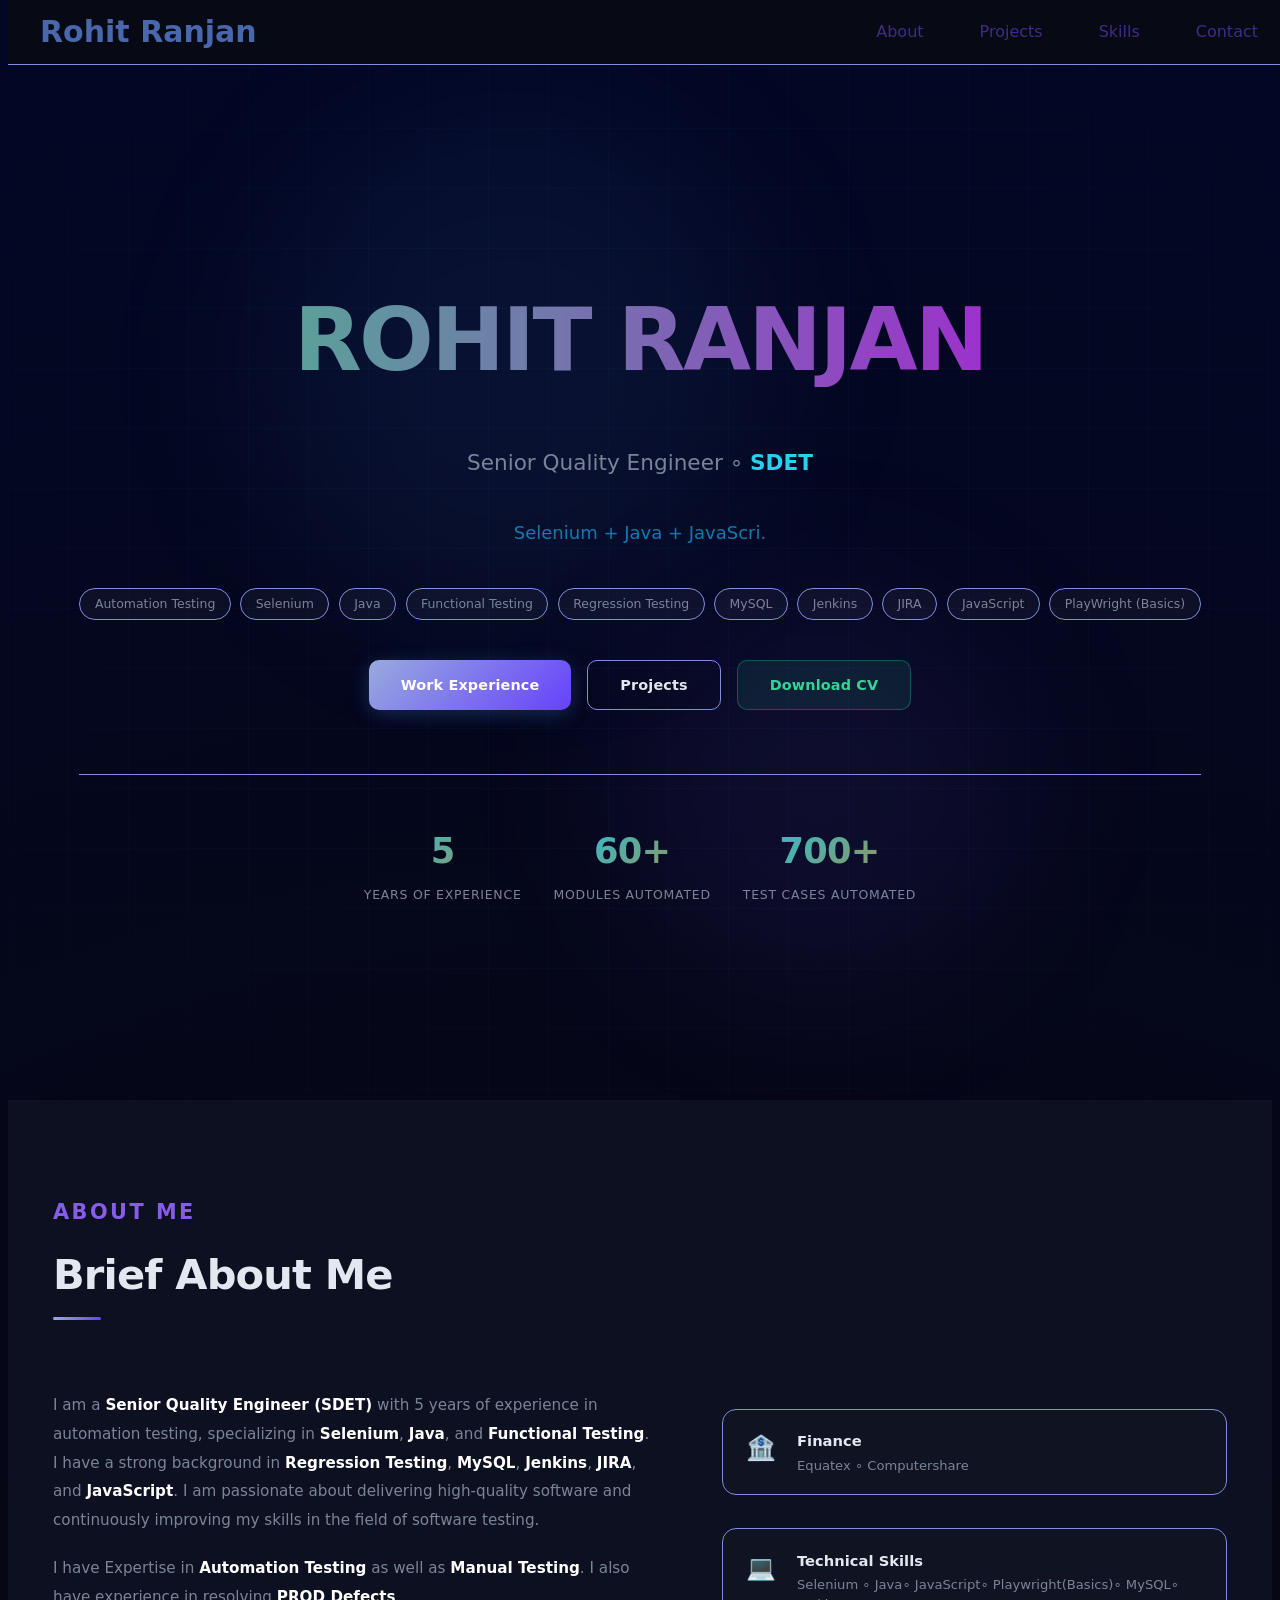
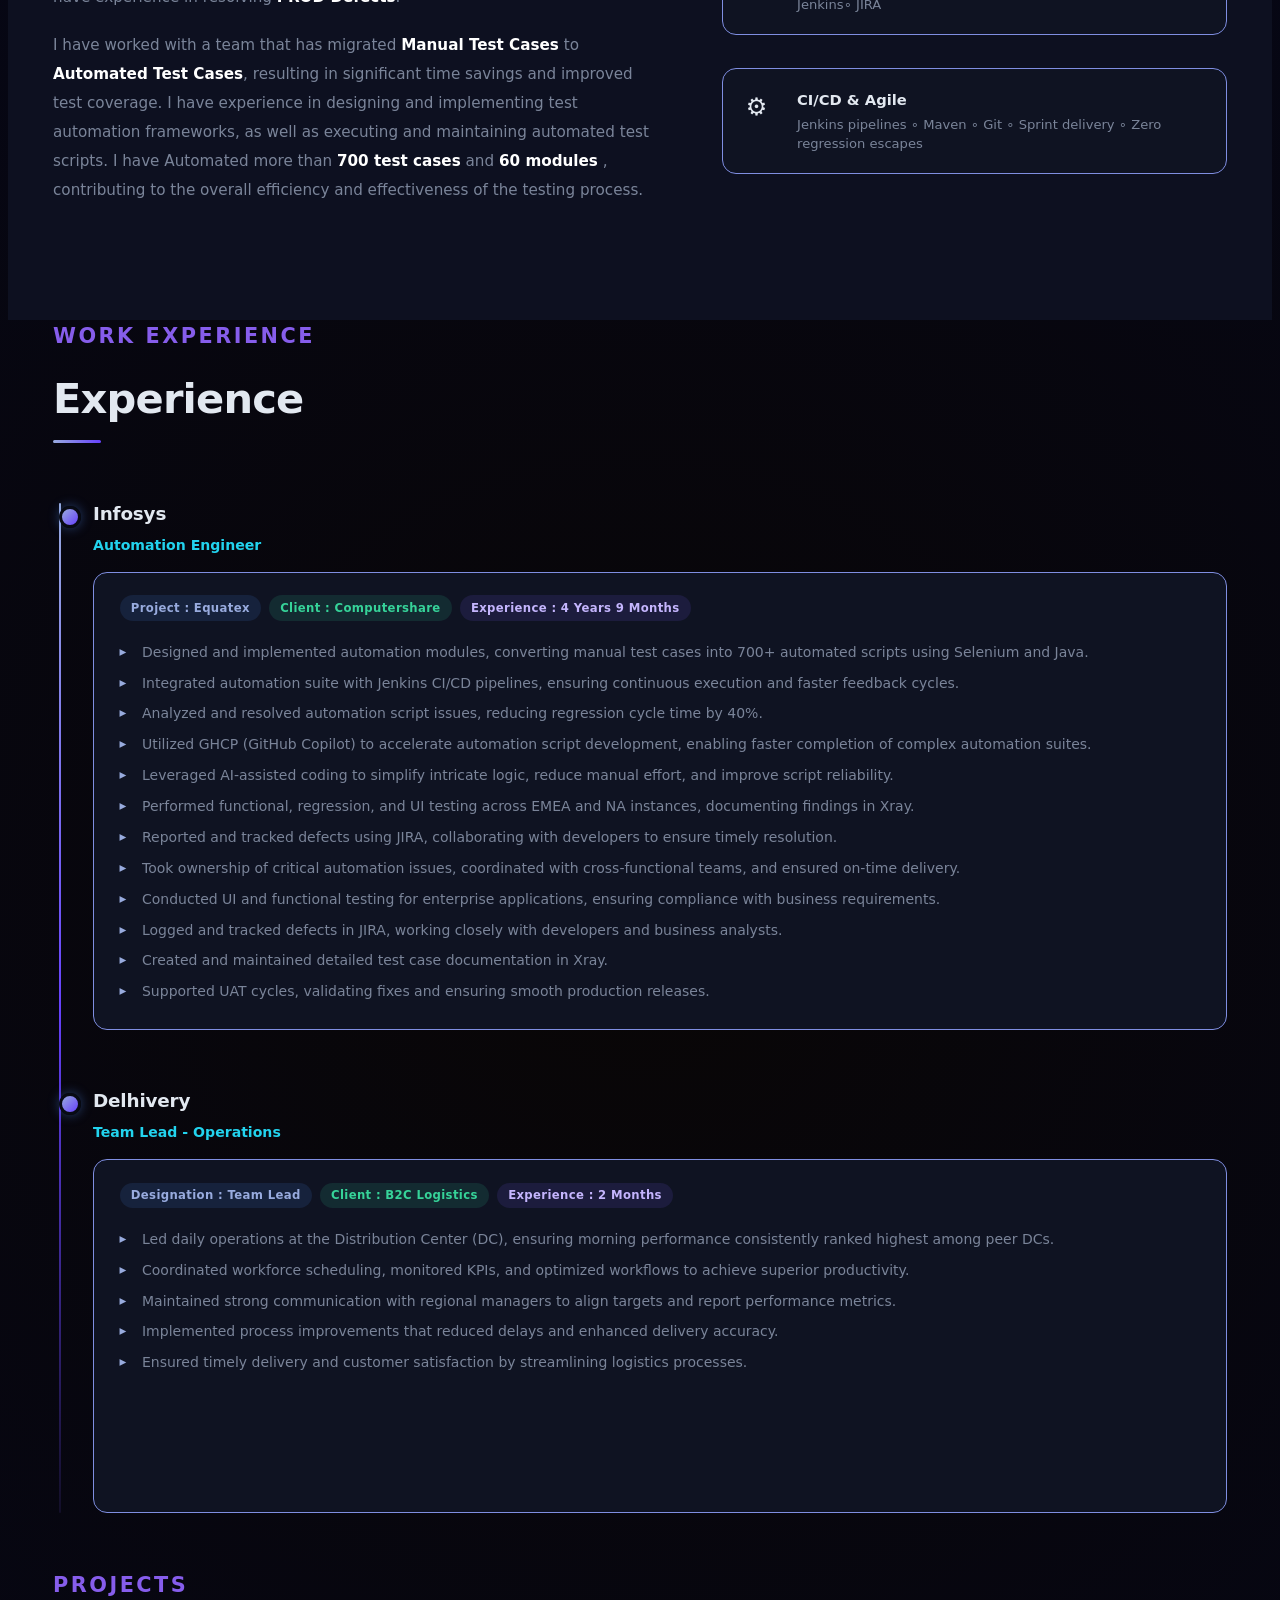
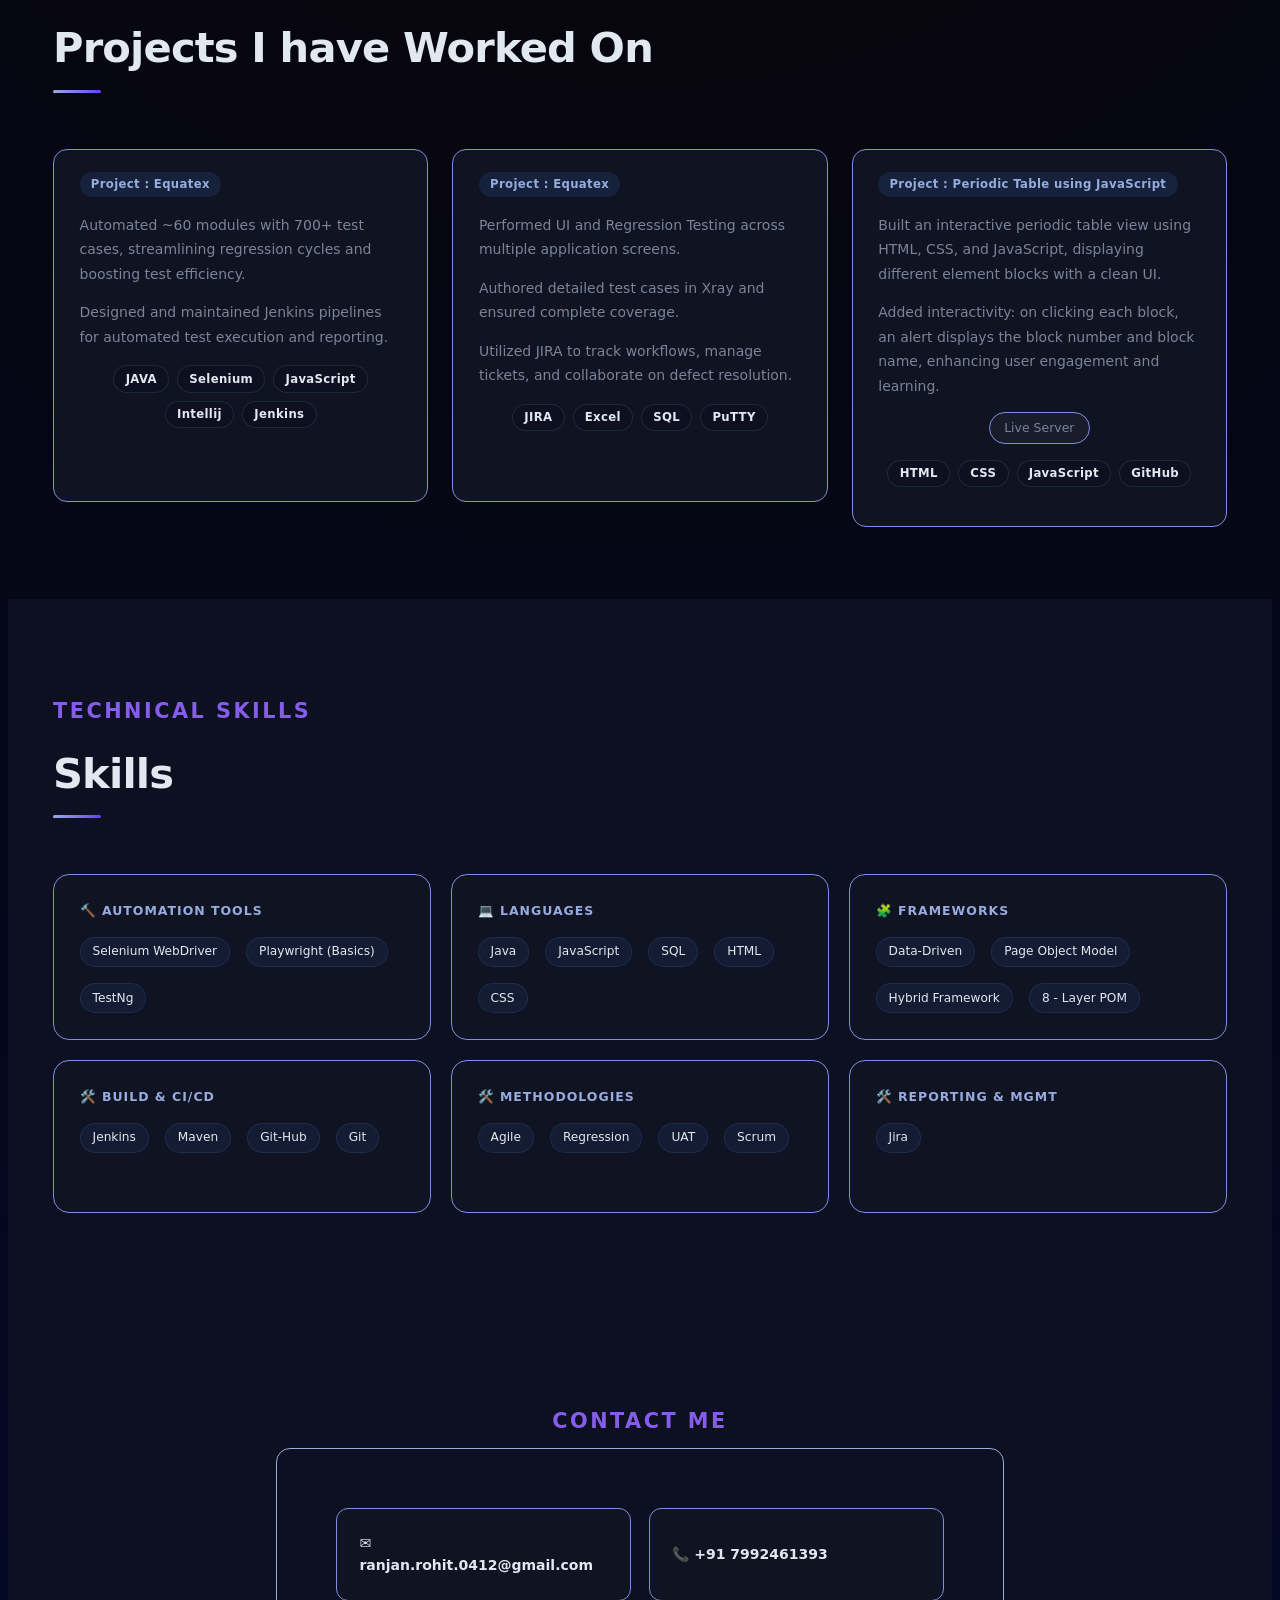
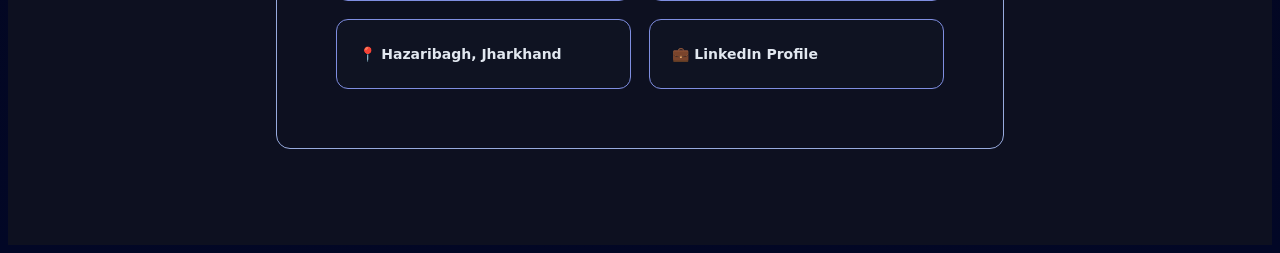
==== index.html @ f2bfa082 "Update index.html" ====
<!DOCTYPE html>
<html lang="en">

<head>
    <meta charset="UTF-8">
    <meta name="viewport" content="width=device-width, initial-scale=1.0">
    <link rel="stylesheet" type="text/css" href="style.css">
    <title>Rohit's Portfolio</title>
</head>

<body class="bg">
    <nav class="navbar">
        <div class="logo">Rohit Ranjan</div>
        <ul class="navigation">
            <li><a class="tagLine" href="#about">About</a></li>
            <li><a class="tagLine" href="#projects">Projects</a></li>
            <li><a class="tagLine" href="#skills">Skills</a></li>
            <li><a class="tagLine" href="#contact">Contact</a></li>
        </ul>
    </nav>
    <section class="mainBody">
        <div class="bg_img"> </div>
        <div class="orb radialHighlightLeft"> </div>
        <div class="orb radialHighlightRight"> </div>
        <div class="content">
            <h1 class="heading">ROHIT RANJAN</h1>
            <section class="tag">Senior Quality Engineer &SmallCircle; <span id="specialization">SDET</span></section>
            <p class="textContent">
                <span class="typewriter" id="typewriter"></span>
            </p>
            <div class="skills">
                <span class="skill">Automation Testing</span>
                <span class="skill">Selenium</span>
                <span class="skill">Java</span>
                <span class="skill">Functional Testing</span>
                <span class="skill">Regression Testing</span>
                <span class="skill">MySQL</span>
                <span class="skill">Jenkins</span>
                <span class="skill">JIRA</span>
                <span class="skill">JavaScript</span>
                <span class="skill">PlayWright (Basics)</span>
            </div>
            <div class="buttons">
                <a href="#experience" class="btn primaryButton">Work Experience</a>
                <a href="#projects" class="btn secondBtn">Projects</a>
                <a href="RohitRanjan_CV.pdf" download="RohitRanjan_CV" id="dwlCv" class="btn downloadBtn" >Download CV</a>

            </div>
            <div class="experienceYears">
                <div class="stats">
                    <div class="stats_num">5</div>
                    <div class="stats_detail">Years of Experience</div>
                </div>
                <div class="stats">
                    <div class="stats_num">60+</div>
                    <div class="stats_detail">Modules Automated</div>
                </div>
                <div class="stats">
                    <div class="stats_num">700+</div>
                    <div class="stats_detail">Test Cases Automated</div>
                </div>
            </div>
        </div>
    </section>
    <!-- about -->
    <section class="about" id="about">
        <div class="content">
            <div class="textHeading">About Me</div>
            <h2 class="textTitle">Brief About Me</h2>
            <div class="sectionDivide"></div>

            <!-- about -->
            <div class="container reveal visible">
                <div class="aboutText">
                    <p>
                        I am a <strong>Senior Quality Engineer (SDET)</strong> with 5 years of experience in automation
                        testing, specializing in
                        <strong>Selenium</strong>, <strong>Java</strong>, and <strong>Functional Testing</strong>. I
                        have a strong background in <strong>Regression Testing</strong>, <strong>MySQL</strong>,
                        <strong>Jenkins</strong>, <strong>JIRA</strong>, and <strong>JavaScript</strong>.
                        I am passionate about delivering high-quality software and continuously improving my skills in
                        the field of software testing.
                    </p>
                    <p>
                        I have Expertise in <strong>Automation Testing</strong> as well as <strong>Manual
                            Testing</strong>. I also have experience in resolving <strong>PROD Defects</strong>.
                    </p>
                    <p>
                        I have worked with a team that has migrated <strong>Manual Test Cases</strong> to
                        <strong>Automated Test Cases</strong>, resulting in significant time savings and improved test
                        coverage.
                        I have experience in designing and implementing test automation frameworks, as well as executing
                        and maintaining automated test scripts.
                        I have Automated more than <strong>700 test cases</strong> and <strong>60 modules</strong> ,
                        contributing to the overall efficiency and effectiveness of the testing process.
                    </p>

                </div>
                <div class="aboutHightlight">
                    <div class="highlight-card">
                        <div class="highlight_icon">🏦</div>
                        <div>
                            <div class="highlight-title">Finance</div>
                            <div class="highlight-about">Equatex &SmallCircle; Computershare</div>
                        </div>
                    </div>
                    <div class="highlight-card">
                        <div class="highlight_icon">💻</div>
                        <div class="highlight_text">
                            <div class="highlight-title">Technical Skills</div>
                            <div class="highlight-about">Selenium &SmallCircle; Java&SmallCircle;
                                JavaScript&SmallCircle; Playwright(Basics)&SmallCircle; MySQL&SmallCircle;
                                Jenkins&SmallCircle; JIRA</div>
                        </div>
                    </div>
                    <div class="highlight-card">
                        <div class="highlight_icon">⚙️</div>
                        <div class="highlight_text">
                            <div class="highlight-title">CI/CD & Agile</div>
                            <div class="highlight-about">Jenkins pipelines &SmallCircle; Maven &SmallCircle; Git
                                &SmallCircle; Sprint delivery &SmallCircle; Zero regression escapes</div>
                        </div>
                    </div>
                </div>
            </div>
    </section>

    <!-- work Experience -->
    <section class="experiencepf" id="experience">
        <div class="content">
            <div class="textHeading">Work Experience</div>
            <h2 class="textTitle">Experience</h2>
            <div class="sectionDivide"></div>

            <div class="workTimeline">
                <div class="exp-item reveal visible">
                    <div class="exp_dot"></div>
                    <div class="exp_header">
                        <div class="companyName">Infosys</div>
                    </div>
                    <div class="companyProfile">Automation Engineer</div>
                    <div class="projectDetails">
                        <div class="meta">
                            <span class="bullets project">Project : Equatex</span>
                            <span class="bullets client">Client : Computershare</span>
                            <span class="bullets exp">Experience : 4 Years 9 Months</span>
                        </div>
                        <div class="projectWork">
                            <li>Designed and implemented automation modules, converting manual test cases into 700+
                                automated scripts using Selenium and Java.</li>
                            <li>Integrated automation suite with Jenkins CI/CD pipelines, ensuring continuous execution
                                and faster feedback cycles.</li>
                            <li>Analyzed and resolved automation script issues, reducing regression cycle time by 40%.
                            </li>
                            <li>Utilized GHCP (GitHub Copilot) to accelerate automation script development, enabling
                                faster completion of complex automation suites.</li>
                            <li>Leveraged AI‑assisted coding to simplify intricate logic, reduce manual effort, and
                                improve script reliability.</li>
                            <li>Performed functional, regression, and UI testing across EMEA and NA instances,
                                documenting findings in Xray. </li>
                            <li>Reported and tracked defects using JIRA, collaborating with developers to ensure timely
                                resolution. </li>
                            <li>Took ownership of critical automation issues, coordinated with cross‑functional teams,
                                and ensured on‑time delivery.</li>
                            <li>Conducted UI and functional testing for enterprise applications, ensuring compliance
                                with business requirements.</li>
                            <li>Logged and tracked defects in JIRA, working closely with developers and business
                                analysts.</li>
                            <li>Created and maintained detailed test case documentation in Xray.</li>
                            <li>Supported UAT cycles, validating fixes and ensuring smooth production releases.</li>
                        </div>
                    </div>
                </div>

                <div class="exp-item reveal visible">
                    <div class="exp_dot"></div>
                    <div class="exp_header">
                        <div class="companyName">Delhivery</div>
                    </div>
                    <div class="companyProfile">Team Lead - Operations</div>
                    <div class="projectDetails">
                        <div class="meta">
                            <span class="bullets project">Designation : Team Lead</span>
                            <span class="bullets client">Client : B2C Logistics</span>
                            <span class="bullets exp">Experience : 2 Months</span>
                        </div>
                        <div class="projectWork">
                            <li>Led daily operations at the Distribution Center (DC), ensuring morning performance
                                consistently ranked highest among peer DCs.</li>
                            <li>Coordinated workforce scheduling, monitored KPIs, and optimized workflows to achieve
                                superior productivity.</li>
                            <li>Maintained strong communication with regional managers to align targets and report
                                performance metrics.</li>
                            <li>Implemented process improvements that reduced delays and enhanced delivery accuracy.
                            </li>
                            <li>Ensured timely delivery and customer satisfaction by streamlining logistics processes.
                            </li>
                        </div>
                    </div>
                </div>
            </div>
        </div>



        </div>

    </section>

    <!-- project Experience -->
    <section class="projects" id="projects">
        <div class="content">
            <div class="textHeading">Projects</div>
            <h2 class="textTitle">Projects I have Worked On</h2>
            <div class="sectionDivide"></div>

            <div class="projectTimeline">


                <div class="exp-item reveal visible">
                    <div class="projectDetails">
                        <div class="meta">
                            <span class="bullets project">Project : Equatex</span>
                        </div>
                        <div class="projectDescription">
                            <p>Automated ~60 modules with 700+ test cases, streamlining regression cycles and boosting
                                test efficiency.</p>
                            <p>Designed and maintained Jenkins pipelines for automated test execution and reporting.</p>    
                        </div>
                        <div class="project-meta">
                            <span class="project-details">JAVA</span>
                            <span class="project-details">Selenium</span>
                            <span class="project-details">JavaScript</span>
                            <span class="project-details">Intellij</span>
                            <span class="project-details">Jenkins</span>
                        </div>
                    </div>
                </div>

                <div class="exp-item reveal visible">
                    <div class="projectDetails">
                        <div class="meta">
                            <span class="bullets project">Project : Equatex</span>
                        </div>
                        <div class="projectDescription">
                            <p>Performed UI and Regression Testing across multiple application screens.</p>
                            <p>Authored detailed test cases in Xray and ensured complete coverage.</p>
                            <p>Utilized JIRA to track workflows, manage tickets, and collaborate on defect resolution.
                            </p>
                        </div>
                        <div class="project-meta">
                            <span class="project-details">JIRA</span>
                            <span class="project-details">Excel</span>
                            <span class="project-details">SQL</span>
                            <span class="project-details">PuTTY</span>
                        </div>
                    </div>
                </div>

                <div class="exp-item reveal visible">
                    <div class="projectDetails">
                        <div class="meta">
                            <span class="bullets project">Project : Periodic Table using JavaScript</span>
                        </div>
                        <div class="projectDescription">
                            <p>Built an interactive periodic table view using HTML, CSS, and JavaScript, displaying different element blocks with a clean UI.</p>
                            <!-- <p>Enhanced usability with dynamic rendering and responsive design for better visualization.</p> -->
                            <p>Added interactivity: on clicking each block, an alert displays the block number and block name, enhancing user engagement and learning.</p>
                        </div>
                        <span class="server"><a class="server-details" target="_blank" href="https://ranjanr0412.github.io/periodicTable/">Live Server</a></span>
                        <div class="project-meta">
                            <span class="project-details">HTML</span>
                            <span class="project-details">CSS</span>
                            <span class="project-details">JavaScript</span>
                            <span class="project-details">GitHub</span>
                        </div>
                    </div>
                </div>


            </div>
        </div>



        </div>

    </section>

    <!-- skills -->
    <section class="skillsPf" id="skills">
        <div class="content">
            <div class="textHeading">Technical Skills</div>
            <h2 class="textTitle">Skills</h2>
            <div class="sectionDivide"></div>

            <div class="skill-main-container">
                <div class="skill-container reveal visible">

                    <div class="skill-title">🔨 Automation Tools</div>
                    <div class="skill-tags">
                        <span class="skill-tag">Selenium WebDriver</span>
                        <span class="skill-tag">Playwright (Basics)</span>
                        <span class="skill-tag">TestNg</span>

                    </div>


                </div>
                <div class="skill-container reveal visible">
                    <div class="skill-title">💻 Languages</div>
                    <div class="skill-tags">
                        <span class="skill-tag">Java</span>
                        <span class="skill-tag">JavaScript</span>
                        <span class="skill-tag">SQL</span>
                        <span class="skill-tag">HTML</span>
                        <span class="skill-tag">CSS</span>
                    </div>
                </div>

                <div class="skill-container reveal visible">
                    <div class="skill-title">🧩 Frameworks</div>
                    <div class="skill-tags">
                        <span class="skill-tag">Data-Driven</span>
                        <span class="skill-tag">Page Object Model</span>
                        <span class="skill-tag">Hybrid Framework</span>
                        <span class="skill-tag">8 - Layer POM</span>
                    </div>
                </div>

                <div class="skill-container reveal visible">
                    <div class="skill-title">🛠️ Build & CI/CD</div>
                    <div class="skill-tags">
                        <span class="skill-tag">Jenkins</span>
                        <span class="skill-tag">Maven</span>
                        <span class="skill-tag">Git-Hub</span>
                        <span class="skill-tag">Git</span>
                    </div>
                </div>

                <div class="skill-container reveal visible">
                    <div class="skill-title">🛠️ Methodologies</div>
                    <div class="skill-tags">
                        <span class="skill-tag">Agile</span>
                        <span class="skill-tag">Regression</span>
                        <span class="skill-tag">UAT</span>
                        <span class="skill-tag">Scrum</span>
                    </div>
                </div>

                <div class="skill-container reveal visible">
                    <div class="skill-title">🛠️ Reporting & MGMT</div>
                    <div class="skill-tags">
                        <span class="skill-tag">Jira</span>
                    </div>
                </div>

            </div>
        </div>



        </div>

    </section>

    <!-- contact details -->
    <section class="contact" id="contact">
        <div class="contentConntact">
            <div class="textHeadingContact">Contact Me</div>
            <div class="contatMainContainer">
                <div class="contctInformations">
                    <a class="contact-tag" href="mailto:ranjan.rohit.0412@gmail.com">✉️ ranjan.rohit.0412@gmail.com</a>
                    <a class="contact-tag" href="tel:+91 7992461393">📞 +91 7992461393</a>
                    <a class="contact-tag" target="_blank" href="https://www.bing.com/maps?q=Hazaribagh+Jharkhand">📍
                        Hazaribagh, Jharkhand</a>
                    <a class="contact-tag" target="_blank" href="https://www.linkedin.com/in/ranjanrohit412/">💼
                        LinkedIn Profile</a>
                </div>
            </div>
        </div>
    </section>
    <script src="cv.js" id="cv-embed" type="application/octet-stream"></script>
    <!-- <button class="btn" onclick="alert('Button Clicked!')">Click Me</button> -->
    <script src="cv.js"></script>
</body>

</html>
---- style.css ----
.bg {
  font-family: 'Segoe UI', system-ui, sans-serif;
  background: radial-gradient(circle at center, #090606, #020726);
  background-size: cover;
  color: var(--text);
  line-height: 1.6;
  overflow-x: hidden;
}

.navbar {
  position: fixed;
  top: 0;
  width: 100%;
  z-index: 200;
  background: rgba(8, 11, 20, 0.9);
  backdrop-filter: blur(16px);
  border-bottom: 1px solid var(--border);
  padding: 0 2rem;
  display: flex;
  align-items: center;
  justify-content: space-between;
  height: 64px;
}

.logo {
  font-size: 30px;
  font-weight: bold;
  color: rgb(73, 103, 172);
}

.navigation {
  justify-content: space-between;
  display: flex;
  gap: 2rem;
  list-style: none;
  margin-right: 50px;
  text-decoration: none;
  color: inherit;

}

nav ul li a {
  text-decoration: none;
  color: #412c84;
  font-weight: 500;
  padding: 8px 12px;
  transition: color 0.3s;
}

.tagLine {
  position: relative;
  text-decoration: none;
  color: #412c84;
  font-weight: 500;
  padding: 8px 12px;
  transition: color 0.3s;
}

.tagLine::after {
  content: "";
  position: absolute;
  bottom: -3px;
  /* distance below text */
  left: 0;
  width: 100%;
  /* matches text width */
  height: 2px;
  background: #feb47b;
  transform: scaleX(0);
  /* collapsed */
  transform-origin: center;
  /* expand from middle */
  transition: transform 0.3s ease;
}

.tagLine:hover {
  color: #feb47b;
}

.tagLine:hover::after {
  transform: scaleX(1);
  /* expands equally both sides */
}



.hamburger {
  display: none;
  flex-direction: column;
  gap: 5px;
  cursor: pointer;

}

.mainBody {
  min-height: 100vh;
  display: flex;
  align-items: center;
  justify-content: center;
  text-align: center;
  padding: 7rem 2rem 5rem;
  position: relative;
  overflow: hidden;
}

.bg_img{
  position: absolute;
    inset: 0;
    background-image: linear-gradient(rgba(79, 142, 247, 0.04) 1px, transparent 1px), linear-gradient(90deg, rgba(79, 142, 247, 0.04) 1px, transparent 1px);
    background-size: 60px 60px;
    mask-image: radial-gradient(ellipse 80% 80% at 50% 50%, black 40%, transparent 100%);
}

.orb{
      position: absolute;
    border-radius: 50%;
    filter: blur(80px);
    pointer-events: none;
}

.radialHighlightLeft{
width: 500px;
    height: 500px;
    background: rgba(79, 142, 247, 0.08);
    top: 10%;
    left: 20%;
}

.radialHighlightRight{
  width: 400px;
    height: 400px;
    background: rgba(124, 92, 252, 0.08);
    bottom: 10%;
    right: 20%;
}

.content {
  position: relative;
  z-index: 1;
  max-width: 800px;
}

.badge {
  display: inline-flex;
  align-items: center;
  gap: 0.5rem;
  border: 1px solid rgba(202, 78, 16, 0.3);
  background: rgba(85, 175, 208, 0.121);
  color: rgb(225, 89, 52);
  padding: 0.4rem 1.2rem;
  border-radius: 999px;
  font-size: 0.8rem;
  font-weight: 600;
  letter-spacing: 0.05em;
  animation: fadeUp 0.6s ease both;
}

.blinkingDot {
  width: 6px;
  height: 6px;
  border-radius: 50%;
  background: rgb(219, 125, 99);
  animation: pulse 2s infinite;
}

.heading {
  font-size: clamp(3rem, 7vw, 5.5rem);
  font-weight: 900;
  line-height: 1.05;
  letter-spacing: -0.03em;
  text-align: center;
  background: linear-gradient(to right, #46c38a, #b10fdb);
  background-clip: text;
  -webkit-background-clip: text;
  -webkit-text-fill-color: transparent;
  animation: fadeSlide 1s ease-in-out forwards;

}

.tag {
  font-size: clamp(1rem, 2.5vw, 1.35rem);
  color: var(--muted);
  margin-top: 1.2rem;
  font-weight: 400;
  animation: fadeSlide 1s ease-in-out forwards;
}

.tag span {
  color: var(--teal);
  font-weight: 600;
}

.textContent {
  font-size: clamp(1rem, 2.5vw, 1.35rem);
  color: var(--muted);
  margin-top: 1.2rem;
  font-weight: 400;
  animation: fadeSlide 1s ease-in-out forwards;
}

.typewriter {
  position: relative;
  text-align: center;
  font-size: 18px;
  color: #139ad8c6;
  margin-top: 20px;
  animation: fadeSlide 1s ease-in-out forwards;
  display: inline-block;
  min-width: 200px;
  /* reserve space */
  min-height: 40px;
  /* reserve height */
}

.skills {
  display: flex;
  flex-wrap: wrap;
  justify-content: center;
  gap: 0.6rem;
  margin-top: 1.8rem;
  animation: fadeSlide 1s ease-in-out forwards;
}

.skill {
  background: rgba(255, 255, 255, 0.04);
  border: 1px solid var(--border);
  color: var(--muted);
  padding: 0.3rem 0.9rem;
  border-radius: 999px;
  font-size: 0.78rem;
}

.buttons {
  display: flex;
  gap: 1rem;
  justify-content: center;
  flex-wrap: wrap;
  margin-top: 2.5rem;
  animation: fadeSlide 1s ease-in-out forwards;
}

.primaryButton {
  background: linear-gradient(135deg, var(--accent), var(--accent2));
  color: #fff;
  border: none;
  box-shadow: 0 4px 20px rgba(79, 142, 247, 0.25);
}

.secondBtn {
  background: transparent;
  border: 1px solid var(--border);
  color: var(--text);
}

.downloadBtn {
  background: rgba(54, 211, 153, 0.1);
  border: 1px solid rgba(54, 211, 153, 0.3);
  color: var(--green);
}

.btn {
  padding: 0.8rem 2rem;
  border-radius: 10px;
  font-size: 0.9rem;
  font-weight: 700;
  cursor: pointer;
  text-decoration: none;
  transition: all 0.25s;
  display: inline-flex;
  align-items: center;
  gap: 0.5rem;
  letter-spacing: 0.01em;
}

.btn:hover {
  color: rgb(144, 157, 69);
  animation: slideUp 0.3s ease both;
}

#typewriter::after {
  content: ".";
  animation: blink 1s infinite;
}

.experienceYears {
  display: flex;
  gap: 2rem;
  justify-content: center;
  flex-wrap: wrap;
  margin-top: 4rem;
  padding-top: 3rem;
  border-top: 1px solid var(--border);
  animation: fadeUp 0.7s ease both 0.5s;
  animation: fadeSlide 1s ease-in-out forwards;
}

.stats {
  text-align: center;
}

.stats_num {
  font-size: 2.2rem;
  font-weight: 900;
  letter-spacing: -0.02em;
  background: linear-gradient(135deg, var(--digit), var(--letter));
  -webkit-background-clip: text;
  -webkit-text-fill-color: transparent;
  animation: fadeSlide 1s ease-in-out forwards;
}

.stats_detail {
  font-size: 0.78rem;
  color: var(--muted);
  margin-top: 0.3rem;
  text-transform: uppercase;
  letter-spacing: 0.06em;
  animation: fadeSlide 1s ease-in-out forwards;
}

.about {
  background: var(--bg2);
  padding: 6rem 2rem;
  animation: fadeSlide 1s ease-in-out forwards;
}

.content {
  max-width: 1174px;
  margin: 0 auto;
  animation: fadeSlide 1s ease-in-out forwards;
}

.textHeading {
  display: inline-block;
  color: var(--heading);
  font-size: 1.3rem;
  font-weight: 700;
  letter-spacing: 0.12em;
  text-transform: uppercase;
  margin-bottom: 0.6rem;
  animation: fadeSlide 1s ease-in-out forwards;
}

.textTitle {
  font-size: clamp(1.8rem, 3.5vw, 2.6rem);
  font-weight: 800;
  letter-spacing: -0.02em;
  margin-bottom: 0.5rem;
  margin-top: 0.2rem;
  animation: fadeSlide 1s ease-in-out forwards;
}

strong {
  color: white
}

.sectionDivide {
  width: 48px;
  height: 3px;
  background: linear-gradient(90deg, var(--accent), var(--accent2));
  border-radius: 99px;
  margin-bottom: 3.5rem;
  animation: fadeSlide 1s ease-in-out forwards;
}

div {
  display: block;
  unicode-bidi: isolate;
}

.container {
  display: grid;
  grid-template-columns: 1.2fr 1fr;
  gap: 4rem;
  align-items: start;
}

.reveal {
  opacity: 0;
  transform: translateY(32px);
  transition: opacity 0.65s ease, transform 0.65s ease;
}

.reveal.visible {
  opacity: 1;
  transform: translateY(0);
}

.aboutText p {
  color: var(--muted);
  margin-bottom: 1.2rem;
  line-height: 1.9;
  font-size: 0.95rem;
}

.aboutHighlight {
  display: flex;
  flex-direction: column;
  gap: 0.9rem;
}

.highlight-card {
  background: var(--card);
  border: 1px solid var(--border);
  border-radius: 14px;
  padding: 1.2rem 1.4rem;
  display: flex;
  align-items: flex-start;
  gap: 1rem;
  transition: all 0.25s;
  cursor: default;
  margin-top: 33px;

}

.highlight-card:hover {
  background: var(--hover);
  border-color: var(--hoverBorder);
  transform: translateY(-3px);
  transform: translateX(-4px);
}

.highlight_icon {
  font-size: 1.5rem;
  min-width: 2.2rem;
}

.highlight-title {
  font-weight: 700;
  font-size: 0.92rem;
  margin-bottom: 0.2rem;
}

.highlight-about {
  color: var(--muted);
  font-size: 0.82rem;
  line-height: 1.5;
}

.skill-main-container {
  display: grid;
  grid-template-columns: repeat(3, 1fr);
  gap: 20px;
  /* spacing between boxes */
  /* gap: 4rem; */
  align-items: start;
}

.skill-container {
  background: var(--card);
  border: 1px solid var(--border);
  border-radius: 16px;
  padding: 1.6rem;
  transition: all 0.25s;
  position: relative;
  overflow: hidden;
  min-height: 100px;


}


.skill-container::before {
  content: '';
  position: absolute;
  top: 0;
  left: 0;
  right: 0;
  height: 2px;
  background: #feb47b;
  opacity: 0;
  transform: scaleX(0);
  transform-origin: left center;
  transition: transform 0.3s ease, opacity 0.3s ease;
}


.skill-container:hover {
  opacity: 1;
  background: var(--hoverAfter);
  /* border-top: 1px solid var(--orange); */
  /* background: var(--hover);
    border-color: var(--hoverBorder);
    transform: translateY(-3px); */
  transform: translateX(-4px);
  transition: transform 1.3s ease;
}

.skill-container:hover::before {
  opacity: 1;
  transform: scaleX(1);
}

.skill-title {
  font-size: 0.78rem;
  font-weight: 700;
  letter-spacing: 0.08em;
  text-transform: uppercase;
  color: var(--accent);
  margin-bottom: 1rem;
  display: flex;
  align-items: center;
  gap: 0.5rem;
}


.skill-tags {
  display: flex;
  flex-wrap: wrap;
  gap: 1rem;
}

.skill-tag {
  background: rgba(79, 142, 247, 0.08);
  border: 1px solid rgba(79, 142, 247, 0.15);
  color: var(--text);
  padding: 0.28rem 0.75rem;
  border-radius: 999px;
  font-size: 0.76rem;
  font-weight: 500;
  transition: all 0.2s;
}

.skill-tag:hover {
  background: rgba(79, 142, 247, 0.15);
  border-color: rgba(79, 142, 247, 0.25);
  color: var(--accent);
  transform: translateY(-2px);
}

.skillsPf {
  background: var(--bg2);
  padding: 6rem 2rem;
}

.contact {
  background: var(--bg2);
  padding: 6rem 2rem;
}

.textHeadingContact {
  text-align: center;
  color: var(--heading);
  font-size: 1.3rem;
  font-weight: 700;
  letter-spacing: 0.12em;
  text-transform: uppercase;
  margin-bottom: 0.6rem;
}

.contentConntact {
  max-width: 728px;
  margin: 0 auto;
}

.contatMainContainer {
  border: 1px solid var(--accent);
  border-radius: 14px;
}

.contctInformations {
  display: grid;
  grid-template-columns: repeat(2, 1fr);
  gap: 18px;
  /* gap: 4rem; */
  padding: 59px;
  align-items: normal;
  min-height: 181px;
}

.contact-tag {
  display: flex;
  align-items: center;
  gap: 0.7rem;
  background: var(--card);
  border: 1px solid var(--border);
  border-radius: 12px;
  padding: 0.9rem 1.4rem;
  color: var(--text);
  text-decoration: none;
  font-size: 0.875rem;
  font-weight: 600;
  transition: all 0.25s;
}

.contact-tag:hover {
  background: rgba(79, 142, 247, 0.15);
  border-color: rgba(79, 142, 247, 0.25);
  color: var(--accent);
  transform: translateY(-2px);
}

.workTimeline {
  position: relative;
  padding-left: 2.5rem;
}

.workTimeline::before {
  content: '';
  position: absolute;
  left: 6px;
  top: 4px;
  bottom: 0;
  width: 2px;
  background: linear-gradient(to bottom, var(--accent), var(--accent2), rgba(124, 92, 252, 0.1));
  border-radius: 99px;
}


.exp-item {
      position: relative;
    margin-bottom: 3.5rem;
}

.exp_dot{
  position: absolute;
    left: -2.15rem;
    top: 0.4rem;
    width: 16px;
    height: 16px;
    border-radius: 50%;
    background: linear-gradient(135deg, var(--accent), var(--accent2));
    border: 3px solid var(--bg);
    box-shadow: 0 0 12px rgba(79, 142, 247, 0.4);
}

.exp_header{
  display: flex;
    align-items: flex-start;
    justify-content: space-between;
    flex-wrap: wrap;
    gap: 0.5rem;
    margin-bottom: 0.3rem;
}

.companyName{
      font-size: 1.15rem;
    font-weight: 800;
    letter-spacing: -0.01em;
}

.companyProfile{
      color: var(--teal);
    font-weight: 600;
    font-size: 0.88rem;
    margin-bottom: 1rem;
}

.projectDetails{
  background: var(--card);
    border: 1px solid var(--border);
    border-radius: 14px;
    padding: 1.4rem 1.6rem;
    min-height: 307px;
    margin-bottom: 1rem;
    transition: border-color 0.2s;
}

.meta{
  display: flex;
    flex-wrap: wrap;
    gap: 0.5rem;
    margin-bottom: 1rem;
}

.bullets{
      font-size: 0.73rem;
    padding: 0.2rem 0.7rem;
    border-radius: 999px;
    font-weight: 700;
    letter-spacing: 0.03em;
}

.project{
      background: rgba(79, 142, 247, 0.12);
    color: var(--accent);
}

.client{
      background: rgba(54, 211, 153, 0.12);
    color: var(--green);
}

.exp{
  background: rgba(124, 92, 252, 0.12);
    color: #c4b5fd;
}

.projectWork{
      list-style: none;
}

.projectWork li::before{
  content: '▸';
    position: absolute;
    left: 0;
    color: var(--accent);
    font-size: 0.85rem;
}

.projectWork li{
  color: var(--muted);
    font-size: 0.875rem;
    line-height: 1.75;
    padding: 0.2rem 0 0.2rem 1.4rem;
    position: relative;
}

.projectTimeline{
      display: grid;
    grid-template-columns: repeat(auto-fill, minmax(300px, 1fr));
    gap: 1.5rem;
}

.projectDetails:hover{
  opacity: 1;
  background: var(--hover);
    transform: translateY(-1px);
  transition: transform 1.3s ease;
}

.projectDescription p{
  color: var(--muted);
    font-size: 0.875rem;
    line-height: 1.75;
    position: relative;
}

.project-details{
      font-size: 0.73rem;
    padding: 0.2rem 0.7rem;
    border: 1px solid var(--hover);
    border-radius: 999px;
    font-weight: 700;
    letter-spacing: 0.03em;
    background: var(--bg2);

}

.server{
  display: flex;
  justify-content: center;
}

.server-details{
background: rgba(255, 255, 255, 0.04);
    border: 1px solid var(--border);
    color: var(--muted);
    padding: 0.3rem 0.9rem;
    border-radius: 999px;
    font-size: 0.78rem;
    text-decoration: none;
    position: relative;
}

.project-meta{
  display: flex;
    flex-wrap: wrap;
    gap: 0.5rem;
    margin-bottom: 1rem;
    margin-top: 1rem;
    justify-content: center;
}

@keyframes blink {
  0% {
    opacity: 0;
  }

  50% {
    opacity: 0;
  }

  100% {
    opacity: 0;
  }
}

@keyframes fadeSlide {
  0% {
    opacity: 0;
    transform: translateY(20px);
  }

  100% {
    opacity: 1;
    transform: translateY(0);
  }
}

@keyframes pulse {

  0%,
  100% {
    opacity: 1;
    transform: scale(1);
  }

  50% {
    opacity: 0.5;
    transform: scale(1.4);
  }
}

@keyframes slideUp {
  0% {
    opacity: 0;
    transform: translateY(10px);
    box-shadow: #5161c0;
  }

  100% {
    opacity: 1;
    transform: translateY(0);
  }

}

@keyframes moveGradient {
  0% {
    background-position: 0% 50%;
  }

  100% {
    background-position: 100% 50%;
  }
}

@keyframes opacity {
  0% {
    opacity: 0;
    transition: opacity 0.25s;
  }

  100% {
    opacity: 1;
  }
}

h1 {
  display: block;
  font-size: 2em;
  margin-block-start: 0.67em;
  margin-block-end: 0.67em;
  margin-inline-start: 0px;
  margin-inline-end: 0px;
  font-weight: bold;
  unicode-bidi: isolate;
}

/* Tablets */
@media (max-width: 768px) {
  .grid-container {
    grid-template-columns: repeat(2, 1fr);
  }
}

/* Mobile phones */
@media (max-width: 480px) {
  .grid-container {
    grid-template-columns: 1fr; /* single column */
  }
  .contact-container {
    padding: 10px;
    text-align: center;
  }
}


:root {
  --bg: #080b14;
  --bg2: #0d1020;
  --bg3: #111528;
  --card: #0f1322;
  --border: #7f8ee1;
  --accent: #98abde;
  --accent2: #6641fc;
  --green: #36d399;
  --teal: #22d3ee;
  --orange: #fb923c;
  --text: #e2e8f0;
  --muted: #7a8499;
  --muted2: #4a5568;
  --digit: #1cc4e6;
  --letter: #a78c45;
  --heading: #865deb;
  --textContent: #8b9ca11e;
  --hover: #4e8a7d39;
  --hoverAfter: #15222f46;
  --hoverBorder: #0d7ef6;
}
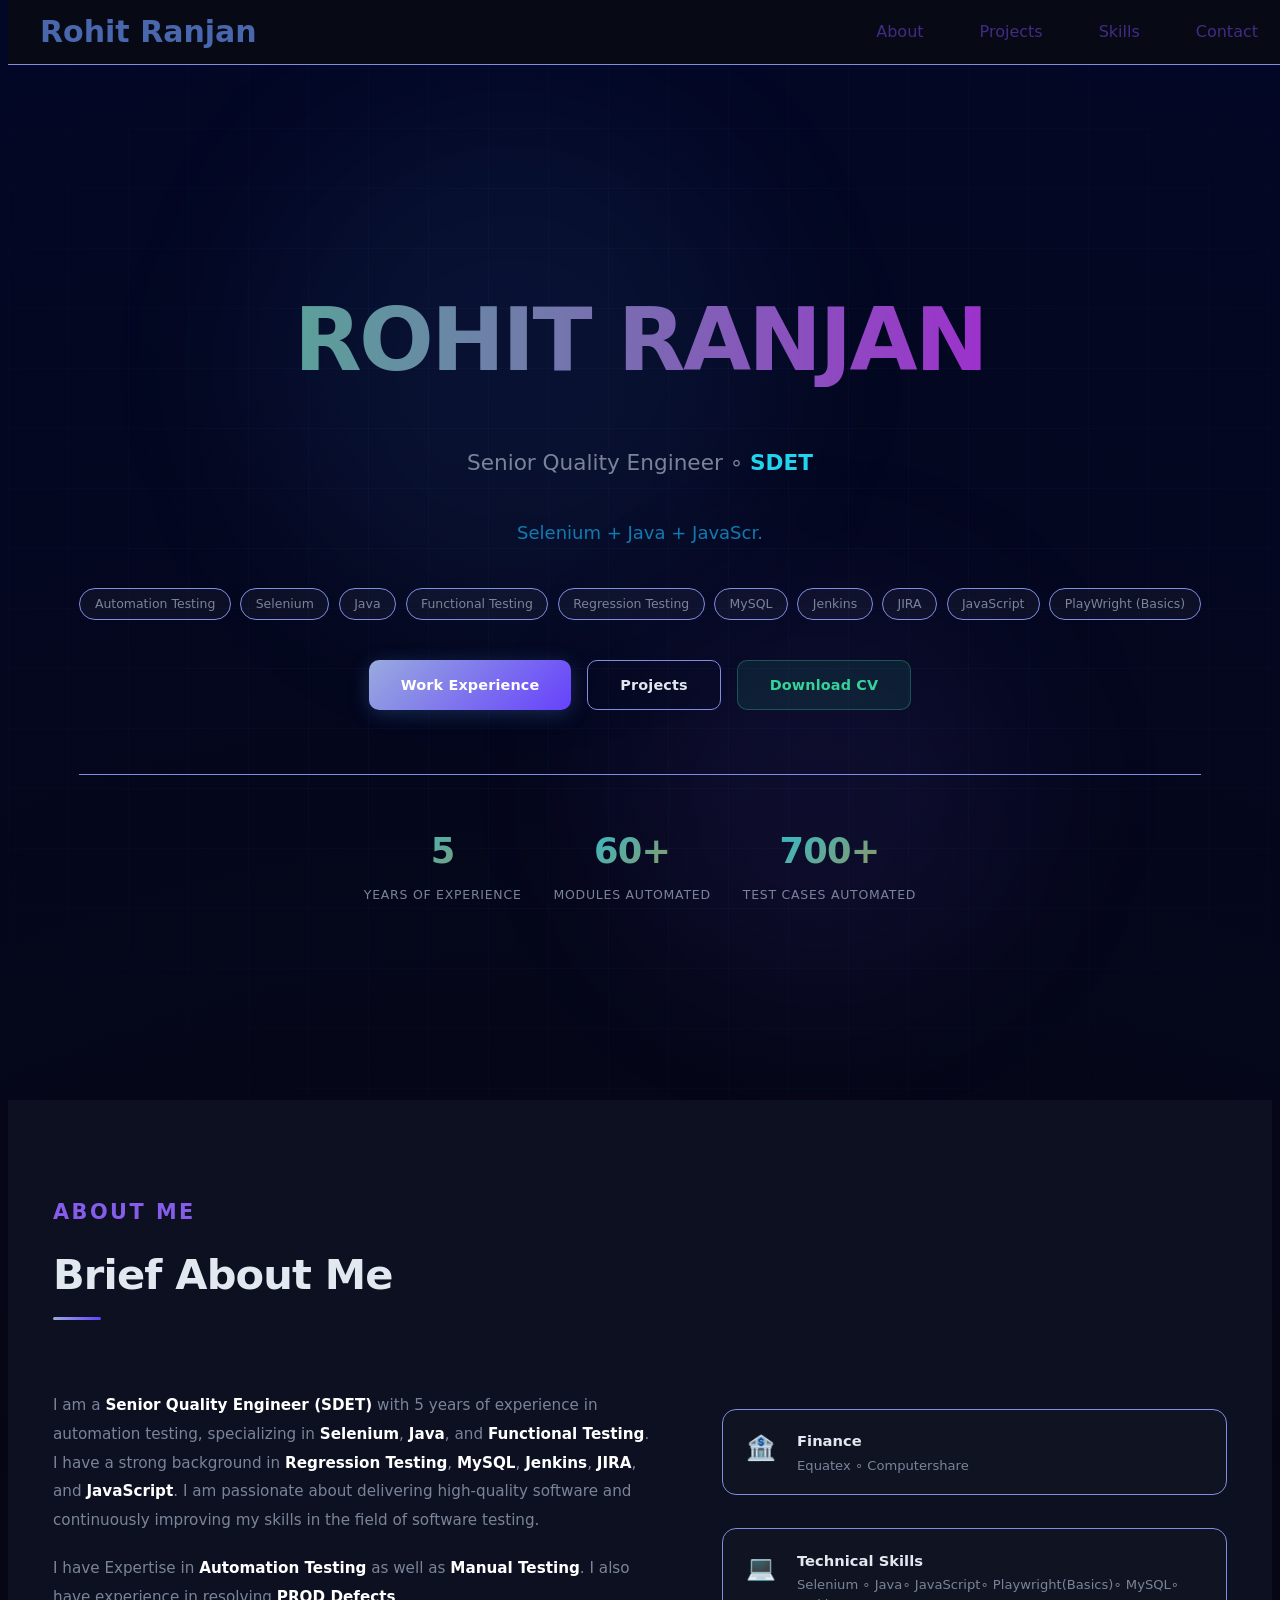
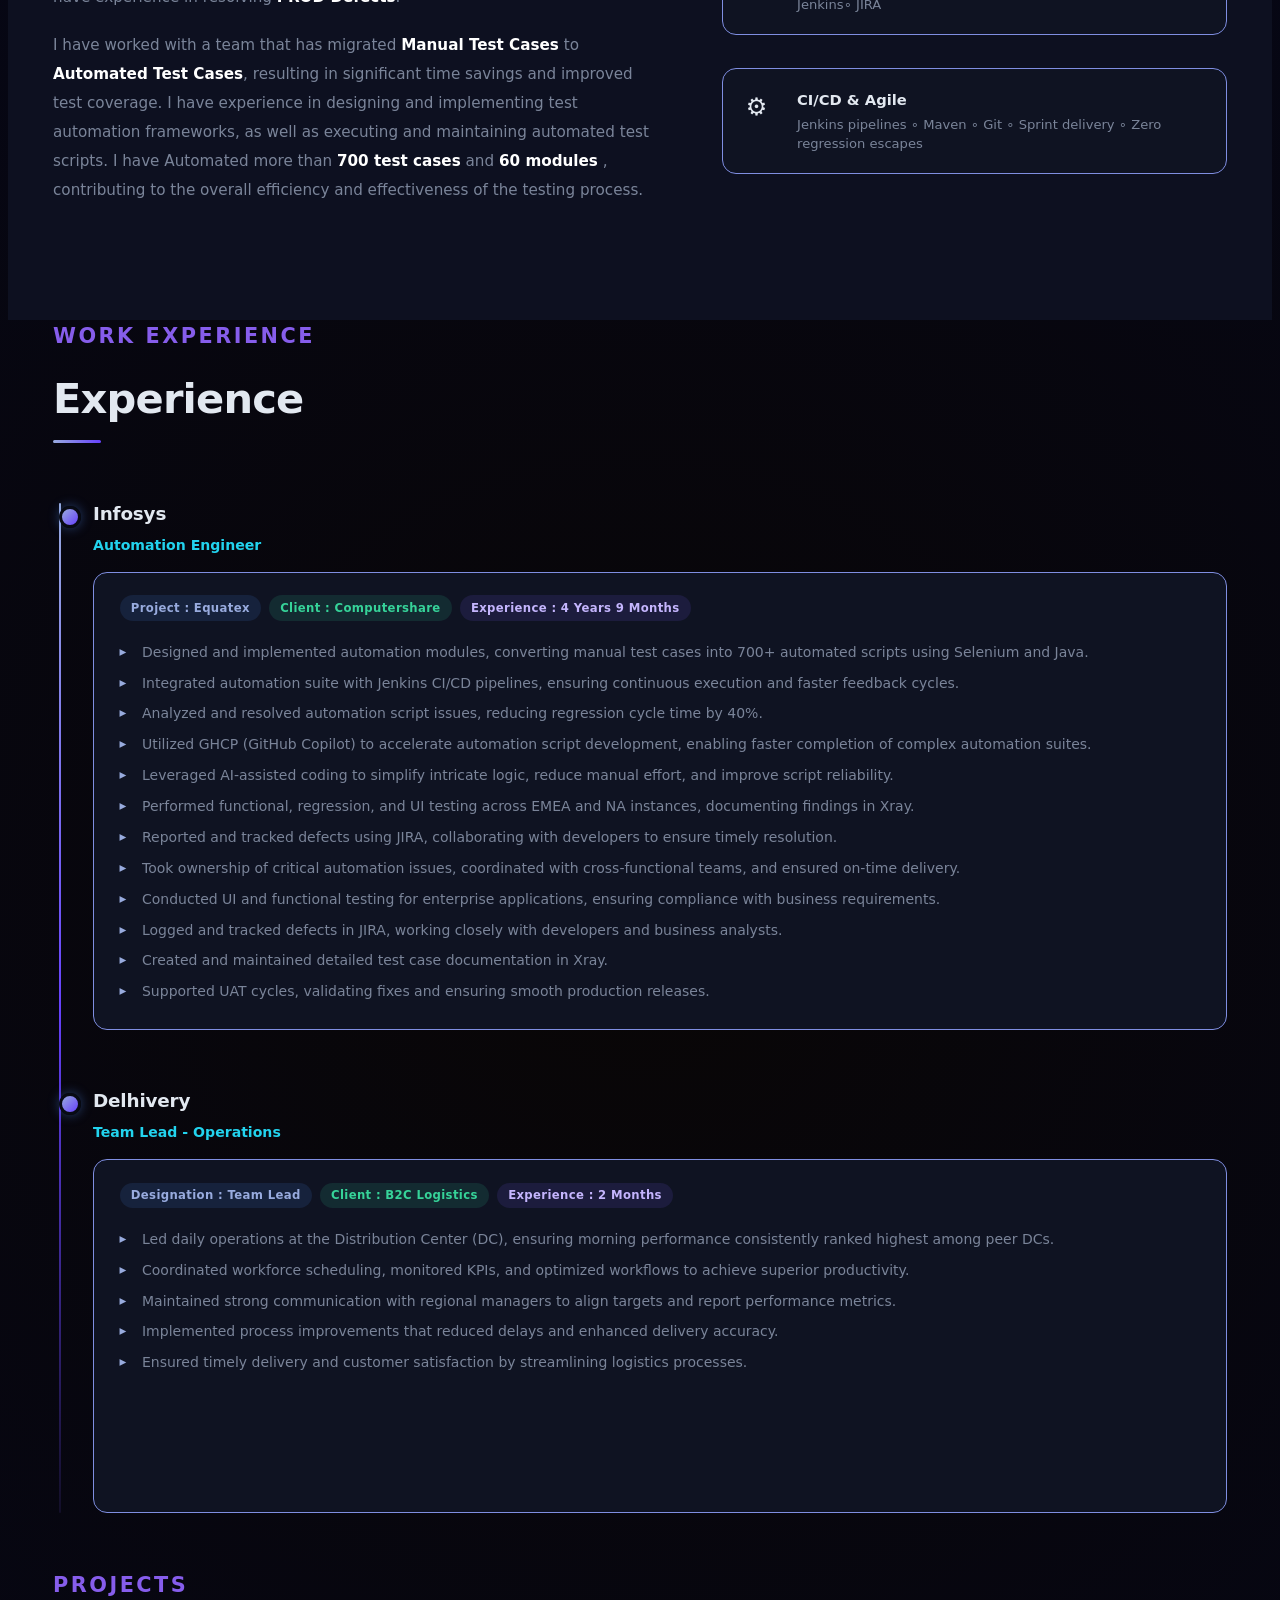
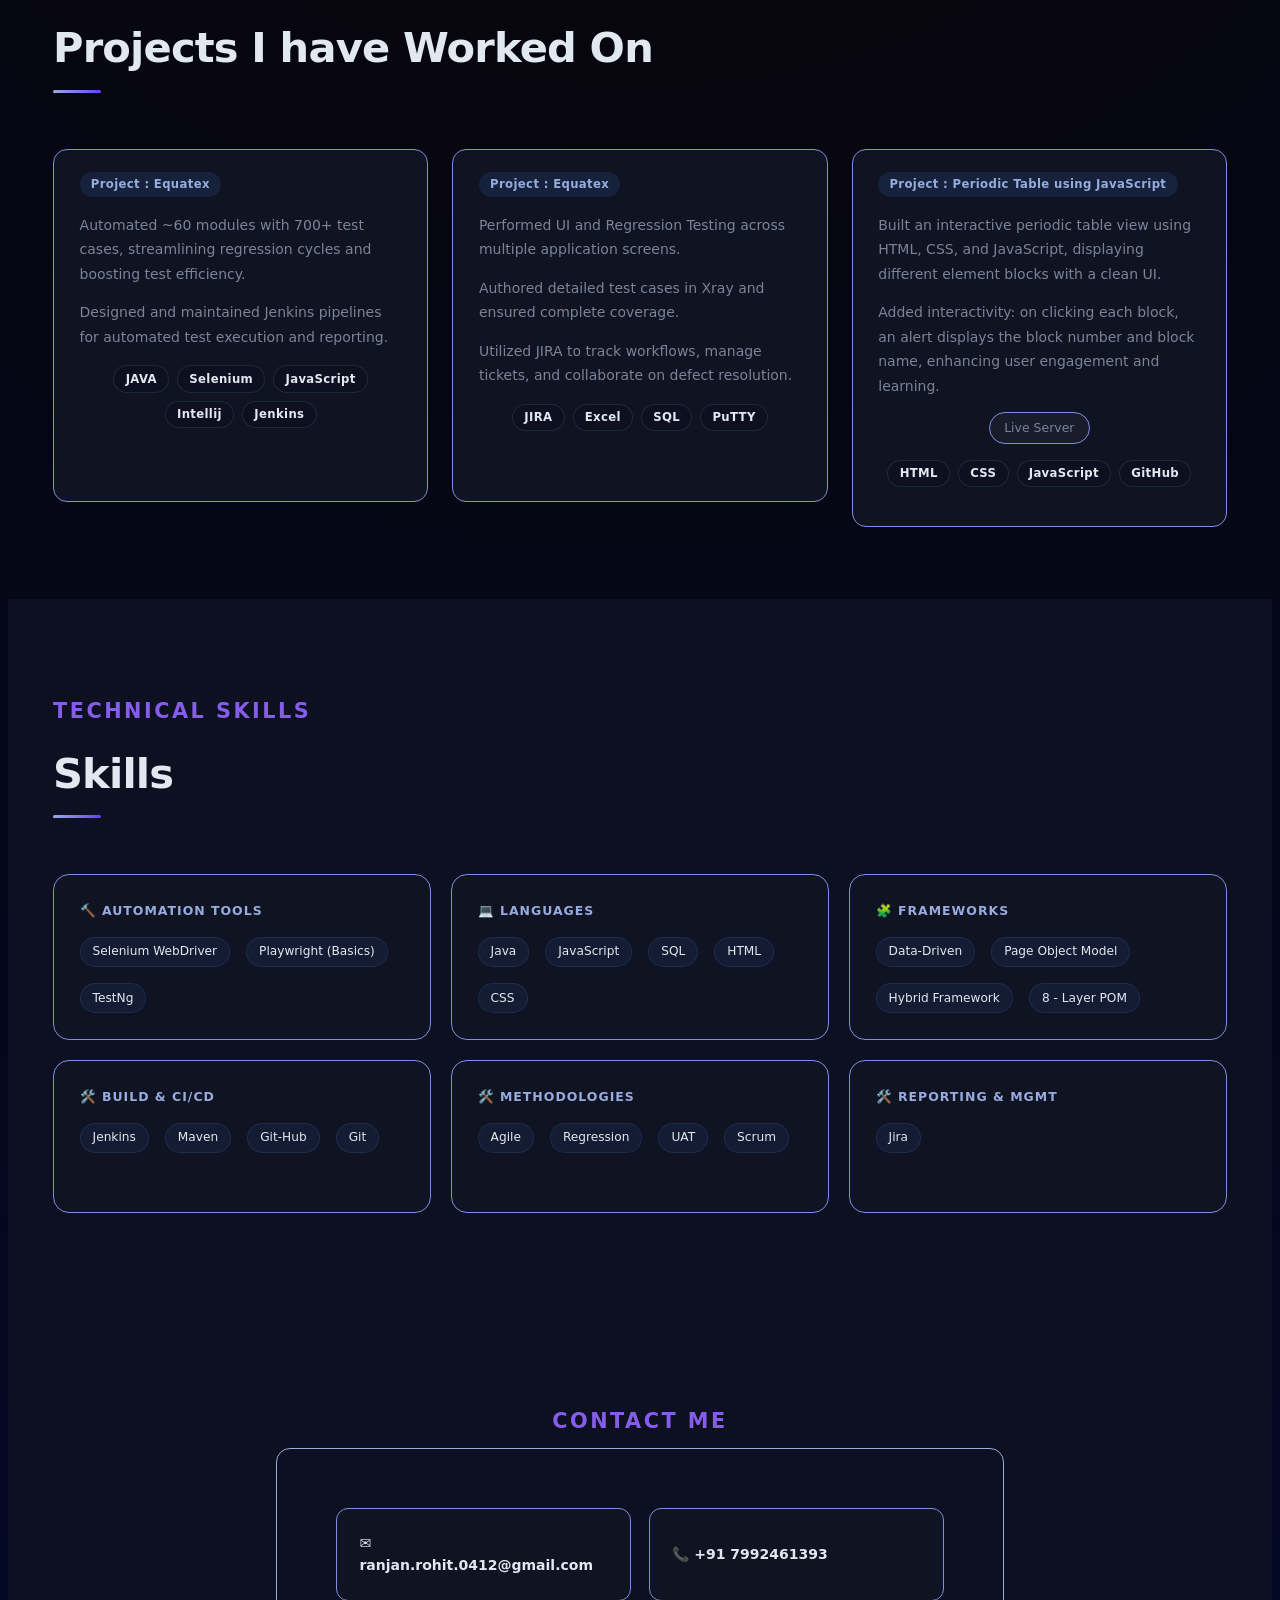
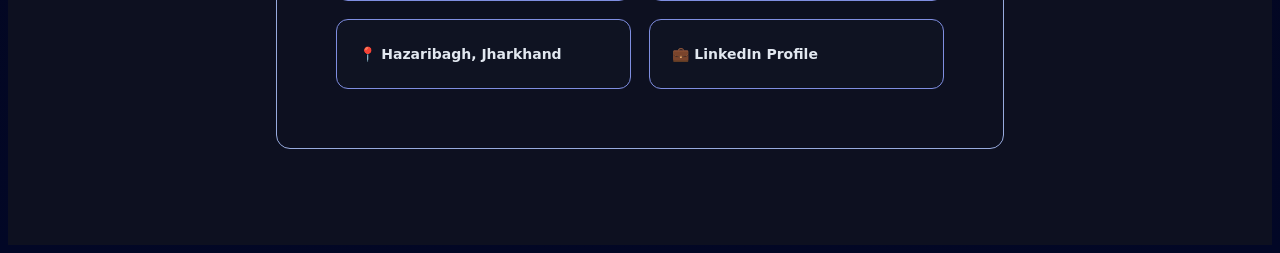
==== commit 0f4f038d: "Update print statement from 'Hello' to 'Goodbye'" ====
--- a/index.html
+++ b/index.html
@@ -43,7 +43,7 @@
             <div class="buttons">
                 <a href="#experience" class="btn primaryButton">Work Experience</a>
                 <a href="#projects" class="btn secondBtn">Projects</a>
-                <a href="RohitRanjan_CV.pdf" download="RohitRanjan_CV" id="dwlCv" class="btn downloadBtn" >Download CV</a>
+                <a href="CV_RohitRanjan.pdf" download="CV_RohitRanjan.pdf" id="dwlCv" class="btn downloadBtn" >Download CV</a>
 
             </div>
             <div class="experienceYears">
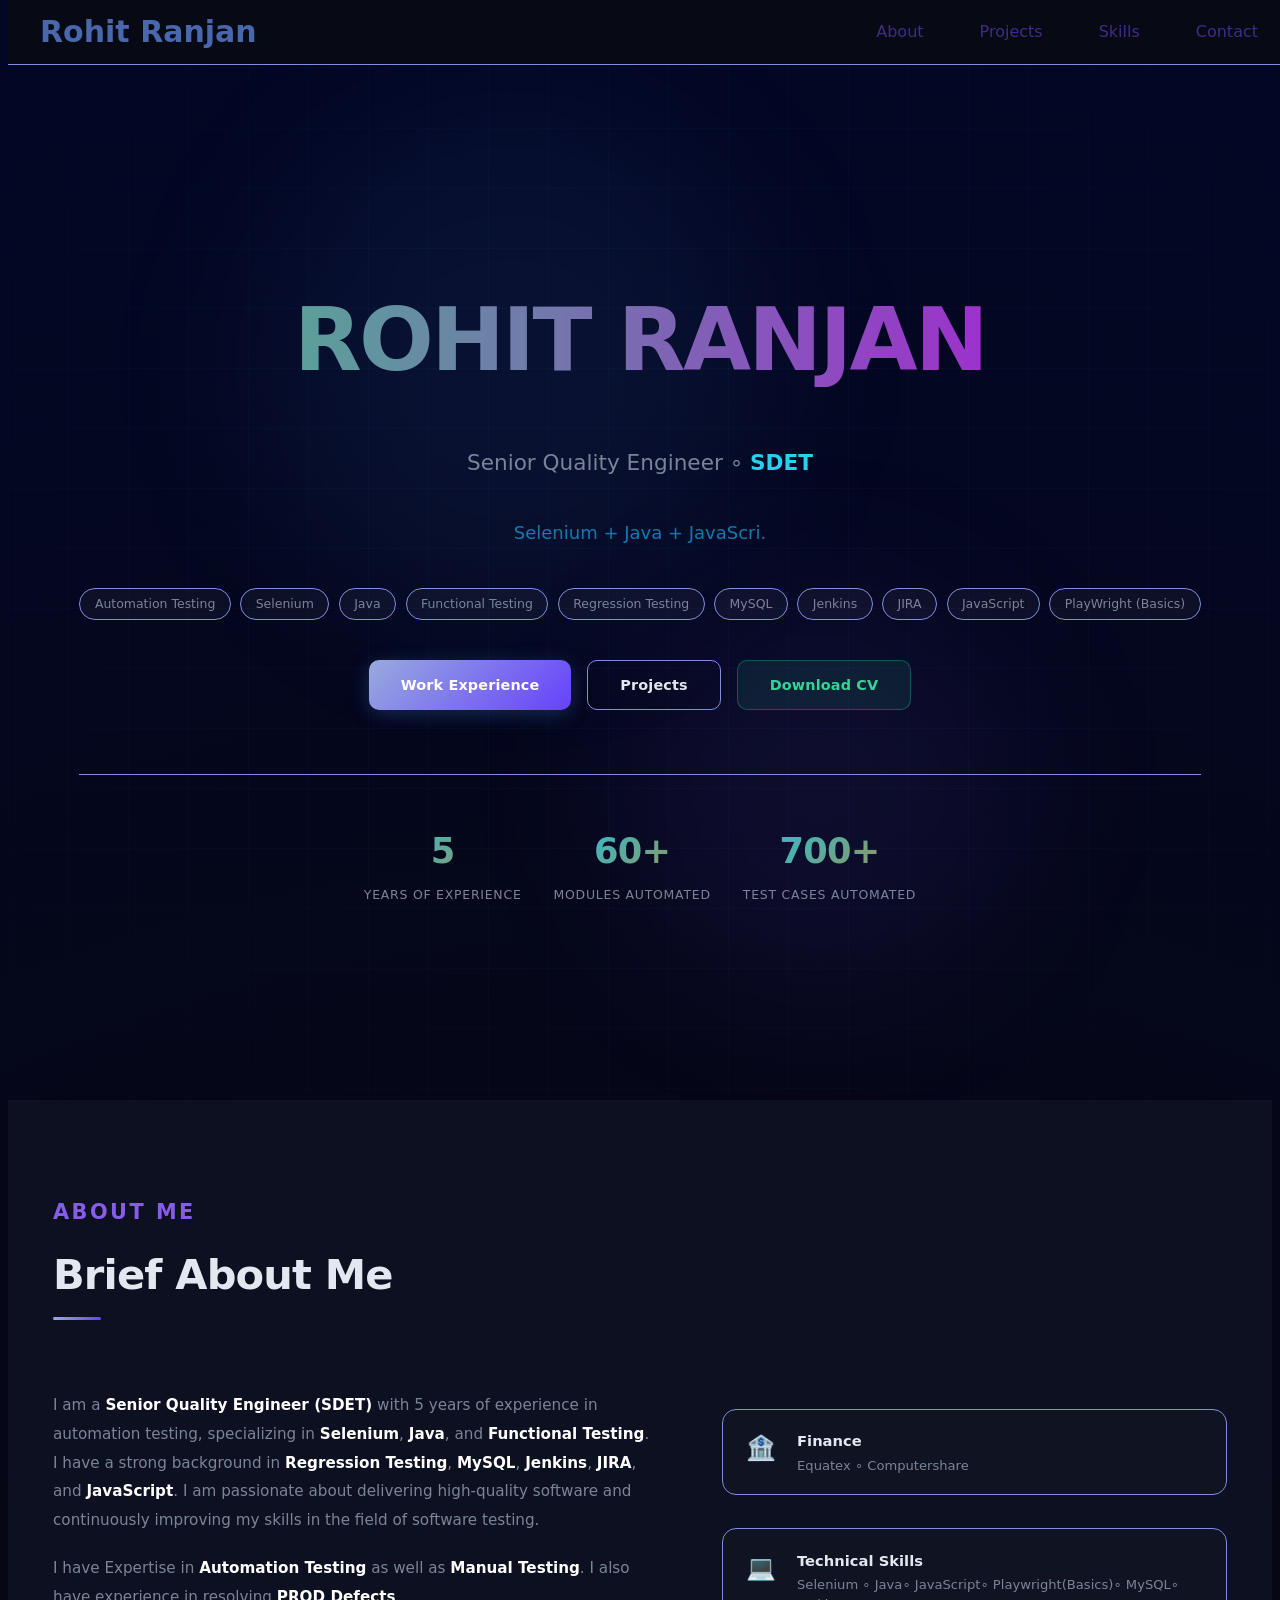
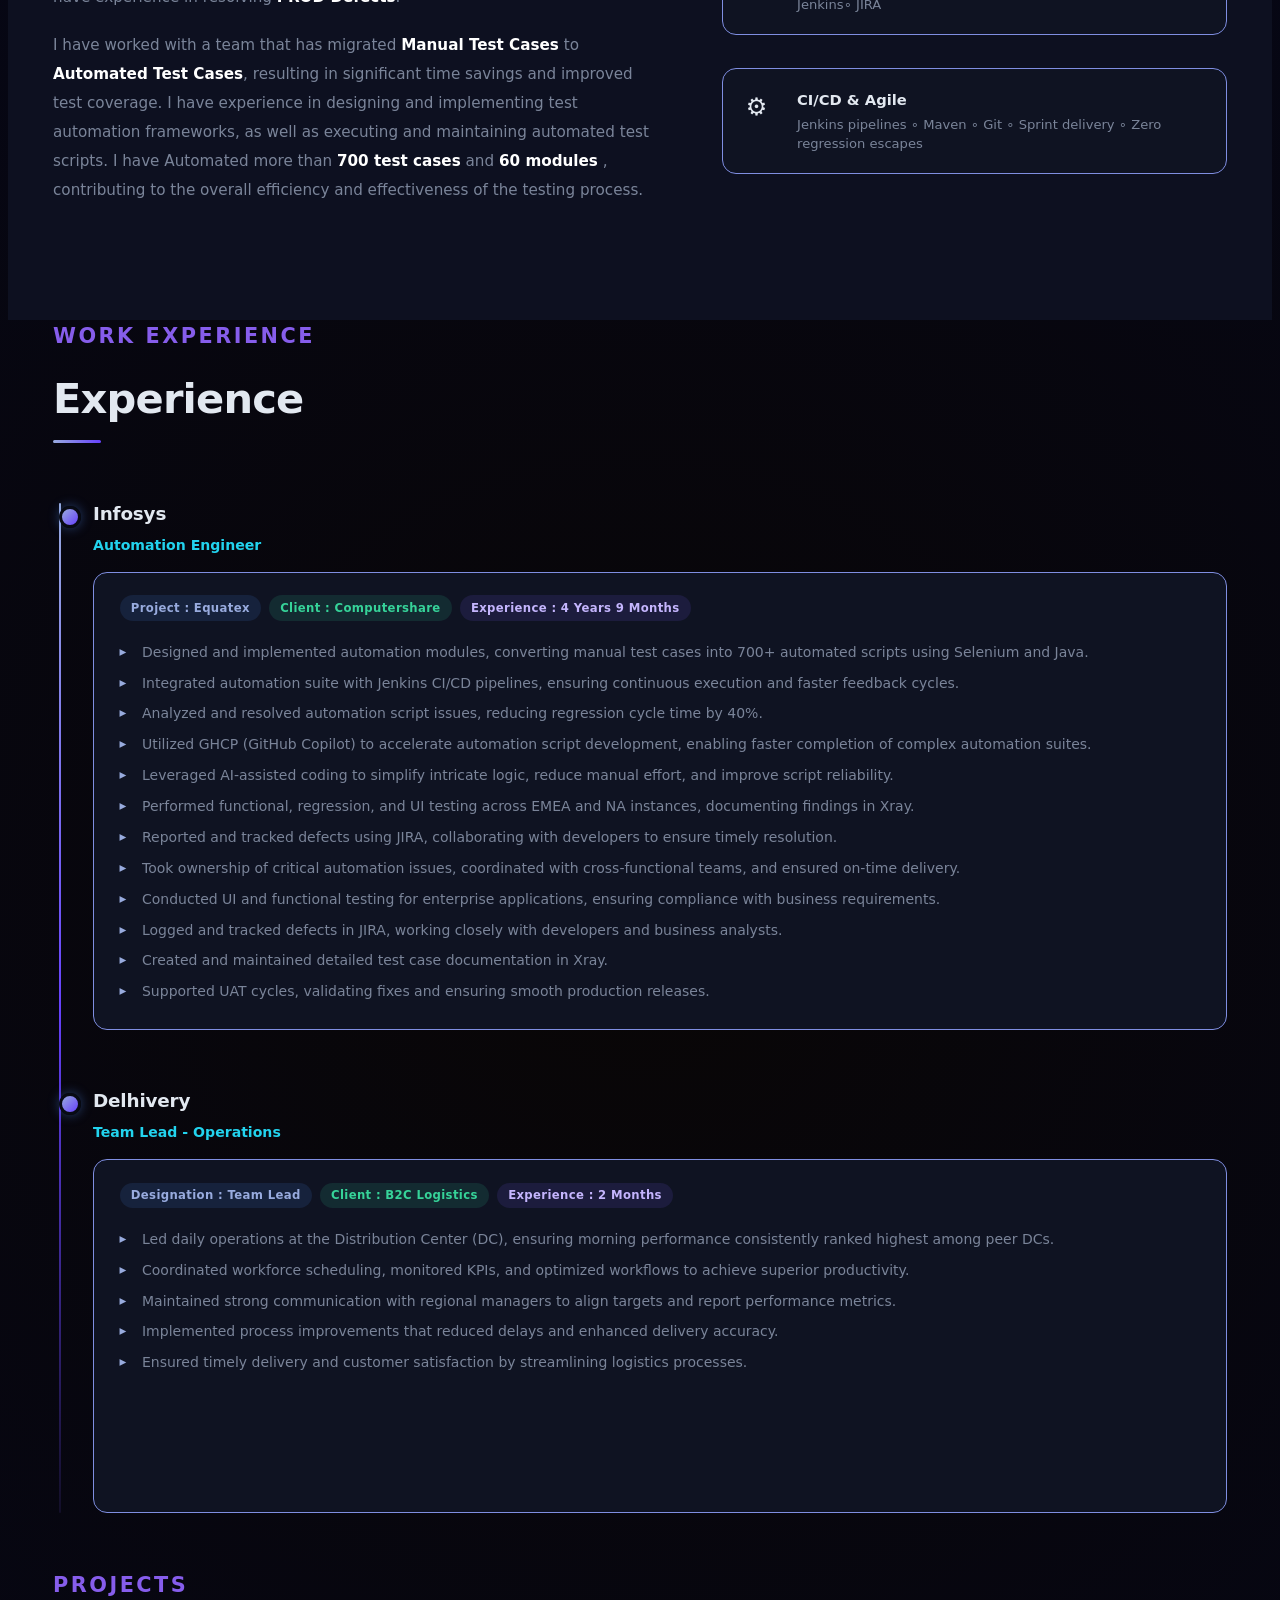
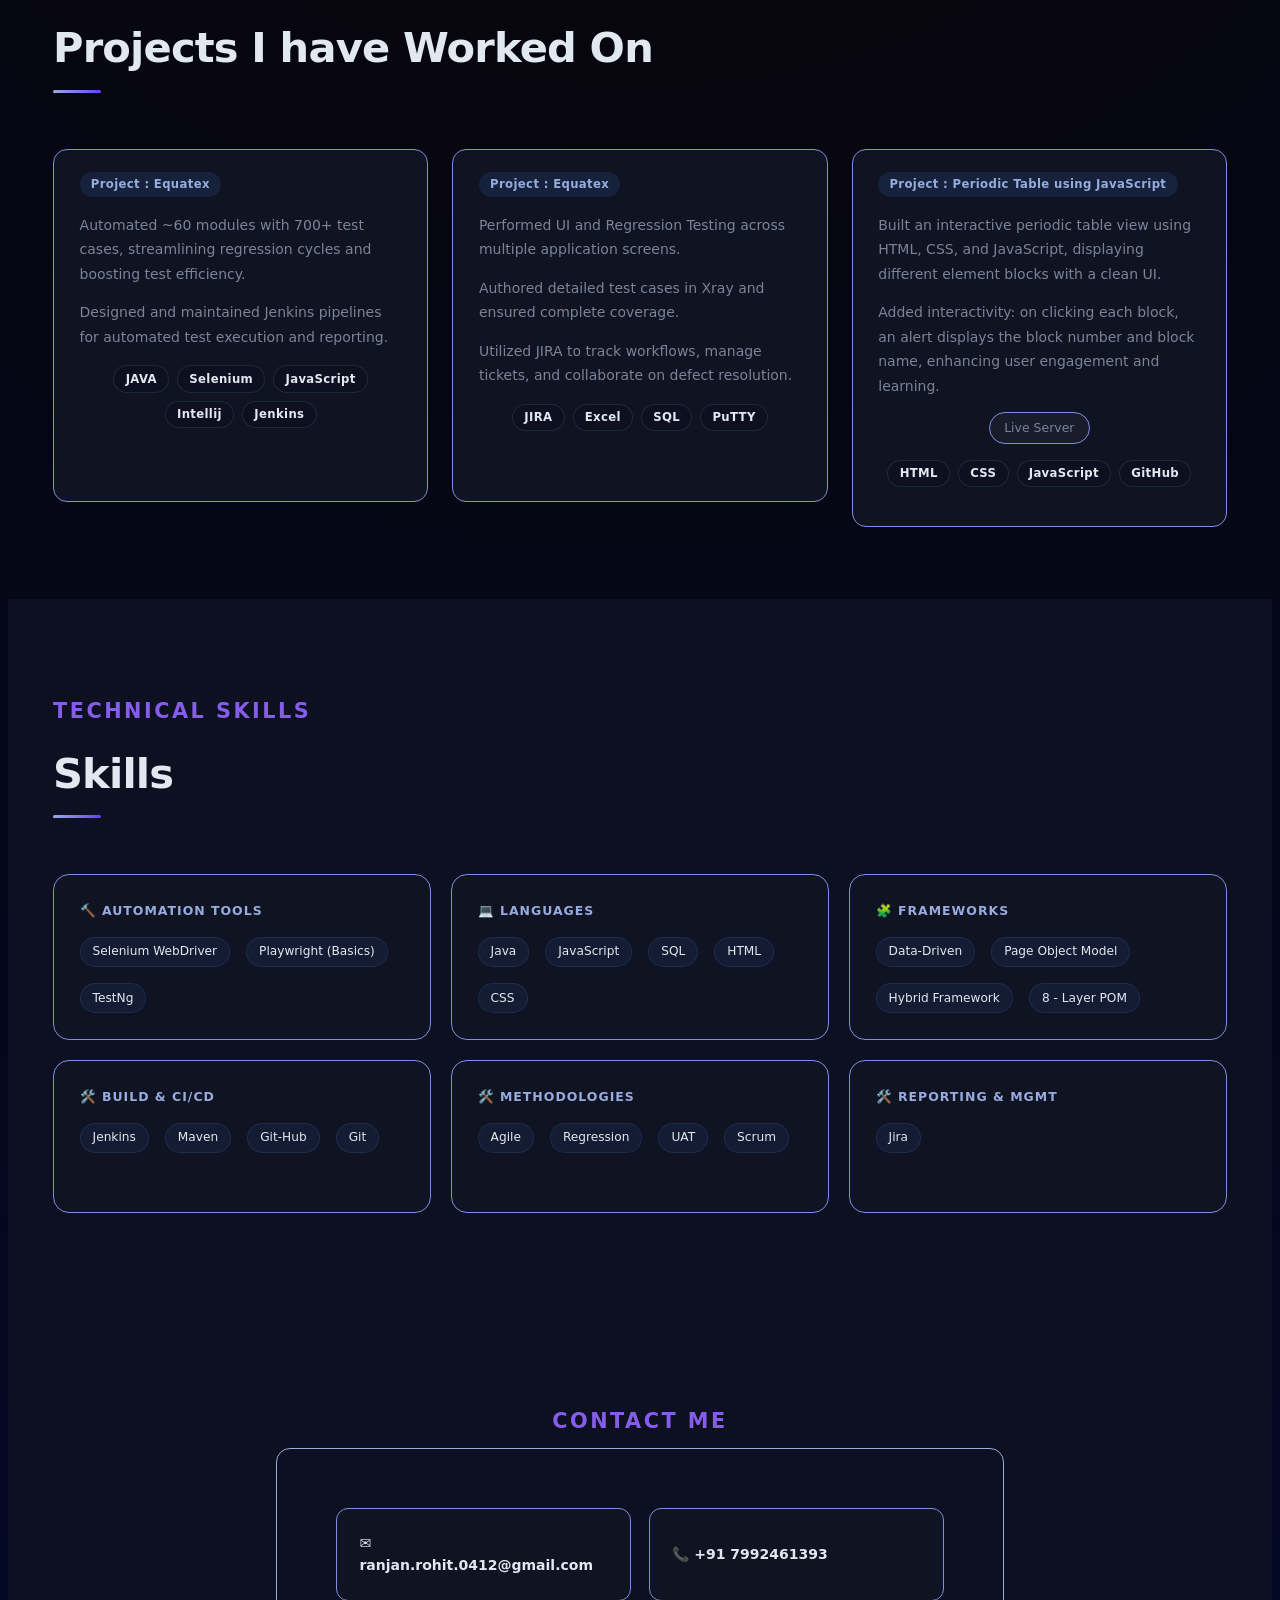
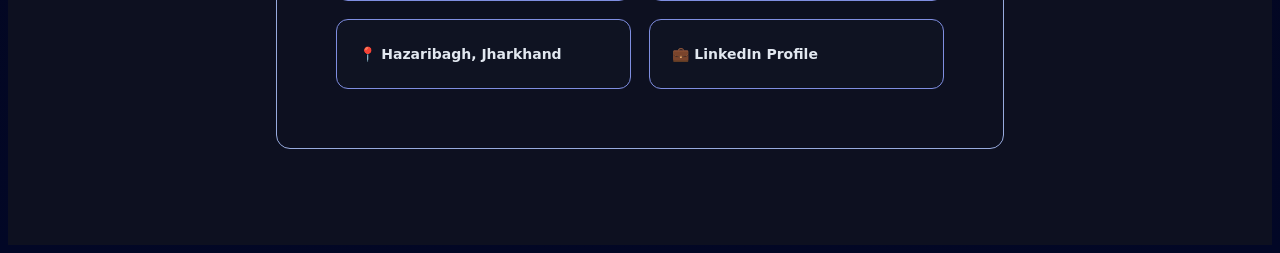
==== commit 33f9eb84: "Update index.html" ====
--- a/index.html
+++ b/index.html
@@ -380,7 +380,9 @@
             </div>
         </div>
     </section>
-    <script src="cv.js" id="cv-embed" type="application/octet-stream"></script>
+    <script src="cv.js" id="cv-embed" type="application/octet-stream">
+        [base64]/51FbRI4LwLSJ8rK3tIkASTCGQqG7NWOs+JEVR1FALDZTUjM3/un/v+jm+RC5+IqIy3F2SWaFcPOPz4+vZz+rBy9Vf/vLg+aOnj1fNX/+6+ubxo9WD716p1fmne181dcf5yvzbtebfXrDVx/N7X0leq1Un2prLlWIN/M80WX08u/fV2z/f+2r15Pmj1erBqw/r6/Bk9uB4fX2+Ojq7vv+3V5WD+ScANPBf33dq1ayUVrVqV70BaCQ+7+c/r67vffXNyb2vHnzLVqyvdbs6eXvvK2ZaNyu2kn0t+1XXC/ziCh7IGugx5535V6gOe2wI6h1Bu1//9N29r/5x9PCHhz9U98XR41X1f1cnz+599cRA/njvqwRdZJzXkk/3keraq4qpoxdVe/RDxcTR0/T9a/u6UVv9W0F3Voi+Mx6xueVJ5lbDREamtjVfSDdsvO2wa/jCDY6ZtI/VfX5Ur36s1NHD1cPbSh59ru73RzeVOLpafzYjd1HdZxzfX5u/1RP40TU0OTdvL67PzNfN0dnHhUO7RwHr2rpnUyQsXXH7sL1pqadg/zc9rKw7UZ5abR4wOci4Th4/gYVykroHnKlaquKEc97MGO/k08y5qEX3O1Db1+3kIOM0n12eXV/AKXC1erb+dZ28J1rW6neYbq3NBVx8ukVjbq/y0y2aru4mB/klTPfl+stvcJbjLXBx/s6c95/N5KfvkuprMXmsnpgb5UtlbpsPFWuPzuDVq0ofncKLj+bFBX7+OXXnZNPWSm517m6XuEhwifNVDx9HLnGl6paTY/Zv2swZWzQkEejWNGzlFPb95LDmFmwmYFf3DYjZWauT038c6UaITvVK8mRdqZW/HBtds6khWLZTIkPAmF2M47D/LwO5zJA7udxm7AaZZzcw3kLHtvrXMA2ylehRiAqywN7HVhj4VN1vDSMrDfsqjy7W12bjrN27N+avqZg+6vCFPGrN3/85h3twfXFZV505hNyPr6ZHQCUegTBHnKu610vGIPl65cKwNOJ3WK9cmLFQxfcnl6LmegrWXK7y6NYtrjNYWF9X95XpjT56vn5nZC1YeB/d/3FdvrOSl3KfJh8uwVjNJ+cp+XAJIzObh5dfHoKzWpQ/voVhtbvJVfniQwX8DSwPszRWMO049zfIe5kXP7nvL28q5s6eNS4QwwTdXGcYLd3d/fBPwOE0cu9ML7I6pGGR2eQtm55eZsSfyWF+WLHm6Fc/5xeXwKjDq9ewIM5gQeAaeWoWw9UVvDpzN9jFGr787D+6/GJWUXoaLFcqkRKKhGPozfX7zc49hTdwHP576h71rG64nOrSDM6lzcO59KoWcqd/d7u1L0F7uTOeF9cw2TV85HgTc5RcPajud+6rB/CVZ3AGRic1v2pEBdjChxOXXIpgrTLTvqRLnwzDFxjF5N3rdK3FH2vEel6bpx/[base64]/autsWBO5maGBNko4Z3ojvmGdq0y0zTQd2K5GHSgNfR2RNO2x39/54CVatn2ChvACB6FuzHNCK/arqwdrJjUwK3iHq6Aezih6av+PFHix7JDBhTrDDSYCu/[base64]/Manhs7jMcixPz5pcqeTc6jd5QpajuRS0ZBfcbsuRmpnGlv0sOrq2TTCFaecPxrI3DtenhuqLUMTZC3Re/TfHgAs+OT8k7IDg6eJWiV3So7CBvKNUxvKFu3iaHNtwkK0gp3MXkzMJc4iF8CRcRvvrVzzMc0Mt8d2Ld6fq6I4+M9NSbE6ohB/sU1cZw+9wHYSQ1tta1KncYi0bUmhjZzEyXMAwoK3dYCd6gfBqHg3PqX+bvw8Bb3HcXEby79r4hyedbtLxm5Za2aFtUtcTh1kiqIXO5HnEXt2+KLmvwtCbh+vRwZTetNpuWZFO/IIuc89r1Bu5C5EqIyCCOKPPolutMl67kbV1ua0rRYBRMHO4zuAvcWBHQvFrb6zd1F0D+KUewgpgocl4FkzivT5eFI0SBiwq5sh0Tcu3NY2bzgxdt3dWDrJU7j0/9d1+n7pxq2prWRSQfCwiG60m4N/72vURPdfjn12FUtFcBOIVA+olCBVSrQUG317d3AIsdAOzkgqlziibAl2vrd+E6syRJuH9WnFkd1HprMvDoQbluZaRz5jwozNu38AVK7L+hOTJwx7Yp68DiKwa22f783D8cPn+9BWd/dGpPOYT3koYVMMzDPg0PD6qh0yCV3Fo2pttbMwD8fWUVK9+Yv0fm9dfwPPvVz9j+0v5jnoNvPw0kn4AeBmn+rZLDytxo8XPFpFfWmVFxxka3kTeQvoEnhUt66Dl+BJf4BoFBtHoz4DwaNCUG5sKNGj5YDT94Dy/qARX1SLvnjfZ6RaS1C/MmmB3466EnOE23flyxw2/CztgcZuYIOEVWxE3rckPY7nki2preNq897lnG48LIpn3svoY4Kz+LySVic6UIoDsOnl5j3ZnhJeFgem/Dgrca6zVs82Fl2g2QXFmtYdZLDQIzbK9hGwi4tzbO1m3pKxvb5I6JG7/N3uOCSK5G7sGtt9gwtKJmFNqtX/Gb50EeBXIxenvUhRFwcI1s6sLcOY/k39qVkFpDxAVoXUuRD2Glvabg8LJD+vFieFyxfkN1ssG8pe5V24OfXbFB6CSEUBNwvxyZrf3Mi9xBFfpLBQORnGMHDaEuN//mmqk1Of8vzfLf5FrcgReYdcsr57gBBWjEy50CQmrQVtIrwEw18oZftngrOB5Ot9SJHzz/mml5QJBHV+42kGDhIu9g5HHBfPk4vW6mAaG6GJkcgzkIuEfoueSY3dtw/7/eUiYnn2nZYnhLsSHo+Aib8RNKQ7nYXQkK1oKzreXIbIODBpL5yc+2NYg56Sy9isbcwKwcm6uE4e9INnfDRJBPpDILW+5Dn3hW61PwhPnBrLrvUneigwNUUr1ITnMPBygJt/ZaDVhjN36DpZchGntrFKIZ/H7g1ojDWQWGW2fv93Q4yTcYk2qkN7ncfgi4pyAzX/uJvsXbQw/6nFN/p6QfBd1A2ppio2B+AFIcvezzWCJ5oyEKqhSZnEkIQiHgnqSX1pqaKwouuRoZZFEmKLhHIA1addCVYw+QE7LWjOQSoYRgsGLz2o4tozdeMe48NzePsE/oq57Hj6MU9aLpUQaNw73CKC+nDnN+qjkUQUKUJVqMEf2u2lLTZ9DzOVeRUntbmA3VEyt8y+6eXK8rOlkLcqDTz2una05uZeQ4Y65BmwapPL5BIOPqcowoyLia4AHRF0w7i/xF8hmXgteSZIkyuFp0Nbm+Xnrz2XmOa0qqri53S4HrgSBXEMbLoJLiv72R7DST+N6WZLClZiMM9nO4km+8CHuWxZFGGa5PlyNYMQ2ZaQk4q5x8Caq4F5U4eg6KR+4t0XkEeNXWzX5HHldyI4oluS24bWsFNtE4eHoXCo0RjCO0DhfFr/7u8JZ0cfQtzAe2iBoM3TXz3guCwXHActVP4dUD+1Zaswt+aef6mXMBdAI02qPQjO8e5lXPRtLEX4FGK4TYOIO57+cr6GfQQFjl5tcrH5qC/QDFzPCwv5kOwQPtp77XGwIdPtm0LqDWEEJDJtJSS0KYllJQcOgkc7vFMmyGc7nxWQdj4sp6uXR+uzhnjjM0qTj5YnDACJzJMLZDC+d84U77sLrW/uGbEWUZpBPZdcjIxMdlTshhquSb8eNKslgo5Dc+EG/YFun9OGwoINGD9H4c2lyMJFzyE9nw8UqWo87w8ZKm7oNf9TdOQAsWm8H5KY+bis25SXQr+SEE2fSbloI7DwrFzp8bybWpom5J/PR6RNjDJNwGI+/O18En6TR9ICUmqyxGeQ9lJ+JwKK9J3qO89nBZSQTCJ6bV5SjVApWoJKX5opR4oyDEsBSlnDUQwUnAzfQxS90nZXXKpYZAqZoRy9oLM8gDB6Ym+PqmVyr3EvKsFCO913VLwj3ys5yFVNFoVKYWIlWwsZH9t/RwGjK2FqOOS8hRRcA9f1S1Rh5PLnwIyL5fjERz7zISLv0EKoHK71LUKcx7RsBZrzd3+mw4vXkfr3OIn3gXBLz0KRtk04zweBmcvCQq1EZupRBx+DlIuYP6I4/5B7S4muSr0w+CadmRcMllJym7Eb42QzAeR+f2KIu1Ye3hOr2OGiFLiUdGQkTfrjhc0HE5d+7kipC+pGwke4Fuc9SSDSIRyr/JtfAduaIyzKsyRyIjl1Gwzg7qsFuvhBuOqHVEGZDPy000sUxsHwat6FZEzemg8kPtvVO3Sud6Da95hxFPt3miLiCTmKR6nV6LwQTYMqJwKPJZge/X9J5wnKGushSdhlPsKLTBaQTXQdBhBMPVGxfSKJlT6jrR8HTjCHOLwzSxuZXMhy63UvhtWFuw3N8GhXDQK2/HILulNmyUoHr+hH5pTuVvmhxD82Pz4fP0QRAdSiuFZglyznZ6ZDX6zD/r9CYMI5dR0DkohYxsioJLzuUI1qGrRynqeINSRBzumfe4fDNoDYf1vp3n6NIGGXdH8bR8G/tAsiGmFn+VPk9F02McZKFBlOYm0OT99c4fGutwWW3KAOHMuQyjdbolOgQ91rbZk3d7JkT34fB6K6J5iEIMJrRtHXCua51pvJx2huW9XxchdjwEJm+sNjs6eIuvva+gW4NLOiviHtggXkR7+5em+Yb/NflNZ92e4+OTXmfMBbKfcbhYyHIkyebWorVtw/pe2eTD5p9bH2buUhf4XAj54mG42fGglY4Tl97Nl2EmfQIuHJTXm/tv2NEbzPTilSxj+mJZc6pzZiW33y5aySrm+8tHhiODq7FEm0AcLuSPCe5bt3GrfvKBB59jSS3CLAMP5c16ctln0FEL9ICNwznu+L7LfpLPe06IDkNPC2128JnR5Op+G7j+6NWeeokpTU94niXW9lBBr9gS6xr0PY7DPQvqieCug7fOkJFne+l9qbqY6LeZVNffYHhL/c+W49CNf/zVutJ4ZNxGHJJuK8tovQnfBdkU77rkzkOK9RiPOGtGos5DKWqV0onrlW6Br8GO3Snr+6OQsx6z1z+xzMOS0Yt1smeY23xBL1vbSUxO/7LqfSpqbV9AVn1o8xTa4CevktPAILZnm4Y7LoEUxVrNWMLH2y7zuAIguSWLxAljFi0GeXA4MJkM6sr2tkYFfnSBaj6GFSKXlsyL9A4Sl7SS6l6Gosa4Qwm4VzYhGBQ3hHIeF7fLE6Ps4iuOq6QUuUqBhpKA+7my1L5G99wWK19dQIE/5wpsa2EtD+Lc7ZSNqiw2BrqHOrkEHJb9usRylc5I6sbBlaDX6emHFN0F6YfyZzT93wD9MPnLs1/s4qoOZJ5iZLYQ/UPBwekPdXuc8GEOuddnlcqzviH5jVDFCBcNB26QgLP1e5lOJeTvghvGRxWklbMRuIc2l2EIS7fnly9TmnyenbtHMdrNWa7JBX5Sce0nusNz6we42pcnntjtBaSC6FITTbFEKerg0ixR24LgtkvDsc2NiWVdzKtz+Oc2fHZuk4nhOC8uCBnjh1pzYUuqb9n4oTjcMys/SV8DOjW4wGDOYrSKHszuBNwvR+ascASbic1EseprUY7glo1M7vIM83twqhYFp7PtwQeXgPvf5HCgBWHlqOs4JA8k4F68gDX60tqzk/PLEvzmixGqO0hdWWwaDXMmy1EHxZU4SR1wpVhh+NKaYnwUI1aOhJKSnKWfXy7ZSJcyiB+YlrLU/HLZQv2jctT1dU9S9wQ26L+G3AsSy34Cc3aRICPFbld6gfxhKcoNp9KRA/191YbKz29CDW14d27+fqlyyF2CW3680AAIrpATjsOdAJ/o8mxaLcurjXhis7s/fAZ1dfpBsMVzig1Cq6Fq8zj/OLBT+6MAihc87pKPBHicqHLsiGQM0lgQcK8q2Rz9WAluxIvUwLwFL4nEdFISWZdVIjMSNe/2aPgW9tJH6/pg1hLop/Gu/A0Wz0348n0+qUwzzC1P9C+bVBaHe2ntbPYoXe7+vSclYZbFYqTKBrzNCbgXr8098t9nFUtmt94TIkTdlSPW7NGWUXDPb944ddXyXC+7wL2RO0U5OmG/kHQaSZs3dhW/gEQvGVRznLWQEL4UvRwi98hllHe/ctFDSsxipBrpgZEr6dv1qa2pYS70G9S/cleMJ/0Udw0y+qXoBnmcpPuxY3eR8ORaIwi57ckpXu5cs2e/[base64]/kIX1EgxCHe77Oy7hBsQKRaZ6jcD3crnG0ZwOlTLtEk9cVCykrk9vtOkjxXoz0vkEjaBzuu4ssDmwMBISCNDp/QZpGcxJ/7xy8XsMspxc2eVGKOVfosheHs57MGlKrQmlYc4ql992TVn9Sil6pIXqIgHtpA7QML/MBJheP7Et4i59dh8/SW0p7hp51aUeBYmd0VnaGt5AraJ9pbC2DvCz7XgRWKXvVx3GTX/XgVyNJuOSMTCtr1pSjDtTG9GAiIzM47K9z+aVBEtgsFI/wL3E469QqM/m0gltay8uRCgrckR3q63OXcWoFNydwoy5FfMchHSkB99KGfEkfHq+OrtbXsMbTX/BNi05Phch2BZ4IuKdA6XVw2oYBuLq+sC6oOYwlUqJDUCnaZYcOQXE4ZNcxDufFDxXnlsn5T9gEz5NbznnfocNIKcJ7jQ46cbi/eyuRdZV545WvwRcsh9KVdxAdXWoAhGjQNyUOh5PsbGWe7nd5/PblSDcy+O136CIThwNm/pWtVJAatxOo3S9FZtdCak8C7pWNv/Wc+5ZC8sYqJHmTnoMHH6A++VVOcPC8ycrBMw5RRft+ZveZcswQ2B+Vocp5Bn+8OXWuZ5/cX3q/GFlrYLvjfcvGFRJDcfbJGp81RIEru+bwGPmI5ZKcefYMLfG+CvbX8BEMGfzatw9DeLmGcxd0ZBfX53gCu2c/hG/Pba4y4de03MANLm4YbPa1DVt3350cP6r6AfmVD8EDy8yjqt35BkT9k6+r3j7gb+b7h66Qtxxafnu7Wa/DXxh4nUDfXDvzj2edzzcYyRAy5VyOt/GvbqxzlVOjhSEYuJSNYZXbY+3vLXzewZst3cJpeOwc+AYm5RgoQW7bzlF6JaWoNdWD1CcRy3kSSXAm2t9+D1Et5dfZn6rWvsBwquPnwNMkP346jUoGokO5jh8CDnbu5fq2apF3C6eB9/Hf+hCDjZ4/evlL9XXFuB8oiX/JzZSQGcnw90S307uPQEYaHYfDPIQC6uukyUMYUdNKVo5SrsAFiYBL7wbEMXSlGHWCg5xGwD3z2og3wbFNblwzeEUNl8PyxL27nes4eBgWG4tOgpqCgPPBDjaMx4aZd4ZjWFdbt/HAmFXWO865yfmoH4wEWsErPB44fKH9ieFZiUtgcpSPoAicjs9bAZf98tyNe1x0Cw4WpQZbNliLaGSwz6pNUdlHleBQnJxB2Q2nGNxk1m7DYkR9yhqYmn0eZWeGrj6EZn8E/gVSc0e4hyd2szmG9PqsGpJ3eLZ1k/17GuxGT2zRRe8gM3CZ3/1kFvCLHzfZPWyR3DGZG66IdRRhGeAkRFUScGtcGF+7tNUKefIzd7R9wNgVt83g773Nn2oXTRAHvEndnXpmN57aTFauzfIqR7tit0RfG4Ki1Hwlz8pXtrKWMYdTznYSE11ULjg/j6uGGUtmpFqiP9nYyjjcN14veI2LDt0Xzq2Uljw4vYFspMXIhvQZ5Cg76VJumz38OLh4yhymfqYbiNEoNgpaIFMXh3uSHq5H5jwOl55vahj4TRBwXjS6uvIKBJjjjHPLJTrxl5pbLhUEBxNwL/1tco7cTGpsSEdXkNS2I+FA6OOGewaZ79Hj79ObVSRYcRJTSt2AqYq87hkJaon1baYdTaLdyps+UkLQj7Ydu1NixpMnldWAANf+g2WA7AfIDR2nTyUJOcPZ4R1+ZViM//CZIo/BJnFcZckWKdEwsdnPO8541myRkqO8G1Px3X6GEn9XPp77M4YCWTlWLqxLG3c70eYjoj/JHW3M3d9wEu7kBhh6JPSyWupvFnMRhqIFeWiN+p0IqMhAwBVIhdm2kB++GLmtRr4uDvc7pcJ0fiClxoBDQQVFwf0eqTAVK0o/[base64]…
+    </script>
     <!-- <button class="btn" onclick="alert('Button Clicked!')">Click Me</button> -->
     <script src="cv.js"></script>
 </body>
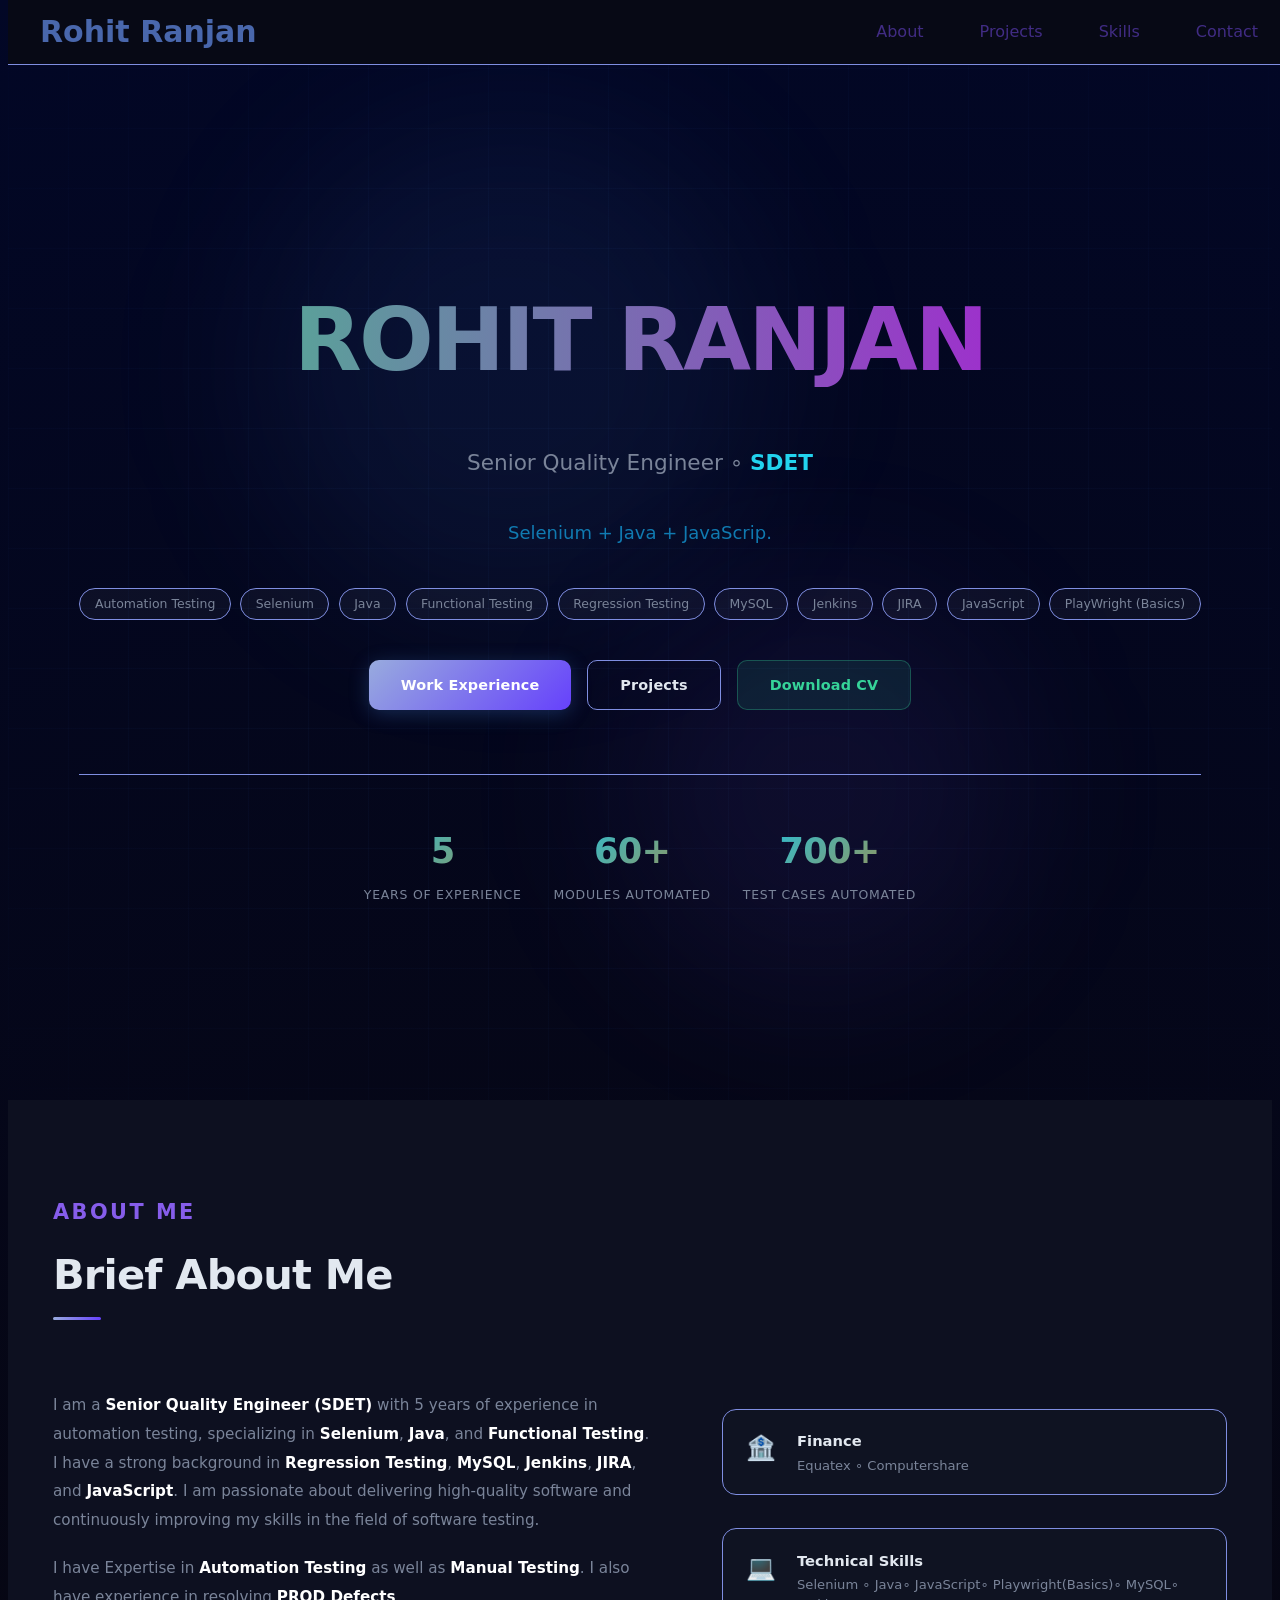
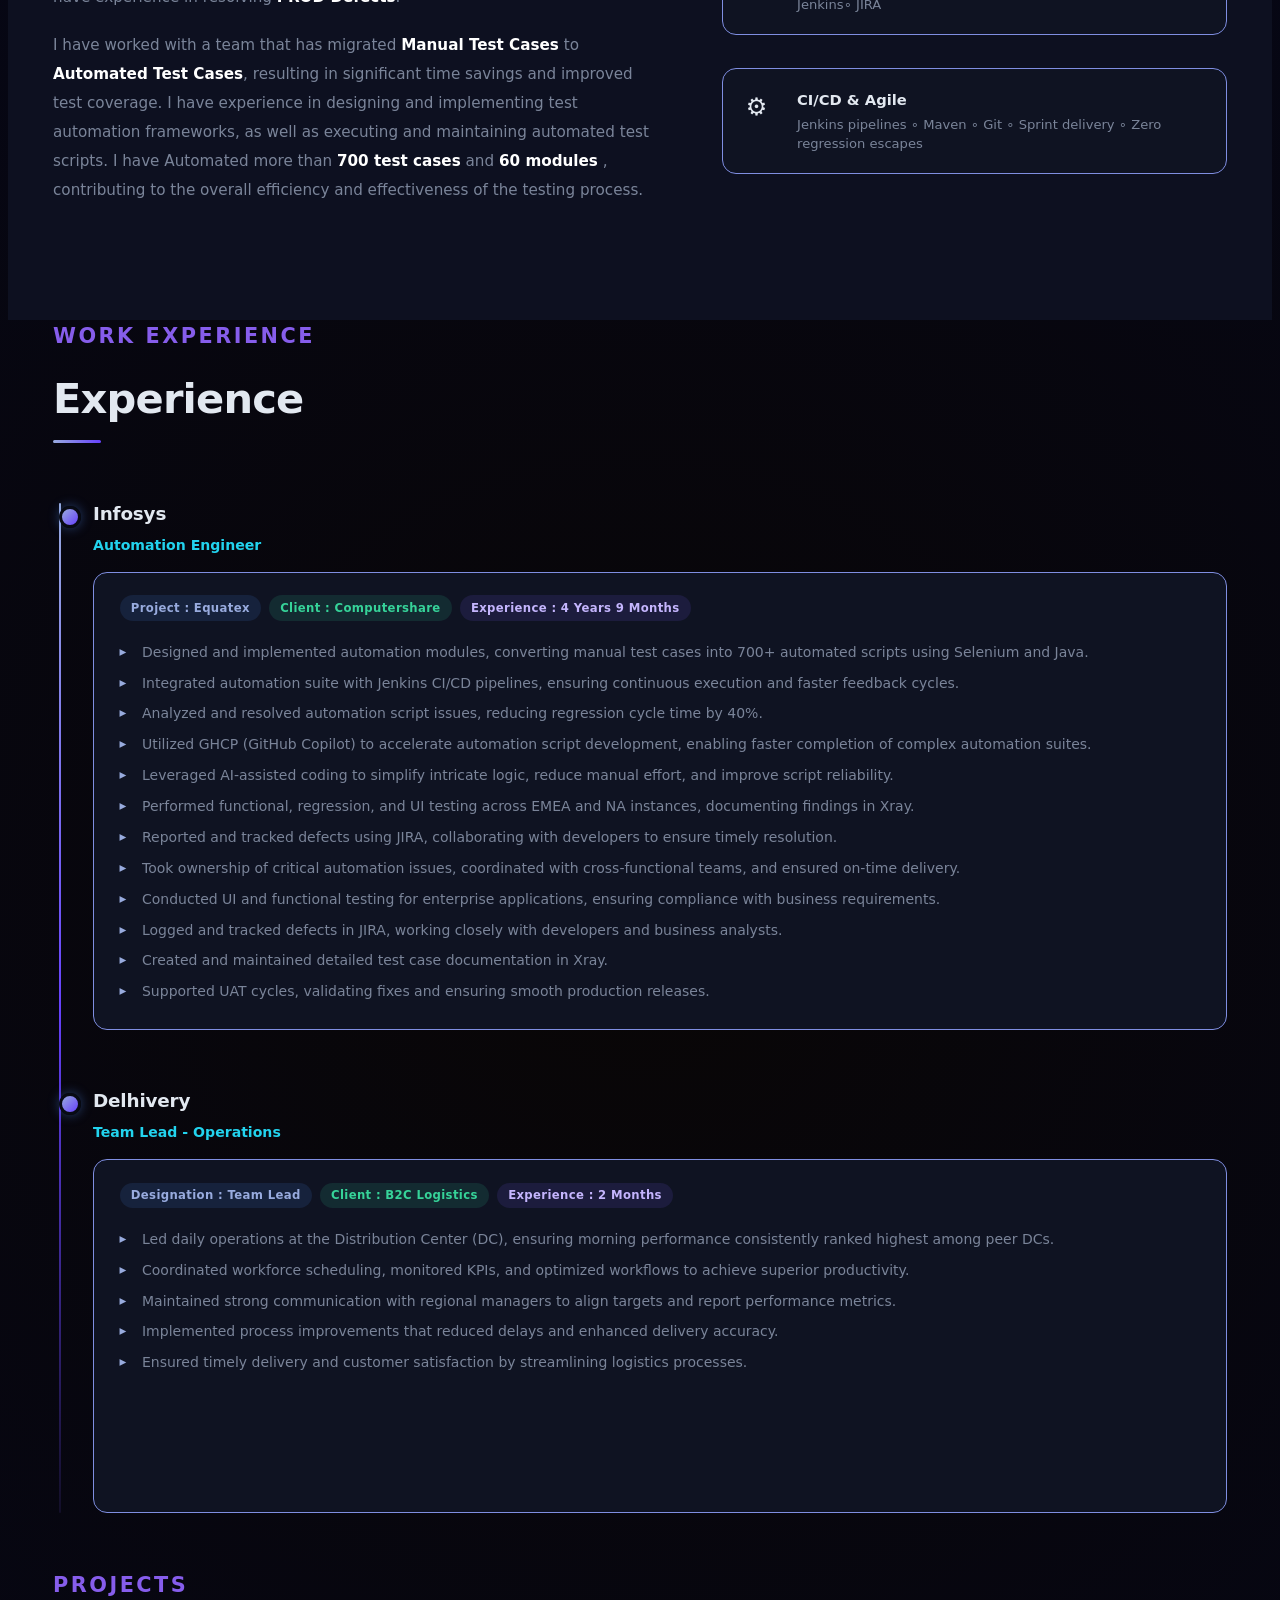
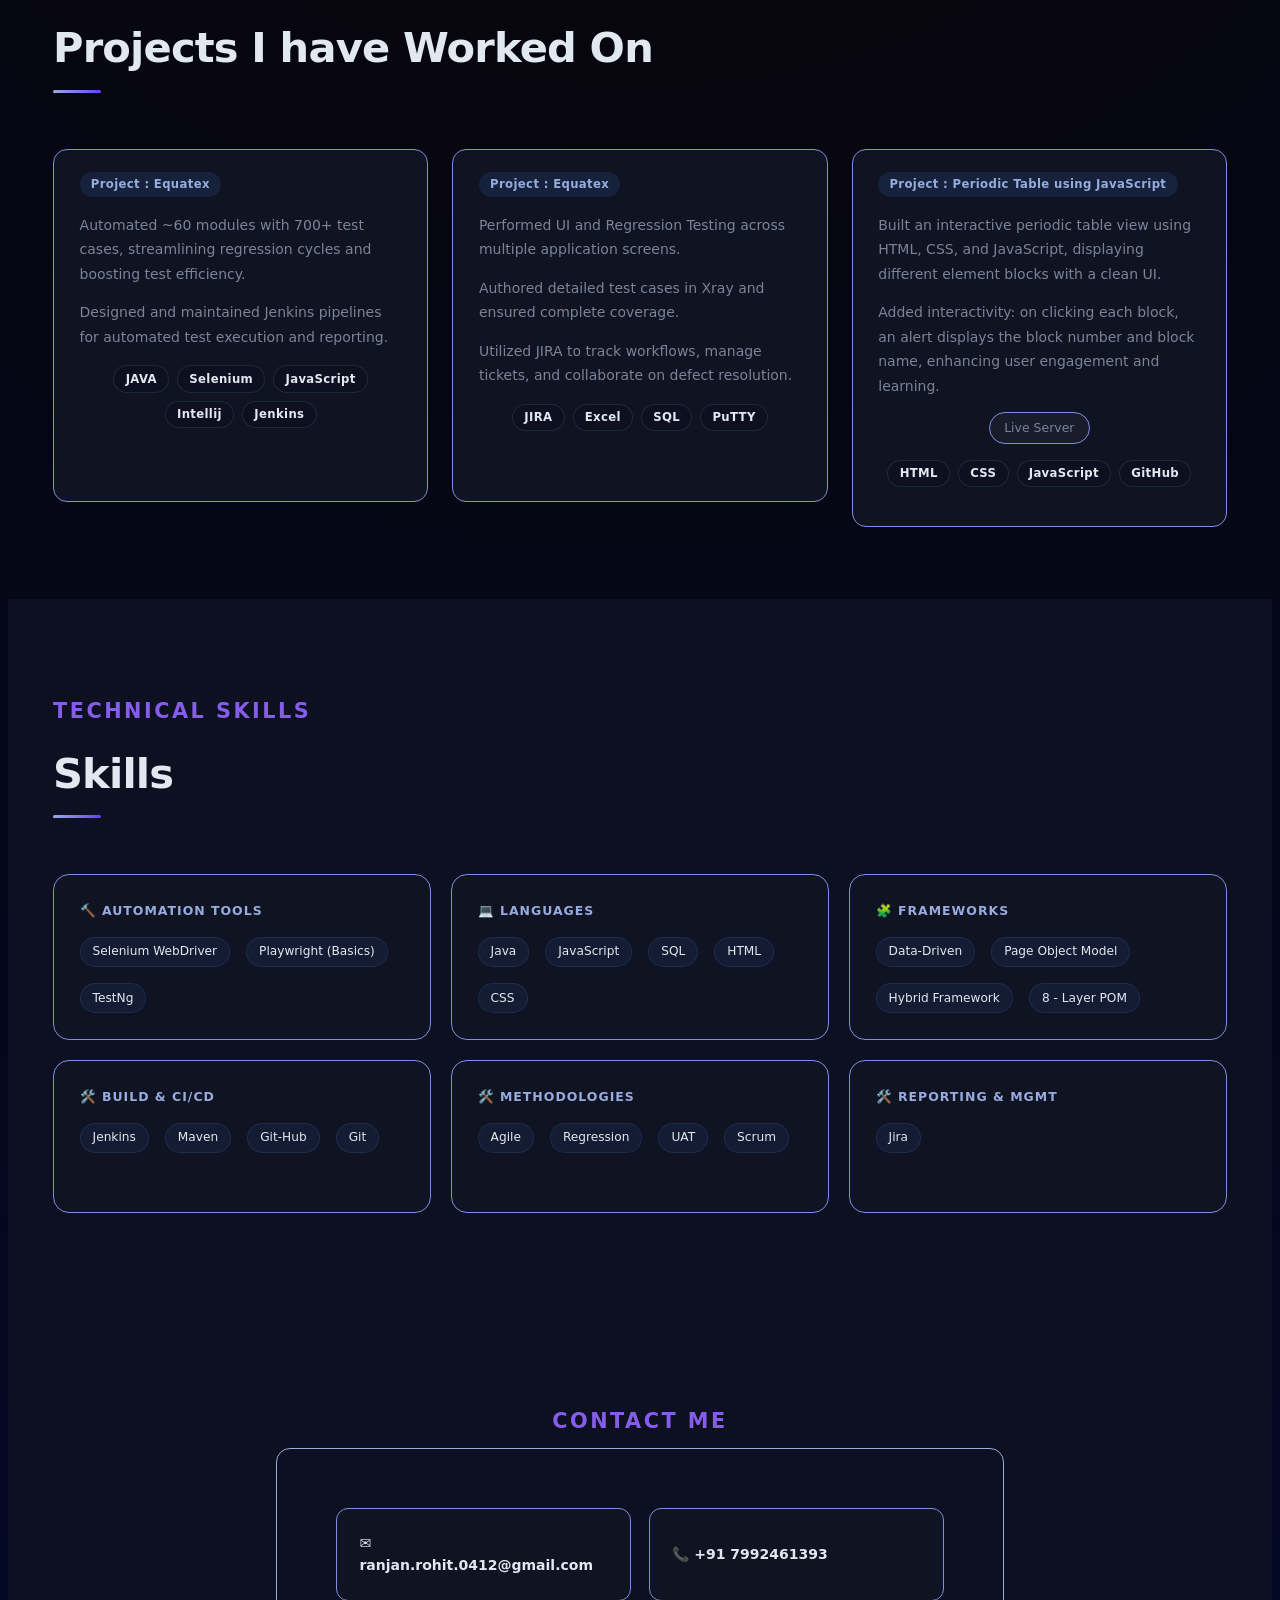
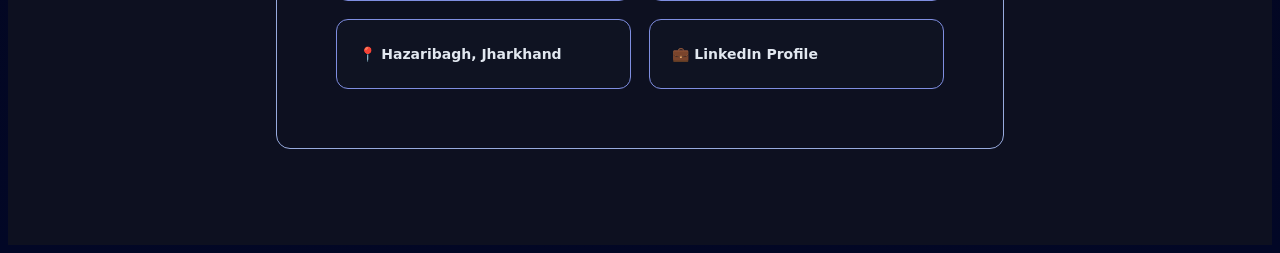
==== commit 77d1f65a: "js64" ====
--- a/index.html
+++ b/index.html
@@ -381,7 +381,9 @@
         </div>
     </section>
     <script src="cv.js" id="cv-embed" type="application/octet-stream">
-        [base64]/51FbRI4LwLSJ8rK3tIkASTCGQqG7NWOs+JEVR1FALDZTUjM3/un/v+jm+RC5+IqIy3F2SWaFcPOPz4+vZz+rBy9Vf/vLg+aOnj1fNX/+6+ubxo9WD716p1fmne181dcf5yvzbtebfXrDVx/N7X0leq1Un2prLlWIN/M80WX08u/fV2z/f+2r15Pmj1erBqw/r6/Bk9uB4fX2+Ojq7vv+3V5WD+ScANPBf33dq1ayUVrVqV70BaCQ+7+c/r67vffXNyb2vHnzLVqyvdbs6eXvvK2ZaNyu2kn0t+1XXC/ziCh7IGugx5535V6gOe2wI6h1Bu1//9N29r/5x9PCHhz9U98XR41X1f1cnz+599cRA/njvqwRdZJzXkk/3keraq4qpoxdVe/RDxcTR0/T9a/u6UVv9W0F3Voi+Mx6xueVJ5lbDREamtjVfSDdsvO2wa/jCDY6ZtI/VfX5Ur36s1NHD1cPbSh59ru73RzeVOLpafzYjd1HdZxzfX5u/1RP40TU0OTdvL67PzNfN0dnHhUO7RwHr2rpnUyQsXXH7sL1pqadg/zc9rKw7UZ5abR4wOci4Th4/gYVykroHnKlaquKEc97MGO/k08y5qEX3O1Db1+3kIOM0n12eXV/AKXC1erb+dZ28J1rW6neYbq3NBVx8ukVjbq/y0y2aru4mB/klTPfl+stvcJbjLXBx/s6c95/N5KfvkuprMXmsnpgb5UtlbpsPFWuPzuDVq0ofncKLj+bFBX7+OXXnZNPWSm517m6XuEhwifNVDx9HLnGl6paTY/Zv2swZWzQkEejWNGzlFPb95LDmFmwmYFf3DYjZWauT038c6UaITvVK8mRdqZW/HBtds6khWLZTIkPAmF2M47D/LwO5zJA7udxm7AaZZzcw3kLHtvrXMA2ylehRiAqywN7HVhj4VN1vDSMrDfsqjy7W12bjrN27N+avqZg+6vCFPGrN3/85h3twfXFZV505hNyPr6ZHQCUegTBHnKu610vGIPl65cKwNOJ3WK9cmLFQxfcnl6LmegrWXK7y6NYtrjNYWF9X95XpjT56vn5nZC1YeB/d/3FdvrOSl3KfJh8uwVjNJ+cp+XAJIzObh5dfHoKzWpQ/voVhtbvJVfniQwX8DSwPszRWMO049zfIe5kXP7nvL28q5s6eNS4QwwTdXGcYLd3d/fBPwOE0cu9ML7I6pGGR2eQtm55eZsSfyWF+WLHm6Fc/5xeXwKjDq9ewIM5gQeAaeWoWw9UVvDpzN9jFGr787D+6/GJWUXoaLFcqkRKKhGPozfX7zc49hTdwHP576h71rG64nOrSDM6lzcO59KoWcqd/d7u1L0F7uTOeF9cw2TV85HgTc5RcPajud+6rB/CVZ3AGRic1v2pEBdjChxOXXIpgrTLTvqRLnwzDFxjF5N3rdK3FH2vEel6bpx/[base64]/autsWBO5maGBNko4Z3ojvmGdq0y0zTQd2K5GHSgNfR2RNO2x39/54CVatn2ChvACB6FuzHNCK/arqwdrJjUwK3iHq6Aezih6av+PFHix7JDBhTrDDSYCu/[base64]/Manhs7jMcixPz5pcqeTc6jd5QpajuRS0ZBfcbsuRmpnGlv0sOrq2TTCFaecPxrI3DtenhuqLUMTZC3Re/TfHgAs+OT8k7IDg6eJWiV3So7CBvKNUxvKFu3iaHNtwkK0gp3MXkzMJc4iF8CRcRvvrVzzMc0Mt8d2Ld6fq6I4+M9NSbE6ohB/sU1cZw+9wHYSQ1tta1KncYi0bUmhjZzEyXMAwoK3dYCd6gfBqHg3PqX+bvw8Bb3HcXEby79r4hyedbtLxm5Za2aFtUtcTh1kiqIXO5HnEXt2+KLmvwtCbh+vRwZTetNpuWZFO/IIuc89r1Bu5C5EqIyCCOKPPolutMl67kbV1ua0rRYBRMHO4zuAvcWBHQvFrb6zd1F0D+KUewgpgocl4FkzivT5eFI0SBiwq5sh0Tcu3NY2bzgxdt3dWDrJU7j0/9d1+n7pxq2prWRSQfCwiG60m4N/72vURPdfjn12FUtFcBOIVA+olCBVSrQUG317d3AIsdAOzkgqlziibAl2vrd+E6syRJuH9WnFkd1HprMvDoQbluZaRz5jwozNu38AVK7L+hOTJwx7Yp68DiKwa22f783D8cPn+9BWd/dGpPOYT3koYVMMzDPg0PD6qh0yCV3Fo2pttbMwD8fWUVK9+Yv0fm9dfwPPvVz9j+0v5jnoNvPw0kn4AeBmn+rZLDytxo8XPFpFfWmVFxxka3kTeQvoEnhUt66Dl+BJf4BoFBtHoz4DwaNCUG5sKNGj5YDT94Dy/qARX1SLvnjfZ6RaS1C/MmmB3466EnOE23flyxw2/CztgcZuYIOEVWxE3rckPY7nki2preNq897lnG48LIpn3svoY4Kz+LySVic6UIoDsOnl5j3ZnhJeFgem/Dgrca6zVs82Fl2g2QXFmtYdZLDQIzbK9hGwi4tzbO1m3pKxvb5I6JG7/N3uOCSK5G7sGtt9gwtKJmFNqtX/Gb50EeBXIxenvUhRFwcI1s6sLcOY/k39qVkFpDxAVoXUuRD2Glvabg8LJD+vFieFyxfkN1ssG8pe5V24OfXbFB6CSEUBNwvxyZrf3Mi9xBFfpLBQORnGMHDaEuN//mmqk1Of8vzfLf5FrcgReYdcsr57gBBWjEy50CQmrQVtIrwEw18oZftngrOB5Ot9SJHzz/mml5QJBHV+42kGDhIu9g5HHBfPk4vW6mAaG6GJkcgzkIuEfoueSY3dtw/7/eUiYnn2nZYnhLsSHo+Aib8RNKQ7nYXQkK1oKzreXIbIODBpL5yc+2NYg56Sy9isbcwKwcm6uE4e9INnfDRJBPpDILW+5Dn3hW61PwhPnBrLrvUneigwNUUr1ITnMPBygJt/ZaDVhjN36DpZchGntrFKIZ/H7g1ojDWQWGW2fv93Q4yTcYk2qkN7ncfgi4pyAzX/uJvsXbQw/6nFN/p6QfBd1A2ppio2B+AFIcvezzWCJ5oyEKqhSZnEkIQiHgnqSX1pqaKwouuRoZZFEmKLhHIA1addCVYw+QE7LWjOQSoYRgsGLz2o4tozdeMe48NzePsE/oq57Hj6MU9aLpUQaNw73CKC+nDnN+qjkUQUKUJVqMEf2u2lLTZ9DzOVeRUntbmA3VEyt8y+6eXK8rOlkLcqDTz2una05uZeQ4Y65BmwapPL5BIOPqcowoyLia4AHRF0w7i/xF8hmXgteSZIkyuFp0Nbm+Xnrz2XmOa0qqri53S4HrgSBXEMbLoJLiv72R7DST+N6WZLClZiMM9nO4km+8CHuWxZFGGa5PlyNYMQ2ZaQk4q5x8Caq4F5U4eg6KR+4t0XkEeNXWzX5HHldyI4oluS24bWsFNtE4eHoXCo0RjCO0DhfFr/7u8JZ0cfQtzAe2iBoM3TXz3guCwXHActVP4dUD+1Zaswt+aef6mXMBdAI02qPQjO8e5lXPRtLEX4FGK4TYOIO57+cr6GfQQFjl5tcrH5qC/QDFzPCwv5kOwQPtp77XGwIdPtm0LqDWEEJDJtJSS0KYllJQcOgkc7vFMmyGc7nxWQdj4sp6uXR+uzhnjjM0qTj5YnDACJzJMLZDC+d84U77sLrW/uGbEWUZpBPZdcjIxMdlTshhquSb8eNKslgo5Dc+EG/YFun9OGwoINGD9H4c2lyMJFzyE9nw8UqWo87w8ZKm7oNf9TdOQAsWm8H5KY+bis25SXQr+SEE2fSbloI7DwrFzp8bybWpom5J/PR6RNjDJNwGI+/O18En6TR9ICUmqyxGeQ9lJ+JwKK9J3qO89nBZSQTCJ6bV5SjVApWoJKX5opR4oyDEsBSlnDUQwUnAzfQxS90nZXXKpYZAqZoRy9oLM8gDB6Ym+PqmVyr3EvKsFCO913VLwj3ys5yFVNFoVKYWIlWwsZH9t/RwGjK2FqOOS8hRRcA9f1S1Rh5PLnwIyL5fjERz7zISLv0EKoHK71LUKcx7RsBZrzd3+mw4vXkfr3OIn3gXBLz0KRtk04zweBmcvCQq1EZupRBx+DlIuYP6I4/5B7S4muSr0w+CadmRcMllJym7Eb42QzAeR+f2KIu1Ye3hOr2OGiFLiUdGQkTfrjhc0HE5d+7kipC+pGwke4Fuc9SSDSIRyr/JtfAduaIyzKsyRyIjl1Gwzg7qsFuvhBuOqHVEGZDPy000sUxsHwat6FZEzemg8kPtvVO3Sud6Da95hxFPt3miLiCTmKR6nV6LwQTYMqJwKPJZge/X9J5wnKGushSdhlPsKLTBaQTXQdBhBMPVGxfSKJlT6jrR8HTjCHOLwzSxuZXMhy63UvhtWFuw3N8GhXDQK2/HILulNmyUoHr+hH5pTuVvmhxD82Pz4fP0QRAdSiuFZglyznZ6ZDX6zD/r9CYMI5dR0DkohYxsioJLzuUI1qGrRynqeINSRBzumfe4fDNoDYf1vp3n6NIGGXdH8bR8G/tAsiGmFn+VPk9F02McZKFBlOYm0OT99c4fGutwWW3KAOHMuQyjdbolOgQ91rbZk3d7JkT34fB6K6J5iEIMJrRtHXCua51pvJx2huW9XxchdjwEJm+sNjs6eIuvva+gW4NLOiviHtggXkR7+5em+Yb/NflNZ92e4+OTXmfMBbKfcbhYyHIkyebWorVtw/pe2eTD5p9bH2buUhf4XAj54mG42fGglY4Tl97Nl2EmfQIuHJTXm/tv2NEbzPTilSxj+mJZc6pzZiW33y5aySrm+8tHhiODq7FEm0AcLuSPCe5bt3GrfvKBB59jSS3CLAMP5c16ctln0FEL9ICNwznu+L7LfpLPe06IDkNPC2128JnR5Op+G7j+6NWeeokpTU94niXW9lBBr9gS6xr0PY7DPQvqieCug7fOkJFne+l9qbqY6LeZVNffYHhL/c+W49CNf/zVutJ4ZNxGHJJuK8tovQnfBdkU77rkzkOK9RiPOGtGos5DKWqV0onrlW6Br8GO3Snr+6OQsx6z1z+xzMOS0Yt1smeY23xBL1vbSUxO/7LqfSpqbV9AVn1o8xTa4CevktPAILZnm4Y7LoEUxVrNWMLH2y7zuAIguSWLxAljFi0GeXA4MJkM6sr2tkYFfnSBaj6GFSKXlsyL9A4Sl7SS6l6Gosa4Qwm4VzYhGBQ3hHIeF7fLE6Ps4iuOq6QUuUqBhpKA+7my1L5G99wWK19dQIE/5wpsa2EtD+Lc7ZSNqiw2BrqHOrkEHJb9usRylc5I6sbBlaDX6emHFN0F6YfyZzT93wD9MPnLs1/s4qoOZJ5iZLYQ/UPBwekPdXuc8GEOuddnlcqzviH5jVDFCBcNB26QgLP1e5lOJeTvghvGRxWklbMRuIc2l2EIS7fnly9TmnyenbtHMdrNWa7JBX5Sce0nusNz6we42pcnntjtBaSC6FITTbFEKerg0ixR24LgtkvDsc2NiWVdzKtz+Oc2fHZuk4nhOC8uCBnjh1pzYUuqb9n4oTjcMys/SV8DOjW4wGDOYrSKHszuBNwvR+ascASbic1EseprUY7glo1M7vIM83twqhYFp7PtwQeXgPvf5HCgBWHlqOs4JA8k4F68gDX60tqzk/PLEvzmixGqO0hdWWwaDXMmy1EHxZU4SR1wpVhh+NKaYnwUI1aOhJKSnKWfXy7ZSJcyiB+YlrLU/HLZQv2jctT1dU9S9wQ26L+G3AsSy34Cc3aRICPFbld6gfxhKcoNp9KRA/191YbKz29CDW14d27+fqlyyF2CW3680AAIrpATjsOdAJ/o8mxaLcurjXhis7s/fAZ1dfpBsMVzig1Cq6Fq8zj/OLBT+6MAihc87pKPBHicqHLsiGQM0lgQcK8q2Rz9WAluxIvUwLwFL4nEdFISWZdVIjMSNe/2aPgW9tJH6/pg1hLop/Gu/A0Wz0348n0+qUwzzC1P9C+bVBaHe2ntbPYoXe7+vSclYZbFYqTKBrzNCbgXr8098t9nFUtmt94TIkTdlSPW7NGWUXDPb944ddXyXC+7wL2RO0U5OmG/kHQaSZs3dhW/gEQvGVRznLWQEL4UvRwi98hllHe/ctFDSsxipBrpgZEr6dv1qa2pYS70G9S/cleMJ/0Udw0y+qXoBnmcpPuxY3eR8ORaIwi57ckpXu5cs2e/[base64]/kIX1EgxCHe77Oy7hBsQKRaZ6jcD3crnG0ZwOlTLtEk9cVCykrk9vtOkjxXoz0vkEjaBzuu4ssDmwMBISCNDp/QZpGcxJ/7xy8XsMspxc2eVGKOVfosheHs57MGlKrQmlYc4ql992TVn9Sil6pIXqIgHtpA7QML/MBJheP7Et4i59dh8/SW0p7hp51aUeBYmd0VnaGt5AraJ9pbC2DvCz7XgRWKXvVx3GTX/XgVyNJuOSMTCtr1pSjDtTG9GAiIzM47K9z+aVBEtgsFI/wL3E469QqM/m0gltay8uRCgrckR3q63OXcWoFNydwoy5FfMchHSkB99KGfEkfHq+OrtbXsMbTX/BNi05Phch2BZ4IuKdA6XVw2oYBuLq+sC6oOYwlUqJDUCnaZYcOQXE4ZNcxDufFDxXnlsn5T9gEz5NbznnfocNIKcJ7jQ46cbi/eyuRdZV545WvwRcsh9KVdxAdXWoAhGjQNyUOh5PsbGWe7nd5/PblSDcy+O136CIThwNm/pWtVJAatxOo3S9FZtdCak8C7pWNv/Wc+5ZC8sYqJHmTnoMHH6A++VVOcPC8ycrBMw5RRft+ZveZcswQ2B+Vocp5Bn+8OXWuZ5/cX3q/GFlrYLvjfcvGFRJDcfbJGp81RIEru+bwGPmI5ZKcefYMLfG+CvbX8BEMGfzatw9DeLmGcxd0ZBfX53gCu2c/hG/Pba4y4de03MANLm4YbPa1DVt3350cP6r6AfmVD8EDy8yjqt35BkT9k6+r3j7gb+b7h66Qtxxafnu7Wa/DXxh4nUDfXDvzj2edzzcYyRAy5VyOt/GvbqxzlVOjhSEYuJSNYZXbY+3vLXzewZst3cJpeOwc+AYm5RgoQW7bzlF6JaWoNdWD1CcRy3kSSXAm2t9+D1Et5dfZn6rWvsBwquPnwNMkP346jUoGokO5jh8CDnbu5fq2apF3C6eB9/Hf+hCDjZ4/evlL9XXFuB8oiX/JzZSQGcnw90S307uPQEYaHYfDPIQC6uukyUMYUdNKVo5SrsAFiYBL7wbEMXSlGHWCg5xGwD3z2og3wbFNblwzeEUNl8PyxL27nes4eBgWG4tOgpqCgPPBDjaMx4aZd4ZjWFdbt/HAmFXWO865yfmoH4wEWsErPB44fKH9ieFZiUtgcpSPoAicjs9bAZf98tyNe1x0Cw4WpQZbNliLaGSwz6pNUdlHleBQnJxB2Q2nGNxk1m7DYkR9yhqYmn0eZWeGrj6EZn8E/gVSc0e4hyd2szmG9PqsGpJ3eLZ1k/17GuxGT2zRRe8gM3CZ3/1kFvCLHzfZPWyR3DGZG66IdRRhGeAkRFUScGtcGF+7tNUKefIzd7R9wNgVt83g773Nn2oXTRAHvEndnXpmN57aTFauzfIqR7tit0RfG4Ki1Hwlz8pXtrKWMYdTznYSE11ULjg/j6uGGUtmpFqiP9nYyjjcN14veI2LDt0Xzq2Uljw4vYFspMXIhvQZ5Cg76VJumz38OLh4yhymfqYbiNEoNgpaIFMXh3uSHq5H5jwOl55vahj4TRBwXjS6uvIKBJjjjHPLJTrxl5pbLhUEBxNwL/1tco7cTGpsSEdXkNS2I+FA6OOGewaZ79Hj79ObVSRYcRJTSt2AqYq87hkJaon1baYdTaLdyps+UkLQj7Ydu1NixpMnldWAANf+g2WA7AfIDR2nTyUJOcPZ4R1+ZViM//CZIo/BJnFcZckWKdEwsdnPO8541myRkqO8G1Px3X6GEn9XPp77M4YCWTlWLqxLG3c70eYjoj/JHW3M3d9wEu7kBhh6JPSyWupvFnMRhqIFeWiN+p0IqMhAwBVIhdm2kB++GLmtRr4uDvc7pcJ0fiClxoBDQQVFwf0eqTAVK0o/[base64]…
+          J V B E R i 0 x L j c N C i W 1 t b W 1 D Q o x I D A g b 2 J q D Q o 8 P C 9 U e X B l L 0 N h d G F s b 2 c v U G F n Z X M g M i A w I F I v T G F u Z y h l b i k g L 1 N 0 c n V j d F R y Z W V S b 2 9 0 I D Q w I D A g U i 9 N Y X J r S W 5 m b z w 8 L 0 1 h c m t l Z C B 0 c n V l P j 4 v T W V 0 Y W R h d G E g M j I y I D A g U i 9 W a W V 3 Z X J Q c m V m Z X J l b m N l c y A y M j M g M C B S P j 4 N C m V u Z G 9 i a g 0 K M i A w I G 9 i a g 0 K P D w v V H l w Z S 9 Q Y W d l c y 9 D b 3 V u d C A y L 0 t p Z H N b I D M g M C B S I D I 4 I D A g U l 0 g P j 4 N C m V u Z G 9 i a g 0 K M y A w I G 9 i a g 0 K P D w v V H l w Z S 9 Q Y W d l L 1 B h c m V u d C A y I D A g U i 9 S Z X N v d X J j Z X M 8 P C 9 G b 2 5 0 P D w v R j E g N S A w I F I v R j I g O S A w I F I v R j M g M T U g M C B S L 0 Y 0 I D E 4 I D A g U i 9 G N S A y M S A w I F I v R j Y g M j Y g M C B S P j 4 v R X h 0 R 1 N 0 Y X R l P D w v R 1 M 3 I D c g M C B S L 0 d T O C A 4 I D A g U j 4 + L 1 B y b 2 N T Z X R b L 1 B E R i 9 U Z X h 0 L 0 l t Y W d l Q i 9 J b W F n Z U M v S W 1 h Z 2 V J X S A + P i 9 B b m 5 v d H N b I D E 0 I D A g U i A x N y A w I F I g M j A g M C B S X S A v T W V k a W F C b 3 h b I D A g M C A 1 O T U u N T Y g O D Q y L j A 0 X S A v Q 2 9 u d G V u d H M g N C A w I F I v R 3 J v d X A 8 P C 9 U e X B l L 0 d y b 3 V w L 1 M v V H J h b n N w Y X J l b m N 5 L 0 N T L 0 R l d m l j Z V J H Q j 4 + L 1 R h Y n M v U y 9 T d H J 1 Y 3 R Q Y X J l b n R z I D A + P g 0 K Z W 5 k b 2 J q D Q o 0 I D A g b 2 J q D Q o 8 P C 9 G a W x 0 Z X I v R m x h d G V E Z W N v Z G U v T G V u Z 3 R o I D M 5 M j U + P g 0 K c 3 R y Z W F t D Q p 4 n L 1 c b X P b O A 7 + n p n 8 B 3 3 q 2 b e J K p I i J X U 6 n U v z 0 k 0 v 6 a a N u 9 2 b v f v g J I r j i 2 N n H T t p Z u 7 H H w C K 8 h v p u j a Z z k S V S I o A Q e A h A F K O X p / f t / v R 2 7 e v T / e P D 6 L k 9 U m 7 3 4 k a Z X / 3 + F P z 3 b v o / c F + 9 N f 2 V h I n + C / P M x k l k S x k L F W U p z x O 0 m h Y b m 9 9 + 3 v U 3 9 5 6 3 9 r e e n 3 E I p Z i e e t 6 e 4 t B 6 y R i k Z B x G m V 5 E W c 8 a t 1 B q w / n W d R 5 g I 6 j D j 3 l 1 d O H 7 a 0 / G 1 + a u 6 L x 2 6 / N o n G M d 6 2 o y Z g u 3 G u m j U / w 9 3 H y 8 J + o 9 X F 7 6 x B I f 9 7 e 8 s A q S 0 X M 8 m l m i c e K t W i W X n R 4 u h 9 F s z J k Q W W o V C w W 2 T o f x h F I 4 / O 4 3 Z S N H g q n i 5 f R M x R G h 3 2 U X 6 c u 7 Y N g y 7 K Z N 4 b R / 6 L z g 0 O Q b 9 G A u 5 J e x I o + t R v f 4 d v 4 L o m 7 D U + P 8 N f G h 8 i 7 3 E W i Y i l d A 1 x B 7 t y D 3 H n E u E X o q B I p 8 Q S 1 w y i J R c p z F T 1 h 5 0 U m o I A V H K 8 5 d N m x l X 7 B U b z d O 2 T 8 3 S a C W 4 O / T B A n U J / E M u E V f / O l N X / i 3 Q 8 F L f w o + O x A J I s L N T 2 S J b O / M a 0 0 L v L U R e y X g v k l l 4 k 4 5 0 5 y u 5 6 J Z X H m H l t W F D x V T B T C s 0 h Z C j q V r z h / N q V K w 1 k v K 2 C 6 X d a R K C h Q 2 D n Y R G a s Y 6 7 U W I f Y D 2 G 9 y / j L E 7 T Q T B V w z U V R 8 T d f W v N 3 8 O L 8 5 Y h w e Z r B t e D S 8 D d X W v N 3 + N L 8 4 T x K i X y o V F T c z Z b V v B 2 9 N G + F R A w u C I l x v a h W j r l S w 1 + a / B i Z Z U B k n o z k J y 1 b T Z j 6 e r 4 m U y J i b N 5 h M C g + x V j M M 6 i N U 7 r K W h 3 n S 0 m k j W E z A 1 + m a J B 3 9 N 8 m m 3 q K 8 Y L 1 A 7 y 5 w U s X G 4 y a S t c l e E n x w v D C 8 f I P c J w 6 e H O n + + I J v K T A G 6 v e u Y T e B 7 r + h z L L Q k w k + C G g U S v O 5 O b E s j i X G 6 h N H m x B U I W K M x d e J H n U M T f a 8 o 6 S E M i w j I k s l Z o J v K m Y Y C u Y f x H O / C f s / m w 0 l I Q 1 / y n G f s r 6 T 5 p M k H 2 S w d / i p Q Q D v c K b 4 y b L d f k b a B A Z M H C A h Q M n K n T g H N D h x 1 J i g a T E l A D N 2 m D 6 w k V V C v x i 6 Y p a Z I q + j a B V k C u z N s 6 X V m v j g R I h L H Q Z f y l H / 0 G r F k 9 M 1 D d f W v O X v j R / O X E i t a R q z 2 e + t O Z P v j h / 5 C F K i o 8 5 B A 7 T f u O k t O Z P / R j 8 m I + w N H W g 3 5 K h / K Q 9 p a H g U A J P M 0 L / O T w 8 Q z w c a D w D 9 E M E u y Z g 2 0 Q x b I z m P O Z 8 A 0 Z 7 C L A I 3 P 5 Z K 4 C l Z G 3 W o l 2 g r w o W t S 7 / b L x Z R R d k I F 0 o C g j C N x D x l y a T M 0 u a I n 3 4 G 0 r + A Z Y 9 W h G n F Q Z X P K i 7 R s 2 h I n R 6 L X N k l Y I K 4 u u q A t 3 P a R H 8 p K F m g S Z H Y 6 M U c b J e d j n 3 w J c 1 / 6 p i k K E S m U 1 g Z 8 0 U t C J t / I b T f A Q 3 h 6 A G 5 9 X f s a n A z D w m 5 U 8 C J O V T l J e D O / / J a J Z m s X L S O 0 c 9 / w o D P W 0 y r i 9 7 J C C w i H 9 5 5 4 V z F k M c s N r Y r S p T h F J l r T J M 2 R h D d S k f a B + h R w C y m w J 4 + I Z s l c d K p S 4 e N s u t 2 u h l s H q 5 6 V 0 h F H Z x p I 9 l P 2 r u F n n j c 1 O C c s g G P m V 0 N y Z R V J k A 1 W j D o 9 R g 2 d e N D v u d L g Y X e o 9 G 7 7 Z g + V N T 6 s 6 p g x t d K L G f X z S t Z 4 x g 2 k P s 7 w F L q n z D 9 a S L 8 v t 9 3 S m S L P u X z V 3 e K K E 2 z 3 X n F R P t M f T l 5 n R H t 6 K u x x Q G X Y 4 M e 4 M + x k Y 9 v K 2 a o V j K z h A a a I 3 A R a R b 9 2 0 6 + w r 1 x 9 C y e m z 3 r z Y z 7 C U q m 3 A b / F 7 p E b Y v U I w P e j O s W u 1 w / d O 8 j 2 h p Q 0 F 1 K K 1 D 1 e e 3 X R A r D R m V v Q T O K f 2 j 5 Q k x I G 2 u g U H 0 z c j H W q q 7 u M M G 9 d 9 K n I e L A x D B l A 5 B Y 5 q q n W o X D t h 6 b G P D n Z p y q 3 w g p j / B m x / g T z c 9 / w x c n O w g I O l X S 7 3 x h 6 G u 5 g p v H 7 B x 0 T h t A 0 V Q 2 B 3 c B / z Q l N W C r 6 c P e K O J g O F 8 P I a 6 L 4 T x h s 6 C S k L z 8 j t 0 c 1 + S G t b C w h k v I x o 8 L B R 9 z X 6 Y y Z V 5 F g u 5 M L k X 4 6 6 Z n q t q / k D P O C P W L t t m + m j y 9 V x h N d c q T u H / H e r v 0 2 D o n W 8 m s 5 i 5 + L 5 F U + Z g Z Q / A d Z W u q D g / + w 0 G c 6 q r a Z K Q X 1 R i 0 G H v T H I F R d L F p X + k B Z i N l Z P e V Q 1 h G m l R T e / v E W E G b Y I 0 8 l y 1 x c Z a W u c j g 3 w D M / U X C F S Y l 7 3 t 6 I o x S Z F N T B d b 7 Y P K I y 6 9 x j J 8 O N B 4 z l n V j J S / 7 B h r b R v k n E A l N E W j 6 Z i E s M a V Q P o P a 1 Q u F p 2 W S 2 J u g j v A l 9 D M 4 q D h 9 g q 5 u j a w d 0 m w E j V T o c 2 h S x G h q X y + N A Y D Z p J y 3 W O 7 j 2 b U w Q Z 3 N d q N J r S e p r H l h r p u Q w V r 3 O s w A m f g k V 6 i 5 t S M L I 9 m 9 J Z e G N Y s D A h h r j S U Q P M B x q t 0 V / Z v E C r 7 y G N t 6 q m Y A X E C X i i 7 B I p G L 9 o 4 h e U O D U j T u R p P 9 V F T o s U Q 2 R y 3 e 7 W Q y m s Y H Q l o o A M i Z V A 6 0 D T L P B Z s Y Z o R B 2 g t 0 Q g / H h q E B h l U 0 R w 8 d G 7 8 g x i T C G J 2 r v z D A 2 N 5 n L n I / T W u P Z B a 3 5 4 j B P r B d T 3 9 T w S T l c 2 W 0 R X O f c 9 I a 7 L 2 P s f + o U 2 A R + + U 1 S p H X X w k 1 d 1 B o B T C h r n 7 d C w L 5 E J H s Q 6 9 B z q Z i j M o c l D 3 H + R l R V y k T n r 7 F N U W O r w 7 q 0 L e F v w d m l B 3 H 9 2 r 4 z o Y 9 h 6 D F h B r F C u K w 6 o l P k 6 i S c v h G U w u S Y Y H J O b Z e p s k W b 5 R L l k t 0 C s o w r P T 2 x x d + X x 4 5 x 5 c Y 2 8 8 G t y 1 R 1 0 I 1 F p l E 8 K Y k U H W c 0 K V I Z 6 + G 5 W d 5 + h V d P i 9 h I d L 0 I 7 x q K u d D r + s 8 g y a Z y v K x a o e P r Z 2 X O q R 5 r l F a 8 O p h 5 1 e I P V w E G v h j D + M o j P 0 0 3 v t f r 8 L 0 n 0 V H Z S g B N c l + A S o D S P 0 L x n G X B C P 4 Z H K D l b f l e B E + l U P S V m j 1 e R i V Q 8 f + y l O 9 V A q T h Z 8 1 I D q Y a U X S j 3 s x P Y 6 3 V 4 Z o R s u G + O 7 6 B V l Z Q g 4 D k 5 A G f b R a X t 9 D s r Q O t m P T s v R z e B q 0 B t 0 u t r h 9 Z A 8 m 1 O Q X M V 5 t q J k r A r i 4 8 i e U 0 F S E W c L v l F A B b H S C 6 U g d m J n l G k Y X P Q Q R + 7 8 U m Y M g k L u o r y x e z 5 P T O F h U A c x U v l B 7 1 G f R U e E 3 C M g 7 D 2 P K K a / b G O Q H L V u u h T G 3 A K K e t Z 8 U H l Y O V e b c q v m + z h n 5 9 R 8 z m L x g o 6 V n V 4 o z b c T I + w b 9 H r m M 4 O L w R B z k s Z x i p 6 6 o 5 t o n 9 I B g w f P O I h u d l 6 4 O P N t G Y X C b U k H s S N Q / H G f v I R q 5 G Q X U Y t S U i V 9 e w G + g v e F Q M Q 8 W 1 E P r O b g Y w f X Z Q 6 i K D D t + G L m Y K c X y B w c x A 4 g y o C J 7 v Y h i r j H Q G M 4 6 j 6 U b 6 L 3 a C Z Y 0 8 c k P u 6 c I H o e U V P M d q l G t 9 3 T L g U q y / C x e 0 l p O H Q e o n 8 3 m r t Z g 7 p A P a N W / 2 7 6 H Z a A d q x Y U Y Z W V Q q 6 6 y 4 g 4 m f r + T p h d 9 2 F E p j r X g g o K N t Q U C o C v 4 b 7 Z B I O l H k I t N P O E / y C w 8 F R g J 1 2 L m K R u + j h 8 Y J / V k c M T j D v c h I m 1 Z I B E 2 L F Q V v 1 w 8 c W + 8 I h l k o 5 0 i J O i 3 W 4 E j 7 S h E 5 g F i k u Z S 8 C z N J J z / e x d Q P M d m J 7 m A s c U 0 Z Z H 3 5 K w E 9 H l w V u R v p A c a 6 L + / r g c A I 2 n O k S u v S g / u G N Z 5 8 C 3 N l M h J G P h R g s k 8 x F 7 J y 2 t h j 4 L G U f R Y X i G G s p 5 V o c 3 / B U C L a 4 w K e D I Z 4 0 w 1 a P z c r D G a I Y d / B J i 6 / E F g + 0 j 5 Q 3 P n 3 A V y e 1 N B / 3 e E e X 7 h j a b B Y 4 L d q g z D E + X k 2 6 V i P 0 c b S b O Z c 0 8 N r y 9 c C B + w E H 2 8 F 8 M q E k x w T U j / H B y p z w w J y y M Q e e i X I x t z m Y 2 M 4 L u Y W h z 1 A O z X d B H b 0 L W i C e 4 B 5 t R n / V N w q i 0 a n P f J y g T V C j S c U Y 7 9 p 1 N 7 h 9 5 f + 0 F c s L X C A d o 3 m D C / T k p A r 8 P e J D 2 5 y h A Q 8 0 w 4 O C U l 9 o 8 G j Z k 8 M s + / X B 0 9 7 U R v k l W b 8 5 U K p H z e b e P G z y t P H d f G a F b 9 2 b Y z u z r 1 H r X 7 U A q w 8 4 r q Z P r F b f y n O O z n E 2 R e E c 2 f 2 M L 5 5 U E M U c g 6 W W l 7 R / q K e v Y s W 3 b q W g X I l a U Z e t V u b j M L o T m j i 8 t i Z k + j g Y v Q S a e M 5 x / 3 V N a P L x P e M S a L I z F w 6 a H P S O D D T V Y I R G h X v m A w N T t 9 q A W d H Y 2 K N Z R B p Y b 5 U K I w w 7 v S w W L n J n G l u L C b S S 4 R O K X e g P w m a R i s 7 B n R p c v z J v 9 c z X Z I S E 1 C v 1 g S 3 n 0 O b A I B R 2 F + A w F 0 T C K n O N N 8 B h r l z E T L r o 0 W A N W D 4 a a f V R i D u z m P 2 M d x f m o w N s f l U 3 q D R W f 5 l 3 V 8 3 I U 7 2 i Y M 2 t f w x O G I a v q + m p F U 5 8 Z D z c G I y f Q a z H l 4 + M x z I M l i r m C 0 d w V 8 V g H + H 2 M g y 2 M h c Q g + 3 0 3 q P y j s 2 H q j 2 t 7 d W J 3 l f N b M p n O g Z V f w 3 1 9 E D m F A C S U x k X g W R j p 5 f H M n f R O 5 3 2 u k r j y s 1 6 Z S W e W p 5 8 3 1 u 7 d 5 s 5 x r Z 5 5 E z F L F t R N j a N T j 2 d 6 H L A Q C r w c 5 Z 1 + P I R v S 6 D A Y G / j 7 Q m D K Q + Q t h l M G B l L i A M 2 O n 9 j u f O K Z w o q i 8 n J g G N m A + c q G z U z C Z h J X 0 w G Q A O Z E I r X w g Z 2 e n R J 3 M O e h 9 0 I k l N n 7 u F y 0 z x r 0 2 u 9 P n n C / 8 A k K T o A K w m D a s u + 8 h 4 u A G A Z Y i l 6 / D l I 0 Z c B g B J a v k U Z 1 U A 8 B E o L g M A K 3 M B A c B O r 4 V a X F b W P z I L / 6 k J z v q L q R 8 T r 1 V o w P I g A J D H R R g R 2 X / J g u E n d w 5 6 H 2 m T C M Z J 3 y 7 v 4 U W j w B 8 m t k B n 4 T n A w s 9 i L l e U g l W F f a Q T n H b P C h a n 6 / H l I y 5 Z Y v c s y y w / D L S q 3 f s I T p b Y v Z 2 5 c H b v o H d Q 5 3 l H p M A 6 9 q 1 s / a H K c + L / A Y y b c 7 S 2 I I K w 0 5 O 4 c D r o O X O v p 2 T U c 9 l Z 3 5 P E c h V L s a I s r O r q a X f Y Y e N K o i O 2 B l / S 0 / 6 w 0 8 b x 1 1 M W v p J e 0 c a l j 8 h j m Y 1 b m Q t o 4 3 Z 6 3 8 y S f V E 7 8 / V y j + n E G y z u 1 7 + 1 0 T O + f 8 d E t A E x Q I E z G 0 Z O d n I 8 z p x y + q P e M j J Z 0 Z u p g J 9 z n R 9 s Y Q M E h T m c o P i I M G L j w y O L L g A E Q u A C r C Y n q 6 b 7 C G P d 8 C A K / A W w d f j y E Z I s g w f A / G x d F 0 D 6 i E u W w Y O V u Y D w Y K e H i T 1 y A w 7 N O Q j / d l 7 9 X F C Q E V s N P W F I y E H v 0 O y e m h 3 Z + 2 l v Z 2 L S k x / p G 1 U o q P e M q 1 + H + m h 2 a a i d F u E e 3 k 5 6 + L 0 G h b k c S r V h 4 x 0 o U o Y H d V a T s 1 X n f Y S 7 b q B g Y s 3 c h f Q R w y w B C l D Q L F 3 b j / A R y D i A A n / Z 3 c 5 c O K B w 0 F v I E V j O j b T q L b R 7 r A h 0 R k Q o T D U 5 2 K x / U J N 2 6 8 b 1 s Q z 7 G Q / 6 E d 3 e J K M H y / w X M 8 6 O 2 d Q z g 5 5 P j b L 5 w x t 3 p r L + t c 9 J g 6 9 1 2 q A 1 6 z n M b c Q W e v e x X d G b 7 W S v 9 l E I d I z M x d S 8 z B w y W d T d / w O h e t 2 6 D Q p l b m R z d H J l Y W 0 N C m V u Z G 9 i a g 0 K N S A w I G 9 i a g 0 K P D w v V H l w Z S 9 G b 2 5 0 L 1 N 1 Y n R 5 c G U v V H J 1 Z V R 5 c G U v T m F t Z S 9 G M S 9 C Y X N l R m 9 u d C 9 C Q 0 R F R U U r V G l t Z X N O Z X d S b 2 1 h b l B T L U J v b G R N V C 9 F b m N v Z G l u Z y 9 X a W 5 B b n N p R W 5 j b 2 R p b m c v R m 9 u d E R l c 2 N y a X B 0 b 3 I g N i A w I F I v R m l y c 3 R D a G F y I D M y L 0 x h c 3 R D a G F y I D E y N C 9 X a W R 0 a H M g M j A 1 I D A g U j 4 + D Q p l b m R v Y m o N C j Y g M C B v Y m o N C j w 8 L 1 R 5 c G U v R m 9 u d E R l c 2 N y a X B 0 b 3 I v R m 9 u d E 5 h b W U v Q k N E R U V F K 1 R p b W V z T m V 3 U m 9 t Y W 5 Q U y 1 C b 2 x k T V Q v R m x h Z 3 M g M z I v S X R h b G l j Q W 5 n b G U g M C 9 B c 2 N l b n Q g O D k x L 0 R l c 2 N l b n Q g L T I x N i 9 D Y X B I Z W l n a H Q g N j c 3 L 0 F 2 Z 1 d p Z H R o I D Q y N y 9 N Y X h X a W R 0 a C A y N T U 4 L 0 Z v b n R X Z W l n a H Q g N z A w L 1 h I Z W l n a H Q g M j U w L 0 x l Y W R p b m c g N D I v U 3 R l b V Y g N D I v R m 9 u d E J C b 3 h b I C 0 1 N T g g L T I x N i A y M D A w I D Y 3 N 1 0 g L 0 Z v b n R G a W x l M i A y M D Y g M C B S P j 4 N C m V u Z G 9 i a g 0 K N y A w I G 9 i a g 0 K P D w v V H l w Z S 9 F e H R H U 3 R h d G U v Q k 0 v T m 9 y b W F s L 2 N h I D E + P g 0 K Z W 5 k b 2 J q D Q o 4 I D A g b 2 J q D Q o 8 P C 9 U e X B l L 0 V 4 d E d T d G F 0 Z S 9 C T S 9 O b 3 J t Y W w v Q 0 E g M T 4 + D Q p l b m R v Y m o N C j k g M C B v Y m o N C j w 8 L 1 R 5 c G U v R m 9 u d C 9 T d W J 0 e X B l L 1 R 5 c G U w L 0 J h c 2 V G b 2 5 0 L 0 J D R E Z F R S t T Z W d v Z V V J R W 1 v a m k v R W 5 j b 2 R p b m c v S W R l b n R p d H k t S C 9 E Z X N j Z W 5 k Y W 5 0 R m 9 u d H M g M T A g M C B S L 1 R v V W 5 p Y 2 9 k Z S A y M D c g M C B S P j 4 N C m V u Z G 9 i a g 0 K M T A g M C B v Y m o N C l s g M T E g M C B S X S A N C m V u Z G 9 i a g 0 K M T E g M C B v Y m o N C j w 8 L 0 J h c 2 V G b 2 5 0 L 0 J D R E Z F R S t T Z W d v Z V V J R W 1 v a m k v U 3 V i d H l w Z S 9 D S U R G b 2 5 0 V H l w Z T I v V H l w Z S 9 G b 2 5 0 L 0 N J R F R v R 0 l E T W F w L 0 l k Z W 5 0 a X R 5 L 0 R X I D E w M D A v Q 0 l E U 3 l z d G V t S W 5 m b y A x M i A w I F I v R m 9 u d E R l c 2 N y a X B 0 b 3 I g M T M g M C B S L 1 c g M j A 5 I D A g U j 4 + D Q p l b m R v Y m o N C j E y I D A g b 2 J q D Q o 8 P C 9 P c m R l c m l u Z y h J Z G V u d G l 0 e S k g L 1 J l Z 2 l z d H J 5 K E F k b 2 J l K S A v U 3 V w c G x l b W V u d C A w P j 4 N C m V u Z G 9 i a g 0 K M T M g M C B v Y m o N C j w 8 L 1 R 5 c G U v R m 9 u d E R l c 2 N y a X B 0 b 3 I v R m 9 u d E 5 h b W U v Q k N E R k V F K 1 N l Z 2 9 l V U l F b W 9 q a S 9 G b G F n c y A z M i 9 J d G F s a W N B b m d s Z S A w L 0 F z Y 2 V u d C A 3 M j g v R G V z Y 2 V u d C A t M j E w L 0 N h c E h l a W d o d C A 3 M j g v Q X Z n V 2 l k d G g g M T M 2 M C 9 N Y X h X a W R 0 a C A x N j A 3 L 0 Z v b n R X Z W l n a H Q g N D A w L 1 h I Z W l n a H Q g M j U w L 1 N 0 Z W 1 W I D E z N i 9 G b 2 5 0 Q k J v e F s g L T M 1 M C A t M j E w I D E y N T c g N z I 4 X S A v R m 9 u d E Z p b G U y I D I w O C A w I F I + P g 0 K Z W 5 k b 2 J q D Q o x N C A w I G 9 i a g 0 K P D w v U 3 V i d H l w Z S 9 M a W 5 r L 1 J l Y 3 R b I D U y L j Y z M i A 3 M T Y u O T I g M T g 3 L j A 2 I D c 0 M C 4 x M 1 0 g L 0 J T P D w v V y A w P j 4 v R i A 0 L 0 E 8 P C 9 U e X B l L 0 F j d G l v b i 9 T L 1 V S S S 9 V U k k o b W F p b H R v O n J h b m p h b i 5 y b 2 h p d C 4 w N D E y Q G d t Y W l s L m N v b S k g P j 4 v U 3 R y d W N 0 U G F y Z W 5 0 I D E + P g 0 K Z W 5 k b 2 J q D Q o x N S A w I G 9 i a g 0 K P D w v V H l w Z S 9 G b 2 5 0 L 1 N 1 Y n R 5 c G U v V H J 1 Z V R 5 c G U v T m F t Z S 9 G M y 9 C Y X N l R m 9 u d C 9 C Q 0 R H R U U r V G l t Z X N O Z X d S b 2 1 h b l B T T V Q v R W 5 j b 2 R p b m c v V 2 l u Q W 5 z a U V u Y 2 9 k a W 5 n L 0 Z v b n R E Z X N j c m l w d G 9 y I D E 2 I D A g U i 9 G a X J z d E N o Y X I g M z I v T G F z d E N o Y X I g M T I 0 L 1 d p Z H R o c y A y M T E g M C B S P j 4 N C m V u Z G 9 i a g 0 K M T Y g M C B v Y m o N C j w 8 L 1 R 5 c G U v R m 9 u d E R l c 2 N y a X B 0 b 3 I v R m 9 u d E 5 h b W U v Q k N E R 0 V F K 1 R p b W V z T m V 3 U m 9 t Y W 5 Q U 0 1 U L 0 Z s Y W d z I D M y L 0 l 0 Y W x p Y 0 F u Z 2 x l I D A v Q X N j Z W 5 0 I D g 5 M S 9 E Z X N j Z W 5 0 I C 0 y M T Y v Q 2 F w S G V p Z 2 h 0 I D Y 5 M y 9 B d m d X a W R 0 a C A 0 M D E v T W F 4 V 2 l k d G g g M j Y x N C 9 G b 2 5 0 V 2 V p Z 2 h 0 I D Q w M C 9 Y S G V p Z 2 h 0 I D I 1 M C 9 M Z W F k a W 5 n I D Q y L 1 N 0 Z W 1 W I D Q w L 0 Z v b n R C Q m 9 4 W y A t N T Y 4 I C 0 y M T Y g M j A 0 N i A 2 O T N d I C 9 G b 2 5 0 R m l s Z T I g M j E y I D A g U j 4 + D Q p l b m R v Y m o N C j E 3 I D A g b 2 J q D Q o 8 P C 9 T d W J 0 e X B l L 0 x p b m s v U m V j d F s g N T I u N j M y I D Y 5 M y 4 3 M S A x N j U u N j I g N z E 2 L j k y X S A v Q l M 8 P C 9 X I D A + P i 9 G I D Q v Q T w 8 L 1 R 5 c G U v Q W N 0 a W 9 u L 1 M v V V J J L 1 V S S S h o d H R w c z o v L 3 d 3 d y 5 s a W 5 r Z W R p b i 5 j b 2 0 v a W 4 v c m F u a m F u c m 9 o a X Q 0 M T I v P 3 V 0 b V 9 z b 3 V y Y 2 U 9 Y 2 9 w a W x v d C 5 j b 2 0 p I D 4 + L 1 N 0 c n V j d F B h c m V u d C A y L 0 N v b n R l b n R z K H d 3 d y 5 s a W 5 r Z W R p b i 5 j b 2 0 p I D 4 + D Q p l b m R v Y m o N C j E 4 I D A g b 2 J q D Q o 8 P C 9 U e X B l L 0 Z v b n Q v U 3 V i d H l w Z S 9 U c n V l V H l w Z S 9 O Y W 1 l L 0 Y 0 L 0 J h c 2 V G b 2 5 0 L 0 J D R E h F R S t T Z W d v Z V V J R W 1 v a m k v R W 5 j b 2 R p b m c v V 2 l u Q W 5 z a U V u Y 2 9 k a W 5 n L 0 Z v b n R E Z X N j c m l w d G 9 y I D E 5 I D A g U i 9 G a X J z d E N o Y X I g M z I v T G F z d E N o Y X I g M z I v V 2 l k d G h z I D I x M C A w I F I + P g 0 K Z W 5 k b 2 J q D Q o x O S A w I G 9 i a g 0 K P D w v V H l w Z S 9 G b 2 5 0 R G V z Y 3 J p c H R v c i 9 G b 2 5 0 T m F t Z S 9 C Q 0 R I R U U r U 2 V n b 2 V V S U V t b 2 p p L 0 Z s Y W d z I D M y L 0 l 0 Y W x p Y 0 F u Z 2 x l I D A v Q X N j Z W 5 0 I D c y O C 9 E Z X N j Z W 5 0 I C 0 y M T A v Q 2 F w S G V p Z 2 h 0 I D c y O C 9 B d m d X a W R 0 a C A x M z Y w L 0 1 h e F d p Z H R o I D E 2 M D c v R m 9 u d F d l a W d o d C A 0 M D A v W E h l a W d o d C A y N T A v U 3 R l b V Y g M T M 2 L 0 Z v b n R C Q m 9 4 W y A t M z U w I C 0 y M T A g M T I 1 N y A 3 M j h d I C 9 G b 2 5 0 R m l s Z T I g M j A 4 I D A g U j 4 + D Q p l b m R v Y m o N C j I w I D A g b 2 J q D Q o 8 P C 9 T d W J 0 e X B l L 0 x p b m s v U m V j d F s g O T Y u N z Q z I D Y 3 M C 4 1 I D E 3 M i 4 x M i A 2 O T M u N z F d I C 9 C U z w 8 L 1 c g M D 4 + L 0 Y g N C 9 B P D w v V H l w Z S 9 B Y 3 R p b 2 4 v U y 9 V U k k v V V J J K G h 0 d H B z O i 8 v c m F u a m F u c j A 0 M T I u Z 2 l 0 a H V i L m l v L 3 B v c n R m b 2 x p b y 8 p I D 4 + L 1 N 0 c n V j d F B h c m V u d C A z P j 4 N C m V u Z G 9 i a g 0 K M j E g M C B v Y m o N C j w 8 L 1 R 5 c G U v R m 9 u d C 9 T d W J 0 e X B l L 1 R 5 c G U w L 0 J h c 2 V G b 2 5 0 L 0 J D R E l F R S t T e W 1 i b 2 x N V C 9 F b m N v Z G l u Z y 9 J Z G V u d G l 0 e S 1 I L 0 R l c 2 N l b m R h b n R G b 2 5 0 c y A y M i A w I F I v V G 9 V b m l j b 2 R l I D I x M y A w I F I + P g 0 K Z W 5 k b 2 J q D Q o y M i A w I G 9 i a g 0 K W y A y M y A w I F J d I A 0 K Z W 5 k b 2 J q D Q o y M y A w I G 9 i a g 0 K P D w v Q m F z Z U Z v b n Q v Q k N E S U V F K 1 N 5 b W J v b E 1 U L 1 N 1 Y n R 5 c G U v Q 0 l E R m 9 u d F R 5 c G U y L 1 R 5 c G U v R m 9 u d C 9 D S U R U b 0 d J R E 1 h c C 9 J Z G V u d G l 0 e S 9 E V y A x M D A w L 0 N J R F N 5 c 3 R l b U l u Z m 8 g M j Q g M C B S L 0 Z v b n R E Z X N j c m l w d G 9 y I D I 1 I D A g U i 9 X I D I x N S A w I F I + P g 0 K Z W 5 k b 2 J q D Q o y N C A w I G 9 i a g 0 K P D w v T 3 J k Z X J p b m c o S W R l b n R p d H k p I C 9 S Z W d p c 3 R y e S h B Z G 9 i Z S k g L 1 N 1 c H B s Z W 1 l b n Q g M D 4 + D Q p l b m R v Y m o N C j I 1 I D A g b 2 J q D Q o 8 P C 9 U e X B l L 0 Z v b n R E Z X N j c m l w d G 9 y L 0 Z v b n R O Y W 1 l L 0 J D R E l F R S t T e W 1 i b 2 x N V C 9 G b G F n c y A z M i 9 J d G F s a W N B b m d s Z S A w L 0 F z Y 2 V u d C A x M D A 1 L 0 R l c 2 N l b n Q g L T I x N i 9 D Y X B I Z W l n a H Q g N j k z L 0 F 2 Z 1 d p Z H R o I D Y w M C 9 N Y X h X a W R 0 a C A x M T E z L 0 Z v b n R X Z W l n a H Q g N D A w L 1 h I Z W l n a H Q g M j U w L 1 N 0 Z W 1 W I D Y w L 0 Z v b n R C Q m 9 4 W y A w I C 0 y M T Y g M T E x M y A 2 O T N d I C 9 G b 2 5 0 R m l s Z T I g M j E 0 I D A g U j 4 + D Q p l b m R v Y m o N C j I 2 I D A g b 2 J q D Q o 8 P C 9 U e X B l L 0 Z v b n Q v U 3 V i d H l w Z S 9 U c n V l V H l w Z S 9 O Y W 1 l L 0 Y 2 L 0 J h c 2 V G b 2 5 0 L 0 J D R E p F R S t B c m l h b E 1 U L 0 V u Y 2 9 k a W 5 n L 1 d p b k F u c 2 l F b m N v Z G l u Z y 9 G b 2 5 0 R G V z Y 3 J p c H R v c i A y N y A w I F I v R m l y c 3 R D a G F y I D M y L 0 x h c 3 R D a G F y I D M y L 1 d p Z H R o c y A y M T Y g M C B S P j 4 N C m V u Z G 9 i a g 0 K M j c g M C B v Y m o N C j w 8 L 1 R 5 c G U v R m 9 u d E R l c 2 N y a X B 0 b 3 I v R m 9 u d E 5 h b W U v Q k N E S k V F K 0 F y a W F s T V Q v R m x h Z 3 M g M z I v S X R h b G l j Q W 5 n b G U g M C 9 B c 2 N l b n Q g O T A 1 L 0 R l c 2 N l b n Q g L T I x M C 9 D Y X B I Z W l n a H Q g N z I 4 L 0 F 2 Z 1 d p Z H R o I D Q 0 M S 9 N Y X h X a W R 0 a C A y N j Y 1 L 0 Z v b n R X Z W l n a H Q g N D A w L 1 h I Z W l n a H Q g M j U w L 0 x l Y W R p b m c g M z M v U 3 R l b V Y g N D Q v R m 9 u d E J C b 3 h b I C 0 2 N j U g L T I x M C A y M D A w I D c y O F 0 g L 0 Z v b n R G a W x l M i A y M T c g M C B S P j 4 N C m V u Z G 9 i a g 0 K M j g g M C B v Y m o N C j w 8 L 1 R 5 c G U v U G F n Z S 9 Q Y X J l b n Q g M i A w I F I v U m V z b 3 V y Y 2 V z P D w v R m 9 u d D w 8 L 0 Y x I D U g M C B S L 0 Y 3 I D M w I D A g U i 9 G O C A z M i A w I F I v R j U g M j E g M C B S L 0 Y 2 I D I 2 I D A g U i 9 G M y A x N S A w I F I + P i 9 F e H R H U 3 R h d G U 8 P C 9 H U z c g N y A w I F I v R 1 M 4 I D g g M C B S P j 4 v U H J v Y 1 N l d F s v U E R G L 1 R l e H Q v S W 1 h Z 2 V C L 0 l t Y W d l Q y 9 J b W F n Z U l d I D 4 + L 0 F u b m 9 0 c 1 s g M z c g M C B S I D M 4 I D A g U l 0 g L 0 1 l Z G l h Q m 9 4 W y A w I D A g N T k 1 L j U 2 I D g 0 M i 4 w N F 0 g L 0 N v b n R l b n R z I D I 5 I D A g U i 9 H c m 9 1 c D w 8 L 1 R 5 c G U v R 3 J v d X A v U y 9 U c m F u c 3 B h c m V u Y 3 k v Q 1 M v R G V 2 a W N l U k d C P j 4 v V G F i c y 9 T L 1 N 0 c n V j d F B h c m V u d H M g N D 4 + D Q p l b m R v Y m o N C j I 5 I D A g b 2 J q D Q o 8 P C 9 G a W x 0 Z X I v R m x h d G V E Z W N v Z G U v T G V u Z 3 R o I D Q 4 N D I + P g 0 K c 3 R y Z W F t D Q p 4 n M 0 d a 2 / c R u 6 7 A f 8 H f T l g d V d P N G / p U A T I q 7 3 k k j a N 3 e s B 1 8 N h v S u v 3 d h a 1 7 v b 1 E V + / A 0 5 k n Z t i 4 p h z w x a o I 5 W L 5 I j k k N y S E 7 2 5 P B y 2 m R f f / 3 k 3 Y v X L 7 P i y d t p s 8 g m d X P w 4 2 H + 9 G n 2 / O W L 7 N f 9 v Y I V 8 F 9 Z W p 0 V m a 4 0 0 y Y r l W C F y q 7 q / b 2 f / p o 1 + 3 v P j / b 3 n n z D M 6 7 g / N H J / h 5 3 d x c Z z 6 R h X G S 2 k q z M j i 7 c X d 8 e 2 m y x c i / O F v i r b H 9 9 u 7 / 3 n 8 l P 3 3 / I 1 e S f + X + z o z f 7 e 6 / c W 3 / Y 3 w u A R S k Y d 6 e 2 a C D 0 F m g W H p x m y l D g X u X V 5 N 8 5 l 5 P 3 j l T 4 8 Q F + v G 5 / f A c / X u C P 0 F h x a 5 j g 9 x u E 7 N W 7 F 1 l 2 k 0 X 4 l k V e f / d w F h E 3 + c M N V W Y d Z l r c w e k w F 2 Z S 5 1 J N G j g 6 y 3 k 5 W e a i m F z B u Q y O f s h F O d n A 1 W k u i 8 k 5 3 I L 3 r X M p J 9 d w S w Y X X u X C + r c s 4 N w Z P N b k H F 4 v l I d x B U f 4 0 s / w B D 7 2 F h 4 7 y r l 1 3 0 d U / u o 7 u K 9 9 g X v f H N 6 C 0 K 7 8 q 7 o / j 2 M r e 3 u g h O T M W m q o f p 4 A B m 8 A Z x w N H A g k Q Q D O R X 9 k P G 2 P Q a 2 8 g 5 o t m e U E a l 8 X x X P + N O x Q l I p J T Q 1 F 6 H E v L e M U c U 6 G J X c f n l e e h 1 b 9 U e P Z w n H J z / l j J f m W x A j N q i o 0 9 Y T M i w A y r z P O b + s i L Z k S T v C 1 Z c Y M s I w t n 3 5 R H 8 k A u J k h 3 E o m S N w e y V 5 y A J 7 l I 2 P h 1 I 0 T 2 C m w W a t z n J w j X 9 0 6 V 8 P P e S 4 E i L 3 0 V z f + Z q e + l n B 0 0 T + G L 8 B n 8 U L T P 7 Y C a D P P 1 E 7 h 4 S 2 X / V t W r W J s M c B n M 3 g W g T f 9 C z Z e H T o V h B e y V j t W / u d 5 D 3 w K G u k Y r u K 5 7 c 1 4 A e F e 9 l f x C U R t l w S k z W H Q e F y 6 J + q e h B M / a 3 Q Y b M c A n 8 D 3 1 Q C N B f + u 0 i q m q 9 B 8 R A i D i i y o s m L y g X K q I 8 v p E G o R x X Q Q 3 I + 5 b M X j l h w 6 G 0 a C l W K c L S G 1 l 5 Y f 4 O b N T T Y 9 8 w L g G P G O k H W v 2 s r 6 F h A + i 7 L 5 V S 8 A J 7 3 g r X u R O e 2 v o m j h W + a 9 + M 5 7 X L Z y u O 4 R y v q b t 4 I 3 7 S + c A A a I x l b H Z L 3 G w C d a C X c / 8 c 2 I f Q R x a + f F o O x A s L Q J 4 C 0 N 8 l j l W V p w p l V s I m w Y l 0 8 M + X u F + + e u k 3 E I R h F a 8 C f g 5 q x B N j 4 B A 0 5 z D l Y 9 7 0 1 n N O 0 5 m P b G 8 1 p r 2 Z f + o d a w F 2 D Y c z D s e 7 u e 9 3 Z 9 9 z J 8 b W v X 4 1 M O 1 G u w 0 / A + R G T p 5 c 6 d u / Z H r a n / P u d 8 8 h s c r e E 2 1 k N 9 m 1 u P C F r / 7 f m w Z q c p m L b U Q D p z 3 w H / J r e e z u M e s d b a 5 7 2 1 / 2 j M 7 l j 7 0 r F t p Q n M I l j 7 k l v 0 L o Z H I v C w S 1 E w R Q 7 7 G x j O D X x y 4 L j h A X d H w S 1 + U z F e h R 4 B Q i u U A b T C i C F h K j f A D 7 X 4 q w C 4 E Z Y E x G u G c Y t n S h D w X u Z 6 U q / y A 5 j x D 9 R k 0 Y A W q u f B s e B c s s K k o 5 p z 9 0 R J w Z s 2 E S i U O I + m o 1 C q k R E 9 c z r j A r 7 o J X z Q c z i q 8 8 q f q p s c 7 D g 4 i j A M F Y e 5 J N 0 w V J J V J L z p x t G p 3 Z z r B g F p n 3 a k I 7 v j + S Y 4 T k J J p m W 6 M R D K s E J T 8 J D u 5 X x z g x F W 4 Z E o J Z N V Q q J L Z 4 J z C t 5 s 2 f z m y K y v n H 7 b f u 9 m E d 4 T k E 6 x J e R 3 C U F s E p 7 n 8 W b j S J + e h 4 d t L H g 9 6 W i 1 x Q h L t X w N b L 2 J y N e q c C Z h Q r 2 u e M E 4 C c + z 8 d o r r + C g h X W 2 Q k J S R c U q k l Q L X 7 Y o / h Y e r B b M p C R T 6 5 E v O t 1 0 U 9 L O L L U G s y z 8 5 K y L g l W k V R S e c l 2 4 i Z A C t 3 Y m i j c 9 k f p H u B Y B r W S r W X l 7 o S M 7 c B J Z u L M z N 6 9 M V / U q f D y p M k 7 H E O C D e 1 0 8 x P r 7 m N v l X J y 7 E a V 7 u l 2 c R / a 7 B p G L 6 H c N w 3 u d 2 1 a N 1 4 s r M F G n M W 1 y j s 5 8 M t I 5 h 7 G m 4 I F N 7 k z y C 4 i 2 w Z G 3 x M N b 4 d y U a B U n o 9 p i F I 2 A t w I 1 j 6 S i 3 o v i d 0 m Z k F r I 7 C B H 9 1 P 3 X Z G l T 8 M b / 9 x 7 W K m o F d y M 8 N K b G q T 5 o 7 f N Y B K P 4 F 2 p K i k z C 8 1 H m B l y h k C D P Q G K 4 c f L C O 5 d w U o S g R j u p H d f h + F d n v W x l P q 8 4 2 0 f K / s q w u K S G / u E 3 1 o K h S 7 s M L y 6 Q R s N w w d X f a A w h i d t B C S / p C P b K G Z I H T J z 6 n r Z g K 7 2 9 G 7 Q O t 9 E 8 C + 5 Y C T f x X A v N f p 4 x M d 2 V P + O b O 0 O Z u 0 K B J / 4 Y T B d v M z 9 C W 8 C K 1 2 B 7 R t 4 I C g r U 0 Q 2 g R V n 4 q E r D 1 x G N o E H k Y t o A g / D e 5 Z z 7 Z k J b N 9 z x 1 7 X 8 O M P C N u 5 / z G w k 3 W X 8 b 7 t q S t c j a x w 9 X T p A 5 s G F k 9 F + 2 g M 2 0 7 w d C P H r W B C U / B g Q H q 5 x J w N N K b R g 7 g h q M E n S V E w K 9 M N g x B y Z B h W q K M q n / w F V F / 6 M Q l v e 1 n G U 1 L t b D 1 r K X h A 6 K p l / Y 3 n + O A I O M E d G / b w 8 N y c R M I L P 9 U I a 3 H N K O w H p b S 5 i j z V O B k p H z z V 6 M h T z S B y E a e a Y X h H y + X H 8 D E 7 x W y R k M S q Z B U N b w k u d 1 O j O n R G + u q 0 C z d c h p + c l M I V k V S E c 1 X i M s E Q P I z N + t D s 8 i Q 8 Z M f G s M a e j F L n A g k S 3 q z 7 u D A F t I u a Z j K b 5 i W a P z F i P E 4 v c w q d a X i 9 X B Q Y w x q G t 7 m 9 S J J m K V / h V J G K A 2 D u 5 y Q 8 p B Q n / w 2 E n F b h Y w 9 Q X i P I T x 4 j 7 C K Y I j / 5 b I m e g S M a G H x 6 v O w k I N Y C m Z S G 2 S o d + d K Z I J w c 7 k / g I c U M o 0 p T M J O Q u 6 W R T J L k e i L D m 7 P S G g w l J q O y L C B p d Y x K m K e n F 7 D u E 1 6 E V a F Z Q g l W B e T A U 3 N E h E Q 7 J f x y e j I C h S O Q h A d f s l l t c A 0 v T u x B O a H R K e k 1 F t M j R t i 3 z y 6 s O / 1 8 H Q E P Z / B C C u c w H v M u S o m 1 H m c Y / m n P Q H D o O k 6 Q U r v 5 I f i n o H y z E I U f Y 4 5 j Y W B 8 H + g 4 h i j o G H M c B 5 G L 6 D g O w 4 M O A f V 8 M 8 s P h P s 3 6 8 y P e t E f r c A O c 3 N 0 F 3 P L Z t c z N M h B O r K t i d o J T H Z 8 D W d V 8 R f 3 Y N b O 6 9 3 S y n K z O P U h z 5 0 1 8 p t m b n g T V 0 r n d E h q B C L U T k m F 0 3 H Y L 0 z x a e Q S A 1 0 6 e 1 0 / V I g i 1 x g M I x d P i A h 4 7 2 t k 7 h P k 8 C 5 6 f x E t 1 8 V C i l s y 0 j k s 1 p L w I o Q k n P U j K X C b Z r a r c Z a N X 1 k J H 6 Y w E B 9 O N 8 a m A i e c g O c N 6 h V W y Z m d l f l F B O + 4 c L f y d I Q L Z 8 p b 8 m v P l 7 N N k p o O o S t m U p J t B O Q W k T L V J y G g E d j l I 0 D e T Y R k j I I z m 5 D X Z Y H 5 / Q S 8 a R P F x Y C M E 5 n w A 0 P G i S G J 9 I b V 5 b K v 3 Y g R 6 D F O b a e k 2 K D R Q 8 A 7 x t X c R f i V N V l q y H F J R 6 Y D J E l p Q S q 9 s R w h f 0 h x C c H z Z L Q q b k Y s j T e v H f d + g A D e s / C Q l X u D S E i p k k y O 2 D h g 1 1 1 F S A h y V k Z K K j V W o x D w 6 h P 3 P Z H U e o a d A V p T 4 7 f w 8 U o I f K i E j K z B q i H h + T W H F f x F + a 3 / F I U a 2 m L y 3 l B N C X g X 0 z Y 1 5 K M 3 E E x r E c Y J C v E C A 4 Q E S q G b Z I U o 3 h h U 3 d A c T 2 s L s Y A v 0 D C I V 4 i 6 D a L D h 3 b 6 x 5 k L d 1 b 1 o W E e t t 3 A f n w X 0 K a i 7 a T n 2 7 8 o 3 8 5 j D h 1 x d p v t u a O X b S c p 5 b v Q n P Y 9 / 7 A D R 9 v L w 1 3 d d v V 7 n w v o z y E L 3 4 y D 9 a / C v n 1 r 3 7 c G G 3 Q 8 u u n d n U 4 R v F K Q I E O M g + / H 9 w y I 3 v R d B 4 f 6 8 f E Y / f i U g Q X L Y d R i 9 O P T n J W c G o r Q j V H 0 2 L g f 9 j 0 d L 3 t m E H B U 9 E c c j o K 3 6 I A q v u B D Q M l 1 5 E x Z L S w r H 9 r t S 0 T O l B 1 G L m I A b R j e W 2 g I F G d x q f R 9 z Z I R W h X M 0 P D C p 5 R A B k t S + q y z I U l 4 K w z X m D 7 h O U J o D j z 5 h P R y v x R G w P O l b p W f h i + i J K L R w G M k o l n 0 g 4 b g Q S J a Y Z x a h l S 0 d f j a f K 4 1 s w T s K L Q 6 F S g p c H W X k b / q M t F 9 Q n 5 w J E o D Z X 7 p i C 6 x y o 6 U X u 7 F F x c x l l 0 C f o T q R l F g / D M V 2 Z B m L y 0 F 7 4 s r 7 e H D z S U z K c k 3 n I m K g o f f 2 V f + + X b g t l 2 S b Q d j W x M V I X x X G K j M S z Y S s i i h i y w 5 O 2 M 3 T y z E i V S D m I 5 S Y U Y o x c S 7 f q k S g w g n 7 u C 8 + 9 y f I s S H x 0 Y + R m s d D o 4 + A a + z U f r q r E X P / x f t l N 5 0 6 i 9 C J a C o G A 8 9 F J Q H E b k 6 Q 3 M B A f E H u j e R q z O G k Y v o 3 g z D e 9 F L W y 9 y 8 x t x u 6 6 y L V J t n 1 M 9 p U g 3 G N w x t i Q H Y + 4 J x v 6 y p q 2 K j F F Q k Z R i z T G S P w x v 3 S q b V R e v h Y P w C 7 k c i s y q h E R b p 7 9 I e B d d 5 W b T c f q 6 m 1 y 6 2 t Y I 6 / h C o K G T a g g E S B a n 4 N 2 0 q W B + b c n n 5 c 0 J a N Z W B E f I 5 y i x v X C 6 A f G b i R D w d u q c g w O u q q S E y k J g F s M w P M / h b f P r n f L t 1 q u I U d Z R p i V f 8 R H y d z 2 K q n U o s O 3 3 7 S Y L b T P y G I v 0 z r J K N x q V w L D J M D y Q 7 t N t F w D u z e z e x N x a n s A s E Y x N V Y w g F 9 r a j N X L H x f v l H v M V g 9 a v A v U n p / Y k U 2 V B a Q X 3 c k L h b A 2 9 t T H X c k O Q f F / D z 9 x X 7 J n 8 O f t Y 1 d O 7 m 5 M x g t W U R i F 3 5 2 N u 1 N c j Y 4 A 5 J g j 2 W / 8 e F T Y U e n I / X s Y H p 3 S g A V w P / I H O S V E P v X w x m x Q 5 / L l f I d B p E L k U Y 8 4 c U p V o M 4 f 5 s T J E A v 2 I 0 7 c M H L x n L h d e E x Y d 9 X 9 h L 9 a 6 O x q M X T 2 A 2 J 0 u u 4 r G X H y W / 3 d s T l 2 E H u C W R t Q 1 g n p j b / 4 H s Z d h U U B D Z J w J u j L n k 8 3 x 6 w z m 5 f 4 h s u + 8 P 1 s 2 x U Y D 2 f h b S m n 1 L R 9 + D g c g Z j D Z H c M 9 n 8 3 2 T 3 5 M p v L E C k W w w F Q B W H v Z J w k j A G / g I D 3 G c I B 2 W r p a + r Q + M + w A A c N o / m D 8 4 / G g 4 G W x O c g g j m K 6 v d + 4 z 3 I C S E W 5 Y c x w 2 7 m D + b t x a 4 3 i 1 Y d r g 4 d w x + Q 8 k O / A 0 5 3 H m z f m U + 4 q X b C Q P 2 K w / 9 u W c p t n 5 / t T d g A w V 3 a k a n W m 6 j v M Y o h s g c G b c o S t 4 I I L E 8 U F S E i m H J 4 R o Z a k w d l g 8 k Q k c s R g 7 L A g o T b i I H t 9 N J N K j 9 2 + 9 o + Q 0 M K d 1 Q F G w t 2 v A 1 u U c F a n a E w u s 9 Q R S 7 z x B T w O 5 j d 1 3 i J X O Y 5 j F w 8 4 4 W A 9 9 y x x x T n m F N s 7 x k h m 5 l z b D a V j G D Y c M e Q 8 G L 0 y h E C E h T S E Q h t A E h 4 R / U M d s c 6 b Z a 4 a L e I E E S 3 F r q 0 p a P X + W z O d S P g f Y 4 A T 4 D y T 0 i f g q Q H A t 6 r / K A r q v b p 9 w c K r Q d v 4 0 + 7 i u v s F R S C d e V h d b c D T K y W t d A 0 2 J I 4 x 4 g f G 2 h S n I w H R F l C d 5 5 0 9 F X Y O Y W A B 3 u V o Y 8 X o S a 9 0 B D + S 0 a o L C y U g 4 1 M R w z s l x g b l 5 a s S P h F w d X R 5 M B C 6 G s Z X j V L a B j H E x K p + Q i R T i W d N d C u K 6 o q g q 4 / K q F 9 o Y q S k U O 8 d e X a g D 7 3 S 5 p t M D 9 8 D J + n p V 0 p m v b P v t r E E S p w A y P 4 w + G P 9 d 2 L g y N j J R Q D E t i E D 1 4 o a 1 h C T a l s B Q H 0 Q X g 7 z R 9 F I X i E w j j 0 7 Q L T S r l a I S L r 5 N o Q b O t a P C i 4 L k M E 1 2 l X X o K b e h c x 8 N x h B v x H 5 7 2 D b / + v 9 t 9 3 O R d + 4 e i 7 e C s l G m t s C f T u M W 4 q 8 i 5 L U l Q D m N 3 T r 1 e R d 1 k a R i 6 i X z 8 M D 9 s 3 + d j x o o F Y 4 R 8 1 / I i R Q 4 Y V 0 s n I B u f X k v D 8 7 j s m V t d I r j Q k s K U j V l l U w 8 P w M N I c o f T A c C Y T 0 m g k p O Q R 8 H C 3 s G 3 / p N V 1 l J 0 u e W W g z 3 0 6 m i v M 8 x + j e b W G Z h E R O g 2 L I i m p k H n H L Q X v m Z N X k N l p t 4 g Z o 4 W P g P k / H c F a w S I p A S 9 C F z t h 0 E h L R y D s L k f C 8 0 1 O f o 8 Q k M F d s d J R 6 X f F o j 7 j D G J x 0 1 X e V s I 0 E S p g h I E G y c k I h v i I I R X D b g u 7 S D m D 6 S h V c o S V Z v A x 7 b b h + P p m k 7 E 4 e e n S T U C K n O h j J C a W 0 M G H g D f v m 9 v 6 R i 8 Y u 7 h q T a s Y E R z Y N T 4 d 8 Q o 2 j S c t j l O k G e M 1 4 Q 1 I 5 X S 1 J s c 9 Q s j C O b + c h P f r Z n p + Y 7 v K 8 I y t q m r E X I / T 0 Y d U Y p / 8 A q f T Z B / / F K 1 8 p H O + q 4 F q w 2 a e X U C X / 7 p b 7 9 l p 9 J d d X v W q + J e b q 0 K Z z x 6 Z e k c P Q 5 D 9 s 3 h l F W c J A X o 1 w v r V M D W B g 0 U q c l c O U Q 6 l M 9 w 3 u B C 5 K 8 c w c v G C C w S 8 3 m r H P L V 5 l F 6 2 H B z f Z P S 2 y c o E v F j b M 0 A 9 n E 1 I p H S u H w U O A k a 4 w Z p v U u g L E G K 0 V n C z Q T q K M Z R B g D t c g w k f I d / F V q y o E h J Z c v D o S V n l N 4 Q 1 v P a H U y R b x d i Q G j f A J k X V T E 5 9 G 1 W s n Q u f A o 2 1 l O m o l V h L O a a Y b m x J E W G L Q i d D N q G W g p R s Q V J 8 M 8 D r 6 6 T D 5 2 I I c P 3 T U V w p W L Q f n X z i L B 9 D 1 w u p 0 1 E q e Q F Z Q w S 8 b X t r y G 9 a h d / O t A 1 x p C N X c k g 5 G f u w 6 J J E i H B Y i K i k I 1 R V r C I l 5 r q G L D W / O W O E d h 6 S i Z S k W i w 1 H I Q X d 0 t G W Y 6 p i R g d r S 3 U a h D w 6 q 7 / / u V 5 v w n h N b Z I a c I L r n K 3 K p G O d E h z K Q l 4 m X u 5 d v Y d f O W z 8 J O P A j 8 0 o e e j t I Z I I A E P 6 9 X b Z W Q s z t 7 Z g D P e 1 p M a m j 8 l 9 H Y 1 N H 8 i x 3 y J 8 9 K f I m A E 2 0 U X d + u c 6 9 / 9 N k 2 X A / u C Y o Q v 2 1 Y J 7 g b y 3 R G 2 m 2 j 8 4 7 A 7 k 9 9 m I f M 1 i Z f d T r r z 7 H K 7 U x P 0 q / C h p F V 3 v d t u B Y J Q i + 2 d n 7 p t D E 7 j t J + W 3 E L 1 G j E q o Q N P g a q N 7 l A B P d j g 2 5 o C 1 g 3 v k 2 / z f 3 1 t O / 0 N C m V u Z H N 0 c m V h b Q 0 K Z W 5 k b 2 J q D Q o z M C A w I G 9 i a g 0 K P D w v V H l w Z S 9 G b 2 5 0 L 1 N 1 Y n R 5 c G U v V H J 1 Z V R 5 c G U v T m F t Z S 9 G N y 9 C Y X N l R m 9 u d C 9 C Q 0 R L R U U r V G l t Z X N O Z X d S b 2 1 h b l B T L U J v b G R J d G F s a W N N V C 9 F b m N v Z G l u Z y 9 X a W 5 B b n N p R W 5 j b 2 R p b m c v R m 9 u d E R l c 2 N y a X B 0 b 3 I g M z E g M C B S L 0 Z p c n N 0 Q 2 h h c i A z M i 9 M Y X N 0 Q 2 h h c i A x M T c v V 2 l k d G h z I D I y M S A w I F I + P g 0 K Z W 5 k b 2 J q D Q o z M S A w I G 9 i a g 0 K P D w v V H l w Z S 9 G b 2 5 0 R G V z Y 3 J p c H R v c i 9 G b 2 5 0 T m F t Z S 9 C Q 0 R L R U U r V G l t Z X N O Z X d S b 2 1 h b l B T L U J v b G R J d G F s a W N N V C 9 G b G F n c y A z M i 9 J d G F s a W N B b m d s Z S A t M T Y u N C 9 B c 2 N l b n Q g O D k x L 0 R l c 2 N l b n Q g L T I x N i 9 D Y X B I Z W l n a H Q g N j c 3 L 0 F 2 Z 1 d p Z H R o I D Q x M i 9 N Y X h X a W R 0 a C A x O T Q 4 L 0 Z v b n R X Z W l n a H Q g N z A w L 1 h I Z W l n a H Q g M j U w L 0 x l Y W R p b m c g N D I v U 3 R l b V Y g N D E v R m 9 u d E J C b 3 h b I C 0 1 N D c g L T I x N i A x N D A x I D Y 3 N 1 0 g L 0 Z v b n R G a W x l M i A y M T k g M C B S P j 4 N C m V u Z G 9 i a g 0 K M z I g M C B v Y m o N C j w 8 L 1 R 5 c G U v R m 9 u d C 9 T d W J 0 e X B l L 1 R 5 c G U w L 0 J h c 2 V G b 2 5 0 L 0 J D R E x F R S t U a W 1 l c 0 5 l d 1 J v b W F u U F M t Q m 9 s Z E l 0 Y W x p Y 0 1 U L 0 V u Y 2 9 k a W 5 n L 0 l k Z W 5 0 a X R 5 L U g v R G V z Y 2 V u Z G F u d E Z v b n R z I D M z I D A g U i 9 U b 1 V u a W N v Z G U g M j E 4 I D A g U j 4 + D Q p l b m R v Y m o N C j M z I D A g b 2 J q D Q p b I D M 0 I D A g U l 0 g D Q p l b m R v Y m o N C j M 0 I D A g b 2 J q D Q o 8 P C 9 C Y X N l R m 9 u d C 9 C Q 0 R M R U U r V G l t Z X N O Z X d S b 2 1 h b l B T L U J v b G R J d G F s a W N N V C 9 T d W J 0 e X B l L 0 N J R E Z v b n R U e X B l M i 9 U e X B l L 0 Z v b n Q v Q 0 l E V G 9 H S U R N Y X A v S W R l b n R p d H k v R F c g M T A w M C 9 D S U R T e X N 0 Z W 1 J b m Z v I D M 1 I D A g U i 9 G b 2 5 0 R G V z Y 3 J p c H R v c i A z N i A w I F I v V y A y M j A g M C B S P j 4 N C m V u Z G 9 i a g 0 K M z U g M C B v Y m o N C j w 8 L 0 9 y Z G V y a W 5 n K E l k Z W 5 0 a X R 5 K S A v U m V n a X N 0 c n k o Q W R v Y m U p I C 9 T d X B w b G V t Z W 5 0 I D A + P g 0 K Z W 5 k b 2 J q D Q o z N i A w I G 9 i a g 0 K P D w v V H l w Z S 9 G b 2 5 0 R G V z Y 3 J p c H R v c i 9 G b 2 5 0 T m F t Z S 9 C Q 0 R M R U U r V G l t Z X N O Z X d S b 2 1 h b l B T L U J v b G R J d G F s a W N N V C 9 G b G F n c y A z M i 9 J d G F s a W N B b m d s Z S A t M T Y u N C 9 B c 2 N l b n Q g O D k x L 0 R l c 2 N l b n Q g L T I x N i 9 D Y X B I Z W l n a H Q g N j c 3 L 0 F 2 Z 1 d p Z H R o I D Q x M i 9 N Y X h X a W R 0 a C A x O T Q 4 L 0 Z v b n R X Z W l n a H Q g N z A w L 1 h I Z W l n a H Q g M j U w L 0 x l Y W R p b m c g N D I v U 3 R l b V Y g N D E v R m 9 u d E J C b 3 h b I C 0 1 N D c g L T I x N i A x N D A x I D Y 3 N 1 0 g L 0 Z v b n R G a W x l M i A y M T k g M C B S P j 4 N C m V u Z G 9 i a g 0 K M z c g M C B v Y m o N C j w 8 L 1 N 1 Y n R 5 c G U v T G l u a y 9 S Z W N 0 W y A 2 O S 4 x N S A 0 N D c u M D k g M j Y 2 L j E y I D Q 2 M C 4 1 M 1 0 g L 0 J T P D w v V y A w P j 4 v R i A 0 L 0 E 8 P C 9 U e X B l L 0 F j d G l v b i 9 T L 1 V S S S 9 V U k k o a H R 0 c H M 6 L y 9 y Y W 5 q Y W 5 y M D Q x M i 5 n a X R o d W I u a W 8 v c G V y a W 9 k a W N U Y W J s Z S 8 p I D 4 + L 1 N 0 c n V j d F B h c m V u d C A 1 P j 4 N C m V u Z G 9 i a g 0 K M z g g M C B v Y m o N C j w 8 L 1 N 1 Y n R 5 c G U v T G l u a y 9 S Z W N 0 W y A z M z A u N z E g N D Q 3 L j A 5 I D Q 4 M y 4 2 M i A 0 N j A u N T N d I C 9 C U z w 8 L 1 c g M D 4 + L 0 Y g N C 9 B P D w v V H l w Z S 9 B Y 3 R p b 2 4 v U y 9 V U k k v V V J J K G h 0 d H B z O i 8 v Z 2 l 0 a H V i L m N v b S 9 y Y W 5 q Y W 5 S M D Q x M i 9 w Z X J p b 2 R p Y 1 R h Y m x l L 3 R y Z W U v b W F p b i k g P j 4 v U 3 R y d W N 0 U G F y Z W 5 0 I D Y + P g 0 K Z W 5 k b 2 J q D Q o z O S A w I G 9 i a g 0 K P D w v Q X V 0 a G 9 y K F J v a G l 0 I F J h b m p h b l w o S U 4 x M j A 3 X C k p I C 9 D c m V h d G 9 y K P 7 / A E 0 A a Q B j A H I A b w B z A G 8 A Z g B 0 A K 4 A I A B X A G 8 A c g B k A C A A M g A w A D I A N C k g L 0 N y Z W F 0 a W 9 u R G F 0 Z S h E O j I w M j Y w O T A 2 M j E w N j U y K z A 1 J z M w J y k g L 0 1 v Z E R h d G U o R D o y M D I 2 M D k w N j I x M D Y 1 M i s w N S c z M C c p I C 9 Q c m 9 k d W N l c i j + / w B N A G k A Y w B y A G 8 A c w B v A G Y A d A C u A C A A V w B v A H I A Z A A g A D I A M A A y A D Q p I D 4 + D Q p l b m R v Y m o N C j Q 3 I D A g b 2 J q D Q o 8 P C 9 U e X B l L 0 9 i a l N 0 b S 9 O I D E 0 O S 9 G a X J z d C A x M j Y 0 L 0 Z p b H R l c i 9 G b G F 0 Z U R l Y 2 9 k Z S 9 M Z W 5 n d G g g M j M w M T 4 + D Q p z d H J l Y W 0 N C n i c v V r b j t s 2 E H 0 v 0 H / g H 4 j D O 4 G i Q H p D 2 q R p k A 3 Q h 6 A P z s Z N t t m 1 A 8 c B m r / v G X G 8 l r 2 k 6 N V D X y y L 4 o y G h + c M q Z G c V 1 q 5 p D w p l x V p o 7 x R 5 L 3 y V l E m b j c O j V p Z j V 5 B 2 a i V j 8 r p o N D L e T Q 6 2 D g V 0 J 6 i C q S C s c p n F S K 8 J B U d t 6 i k 0 W J V 4 u t O Z Y K B V z n A I P B t N b r j G K 0 K S R G Z o A L C o Z g V 7 k f G G h U J x + R V R H z W w i 8 C t F n D v y L n r M L d y O W g I v x 5 j C X B L m h S C X Y B o c I V R S I V c Z + I z g l + k t O I C M e M A N G e X V C 4 h d H A I V k c E V x K y p A l h S 6 G 0 J j R b m z E E H D E S c r K W C C S H S N l V E Z / h 6 A y 2 r 1 J K k c c E 8 7 h N w B p 0 l q Z S I h e w y I C B d K 4 l A A B a f h O H C D i N t l h Z I D Z a k R N x D M A A A k n l o j 9 Z P z h U e u o L E 8 S Y F P W a s Y N V j a w F S 4 5 n B F 5 / G H I c G P r M W x 2 Y Q N M C T H b g P k C y p h d T A w Z 3 C I y 3 o R b J G B N m F 9 g 7 X k G 8 M e z V Q Y H c E M y I x n Y H H Q g i 3 t Z M M p o n h 6 D P 5 5 b g n L M H w J u z v I o L D o 7 H r K F H w e M C T E 5 7 / h S U i 5 o v m T x h + k A B g F R n m c 4 j J h j w j y 5 x I R 1 c J g 1 X 4 L D z E N G q 9 e I j s B Z r x O z g u n N n j 2 z m 8 E E u b 1 h w o H e 3 i L w w v j M f c B r x 5 6 Z 1 p 7 x Y Y p 7 x h k Y + W D Z P O I P 5 p 1 w P 1 x B H x D c J 5 7 T o g I O g z V g u Q 8 o r R 3 3 A e V 5 8 g l D C u y e g F o w x C 2 Q g e G R w j J Y x h A s D x a U I 9 A / O M 9 9 P B T D 8 8 4 a 8 W A b g W Q h s G c E F y I o w 3 K B 6 n A J 5 A 6 J P S c W F P e B D E L m P k A k Z I 4 Q x I + a J w X k j D q w H K A m n j S K k J d h I k F M 0 T A h o Y 5 o g T E l V h 4 4 T g g u O k 4 W m b X H f q C I 6 M M o J 6 j Q O t Y T 5 K a 5 D / Q X g T F B F Z F T A S S G P 0 x + + I r Z s N j g M L O q Q J 3 E i J l R v c w 6 T H n i c R v M d D K O K Q N 9 w o D 1 G x M T D z p F s C B I 5 k k F + v C J Y 8 D R M Q O J k 4 1 R 3 3 0 3 v G R r r V 4 N V 8 P L 4 f X X T + v h a r / 7 c r 3 / + X Z 9 N z x 7 o / R f a n j 5 X l n u 8 / 3 3 3 3 5 z g Q k 9 3 g S i e 2 g 0 9 v v j h 9 9 e D X + 8 / Q c c G h 0 8 c I z x F c d X n 1 a b B 7 4 P 3 Y d n K h x N t J g 8 v 9 l 8 r I W D i U Q H z v o 4 P H 4 0 0 I q E p W J 3 W L E x L H / h s E g f b V x v X K G M K y 4 b F 9 K 3 x I V k 2 B u Y 0 Y 2 B 5 U s H 5 o 8 2 q T O w M N 6 M l 9 t F A + P M b Z l h J T i k l w U + K l M 9 s X l K V a O 0 x C g v M D L z Q m 4 Y z U u 5 Y W S W G F X 0 3 z d y S 4 z 8 E q M F h D B L C G G W E M I s I Y R d k N l t l Q / x o O j n b 2 + r V l V C H K 1 + 2 L 7 7 W r W r c i L G g 9 2 v 1 R x V M k H q Z 4 L n w x M s u u N J x U 8 J b w F E V U 4 m 3 4 G o S s q j V R O i K i + T n Y e o r A K p v w o w R M m 1 I C r h L Y C o K o x M H Y i q y j h a N S G q i i P l W Y h y 2 Q D k / g a A I c q 6 B V F e u C C 5 q j h z n I f I V e V 5 t G p B 5 K o C z X 4 e o l Q g 6 u t k h C g 0 I V q 4 G X H V 7 M A P j f M Y V f U 5 M W u C V J U o P 5 v O o c S P t e O O Q v f F w j h x z a E B l M S 4 A K l q k u A n 5 n m k q j K d m D W R q i q V H 8 x n k S I t O 8 v L U j f p Z u 6 W G B c g V c 0 V X C 6 Y R c p X 1 T o x a y H l q 4 L l q s Q 8 U k G Q u i y D E z V T u M T 4 e K R 8 N W V w r W Q e q b p o T T e L + 7 p s a T 6 N c z V n R M p c l s j J N D O 5 x L g A q X r e M J 1 c 7 u u i N d 1 k 7 u u y N f P Z n E t Z B a n L 8 j n X J J t I 9 W l Z 3 5 K K j E o o j y s 2 n N l w R W 0 W X t M z a 2 4 n G o Y d y V q R r J 1 g 8 8 B H m o / Z 9 c y a l F g Y s z w M O 9 2 M + Z Q T t p 1 n r J Q N S r A L 5 j n M 2 z w 1 1 U 1 8 f e C u Q 4 7 U M 2 s B n R u G H a C d k M P N k M N 1 y E F 1 8 U z s W k F T Q 0 L d q I U e v k 0 P 8 p 3 1 g B o 6 9 N 0 F g R p C 7 E U t p T 2 a 1 v Y e 3 N 1 1 o m 4 o 8 W j X j L o h x W 7 U I p 9 S w G v c v b O i U F 1 C E 7 t m 1 C 0 d 9 a K W N c X n d t R B d 6 J u i P F o 1 4 x 6 o R p L E X F 8 i 3 F Z 2 n P t t O d k 3 t w B C f H t 5 a m g Y H 8 Y z Y K 0 a D p r Z j 0 v m o b k Q 4 d C p i H X 0 K W Q a c g 1 d L Y l Q Y A L M x S K H Q q Z h l x j l 0 K m I d d e 1 F G m O V 5 K o d D e T Q W h S F x M k d 7 S W a 8 p 1 j X f u V V D r L G z e J m a V E 9 f J 9 j 7 9 y T n z l P v B V A x G J 4 p q y d W v X d A / N Z w B D 6 1 V o q z A F M z Q H d x g O Z R A U p y S T O L w h H 5 Z p o s + C l + l V s i v S + 8 P n A W O r S X H U G 6 d M M o t d y q r 6 U b R V t X e 6 8 a 3 l B 6 t y r Z W F Q v q E s 2 F t V O Z Z K k N E m 5 v Y E 5 B b l d n a R p e f J x I N e F 3 g O 5 s S L n 3 o N P Y 2 + b u + R 2 j Y U u d 5 h c q p r j e / k W Q E Z 3 q O H q i + X E r h l 1 Q 3 + d q E 2 p H Y 6 f D F x I j b b + p L w r 0 S 6 g i G v o 8 J D W f t p e f 7 l b b / b 1 W u t 4 c 9 k 1 y Y N G e c 6 Q l 9 z y S l i V T R p / S z U e y r W y P K u y q C p Z Q G U n U T Y S q q y m S h b q s k 7 z R 1 T j o X i J x U t J e v L a S c m i U N Y E / h p q P B S f u d h l S c t a 6 p l a N g N a n v K 0 L O g k Q i 7 V v v E T p H K U L G p k j 2 g O j 8 7 i z 4 q d F T s n / p 2 0 O 2 k P h 6 P 4 E V R I R k k y T I q H d o k v S X w y O E l I 4 + c r 5 S j 9 C x v H r 1 B G h k x X x T K d r 3 f r 9 a v t d j + 8 2 t 6 u f 1 9 9 U i X U 4 e V q h 4 n n q 6 o E X f h y I N r 9 1 R f r f / f P 1 l 9 V F N e / w N d m u 1 8 P L / j n 5 8 2 7 4 8 l r d H 2 7 / X e 4 W l / v h 6 f r 1 b v 1 r v x n m 8 P / X z e 3 N 5 v 1 1 Y c V R 8 g N T z b w s N r f b D d y v t v f / L 3 C n / H s z + 3 u 4 9 v t 9 u O R q t z y + c N 6 v e c g 9 8 P v q + v d d n L + 4 w f 8 T s 5 / u l n d b t 9 P G q 5 u b 9 7 J r c e + 5 S + 6 v d + t 7 o Z f b t 5 / 2 W E o N / v b N W f Q H 7 d 3 f N c n m + s P 2 1 3 Z P P B Y P 4 9 W A s m L L 3 e f 3 w C 4 Q w n h 8 N 2 J O X y o Y Q / f N L j x s 5 9 R O v d r f j g s + f e z 9 2 J 1 t / 7 8 p p w 2 d H g m R z n Y m k b l E C v C P T 3 I M 9 f / L e q T l 8 X 3 2 p 6 + H j 1 I / O S F 4 L 3 S p 6 / A J o I / e e V z F P 7 p C 4 5 J A j g p 5 x 8 T w W n x e p I Q z k q 1 P F M P s 8 N J w f G 8 m F f J G i c 1 q P P q z n n d 5 L w i c f 6 s f / 4 U X c l G J w 9 2 5 4 9 M M 1 n q s M e U 6 z K F s g m e n J 9 l s d N t U y W b n a z 4 5 2 v p M c t 9 + 8 1 / Y k / Q R g 0 K Z W 5 k c 3 R y Z W F t D Q p l b m R v Y m o N C j c 4 I D A g b 2 J q D Q o 8 P C 9 P L 0 x p c 3 Q v T G l z d E 5 1 b W J l c m l u Z y 9 E a X N j P j 4 N C m V u Z G 9 i a g 0 K O D Q g M C B v Y m o N C j w 8 L 0 8 v T G l z d C 9 M a X N 0 T n V t Y m V y a W 5 n L 0 R p c 2 M + P g 0 K Z W 5 k b 2 J q D Q o 5 M C A w I G 9 i a g 0 K P D w v T y 9 M a X N 0 L 0 x p c 3 R O d W 1 i Z X J p b m c v R G l z Y z 4 + D Q p l b m R v Y m o N C j k 2 I D A g b 2 J q D Q o 8 P C 9 P L 0 x p c 3 Q v T G l z d E 5 1 b W J l c m l u Z y 9 E a X N j P j 4 N C m V u Z G 9 i a g 0 K M T A y I D A g b 2 J q D Q o 8 P C 9 P L 0 x p c 3 Q v T G l z d E 5 1 b W J l c m l u Z y 9 E a X N j P j 4 N C m V u Z G 9 i a g 0 K M T A 4 I D A g b 2 J q D Q o 8 P C 9 P L 0 x p c 3 Q v T G l z d E 5 1 b W J l c m l u Z y 9 E a X N j P j 4 N C m V u Z G 9 i a g 0 K M T E 0 I D A g b 2 J q D Q o 8 P C 9 P L 0 x p c 3 Q v T G l z d E 5 1 b W J l c m l u Z y 9 E a X N j P j 4 N C m V u Z G 9 i a g 0 K M T I w I D A g b 2 J q D Q o 8 P C 9 P L 0 x p c 3 Q v T G l z d E 5 1 b W J l c m l u Z y 9 E a X N j P j 4 N C m V u Z G 9 i a g 0 K M T I 2 I D A g b 2 J q D Q o 8 P C 9 P L 0 x p c 3 Q v T G l z d E 5 1 b W J l c m l u Z y 9 E a X N j P j 4 N C m V u Z G 9 i a g 0 K M T M 0 I D A g b 2 J q D Q o 8 P C 9 P L 0 x p c 3 Q v T G l z d E 5 1 b W J l c m l u Z y 9 E a X N j P j 4 N C m V u Z G 9 i a g 0 K M T Q 0 I D A g b 2 J q D Q o 8 P C 9 P L 0 x p c 3 Q v T G l z d E 5 1 b W J l c m l u Z y 9 E a X N j P j 4 N C m V u Z G 9 i a g 0 K M T Y 2 I D A g b 2 J q D Q o 8 P C 9 P L 0 x p c 3 Q v T G l z d E 5 1 b W J l c m l u Z y 9 E a X N j P j 4 N C m V u Z G 9 i a g 0 K M T c 3 I D A g b 2 J q D Q o 8 P C 9 P L 0 x p c 3 Q v T G l z d E 5 1 b W J l c m l u Z y 9 E a X N j P j 4 N C m V u Z G 9 i a g 0 K M T k w I D A g b 2 J q D Q o 8 P C 9 P L 0 x p c 3 Q v T G l z d E 5 1 b W J l c m l u Z y 9 E a X N j P j 4 N C m V u Z G 9 i a g 0 K M T k 3 I D A g b 2 J q D Q o 8 P C 9 P L 0 x p c 3 Q v T G l z d E 5 1 b W J l c m l u Z y 9 E a X N j P j 4 N C m V u Z G 9 i a g 0 K M j A 1 I D A g b 2 J q D Q p b I D I 1 M C A w I D A g M C A w I D A g O D M z I D A g M C A w I D A g N T c w I D A g M z M z I D I 1 M C A y N z g g M C A 1 M D A g N T A w I D U w M C A 1 M D A g M C A 1 M D A g N T A w I D A g N T A w I D M z M y A w I D A g M C A w I D A g M C A 3 M j I g N j Y 3 I D c y M i A 3 M j I g N j Y 3 I D Y x M S A w I D c 3 O C A z O D k g N T A w I D c 3 O C A 2 N j c g O T Q 0 I D c y M i A 3 N z g g N j E x I D c 3 O C A 3 M j I g N T U 2 I D Y 2 N y A 3 M j I g N z I y I D E w M D A g N z I y I D c y M i A w I D A g M C A w I D A g M C A w I D U w M C A 1 N T Y g N D Q 0 I D U 1 N i A 0 N D Q g M z M z I D U w M C A 1 N T Y g M j c 4 I D A g N T U 2 I D I 3 O C A 4 M z M g N T U 2 I D U w M C A 1 N T Y g M C A 0 N D Q g M z g 5 I D M z M y A 1 N T Y g N T A w I D c y M i A w I D U w M C A w I D A g M j I w X S A N C m V u Z G 9 i a g 0 K M j A 2 I D A g b 2 J q D Q o 8 P C 9 G a W x 0 Z X I v R m x h d G V E Z W N v Z G U v T G V u Z 3 R o I D M 5 M D k 3 L 0 x l b m d 0 a D E g O D c 5 M z I + P g 0 K c 3 R y Z W F t D Q p 4 n O x 9 C X i U 1 d X / u f e + s 2 S Z Z L L v z E w m G 5 m E h E k C S Y D M J J l E I A y E T R M k J G G J A V H C I o p S C V g + J E h N 6 1 J F K 7 h T l z K Z I A 4 g k o q t t l X B W i t V / i y K S 9 U I b V E / h W S + 3 3 0 n b P 3 8 + v T / f / o 8 P v 1 / c 1 7 O P e f e c + 6 5 5 5 5 7 7 n 3 f d 5 I M x I g o A o V C n V O m F 9 i T V 8 9 8 g o i 1 o 7 V l 3 n W t H Y 0 v T k s h q v 4 h E f 9 q 3 s o V 5 h X v f / M z i D K I 9 H l t H d d c N / q h m 4 x E t a u J t I 5 r F q 9 q + 6 D t 0 3 i i 9 n q i u 1 e 3 L 2 i d f / b 2 y G d h 6 3 P g q H Y 0 x C j x v b C P / p T R f t 2 K m x x / i N q L + q t E l X s W L 5 n X W r a x W S E 6 9 x r E / 3 l d 6 0 0 d K T + O r Y V 8 P P T N 1 y 1 Y 0 S q 2 a V q J T T 8 i / b u + 9 b o F 3 x z e v I K Y 5 W W i k f / Z s W T 5 C n 8 G H Y D 8 B a n f s W x B B 2 9 u y S G a h H p M O 8 m 5 6 o b 5 7 t j 0 m y n N k W O / 1 C f p S c I j H 5 T U S v r h J x 1 H z 2 4 c a D W S f h l 0 Q 1 R 9 C a A 6 y 2 A N X W W k s x u / D T P S B c k Q R M y V L d G 3 U C c Z K Y 8 4 L i M V 0 J W I 0 g M Y l 0 O q i E X 8 B d K Q X r N F U w Q D m Q E q t l E b j 2 Y a z v V C p 9 F w o R y n E f 4 + u u l q m A 2 R t m e 4 q 8 2 E 6 6 y i u X a w l h X p L G y v k 5 j f 7 0 f v J z W T 5 E w p T l v G U q U 2 P 4 9 P 0 Q 5 l K X k u 9 V L 7 F E 2 j v w P l T s q h g L 4 d / W b x M r U 7 0 o E 2 A O 1 A C 7 B o q G 0 S s G a I d 8 g x / t 7 e e d C 8 Q k b N l W Q D n Q p M A T 9 c + Y B G q H 6 U k U 2 k o U 4 U D 3 4 E Z F m 6 z T Q c e m m o 1 0 O v W F L U s 5 T l t A j y i e A L p U 2 s W D R o B D D 6 f x p 7 y L / Z 6 G s T m 2 k y 6 B T Q K f C 3 C u 1 u 1 G s x z 1 x V b z m 5 w N s Q m 0 m y H f K J o N l S h j 5 1 8 H M q + k k / H J D F Y N y o I f t R 5 8 d i B 2 j r P / I l C P 9 a Y F c O b r i 0 j r U Z A x z 1 r x 7 n f I 5 c 1 v Y U z p c g B C E I Q Q h C E I I Q h H 8 B s H v 9 e 7 5 v H / 5 Z U D 7 6 9 / E 1 C E E I Q h C + T 2 D k 3 6 M H G i l 4 b g Y h C E E I Q h C C E I Q g B C E I Q Q h C E I I Q h C A E I Q h B C E I Q g h C E I A T h X w f K L 6 n t + / Y h C E H 4 d w O 2 5 f v 2 I A h B C E I Q / j e D P 4 1 o 8 C / A v w E / D 7 Q N f g L 8 6 C L / / Y J o p 0 n i B D n F L y l N D F K W b J N / M y U + p j F D v E N S / k v / x / J v q 4 S P U i / 9 2 y r U U 8 7 r y b 8 9 U T y U q p 1 H R u 1 N Z D w / h l J G o Y q W Y h U X T V Y e o y R x g C L E Z o o A P 1 n 5 m G L 5 D E o Q V Z S k P E G x U q Z Z R U b l F v 9 p 5 a 8 0 X p x D P 1 B l I 2 R 3 o f 4 m p S m 3 U b Q y j q K 1 V v A j K R z 4 D / + u 6 v 8 n k L H 6 v n 0 I w v c D f D t 1 A F 3 A W q B j q G 0 M s O w 8 P 0 S X A m u A V w C d Q 2 1 j g e X n e W U t F e h f p o n f 0 1 S C E I Q g B C E I Q Q j C v y e I I U w N f L M E 0 6 I G j o f j Z e B T N B S T G V w s p e O t w k Y F q I / G 8 0 c t N d J C 6 q A b a R W t p m 3 0 L B v J / 6 R 1 m k P M B W Z X e l z m a 2 c V + S 0 R 6 C t 7 5 d N I G o W n m 0 o a T 6 1 0 L S 3 7 H 3 u R 3 + / / 4 B 9 c 8 3 A 9 N s j O e T 5 7 4 7 P t x 2 8 8 + s S H 4 + i / f S f G P w F 4 0 T H c Q P u p z 7 D S c K M 6 6 4 t f u c F 5 4 I s s L g U I h a K h o S / G i C B j V D T F x s U n U F I y p a Y F d D I y s 7 J z h p M t L 3 9 E Q e F I e 1 F x y a j R p W X l Y 8 Y O 2 X D V 1 F 4 x f s L E u k k 0 e U r 9 1 G n T a e a V V z U 0 z q L Z R M 3 / 1 x P 4 R y D + r r 4 X u L / v O 1 X f l s W 7 A f 5 / 0 X o 7 q 2 b O c D o q x o 0 d U 1 5 W O r q k u M g + s r B g R H 6 e L X d 4 T n Z W Z o Y 1 3 W I 2 D U t L T U l O S k y I j 4 u N i Y 4 y R k Y Y w s N C Q / Q 6 r U Y R n F F e j b W 2 x e z J a v E o W d b x 4 / N l 3 d q K h t Z L G l o 8 Z j T V X q 7 j M b e o a u b L N Z 3 Q b P s 7 T W d A 0 3 l B k x n N Y 2 l s f p 6 5 x m r 2 v O 6 y m n 1 s 1 t Q G 8 J t d 1 k a z p 1 / l 3 S r f r f I G 8 B Y L O p h r E t t d Z g 9 r M d d 4 a l e 2 d 9 W 0 u G C u J y y 0 2 l q 9 I D Q / j 3 p C w 8 C G g f M k W D t 6 W E I F U x m e U F P e w 0 l v g F O e Z K u r x p N k d U k P P C K z p n W + p 3 5 q Q 4 0 r x W J p z M / z s O p 5 1 r k e s l Z 5 I m 2 q C l W r w 3 i 0 1 R 6 d O o x 5 o Z w N b T L 3 5 P V 1 3 e E z 0 t w W W / h 8 6 / z W 2 Q 0 e 0 d o o x 4 i y Y V y X J + H m k 4 k X q z A e X d 2 w 4 V J p i u i q S V x o l t W u r g 1 m z 7 a p D Z d K L b J s b I Q N 9 O W Z t S 1 d t R j 6 D g S x b r o Z o / H 1 j Q 0 e t h 5 D m u V M 5 K w C 8 1 t g r Z E t L Y v M n h B r l b W 9 a 1 E L l i a 5 y 0 P T V l m 8 y c n O 3 f 7 j l F x j 7 p r R Y L V 4 H C n W x l Z X a k 8 s d U 1 b 1 Z v k N C d d L s n P 6 z F G B Q L b E x E 5 x I Q b L m U W X J C p n K o u u b p p F y L L p E f W C U g I j 3 m e G Z 4 0 W D G n U l k s K K W u e a V Q A z Q y 9 P L M x 4 o s 9 I R U t 3 Q Z y 2 W 7 7 O / R Z B q t 5 q 4 v C R l g 7 f / 8 8 p b W o R Z t p v F L k q z M k w u p B v l 5 3 m O z e X J z Z Y r o q r G m 8 L F C r Z f k 5 6 3 0 8 a 3 W D q M Z B O G j e s S 2 t b G 8 A O G 3 W O Q C b / I 5 a S 4 q n s 6 p D Y G 6 m e a m e M l Z Y G v 0 8 B Y p 6 T s v i Z s p J Z 3 n J R e 6 t 1 i R y T v V / R / n 0 W d d + B d p j I + p a S / 3 s P h / I F 4 Q k N d N t 9 Z N n d V g r u l q G Y p t 3 Y z L a g F 5 6 Q X Z E O e J q W 4 Q K X y I 4 y l C l S I p Z 1 9 Q l p W G c I + S i X 9 a N a n n + 3 R 6 Z K X a w s y 1 H m P L + E D Z G G q x / J O d f P 7 T s p d K L n Y b c t N T b r u 8 P u a y + m X u h X c J O K x k 8 b o Z s 7 q 6 Q i + T 1 e I E 6 u q q t Z p r u 1 q 6 W n 3 + z r l W s 9 H a t V t k i + y u j p q W 8 y v q 8 + / Z l O K p v a M R k 2 h n 5 c h W T l U 9 V n b 7 1 B 4 n u 3 3 6 r I b d R t w F b p / R 4 O W M V 7 d U N f Z k Q N a w 2 4 x D V 2 3 l s l U 2 y o p Z V q i O I d G 9 X K / q p + x 2 E n W q U k V t U O v z f I z U N v 3 5 N k b z f D z Q Z g w M l K U O 5 M S 9 e 5 5 P C U i c 5 7 U V t O k D b Z 0 B 7 Z w h b T 0 k R i n Z Q 1 w + 9 0 h h A O S p U T 2 j 4 d J 8 U D d Z Y z 5 V h t M M J Y 5 v o T Q y K X G 4 Y p U Y G g s + p l e b Z j L 7 l P D e 8 A i 7 p N 6 Y B L t P C e v N M Z s i K 4 1 K N H U C O U W i d A C b g U I t G T m V a O 9 N R U 4 f y L I A u T 5 A F g X I j C L n C 1 C c S E X + P i W 6 N y H R L p t 7 Q 8 P t n Z L q Q 2 Q 9 y j u r y F k Z o k T R l a p e F E 0 P U G 9 9 k S p 2 S y t R d E W g t d d V E + h V F W i u G F I u L z J V Z q B u B j q B H c A d w N N A L b y P o g J g N 9 A P V N S a 1 F s D v B O 4 D X h c 6 q r W 9 E W R l S m K E R K j O n c j I m V E H y P m 3 q L I b z v z q G W k o k d U 9 D Q F u F X R k a K E e m m x a T e M i N 4 a 1 V P R a x u h U m / O c L s q 8 C a n 2 v f h j n w / Z Z M J D c w b n 6 J K y F t V N c S M K g 0 w v b n 5 9 m O V o X g a O A X k C i m M c g K 9 e n N G 2 E / v R 5 2 J Q Y p k T L a K c 7 3 G W I w m B n o j Y + z O S q P 4 h u q B n D y i h / q A n J a I L 2 k N k E N 9 h z d / p B x I 7 O g N j b A b o X + K z M B O o K B t K J l a d w K l / q n e m H h p / m N v Z J T a 7 5 i 3 s D j A 9 B o T 7 f W V s e I I / P m N + D 1 Z y S T e B x 0 G + g o o E k / 8 W r x K B t X P x 3 o j j f Z O j P c o 1 B 8 V q 2 g 4 x I + L m 8 k O u l 3 c S i m q 2 p + 8 E Y F x / u T N y b V X h o o n x W p V Z b l Y i g c 9 k 1 g s r v X a T e a 9 4 j G Z j + L z 3 p A w 6 d / n X m O c f Z / 4 s 7 g W D 4 Y m c R J a C a b I f e J 6 K g D K m f h 6 Q w z 2 7 s p w 4 c M 0 f Q i L C T 4 y 2 q q W T v F 7 L w x h v J + L T o q H 7 K B Y S 3 G g T 4 l 1 3 j h T 3 1 7 x t a r 2 l b S C 8 R 5 B x k j S a 4 i w 9 1 W G i E d k h o i / I u J / V U c 7 0 5 t V a q f K L H E H F Q I 5 g v o B u A / k l 9 + J L 8 B 9 g W X 6 A k v z B Z b m C 3 j x B Z K W R D 8 k / d A p E E e p Q 7 x H 3 c C t 4 B W Y X O V F B H e r T E a O f b f 4 g V i N S B j 3 I n Y M r b f 2 h k R I z 1 Z 7 o 2 N U t d V y g z v 2 i X d o C p D D + c N y R y 7 Z K 3 6 k T q W 7 N z F F d v i D N y Q c o b s l s B b o e L N c g 3 2 i U 6 x T I 7 F W j Y D n R V S R / + I 2 t b O / N z z K v g a r P w P V J S j v B B 4 C n g I q U J u B O c y g Z q C A e n 1 v R K Q 9 c q + Y p X a e 4 I 0 o M u 0 T 4 z H 1 8 W q 0 x n v j 0 l W f r x h i l E h v y j D 7 i 5 K h f C a / a i 9 C 0 X o L T F P 3 i j r k z x Q x 2 T v f B N + n e m F X d p z c W 1 p u L 9 w r J q u x m O w 1 W Q P N 3 p g k l a n 1 h g T y q r o 3 N E p 6 4 l I V b V 5 9 h N p s G 9 q S I r c 3 N s F u Q p 6 W q 7 M t U t + r R m P 5 R m N p R m O f F K m L Y e 8 1 R i P 7 5 w u 7 O i M 7 t Q C 3 A T 1 A B W t s h 7 o d a 2 y n 4 2 p L p B i F 6 Y 4 i P 1 B g b U f R a S C O G j G S H M A 7 g f u B x 4 E a t b U F y N F e i B F a U H Y D O S w W o G 5 E 6 Q S 2 A D u B 2 4 B 9 w N N A H R 0 U + R g n H 9 q F K D u B H u A x o I K 1 y o M f 8 m s Y o 4 W Z B v R E J l r D 7 3 e W s z W 0 h q 3 h a 8 Q a Z Y 1 m j X F N l N 5 Z k p l n d y 6 S x Q h Z 5 K A Y 3 R L S E d I Z I g p D n C H 1 I c I Y Y g 7 h P n + f V 1 d e B O K M 1 p Y X v e v + 1 P 2 t W 0 S P 7 t Z 2 6 / j B y n A W R c e A p 4 C C D j I j a k b U j M 4 N 4 m D F s Y p T F e K g + 5 j 7 l F s c P H r s 6 K m j 4 m D + s f x T + c L p T i m 3 j 2 5 m S 9 g a d i d T T K y A O d g U p j S L J W K N u F M o J l E g H M g F p S W s I 6 w z T B S G O c P q w 4 Q x z B z G u 8 O 2 h X n C + s I O h W k 8 2 j 7 t I e 1 x 7 W m t p l 7 b o u 3 Q d m q 7 t d u 0 W p O u Q O f Q O b X K 6 c p q / h 6 C u g 2 l B 8 i p E 2 W 3 y h l V S R / K Q 2 q 9 W 6 2 3 o O x Q 6 0 6 U 9 S p n R V k o O a A V t t 6 F X i f K b q D U k 3 U r y k J Z B 1 p x u v 8 J b R 0 o u 4 G c / 8 m Z m l 6 Y 4 c z g x g x z B q c M d j q D H c o 4 n s E 9 G X 0 Z v K + y n B 9 W v T w M L w + r X h 5 G z 8 P q 2 I d h F x z Q C m / f U f X e g d 4 7 q t 4 7 0 J P c d 7 W 1 o O x Q O S f K e p W z o i y U H H / H a x 0 d W Z n A H 4 D F Z p R b g c e A g g p Q O o B L 1 J p J a v A H U D r 5 l t 7 s P N z w + R Z v F s 5 I k P Q A G R Y g q S r p T U q 2 N 1 d G 4 g F l K / A Y U J C s m Y A O W f P 3 8 f u 9 L q l 7 v 3 d c g J Q X H a s s w 1 1 U u n I / 7 Q B y m o J y q 8 o V o H S o 3 A 5 V J / J C 3 Y P y u M p 1 o N x 2 o V + z y k k 9 E / B 8 f 4 V v w X U / u E h + M 1 p v d o Z x i o / H E 3 t 0 l D 7 a x / d 4 F 0 a b f H y n N 8 c I 0 h s g X k k q Y 7 h A / A 3 s C 7 X 8 h V p u V c u 7 1 f I q t Y x 0 h l k N 3 1 g N v 7 I a n r Q a K k P 5 R M p A 8 2 m 1 / L N a L n J G Z B g + y T D 8 O s P w a I b h k Q z D X v Y B p U N g c S a n G z 5 M N / y f d M P z 6 Y a n 0 g 1 3 p R t m p x u m p h s m p U t T O W Q m A 0 + T J Z u j l q n O B L P h n N l w w m z 4 n d n w q t n w s N n Q a D a U m 6 H O / o p 7 q o E 9 q J Y / V c u S 5 4 s N p m J D W r F h D 0 d s 2 N X e S A r Z y z m 7 m g w i 1 J t b Y f K J E J V w i 9 e d C Z L q d V e C p H j d 0 0 C S v e 5 l I D F e 9 1 2 m y h A e y X r w w G L i E a x H L 2 m 4 N 3 c t x G E B o v f m z g H R e H P L T D 4 2 6 M 2 1 g p z 1 t q W B f O t t G w b y l b e t G O R L S V 5 g f 6 M 2 P A K b 2 F + 8 b Q / B P P u U c q R Z 9 j F l 8 a d B f V 6 3 A 9 r P B 0 Z n O 6 m C Z a I Z r 3 D S C / a M N x f O s e 3 e 3 B y Q J 7 2 5 G S B P B M i j 3 l w T y M P e t h E g D 3 n b 7 g L 5 m b f t J M g W b 8 5 i a e 9 + y l H t 3 E d Z K l 3 u d a d A v N T r l h Y 6 v O 4 C k C V e d w n I t d 6 K 1 0 E W e i t O y q 7 X s B 6 G 7 G Z t l K t 6 2 u p t y 4 W 4 e W g i T Z S j i m d T i W r 5 C q 9 b h q R W G q k 0 s J q h i b h Y t X z u Y 1 W s R 7 X i 9 O Y W Q q 3 C m 5 s F M i 4 Q u b H e N h t I q T c H M W a j v T k P I X K j h g Y Y L t f n B Z Y B N 6 Q h q z f 3 a S i Z v G 3 D Q Y Z 5 2 2 p A U m R P O B U z N G o 0 V a h O R X l z p Z b R m 2 s 2 v c j C q E 2 1 G E p Z b M s u 0 w D s n q 3 w s S u 9 p m + d P j 3 z m r 7 O A d l l + t w 9 1 / S Z 2 4 e n X t O n 2 M Z P 7 z I d g + r R C r D O M N O R 3 J O m 9 9 r S T b / N h Y Y z x f S b 3 B G m A 1 m r T L 6 c v a Z e 9 z B T D x z z t M 0 1 7 W h T L f w i C 9 2 8 p u 0 5 P s 7 Q e 1 v b J N N 9 u T b T T 7 N 8 0 o e f Q H m D H A O G 1 u e u M q 3 L W m u 6 A a m w w r 3 R t D w 3 z d S R M 8 e 0 K E c O l G B a m D v N 1 I 6 J X I M + C 9 q u M b X m 3 m V q K V E 9 n p P 7 u m l 6 i T q H u j Z 1 R h M q V M H 4 t m m m W n g A g U M K 4 M E Y 5 K U d X U e U 7 J U x w t N K d e / r p p m j X + C 4 E 7 N O 4 D L n C N 0 + 3 a 2 6 u b o Z u i r c c 7 J 1 m T q L b p g u V h + t N + o j 9 O H 6 U L 1 e r 9 U r e q 7 H u x 6 P 9 f m P O 2 3 y I 8 R Y r V E S r S J L R e W N X J Y 8 8 A k j Z 3 q O l y 1 P j K j j d d O r P K N t d T 6 d f 5 q n 1 F b n 0 d d f 3 d D D 2 I 8 a W Z 2 n b x 7 V z T V 7 v p p u 9 b F Q v H F r r F X M E 1 1 H d T O q E q H s 4 b f j 3 X V G g 4 / 5 Z Y / 1 K f J j r N 3 E W N 7 6 z S m S 1 q 7 f 3 N h I 8 S s d i Y 7 o i q i y W t d 3 F C 1 D Z Y 3 L d h E S b b b L a m m e e + u m N 3 i e S m v 0 2 C X j T 2 u s 8 w y X H 3 X t 5 o v 5 o h r X b n 6 t J I 0 N u 1 k 7 X 1 w z T b a z d l c j 1 M a o a l T B r 4 U a u S W B G p 9 N F V I N 7 b M v U W M 9 a H b 1 V F Q E l K a w H q m E T T N F V Z o V U K q + V E l s Y t W q U r X Y p C o 9 F B g w F 3 5 g Q K c k U N M s p l x 1 w F z N Y l U t U a r 1 Z G X B U l u W V O m x Z 0 G h J 8 u u i q d e F O c E x M 8 G x M 9 K s Y + x i / K S r I C 3 O Z S l j p D F c 6 B j + x 5 h Q d X / Q y f W O 2 7 l 9 Q 3 y I 8 o W a 8 0 C Y I t n 0 8 r 2 R E / n X L O 5 5 / q V Q 5 9 d Z r X M n d c u a e s C z 0 r r A p f n e q v L 3 D O u 4 T v E D V I 8 z u r q o Y a a G Q 0 9 D c 4 F L u 8 4 5 7 g a a 6 u r s X f y 2 t K l l 4 2 1 8 c J Y p W u / w 9 h a a a x U j j V 5 6 X e I l 0 r x Z D n W U j n W U j n W Z O d k d a y 6 a V W s r r 6 h R 0 9 V j d W z A 7 S X h 4 V i t 7 S k W B q r 4 o 0 d F e r W G W N J v D V l j 0 J s O 4 X Z G j 3 h 1 i q P A S h F + Z X 5 l V K E L S 1 F E f J j 6 C F R 4 q 1 j L C l 7 2 P Y h k R H N U d Y q W p F Y s 9 C F f 8 s B K 1 b c A E C M l y 8 P x D o x I F h h q 1 H l U F g B b o U K 0 A Q v c b n a O i R f Q T d c B J s t o E v L b d U N P W 5 3 T e J C V w o e 5 H v l s 7 e t c T n Z b I E B b T b C m J i 1 + r A f r z 7 s h 2 n j i 9 5 2 f + j + 0 i 3 6 1 K f 8 Q 8 D j 6 l N + H 5 7 w D w G P 4 y l / m O i r O F R x v E L 0 u Q + 5 j 0 P 3 6 K G j x 4 + K v v x D + c f z x e g h D + R Q j Q w e X r x u s C 2 / Q T b b m D p b d d 7 S E T g N R s 7 6 f B i W q 4 I V a m A A g X a 1 q w 2 G b B e 6 2 y 4 y y w P C G 9 Q u g d b l F 3 M Y A m l + x Q 2 2 / w 6 B V h h H 7 G 0 2 z Y / I p J m k Y q q 4 W / 6 O o v 8 E 8 C T w k 8 G J / n O a a 8 k 6 u M h / X M Q E v t l f / X b / A G T S D / G w 9 w n d S / u p i X 6 H Z 8 c a N o I a S G G J l I T D v Y z q E M I E 0 u A W m 4 M n x z q q p z i c 9 x 8 y A + 2 g k f Q p q 6 W 1 u E F P o Q f x b D g Z L + u V 9 G P a x q 7 w / 5 n W 0 l t s I T 2 N 3 t u Z k 7 J p E h v v P 0 Z T q d 7 / P J P f M z + G f k p b W A R u W J N Y K L P 6 j 8 L C c t p A e + i P 5 K d Z d J 9 m G 6 z U 0 z S 6 3 v 8 8 z a Y 3 2 S x 2 t T + V J t D 1 d C v d R w / T P j r J b m d 9 i s b f Q i U 0 l 5 Y x H Y t h O W K d f z u V a g 6 H P O d / 2 X + I j N B / G F Y / 5 z a l 1 v 8 F O e k T h f n b k S I x V I T r e n q E d t E R l s h K R D V F 4 B F 0 N m K x m n a I H P g 4 n j Z i b n v Y L W y H i P A / h t m M p n m 0 B m l 1 E + v j F s 1 h z W n / z R S N + R X D 0 y 5 6 j H 5 J B + g z W K t l M 8 R 1 g w 7 / Z N w n 9 W S j G o z 0 Q / o P + g U i 9 x K u l 1 k k s 7 A J s P x L d p S d E N e L j 2 D 5 S e q n r + g / W Q 5 b y G 7 l D r 5 O Y x 9 Y 6 3 + O s j B D J 2 x M o K t o M T 3 D s p i T X Y 2 + D / I b + a 1 4 Z d 4 l j i g 5 y i l / q f 8 A a Q m v 5 r S O n s K 8 3 q C 3 6 B 2 s V y 1 z s z / y W 0 W v 5 j / 8 t 8 D f A m r H L H 5 I j 9 N u + p J p W A g L Z 7 H M z I r Y a M z s F t b H T v A 0 b u U N Y q 7 Y o b n D v 8 q / m S z I l S Z a g J 6 L 6 D Z a T 8 / T Q X q f P q N + l o y e B e j p Y P V s M 1 6 V X + Y H x V V i t r h X c S r 3 K k 8 r L y n n N F G a l w b f H D y O q E s 7 h e T G 1 U R t d D N i 7 c N 1 g N 5 l g q W w Y b A 0 j k 2 E p W b W x l a z b n Y P e 5 Q 9 w X a x V 9 g h 9 m d 2 i n 3 D E / k d / G 6 + l / + K H + S H R J r I F S 6 x V b y m W J R 3 l b O 6 1 o G 0 w f 2 D p / x h f p u / y N / t f 9 D / n r 9 f X Y V U Z L y D q p F d 1 1 I n Z t 9 N 9 9 D P E P O d 9 D q 9 j b w 7 p l 4 n 6 T T W 4 C z T I p u S 4 F E 6 s 7 J s l o f Z X c U a 2 I 2 s i 9 3 F H m O / Z i f Y S X a O E w / n 6 b h y + S g + k c / m 6 / j n / J w I F V Z R K W 4 S P x W / F 9 8 q q z R 2 X E 9 r n t O c 1 p 7 U Z e p f O / f A w N F B G l w 4 e O / g A / 4 S 5 K I W m R e D P V d M V c i 5 i V j l + b Q U 1 z J a S T c i R j c j 4 g 8 i c 3 a Q l / b S q / Q a Y n + Q 3 q M j q r / y + j N W 4 g w N 0 C D j W E 8 N 0 + M K + F 6 I l a l G t r S w B V j b w H U L W 8 c 2 s v t w P c A e Y g 8 j v m + y 3 7 O 3 2 D H 2 A f t S / g c Z P J 9 X 8 i s w o 3 p + N W / C 1 c z n 8 b V 8 E 9 + J 6 w 3 + R / 4 e f 5 9 / K 4 w i S p h E t q g R 1 4 j b R Z f w i J 3 i D + J t J U u p V M Y r 1 y q v K G 9 i 5 u M 1 E z T N m n m a T Z q H N Y 9 q X t L 8 V n N S 4 9 f e p X 1 E 6 9 N + o g v V j d L V 4 9 F 0 o + 7 n u r 2 6 I z q / P h v 5 5 I b 3 w y / 5 6 f R d 7 G q l g H c z P / d h 3 i / y F e J 3 / G 7 2 9 K U / w N Z 0 w Y P 5 e K n 2 i X 3 8 Z 6 u 7 x f v i G b 6 O S H G p 4 n E 4 x V 6 j F + g 1 z V t K n O Y T e o U n 0 x c 4 D + 8 W r f x F v G 4 n s l F i j L J e e Q 2 n z i r 4 + S g / x n V 8 B z Q + w 2 o 0 0 0 y W R H 9 V r q R T i P 9 B T R d i W s u P s q f 5 r / H 6 3 E S H 6 T G + l / B y T w v Y a H g 3 n 5 6 j b + n H b L c w s 1 3 I u z V 0 i D 6 n 4 5 f 8 u L 1 g o I o 7 t I l 8 p b Y c K 7 S b T f W / w o f 7 P 8 O u P 8 H W 0 3 v i W + T + l W w y K 6 A n 6 A O s + t u s m J m U Q S W F 3 s T J N 4 w e Q N Z + T L 3 Y g 7 9 V M r C D v q T d o p h m K c e x 5 g U D v x l 0 a V a I 2 9 h X v B L L m a C e 3 F P k a Y w z + D 6 c V f I c j a A d y A S c I u q O / o x e Z + m I 4 l v a d 2 k L 3 U l 7 R B x l i s d 5 J / e L V x U z / Y S O i 0 k Y 9 Q c 4 n 1 J Z M S x d R w s x D 7 P / o 8 H H Y G E R l V I p m 8 t m k Q u S 8 T T M f x 0 8 f w J n k d M / 2 3 + / p l F j o z f Y J B Z H + 3 F 6 J S K K 9 2 p C B v u h u R P 7 8 D 0 a z z Z R 7 + B 8 6 s N 9 J Z F l M j u y q V + z U t O t e U q z U / O i 5 n X t S L o J u / Y B r O L 7 d A Z 3 D T O b h 1 h 8 S l 8 j 1 6 u w e / K w f y r h x X j c w x b z R r G P q l k y d e A M z M G 5 X Y U Y z M J K L o e V d X Q H 9 t P j u I e 8 Q a e Z E W + 9 L 9 J h 7 J w E 7 P N 5 G F 8 P O 3 U 0 E 6 u + n J 7 A 6 X g b 6 0 X L f B p G u Y j T t y y C l f I V G E + e s / f i n O 2 D T 0 f o I 5 w c f t W v P D Y G r 8 p X w t b X c i 9 j h F F U j 3 c C 8 u + i M t w p X e I 1 + p A y c H e t w h 5 9 D P 1 a k B s R l E Z l m g 8 Y p 7 z B y f 5 S v l D s Y / G 4 G 0 Y g q 2 b g z j 6 O L Y U X k Z j H A M W x K V Q y e A W s P Y 2 z r F 7 z O O 6 + N t w Z 4 n i c c p V m J v x + F 3 e y N 2 i Z v 4 F t 0 b n E O + K 0 0 o F 7 e i p W O F U j f w F G R 1 U 7 O T u g 1 f m E 3 h l D G u W A o F C d c o B R k l 6 r O c D F C 6 y S Q r A Q V 1 K i z f j V 2 I G x k 4 1 n x r o H x p I D v P E c i p G F l i h L V C Y K l q r Q O b P o O + f U 0 F k y K 3 3 y 9 4 N 2 + D 9 k 8 v n D i J P 3 1 n 3 c g + k l 8 7 t o G P 9 J b 1 o I I 5 9 I c i Z H T U g I 6 x 6 2 b R g f l p C Q H B 4 7 I Z m c S a Z i e o k x 9 e N c 8 C w 8 M t m U z J P z I s N N 4 T z c x 2 K c I f u 1 T J u U d v h g o g 0 + N b n 7 m 0 4 2 R Z f Z C v p t x v 7 J x p o F r o + a y O E e + M g x s p D V u m p d E 1 z M m p W d n V V S P K r I H h 8 X q 9 N p h a R a a 7 p s Y 4 v z d N n F B b M n j m + 2 l 6 S m V z c 3 V 1 c 3 z 2 G 7 l z 3 y 7 s s z 3 X O a J 0 w 6 9 O 6 K w T e b X a q k R f 1 A 7 0 2 x B z M L R 9 Y 1 O 1 O 4 P j q 2 m O t T 0 o q J h S q G i I Q o Y j p t R H w E j / C x m 5 1 J s b E 6 F r V h S c L W B J 6 Q n B K 6 w a w w J S n 5 o v u T j V 8 1 u Q c Q V 2 P / 0 q i y M h Y V X V Y m E e 7 j 4 d M q L j p + e a V p Z H v s V e N q J y e y T v u C x M a K K + q S + Z t s b V 1 Z x V V X l + T P G V z L O h s K y x v m j L S 2 y x W f 5 j + h n Q q v C 2 k c T W T l z l v u 1 9 6 T c q / r 8 e r H X D t d L 9 t 1 O e H b U / l z r p d c v 6 o R q 2 L W u X i p d k H k y k j h Y A 5 e r o i C g o L C 7 A k i J 7 w g v 2 C E K K A C V s C F b f h I 7 U i t t i I 2 L T Y 2 N m 3 k c J t W C R + T V j E h V r G Z t R A q p S G x E y r S F G s t f 4 k V v s S I o k q 3 W 1 m t j 5 / z J o S F + v i A M y Q q r L C Z l i C s P m F x x o Z z + Z E 7 Z 3 n h L 0 U a T A Z u 2 J + c t Y d / Q 8 X I h x D E 2 V E 8 p Z g X + 9 h + Z 1 j B G M e Y K W O E a Q w b 4 + P f O g 1 G 8 z Y z N 3 s j q 0 x V v M r H z z 6 X f G X d k o 0 y e / u b z j T 1 N 6 G w 9 R s H m g b O N I 1 F 4 J H J / f K K L i s Y 2 2 / s j 4 p O K J P I z j M b I k b Y I n 5 g f H l D x M s v Y y m a A k B N T c w S F 8 F 1 8 Q n x R f b R C V q d T K N s 7 V A y j c 6 6 s E B a q I w q K c 7 K z h w F k p 1 l T d f G x c Y L d A B B X + g q P 2 L b a u s 7 V 7 Q 5 8 2 0 T x w 6 f 1 n T F 1 Z M 3 L / j B k R t f P P 7 H 1 5 K T T + z Y / P j P n 1 / 6 7 l 3 l p Y P L F o 4 f k 1 1 W U G 3 e W W 8 p u G 6 L O 6 u 5 9 C / C l h 3 q + O h H s z O S W u M f d h V V z 5 5 R 9 8 a m e 4 9 O r V x d v u 3 t z X O W P l z 9 y k e P r 8 w d o 5 2 X 3 e j o c B d N d I z s G H w r P a u 0 Z s 6 e N o v l a / k p T g 7 d r l y n v E p h 1 N h r 5 o z 7 W K w z j O 0 I 1 e 1 Q d p h D W S j q O 0 P M e K Y A 8 7 z Q O 7 g 5 h I V I J e M S P I + c I i F / 0 S A p f N o 8 N Z u X N r k R 2 I G x J 5 u o 4 E z T A K J 9 s m l k Y Y w l q i j K E m e J s k Z Z c t i J 2 9 i J Q d N t g y b + C T s + a P 7 h Y A Y 7 I j 2 x s y V 8 F a 9 A p i Y 7 w / l 7 R M k a l q Q 8 u 1 k a P m n 8 i A r c / V g G S 4 m F r x r Y z a 9 g S w 7 K X r P 8 H 7 M n c T 8 K o / S d N E E b J u Q J E W Y O K Q z h I U n h c v k n G 8 9 h k 2 G x 0 f v S b U + 1 r X N r a l p b W b F K a m r m q p 9 t + U 9 w B 3 a J o F H O N G L I f R H L 8 W 4 k G O N h Y o d 0 a g f P U 1 6 o Q V 6 d k V t X m h 7 r G L t B M 8 K G Z M E Y u A F z x 2 B 1 J 9 u v u f b b l Z o u a X U D N u A 8 T T v u w L e 9 Q B H s W V Z C e v b 4 r v R m 3 R I d Z 5 U G t U X H v s F r V j x 7 n C L Z 1 z j i S y i e c 2 d E p J 4 0 e l 0 4 G k 3 Y F z 4 R 4 j R G R N R H L o n c E S m M k S w y K T H i R U 6 k 5 7 + m R J 7 A j q n n 9 U l 5 t D S N d S P d 5 Y n t i C 7 7 s v 8 c + 9 L G m m x w M U o m Y F G c p Q R Z O K o k q j g L y a n L z u Q P x N e 6 T Q O j M q 6 a m B w 9 0 l w 0 I Z r 9 T d N + 9 u k f 1 O R l Z u b U d v L 9 c w o s 5 o y T 6 m p h R g 9 i R q n 0 i T P j d v 4 L / o w Q 2 e H 3 C B 4 a F h r G S J M S v S 1 + Z z y P T + X w K T R M n + p j L b u i C x I 8 O A R 9 L N 3 L o v X y R T / M U K z 3 i Y y d E R o W j q U 7 4 0 w h j V H D N U e i 3 4 p M Z f t T W W r y s E j G 9 j P G k t L 2 4 A m 8 m 9 R 8 a F q K Q 3 O p + 8 x A 0 0 l y O P r l R w P O G L 0 z 3 u D Q O x M i U C R F o j C U y T f m R g S h W n 6 W l o A B o Z E g B 4 a S S l O M K v W m R j l U 3 Z N R 6 u E r D + G m q L L o M l S N v 5 H b n 5 o s l h K K x o a W s R o l 9 7 g 8 h b X M g h i O L h L 1 5 9 5 n S 3 6 2 b s 6 W m Z m j j n R f 8 1 T L x A W D z 7 D M x Z W 5 6 R n x 7 D k 2 o n v h p i 2 G P l / L k x P W b 9 w 9 + F y 0 r U b G 0 e L / Q H Q h j j Y 6 6 D T p I h M i 2 2 2 r b O v j 1 s c / E H N P / M + j n 4 j f E x O W n + p I 5 b F 6 5 m P 3 O E O I 5 K + I k C W s M o S 1 4 L X G w l + j L P 4 G J Z M e 0 z F E F a t x j Y 4 D 5 W / s c k Z o k g 0 U 6 + M x O 8 2 M a U L 3 s H s o j C X v G h Y I s 0 + E P h / 1 F g 0 3 D u f D w T u j I h N Y Q n J + 5 D A 2 z B k T V z w s K e + S m N s Q 8 6 W 4 2 5 7 p b z K e G Y g q K 0 h K 7 h 9 L i Q 5 H c r / N h p 1 u P I m j t A n n a S B c r K S C X x o t 9 U R E S Z b 0 o X t x g n o M Q o c V L G t w r p p 1 x 9 z M 8 S e 6 N j 8 / 8 + o b b h l 8 f X D w m S l l V T Z L m v H A z I m L + v h 2 q 6 X s h r H T b 7 z b 8 O T 2 Z 5 b X b S o p e / L W P w y + U 5 b j G F E Z o d 9 6 w 6 y N H y M w 8 v / t e x b x D C U D 3 e 9 M d B j w V s s E K V w X E q r R G 8 J J 0 R v + i 7 A v g Z O i u v a u e 6 u 7 q 3 q t 6 r W q l + q u r u q q X m p 6 m e m Z Y X r W Y h k V B A Z U R J A O S y K r 4 g z q o C B K D D K i e Q K a C L h E 4 i e o S b 6 I o t B g E g 3 x q d E k m K h P s 2 j w x W j M 5 + S Z X x B N o H v e v d U 9 M P r y 8 j H T t + 6 t L p q p e 8 7 5 n / / / 3 F u D 0 2 6 v g E U 6 S w A f M o E d Z W v a 7 g Q m 4 h l w h j A T N s j q D h q Y a Y e T o F k a 0 s + Q V v T B F F i i 8 3 l T n w k y p p g J m k I M g a e I C L o + + W t 9 e p B H I v j r N i K u D 5 G l U 9 2 N b O 4 p j e Q 0 E 0 I H h m H q c + M F R X f R j + D Q H Z + E w B F u 2 X D j j b X R m n 8 p 0 p d j 5 K o z u 4 7 X X g W F 4 5 B D / / D M s f f I Y w Z 2 J J G P W H 0 k W B 4 Y D k B b Z e w z 3 Y 8 y Y o Z M + F / 0 k 3 2 0 W e L 5 m N m q + n 8 I X 0 b I 9 U 0 k M 6 z g 3 q d V l S X M s Q q w P c U 6 p d 8 h B v X u Q S K U 5 i v w p 0 / X q R U 2 v N 2 H b 8 Y X T N V v 5 q S G 7 G y g 2 y m M n A g + 8 i h F v m f c C 7 6 j 5 s L U G / R c W L F 5 E 2 o k L I S h x a O 4 V M U m L Q N R d 2 g Z I T K o J 9 v V Z S D s j S 0 j 4 k 7 U G K U 0 o 4 S V 0 b 7 6 V a K M s K g M c C Z t n 9 R w D 4 z M y G U 8 C Y B S p I c z n I P F i Z M 8 9 v R v b 5 a b h M l T d r + y 9 u V r N r 2 + / r f g 7 t p P 6 b Z c P J u 7 Y K o 2 P W V e G c n t P L 4 n a v W 9 / e z W E x u 2 A f q + 9 8 C 2 D 6 t r b 9 d v r 9 V a l T U P A 9 + q a S j e + t F s H j f P R P 5 x j 2 4 n r E E z t N D I N V C e + 5 b O 1 B 3 C B g j S S g G a w n j k 8 I j w W Y g k M Q s h S o 7 S I a u V N h E O S w W + o t u s I c c O C l C n 7 J 8 c A T s x 7 r 5 f x n O G I a k b g Q 5 G H d 0 H d Y Q t U E d A A z E 0 Q Q x S d a j x 1 M n G i J E 5 g N t g f G U z i E u U h Z K 9 c Q D W g K H a B / s u 7 l T V Z W S q V o q Y F m v R i 8 G + f + z G / L o P 3 c l h 5 B c B l M O f 0 8 M 2 M k R m S H K 3 9 V F r x f q S w z S N N n O y m e Z i S f C M 4 Q s 0 u P d g M k l g T 9 A d j J l w c r 8 k g m w Q B r H 9 P d 5 Q R v 6 d / Z c A u w E I p s + 6 Q T 3 H N W C 2 7 g a f 9 4 K W k G r 1 x B W n 6 l b C o U h I C J E W R R V d 8 j I i y g a X A d W K e p I j t g y E P K h J 2 J I T P C G D X t g V Q J l D Y D F p n E R h d / D 4 f d A E D O K E P Q C R J h Y 7 R N / + D 0 b C v f M L 9 / 7 8 6 l 9 c v f 7 1 m 3 5 e W w 3 S t g y f D 6 Z a I s k p 2 v R k J K J + 4 z d 3 i s F 3 f r z 1 9 x t v q 9 X 2 / U f t + l F 4 2 + C 8 Q w / M T w e 0 r v 2 1 / 4 c c w d A n H 4 A z 5 D H E H D i i 5 Q g R R A Q z 6 P G 2 W q Y T l G O 6 x 8 6 Q 0 6 1 N z / q B P 8 i f p e o n q 3 X S i J n 5 R C 7 h n c g r L j X I x N K l 0 x r 8 g j y 2 t M 4 v l l b X n W M a + H 8 h J c w H k P 3 i S A k W 9 L s l 1 u 7 p W 8 4 O s + v l E X a r / B 3 n Y Z a 6 x 3 n Q C U F C h o Q k y 3 G b y y 7 Y u D g v c H b E w S A t W A N u v x B A c 0 p I g W t k h h V l I s 7 G Y V y G 8 a y b 9 b n d r A z l O E y 5 G J / L x c B h F 3 D Z N r h B 3 M 0 y p o A c d 7 v Q D H M y I y V S y O s B e I / V W Y Z E o G y z W W k m A A J H w S 2 E D H K 6 L N q C B X V Q 3 a z u V V 9 V T 6 g W h V V F V V f n o D M 7 1 A M q t f 0 q N E F D b P l k M D S r O l p G O a G b R V 9 9 3 S H M P 6 o I B 8 8 y a 6 T U y g a 1 p g 1 q n e N x p / y 8 h t N u q c Q T 7 C h g n 6 u 3 5 Y k D i u 3 u p r q R 5 s T e g m Y / j m k 0 F + A Q i U H p F 4 F 8 o D 5 A n L z u N E m S J C + p x U u R X H h 1 r W f 6 l / r B H 7 3 g w / O y U m 9 1 M D w g B i w w s v r l V 8 E t W 6 Z o p T B L K 4 r 9 y / e Z O k 8 / + q 1 0 z K w o A T b q 8 V q n / A 2 8 V s s i L q g h W 7 k Q a o S J B N E M 5 u k 7 d 3 P A c 0 V 4 G A 4 X H u G / 2 3 Q 0 e r T p Z 9 T v s n / P 2 1 K g A 1 w A p o f n w Q X h K + B W u K X w K H i x 6 f W m 9 6 N / k k 5 F P 5 M + K 7 g v o F U l k k g k X a J g l S R G F H y S X F C i Z I L I i Y X m D K F E E 0 i n W 3 2 R n K J Y f Y m c H 4 V C J k f T V p o Q W a R w 3 g k + 4 D G F i o l m J h l L w m S W c Q V b i h V g O h j v u Y z X t N l Y p p f f w 2 E 7 9 b J D R I 7 N w d y s D 8 v h J 3 K z R h e g 3 G 0 I T f x y 4 3 A O 4 t a I 6 A b r Q T Z C H 0 K x r m 4 8 2 z j A t W x c D v B m i l M k l V M s a p M i B 8 Q 8 k H C j U b k 8 i P M J 3 M j o n J w 1 Z / I o w N n u c b A 3 Q r w e 5 B g O P R s K H 2 a h 2 q Q V S t K C p q 1 N / 0 F Z 8 F s L U B P g D E K F a N Z Z V t o W N 1 i W x Y z P o B O U 2 0 3 5 A s X G i N z + 4 9 m D G 3 f V T l Q H v j Q 1 H J 5 W h r d / e G z w z u q 7 d 4 5 c c P 6 W u 8 C k 9 j k j F 1 x 2 L z y e 1 S / f u e c r N y h y x 1 p y c G 1 J U i 7 e V 1 6 2 x 6 N f u 3 D h N d 2 g e n 9 t F l J j 5 4 9 c v H h X N + Z k c 8 f e N c 9 H G i A B h C N E Y G z z Q a u t N V K p H y 2 N o x M d 9 Q W o 4 w h Z w + 3 e W a G t g T t C 2 8 P b I v Q a 9 x r P D e 4 b P N v c j 1 g e d e 7 j X u R e C d s s A U K d G p g c 2 R y 4 l d s a 3 h I 5 b H o m a s u r K 2 P r L c P O 4 f B W 7 1 G G m u R y e x I C s R A K A G C F h b r x x 9 w e l 3 m 1 Q L p W + 6 1 g c d 4 N 3 K F B F a g e Z e 0 R 0 G L Q s q m X 6 V b G F r N B 2 6 x g 8 C Q 2 9 M F 6 b 3 T B b L Z 8 q o y z E Y I s F F w f n U S B N H p y l M C E 9 s K L b 3 i i h U b m T Q Q i F q c D G Z a 2 U l Z o C a v O g E 0 h L B H U 2 H m X Q l h D Z g X U j Z n B p g T l I a I 8 Z N g W u G W s H A x F 6 z E U r R 9 D e M L I 4 Z j e 4 V P m + c m m j 3 f f / H p z 3 6 L n 7 9 / 8 x v C 6 T / f 9 u v b 4 4 V f A g m P b H 1 w U F P O U e U 0 t U 3 n + r u F d R w 7 V 3 t g z u O 2 6 9 W u + D 8 6 r H A O L n u t N 5 I s Y K 8 M o / o a M + N O A X V 8 U 2 o w m X s Y N i x s N N y u 8 K / k V y r 3 p S s q 8 w r 0 K D X a 5 d w c e 9 l q + 7 K J E g Z A k W h R c k h z J M S 4 o t Y X D B O 3 J R h g h J k C h l y 5 Q Y A 7 K 4 5 u a e p 6 u I / 0 Q D i G k n t D k s o T K q l C d R f h Y X 8 F H + t r R l K J J P q T O K v i A M R p d 0 A g p R I P r E / s l P L E z Z I 0 N e b x u L 7 S k k u l k J k l a z o 2 g J e D n / L w / 6 D d Z E o r G q g r I 4 E Y O o S b p j e B G Q + c 0 x S 8 p E 8 I p g / / U o w k P i 1 j B T W o E C 4 4 W D i d O x K k s M o l E n l G i a H e z O I e G s 1 1 9 j D U w t Z S F i / / 2 j a e f W X T X s 7 f 3 f G 0 h 6 w 0 X H 7 n s + o s m L 7 9 A U U T / K v L G l a 1 J Z c r c W u X 4 9 r 8 + s D j k M I 2 d f u c S 1 c a s u x d M A + b 7 N z T F U I S k C c L 0 D 2 S P Z j B b H w 2 Y g l Y o F g v F w e K O 4 q P c m 7 4 3 u f e 5 T z n r D b Z r / T f m t p F 3 + c z b b L v J 3 b a 7 / Y + S j 9 o s o q / f r x f n F G 8 g z T b S Z o N F 3 e f o + 4 b p f u v D p u 9 b 9 / v M D k B Q c x 2 O V 2 i B E k W B l y R t b n P z u 0 2 C Z p k L w C t m w R I X h b Q k A w v h o J y E n / V D f 0 D z + Q M k R 3 G B g 5 4 c 3 5 x K g 5 z D w a c h T 1 s o h h q g Y B 9 q t l O P U 8 e p 3 1 M W B q t u q q X 4 u P a s B v N a n z a g L d a u 1 m 7 W t m s P a r T 2 N T Y w G N g R I A M h v Q i K R L 0 M 1 R s X g y 0 N 9 z C c o x F c 5 S G s F I f W 5 T H p r / M j d n S 0 u 5 H v k I Y 0 g F V D g f c R w V Y b h / E h y Z o b K U 0 b M o p L Q 8 C N D V p 0 y z k o 1 1 U 6 H p L 1 v G Y Y 2 u B D y N Q 4 9 l A P 5 s J f v Z Z V V c e s 5 U u 9 r Z 1 z f / T H F q X n 9 J X Z r k T I Z T f b w u q U r O l q V V i 1 p O N e U 6 3 6 1 k P f q n Z e + 4 1 i 7 Z b B F v H A U 7 W 5 i t 8 l 8 c v J G x f 5 Z e R 0 t a v v 3 h z F T 1 r k k H 3 3 I / s 2 g b g + i z J Z b U 2 k Z J 9 h N 1 v M F h s K B l I 1 q T b V r j o G y P N s A / b l t m H b V p t r Q 3 p H 7 m n T 0 7 Y X T C / Y 3 j e 9 b z t l P m W z u Y z 0 J o i C X 5 L U u U 1 N F Z j S V y c F l a E B j Y 1 s F W g k r a i 5 E L 5 i E a i o K C Q k m a Y o F T o G n H A A q M 8 q Q A k d y I E c A Z y M K + a C r l 6 B I W I I E 3 q j U S G Y 9 f m b U g m Y A i m H 0 5 n w u Y Q S P q E Q K S U B / X Q 2 9 w M A E c H q A R T C S g 3 T c m y f 7 p P d b q P q Z w y A Y V E W i V p k 1 e 6 6 X d H 4 f f Z 9 4 6 K G r T 4 p f + G I Y x 1 j Y d 1 k h s 1 w D E 4 o r U y a G J n j 5 i o m F 6 4 b c M i y 9 7 E 1 S Q 4 F Y 7 W r b i o c m K b r 0 6 5 r r u p + C B n q t f b N V 1 X n / 3 h j b S k O x 3 E r 4 X 5 t 4 7 Y t Y a R U M C e x + J C N p o I + 3 T N V Q t w P s Q O B l i R e 9 9 j 7 e F x A d 0 2 K 9 B E 8 y + / l S R x J F f j r w 1 K L K G Q k q R O / 7 U X X d e r o G q Y z 1 v l 4 J z l F F D r R N Y c k C n 8 C d f Y T K J b a S 5 F A F C j 8 C b J b F D h J T o 9 / Q t r 4 h H Q s / X i a l F F k o m v 0 L 8 l F U S h J s h R P T S W w u f r w k k M m n e Z 5 D n a W S j R N 0 T I x h Z 0 C p / S 2 M E W A v h e j W N t E 9 C / p h 3 r / n P 6 9 / Q f 6 T f 1 i v e b V 6 y Z Y g L 7 n s I D d N K 1 n u I H R 6 x o g X R 4 6 N T 4 g x o k n b j 0 l F J V V j J w G V h r t h K 4 R f C y O P / C / G c 2 P h Q f K b k i n f / H M F / 8 G L H z R m v D f c Z + x g 9 8 H p p W a 4 P N N 3 T I a 4 X 6 1 u 9 6 H X 6 8 t + q J 5 6 / 3 a Z r D 5 3 O j M l n N 9 8 D B R x 1 / 4 F 7 z v g 7 h d z 8 a x A W y i A C U p J A o e S Q q L A m J i d l F w S 7 L H D S G g Q 0 w 4 F o b h X r s N W 4 0 / T + 4 7 Y Q M F m 2 4 b t D 1 n M y 1 G D b Q F x T h + M x w W W k / E w W D 8 u T g s x P X 4 4 v j m + A E 0 s B j z j i Z a M + Z e G 5 / v v m 4 8 o 1 g R K f 9 i A v F 0 w b / 8 s + l B 0 6 b 8 k x k w 7 h n d a W D s X f I k u t M M M V + 3 1 W 9 S R b d X g a / r v O z 3 M x D A e B t j V Q m F V a D S a 3 v Q D u w V s O x g k 4 D 8 H S w / 6 B n Q t h 8 B J 4 y i 6 G g p z 6 L Y r t Z L / 8 g / 8 s Y P P v H H H J e g 9 S U W i 6 E x z h V J g Q x / 2 d S d C D L 2 2 S 9 + / b u v X d r b c z F l m h R S e 7 Q O D t 2 H e f y H r 6 7 8 y R P r n 7 r q v P m z S x G / b a 4 7 5 I 0 0 l V + H b + B b q q O r Z Q 6 6 p y 6 w 9 A j R M / b c Q S n V 2 o P n / n 7 W 3 U o D m 9 O e t 3 d N B 9 O d a 5 3 D x A h x L 7 j X u b e n A n 7 o q D g P d x 3 o O U N 4 9 i J E y 3 G 5 L t D r v D h / S d d q s C J H E 6 6 u L o Z h u n K 5 f J Z B k O q k D T w N S F J W F N R F 0 q S u D m G S B a D 8 i W D C v 0 i O i Y I i y U w 7 a M + 3 C e 0 v 5 k E + 9 + 9 d I J d i u n z o U / A j o r j Q m H U 5 k X h 0 E l 1 O X F Z E j t O F f 9 A O 3 M k j L u U E B N 3 D n u 0 G J r W r C g z 4 K Q t t C e k 9 o C f L s D E W s r 2 x v V E Q D X b 3 / A B e Y u B x k D C U y t B 4 K n 0 f e V J 3 N 3 6 N C 0 V N o 0 d m 5 b Q y X o I x j S C d a P T K D Y W I A n i C O G w M y i z d T X c b 0 s V I q k P o K o B l R d F Q i U g W A s r w x H / i q A 0 H a F Q c 0 A m L h S L n g b e v m N 7 W V e 2 d m l x U + 2 k L P + 3 C 6 i U T P P j / 9 C M H d o B P V 2 m B + d B 9 / t y 7 y P 7 q d 2 / K i o p i i Q Y y 1 4 K R T O 3 O 1 a 1 f 8 G 6 f K x 5 c U V s I d s 0 r q g E 7 q S j m 9 D D y C R U x X C f y C Y X Y r r c v A + v B R n k w a d o h 7 0 j s T 5 D n g n u m V A / r h C y R Y T l B Y L c f V D Y r e x W z U g F H d F a M p y C K e U B D W v k V 8 Q A K l M f 1 w L n w D 6 q F p J 7 c m y S x V J x d b n C Z k y e r K D f i m l X 3 y X I 3 L l r i + d c a Y p v 8 V 2 H N G R Q F 0 X x n 8 f T M C X P z W p c R 3 b w c X D J 0 5 Y 5 V e f C 7 W u K f R P n e l S W X d e b D e + u Y R q 1 E M 9 A O B v R 1 U V w N s U e B N b o x C g s d / e 1 z O h 4 h X i L M S q Q d r C f W R 9 Y L W 4 m R y I i w R 3 h U + L P w D 8 E x 2 H G i A 8 Y 8 M W / M x y Z Y x c x 4 G C / j Q 3 J d s b Z b J o J j r l N Q p c Y s x j p x C O R F o U 2 S K 2 O 3 6 V M J I S I i z 0 9 F w r 5 I J E y 0 t x N E V o j 6 B C F K g H Y h Q s Z A i G h v Q 5 i j K k L E 4 6 Y J Y l J H m A 2 B U K / t u P 3 3 d m g P d e D w s E a i r c Y P 1 I F V o t U f a O 2 I x l L 5 H H 7 P j d / L n c j B 5 3 K v I m U e n N R R A Z c g 6 T 6 M 4 K r p V h w U Z Q N c U V R o 6 z R M R Z C B D J X O G z F S j 5 K G U q d H c p o Z h Q W N A w R 3 x v c 8 G w u W 6 7 B U I 4 Z Q D P z v e Q v I K P t x j Z g I t E + 0 M v k q G I S p O t 6 N p y 3 c r 3 7 G V z 8 2 O + e X a w V X d n b K D t G b G s y A X 5 A 3 I a v G + S v O 3 D I h q 4 2 e 1 k w / O 9 P / F a 6 l T 1 F A r D V v v 5 x c u K K Y V D A S C k h p 7 0 I 2 j 4 O h J z 0 e l H 8 + e 9 J Z w g d 9 v a P E R i I M G x E E x t m J a U 0 Y 0 w 4 J d g q U h C l I Y G a j 2 o W 4 Z Z y N c I A R h N 5 6 A V c I S 4 S b c Q E g c H H E N C g C c g G a s Q J c C X O C x U 7 g 3 D Q H Y T n r T k W I M J g T B k T 4 a h Q e m 6 Q G t R g q Y z a B m c W p e g 8 T x 3 F O 0 a j o o w Z X s U Z M m 5 4 n 0 E l + H J U 0 b Y T t 3 v T 8 C P s 8 w F b A O 9 m J s Q O 6 5 m 0 j G J a Z R K w T B + O b x c 3 x n c Q O Z o e 4 I / 4 U 8 V T c a R J N 8 Y w p a Z e 8 m Z C F r Y x d / q S 3 D R 3 2 I 3 6 F n 8 d g f Y B l d 4 C 9 k Q P s g Q h N Y F R D 0 I Y 3 A T / N 0 r 5 w H 4 u 3 7 F s 9 f B 9 B u 7 x 9 R G X s 4 8 a I 8 f U x l b E P D q J r 0 P E 3 T 7 q 4 v n p R x t j t C r C Y o N r w a r b f j d 2 g 7 h k 4 2 S U R W W 0 D N f i A X B g C z 1 3 a F Z f O r F n T L 9 Z i g 5 c J 2 p R e 8 8 w z h + H 5 G 7 R O q C h 2 e W D J 6 V 2 m V W c e u u 4 i Z O C F V 5 I / T L R L U M E P C y L r f m x e Q z i J K P i u X l z J r v T u t r 3 p e T P 4 V u i t y J v C B x 4 r x V N R D v I O L s R F k m z S m / S l Q r Y o l v M c b v y N Y g s z o e i C j z Q O q 6 / g a g y + C u D G s w v c A / d Y 9 t D 3 O H Y 5 9 8 P 9 j h f N L 1 p f E N 4 E b z q d 0 E T R F q v F x g E O c g 7 O G R C s y 4 P L I 9 e b 1 z u G g 8 P C L u Y Q f 0 h 4 M / w x b b / U 5 W o j y E A b Z f X Y g 7 G 1 l x n u M G v q Z X q Q C L P I R W b p J C B D e b F P h C L j i X m g Z 9 a H Z a w Y h n B N Q G c + d 4 E H b + 3 A b + E C g V E 1 x r W B u b g 2 0 A 2 i r C K o P t W q m N V g i A 9 B C + P 0 K G i e w g r w 0 6 j H W V D P 7 X A p w B m B q A V e W 0 A h Q i b U a F o 3 + j p b Q N e 0 r w I U 5 b i 6 9 h R t 8 Z T M l b G T u t 1 T g r y n 5 E A v W B n 7 0 5 P u k q M y 9 h E 6 m P H I W b K i 0 R P O E j F e o l t w t l i H X A s k C D d L w b i Y V N 0 s Y U b I 4 W b r p Q R P G 4 v U H w e m g W / u e q l 2 d + 2 u l 7 4 F 7 g M d R 5 c O b J i 3 Z 0 X / Z c u + c p 9 5 s a O 2 t v a r W u 3 5 2 p n P n g d O k A N 3 z / z R / b X f 1 f b t v 7 Z F B 8 H / R O f s a 3 F V p x W p z H 0 o + k M I p o 8 f I U Q U / Y 6 S i K N / k b 0 0 o I J d / C n u l P h 3 y Z S h I w R w I P 0 h S U i F W C T Z i a F c D u c 8 R C 4 S s X g 9 E B E O N g 7 i 7 y w J b A 4 8 i K T 7 7 X k V q O G 6 f M g 6 C Q f r g H M c S x z Q s U l R P 6 c J M d y O 6 w h c y y k b l L Y u 5 M d F g l E G j c Z k X 4 j n g h y 0 y L 5 4 H s R C q J H 8 i T w Q u S g u e W K L N E o z e D B O N C b U M k V j D d R C u h v L n j J M h / s X n S 1 e D o B E 7 e E d S z + I u z d s 2 f I 1 u L x 2 G y 5 V n i t a v n r / l h 9 I P N x d P Q R 3 7 t 7 1 d T y D c 2 p 3 m v + K I i x A q O C n e r / J v j K 4 M r J C M X n s j M 0 7 n Z n u H X H e w W x j t 3 n u 8 I 7 4 b d P A V N t K a Y W y x 7 m L 3 e X Z 4 9 / P f 0 d 8 W H 2 Z e d n r D O A Y E n H j a M R Y t H F k G 0 c e x 1 w f 6 q h G u O G G I K x W m 8 1 h N z s s r M 1 j C 0 x m Z 3 i 2 M r d 5 H e s d 6 9 n r A + u l Y e U O 2 y 7 + B f C C z T r X 9 S M b Q N D 0 l s 4 z 7 l Z 7 C j V 4 Y + N H d p K w y 2 G u z U 1 i v X l Q a W q l K q D 9 K b L Z 0 m a u g C t 0 t z 3 2 K 4 K 2 z P e 4 g s n U l f G 1 9 Q o 3 D k k n I e P 1 j V m + 0 H N I / h t P B D g 9 r a k 6 1 T H C U i u f w m F 5 e M I 1 T + N L w j g w 8 Z u j C 3 B x t P v U 6 M l R r W / U 2 H i F w L V c D 9 S Z O F D b H W o c B W p Q U V Q x I C s g 6 g g r S F G j R v W g o e S P K W j y I 0 5 0 c N h D D K e A h B c 1 y A H Y b v x 9 r g Y O y k P j f a I 8 h E v h r J N 1 l / z o x a A o 9 a I X U Y / E s h m v i 0 / y 4 1 J q U k W h i J Q 9 b s G E Q M Q 1 P f K 1 3 L G 7 U t l d 6 4 / W f j v j V O 0 1 s B t 0 g h K 4 p 3 a s t v a p Z R d t v H T X 7 n k b Z y 1 x 3 L q V 7 l E P H W g F G 4 A F F M D d t S t r v 6 x 9 V t t g N j / z Q O 2 d 2 s O P X n f N P n A h O O 8 u / G s J M A / 9 N Y p J m c i C 6 / W + e a F 1 o d 1 + k p Z 5 + c L Q + Z H z p a W R L 0 u U h z A T F t b M W k y F / I r w + v B 6 6 T b 5 Z + F X 5 F f z 9 J 7 A 6 6 G / 8 6 e D p 0 P m P O 2 o w D e e M q L W 6 O D A R R 2 9 h I M X 0 S s D U r O y 5 J N l 6 W b 5 D m R M I h O J h z d L 7 0 k n J Z K V 5 k i v S u S r E p C 4 T E S S V S U X r o D / 1 D k Z y a d E N u d F Y S / + K h 6 X J E T V a S R e g V m 3 O o g M m 4 G Z d 7 g K C f W A I 6 E g m t F A A Y d j D s 7 8 u Z 4 j h v r A S h B X f H B W Z 6 u 4 + j N e P T B W R 6 r d R o W o 2 t 1 Y F h l a V y 7 h Z a x S G a d 9 Q 4 v w B s 9 C T i I m m 3 w h v x J U U 0 q T L 5 M H y R B q t E A 2 D 9 K 8 m i d C 4 X O r I X V 8 q G 9 H S S G g s z t K G u 0 o R X i v v x f U 0 z L e O v F P w K O x 3 Y R q L H Q B 0 t 1 Y B p G h i N C j O q O B I s O n 3 t t x Z f + N 4 D w 9 n G 6 v z a t d u K B 0 x + 0 D O 7 8 N V 9 e 2 f B 5 P p h 3 e e M + y 3 l i t b U E g R i p w N d x T / X 7 x 1 j X 3 f Q M z s 9 V j J 0 x x h C w l k N V L f G F + e n 2 c t L i A l a E 0 S 4 F n O C 3 L a G z a n Z d E L d H U n m n X V q S 3 p b d l H m u t Z I 6 2 e k t n l z G m 6 3 5 i I d M e a 4 f t j z U j H r 1 Q F G J i D M Q q y L v O i y 4 k Q m w I h h 7 z p z W G V h k 7 w 0 T s E c Y 0 z A y n 7 2 P 2 2 Z + 2 P 8 9 Y t D R j N 8 n m t m Z S b v N b B 8 D 4 I / l m M L 9 e m q 8 A V n d 5 Q l 0 o / l u 7 G D q G p A 8 6 9 V S s O R f s r I D S E 4 0 s / t 4 o h o R T x n b R + p I I V y o P G U F f I t i P 8 L a W x v I I 7 h v d J y z 4 9 9 v o I m k n G a i k V W 2 1 f R W z w X 4 D s z V 9 q / Z N 5 n v 2 Z + w v 2 1 9 m n C i g F 2 C x N I T U k r e + J m I s T h p f f p 8 J 7 x A 0 F k p k d 3 F 8 z 4 u a z M E J u 2 A m k c f s a e E P W 5 a v 9 w t 6 / j t / u f i i 2 q c / 0 9 d d W o i F O j 2 K 0 n R 6 5 + C t x Z V b j j w 0 / y 9 P T + n N j 4 R D U a d 5 T a 3 7 O 8 e v O j 8 r 5 3 P x S 6 5 b u X L r d z 4 J J X y p N C T e + s O G u Y W F c y d f v v l b i x 9 6 j 3 V M F n u w V W e g 6 H a g 6 B a J 7 x 0 h J I S 3 f K h V w t D Z x X p a R U l H I f e c Z C q g D g R v U 9 Q Z Z E N e F F h J s o o C g / T S 2 6 H Q m a g Q o 0 I p Q o Q s Q x O D A B s 5 o 0 u I X 8 e s 0 N o b Z H k g 8 n P 4 H T z J i 2 w M i L E 5 s Z t j O 2 K m 2 F G Q I X j 4 / Y M G h r O n 8 C I L i 1 5 Y f j Y K S d X u 8 f r 4 e I E c y R h D x D e q p / + z u m r I G t l t d i T E 2 d P U x V d w U z u z 1 c 5 6 Z W n Z t t 7 5 n G q e W d t 5 8 9 V x z + k / n x M l p k D n 3 H v A 1 X h G C m M n z A + j G c k B U v 8 2 z w Q l y N u S U k b e K P + b 6 0 7 5 c f n n 8 p h s N Z 5 5 J V n A Q p Y c R K L o 5 s D N 3 B H X S 6 m 3 U n 9 K u c y y 3 8 V K Y l y V m + M L J e p Y / B M Z 7 n c d c s E i T e F C n B Q z F j E y Y k 4 g p E S 9 e M p z H E C f 6 V i d s C I V I t 4 c A 4 t j Y z E Y 2 1 Q o 6 I U 5 h c H C 3 o K 5 Q D N U j I J U b z o 9 J w M y m / L j h c / 6 r j 6 D r w z V 1 c l o H b i 0 c U C S 4 i k r Y 1 N V x a X Y F T p P J F N O m U V s J W 5 N O v I E I 6 E G T 7 G R o R q g N L Q O J a h 1 X i w U L Q 2 Z 2 A C f p F p X / O c K Z E g d G K h E F e A P 5 I G u 4 K S b l q y 9 b 5 Y q Z C 8 C b 0 R K M 9 3 O v p O v H V j y t S t D + q X m m U q 8 8 9 r q y k P D s 7 / 8 / b d g + v L Z K E c q u Z x 4 c b X 6 X 6 8 / m d d f e g z u v q 4 k A e P p Y q Q X n j T U o H C E k J F X d o Y S r a / K o G j a 5 Y e s D D o 4 U O J W c Y 9 x F c 4 U 4 D g / H w z i x 9 M E I o i A 3 e 8 S n A 7 a L j j i Q S Q I 9 c r Y 1 / V 2 j r K I N C 5 f Q 4 r K c i g k O b / Z Y k l x Q d Q L + m n K Y n K Y g 4 j S + W m z m Y o 7 H Q T i k V Y Z x c P h 7 P R W m e N C x F G Q I z h w i + 4 R H T o 6 t 8 Q B H E F J v j K + / a p z c l 0 L B W d V q / x s v P N c M x y 5 X s X C 2 7 i 5 E i 5 i 4 W x h x h L d Z e x 1 C H 1 u m 8 P n N j u M s K 5 u / K o j z 2 F e p N 2 t S L c g z Y c B B h k J a X o N + C 0 4 E c h A N S p V x u 4 Y X w B 5 l J E P s L 3 M T 8 7 o z F x c y 8 Z r + U t K A / D 2 w G U i x + Z A H D g K A T G m n Y / M 4 p j a c u T 0 S V P 7 T 6 Z Z F S X A C J 7 m N d U y X H D V j F A 0 5 3 A b 6 t w z 9 i 6 F q 8 z N 0 K I f 3 G 7 9 L A 2 n 8 6 u C j / E V / q X g h 8 E P 0 1 S J B 1 Q T R y h E O z H Q s r h l T n E N 0 p w t b B G v 7 g 0 W N x d 3 F P c W D x S t x 8 D x l j 8 Q f y P G W s z X W K 8 J X p u 6 1 f q 1 4 F 7 i E f 8 B 4 i e E l Q + m k Y P m i y V i u n h e 8 z p i H b A S b J j t 2 0 w A a z B I I Y o Z D P K h E G 0 n w i g K / 2 h C 9 k Z s y A 3 d n E d w i y m k / w k U m Q 5 G Y G M h h E 3 N m Y L Q r J v S J s J e G d t y k L f b k K L Y q K 9 K o 2 g M 1 T f 0 0 d l 0 y p d O p x y E n b V D u z 3 L c z 6 e 5 6 w 2 K 2 1 L 8 U H U D 1 o o K p X O o I s y n M N u M 7 G p U B D / Y k v e M g + F Y j q T T u H f e + l A m t L e L M Y Q N 4 N 2 G 0 1 Z i 9 h l J t v A D x H A p m E 3 o S P A 6 0 N 9 d u y 5 Q 6 y 7 l c X 7 N O C K g x O 9 x 3 C e E F 8 N B R s e d L Y Q O u 5 E 6 7 A X e b 7 g S P T n P G q C b 2 m E Q V h K / 8 L H J g 4 + K Y / g o i k u W H S D s t Z w u 4 x o d b a K q Y b b 4 a 3 v Q 0 P E O i Q M c V X U 8 L y z z m e U y I E X J T O M E p Z 6 y d z r r X t i G / U X t d V n K d X m J 2 s H a n c q t S n T 2 n U 4 8 / x 8 M 7 C 9 0 Z F r m d w H d / Z H / X z 2 0 7 d l t m M A e S W Z U B z b T 3 + b X H 3 m H t P F j 5 x n U R S Y F N S N 1 b U Q 7 h g e Q O w F 2 K i 4 n x u u 3 g T 7 F 0 6 J p P P Q 8 F Q X y m t H k K f 2 g Z 3 6 i 5 7 p z g v Y 6 d E Z s R H w 9 x 5 L e l K 6 Y w Z Y A Z b n N o g b 4 t f n 7 2 l 6 T D w M j 4 j P x o / m j h a O 9 n 0 8 2 e 1 j f d F g g W S A N c n k Y y B s i u U t h T x o j s Z E V 3 O U E V 1 9 L J E H f a z F R Q m W Y D Q k B H c k Q T K f E p K l v k 6 h Z A Y m w U z w g G c 5 g V d F J B c 6 m i c J H Y U Y Q 5 j M R q s G + 1 g 2 F W 3 2 R a P N I P 9 1 F 8 j 3 i i 6 f i D 6 4 O S 9 G W R e g z W d 7 a n A y 8 i L z 4 t K P I P 4 t D L c Q K j r G o K Y z w a B e 6 k i q M M h b z L Q + u Q L e a H h S 5 l a 8 t j l e G c R c 5 + T J 6 s m T d X c y V q K N x x l w N X 1 8 0 x U 6 n n 3 n / + c p 9 R Z 8 7 h z T 2 M q K H 4 g w d j n G 2 C D T 5 z K a l M v b B 0 Q P X 6 8 1 L Q A g 0 N i m Z Z T W y T p Y 1 W v y K I k D o C b H c Q z 7 D u e d Z N A j u V 6 D t 1 D k U j B c H m i v r h n I U a 6 O F 4 6 X C 3 n / 5 O q n C 4 p T r w f O 2 i P z H O H W H P y 2 1 J m j + h / d v j b W 2 Q P + 1 n V B O r S S D F f f u L 0 L e Z A l E f K 4 o h c B p X p N W m i x o z N O O X c X u A C c 3 u S K R y h F U S I B d u U Y 8 f h I e z g X Q i 4 W V v h N B v 4 Z O / R m I i V 0 + R E i M f a n g 7 5 4 n 4 y r a 4 8 6 S z G l i W v i M w l N M f t 4 X z C W W K 2 a b l f 3 m R 9 K H D J X + E O J i n o g / 0 H C W g q e J + v 5 F d G v y O v l 4 c Q N S V o x J c w J V W 1 S s + 1 E O 2 g x 0 f 6 E x g / m S S O P B U T B N V P S B C A k o o K A 2 I N z p s x G Q I Q P C x E 2 C 7 J q k 5 B N K I w C l C z H + z h F 5 X h V U V I W s 8 + i J C x m d K s c k c 0 K Q g Q 6 X X R B B Y g a t x / U 8 c M b 0 K l b L Y l r Y / w A D 5 H H q L q f s 1 B c g 2 A Q A T 0 w G D g Q M A W O w j 8 R e Z R 4 n Y y n 9 U Q e 5 P J G p k O S W D t V H j W 0 0 s n y K H 7 V y y S Y d A C j N j 1 C 1 x H o e a N T l 0 e f c 6 W y N v F g 8 D r D e b T x b P Y / K 9 M T v Q I h S n 1 h x n x g a q L l y t p v A p P b Z 1 a p 8 4 1 1 1 N q P F 8 + e D G 8 X u v J z P j l 5 e U i 6 H A G J N Z p 5 p u a v V V Y V z 6 6 c s r D / e z 1 A U S R v Y m e t D + y 5 p z n s C Z o V X E d Z N P Y 3 8 h 3 y J 0 Q z 0 Q 0 X 6 X 4 L y 5 Z M I l t q 0 b u n t d 7 R d j d 1 X x v Z i 2 n y 0 g v b D p X A T d T + 7 P e 6 D 2 d f y L 4 V f z P 7 V t v 7 W W s b 1 U / N 8 M 7 g p r d d x i 2 n v 0 n c 1 7 Y P H A K H a E e R A p t 7 9 5 j u z d 7 f b C J 6 5 / R + O b C k d x 1 3 j / 9 x s K / z W X C i 1 0 Y H 5 v R e 2 0 V e Q E O / x w / r q 2 t c 6 b + 6 Q E u R R i l H a 0 p p T Y r W l O 4 u f r f 4 T J E 0 F X u K s 4 q b i v 9 W f L D 4 f 4 s / L P 6 i + H Z x t G g f L I J i F 1 0 Z + 5 m + y 2 q F 8 3 x 0 n L 6 C v o 4 2 Q b q L n k l v o L f R D 9 L 7 6 Z f o X 9 N W O x 2 m B 2 n S 5 6 F J 3 q n G N P T Z 6 e X 5 r g t g y y 6 i n M 9 D X k 9 r r Q w f 4 x f z V / M P 8 o / z z / L U 7 / m P + D O I 0 f O 6 i 2 3 l I f I a O 9 M U a 8 o 3 9 T W Z m q a l p z J K T I H K n w m U z f E / n 7 f 2 W W + 2 P m s 1 i e g A C S u L l M F / M / Y l 8 H F T 5 7 4 6 0 o x m H 2 k 0 m n 1 G m h l p 9 k U z t r w 7 H j m L 4 2 y O g S Q k A Z N A Q g g J N L Y p g S S l D i S s 7 S U U S t I 2 7 Y + U 9 g G l S 9 K Y x a T t x T w a C n 1 Q 3 A 3 o c k t + 9 / p x g T Y F b g O l 0 J m 8 c 4 5 k Z 6 F 9 9 y Y / n 6 P l S D O j 8 3 3 f + X + r J s A P N F b r 2 d 1 D a j 3 r e 8 i e R 3 z A h 2 o 9 a N n B b O 1 0 B E Q K R B v b R r Y 1 m T U p p W 4 z v 2 s m K 2 b N P G h e b z a Z Q 3 P a V 0 K y r d 6 q e / 4 L y 0 6 O n B o p P D M E F Y h T Q 8 h f A h H x B 0 i t q 6 F E Q D g A U S q K 7 q i f m m Z 1 R W + 0 g O N 0 Z h L s 2 B e s b L e 7 u x v F o Y / q y 9 5 j z m A s S B J D a / S w x / b O q G R n K R M D B X o i 5 U h 3 p N 2 C R y C c c Z s A k l I n 1 S Y Q b N Q l A H s S N u 2 m L s G I a 9 Y x t R H 2 C O C q i V f O k Q K B 7 D 8 p w 7 + c a t G T b r C e O B s 7 j N z O c F d H 3 2 0 B 7 I z O e G i L 4 Y Y m F 3 3 7 j s E t E 6 A l o G V 7 8 + F o e l F X b e X o i 5 + 6 9 W D A b e d d 4 Y j Q t H X + 4 F r 7 j q 5 M I l R q u u v A 1 c u 3 f v v u y 7 a 0 5 W J c 0 C c W s t U F S 5 v 7 9 / S N z M 0 f a N y v J d h U c P G 8 J f e D j o U X t L a V p Q j i h M L p a V M E y r w A k Q E X a A z X Z y U C b I A E w Z B H F g M T 4 M 9 a R E r v p S x C 2 u F w j z I M 6 w g Q B J s E S c 0 S 5 l B M y N E l L T g 0 p L 1 r j j q Y m 8 q R l Z y W G 8 w N 5 w 7 l j u Q m c 5 a c 2 0 0 w I T F E h v I e T m N B h d X Y Q X a S n W L N b C g 7 M I I t M y P Y Q A J h 0 3 g o g d w b U F G N 4 / 5 o Q E T B 8 2 u Q 2 t i h s H D q C 3 h o T h + a M 4 b m z h r 6 w Y y w m k Z K f 4 F y s 3 C R H D J i 1 1 M m l z k l p 1 H k O k n b 4 O K d M i U z I O Y M C Y T L L d r h t k S n M y D s E g Q i Y R U y 5 8 w x j o e c t 1 q T b j I P 2 4 b j Y / J + 6 8 P m h 6 x P m q y 3 W G + 1 k W O m M f u Y O J b a b z 4 g 0 9 h E v w Z 4 j L w h f W q h 5 q r q r h b d B 9 c 0 k y k I D m / / / P p H 1 + 9 8 c c / S 7 R 0 H k x Z 7 o R n s p e 1 L u 5 o X V V s z c 6 F a V a / v H J m 6 4 8 s f 7 a m 0 X m n 6 X x d 4 o x E y V f 9 m Y / 2 Y 1 L W o 8 z s n X h 3 s R C v Y w O l p a h 2 U a x L x n n b t + z S Q b W C N 7 S H h O H l c e g 2 8 D f 6 d t N i t o E j m + Y v F T b a r x O 2 2 7 f Z R 4 Y D 3 O 9 7 v 8 B P k M f 4 J 4 Z h 0 X H g 5 5 S G A z 0 t Q 7 u g U c Q L S y B Q 4 A U g T 4 A E J E l 6 o h Q X f 9 Q D P H 4 N p h y X R b 3 I w b u A u o P z d 8 a Z Q D e f x R m w e l Q H g E D g C r w g f T r 0 D Z Q U T F a N k t M l i j E P 9 E 9 m C O m U B O O 7 I 5 n S r l p D c f r e e h g C X i W U n s a M F W V G X T Y 9 i A 8 7 J E b Y b x 4 0 P j X S M 4 K A B I 1 U L 8 t v o S A r z D 9 m i z q S X Y C u M k U y g x 0 a 2 U p o 4 9 / i 2 H 5 z Y t O u 1 L 3 x 7 Q X v X M h s d C I i V p L p i U d u S 6 u r 3 g p / Z A c L P P f 2 F w / e u 7 Z g / s L E W C j U v e 2 D v e 1 2 F M u K V 5 Z B X F k B e E S B C 2 K l J X 3 I 9 4 n r K 9 a T f x H F t V k J g B T I g l m z W 4 I O i c F z S l 1 r I P 4 + B B 2 k R b l z y p L W w 1 w k 1 V l S G T Q s F d i T S v A X e i t B 1 l D y K 2 y K D e f w A 3 f A J M W A 5 I I 8 A A M K K z m W o G 4 d M h n q N h 8 9 r U J l S y G H l k E I q I l z 7 N c Q v m g 9 d O s N l U 6 y J D Z X b b w 7 O i l H 0 T C E P F T 7 Q 9 0 7 q l p i T p 3 C A O I t z B o d 0 l p l l m m w y 7 / L K K S l F 0 l x a j 2 V 1 w z U 1 n S H y L t i k P A k I j p l C x n C J Q C 7 J Y y 5 R h l 3 D 3 u H k c P 6 I M q n Q w + 4 x b n t g T B r O 7 S r d F r i r 9 C X X A f / B 4 k P + b x e P F d 2 7 m T s 9 J J r F o T W Y u x W d u x W D u x W D u 9 H d 1 2 B r a Q B B T H O L b p y Y E a S Y t 6 Q W L 5 7 x m S l v o 3 5 B W 0 v t j e s X b u s b 3 7 x i 8 + O b 5 2 3 u s j k r c 2 9 f v D U V T C l q K Z B d P W B e + v G L 1 / K J u C m x 7 I u r e g 7 d 8 q M D 7 + x U e 0 F 4 q z 8 W z d d v u 5 s X v / r 1 7 z + a 9 t 6 l U w E 1 B H n M R 8 R B i 7 a a 5 p b w Q / w 2 f r P v y u A O 3 p K y P 0 w + R 7 7 g + T n 5 c + o 1 1 2 u + v 1 A f u u x j P i g v v T 5 1 F b W J 2 p a 8 g R p L 7 q F u c 7 / t e t N n y 1 t P + 4 H V Z i s g M o h b K e u Q O e 4 n Q J 9 / A m Q f i 6 S 9 F v M E E M a d D p s f e z z g 7 P q 1 U F L 1 X 0 0 g D k K T T S A 3 y + S 4 w 6 0 S O N j L 0 0 K E l W Q t u S 7 5 T t K U j O d 0 c 3 g T a 3 A e 7 g V O 7 9 M V F V O N E 5 L T F N S q Q w m D A 7 F n W 0 8 r G P q g U E D E U i j o y T C n 6 j o u n A b s C y O 6 q 8 w j x F K 6 q y z K i Q I R 5 v 0 C E D w R A Q R 8 s D F c Z c g l U k C T P A I S O j f q K x 6 a Q A 7 O n 0 W d Y V Y f N V Q / b V u 7 4 P L u K 9 q T S y d 2 T G 1 d V X / 0 7 p / / W U r 5 J D X R B d 4 / d s 1 F 8 y 7 2 H 7 z 5 0 M 1 P v w 1 8 b z 3 4 9 R t F r n n N Q Q k + i r k E Q c 0 1 b 4 U c W t A u 1 R R A e 0 W Z Z G j C I t K s x Z Q v E A D k P K z L 6 e S g w C + w j F M W L c e T Q B Z p y L M R M V K L U I c h O G l K 3 + I D J f e e I h w C 1 2 O 7 g l K 5 o L K o v K 5 Q C t T X A I 6 3 r I Q i a l D I J T X Y J + / J K b 9 9 H Y L 2 V w g i Z z z 0 v H O K A c w r U 1 B C v u J y c T m n k Y m K e k 3 J N a l x 5 5 S T h B D D W X H u d t 7 j P O S k k e t y P d 6 c c r 7 r t D h D c a W i k G X l p 4 l j Y C O g k Q t z Z A A H 5 E G x C N e 4 k e k R i I X w 1 h v s B 4 V T z x S M k g g z l q l l d c j f J 5 E Y R X F S K K s G p 3 r o L W J x H P O D W K o N g v E e s s U j t T S 3 Z N Q z Q h R J 1 J m E 9 o C v 2 Q d e 5 + O r 6 r + p t f B 3 3 A F + + d i u G x b P U e f Q J i d U h z P k X d S C + g 2 X B a F i L 4 N I Z S l 5 5 x U L l H s m L 2 0 v z W 1 N 2 K I e x m d n K i 2 H b 7 g C V S h Y 1 u i j f g c 5 C V U o W A p + q V 2 c Y h 1 M r Z i 6 3 X Z H 6 b 7 c 4 6 a n b E d z T 5 T f l d + f b 7 c 3 2 1 r o D r o r P m C 2 Q r b N 2 X J i u 9 g v f t 5 6 a / 6 g 7 e H S w / M c W r 8 8 N + H K B V m C 6 r T I f E / O p T h 7 V I 4 j V 2 I k H 4 Y k 3 6 N x H T 1 a O q P 2 a I I I G 1 9 Q r f S A H p w / G 1 R 7 J i i T 5 u P 1 x M h Y 2 w G n M 6 a Q l K Z U V W q C i m p O S M f V A 4 p l Q T r G 9 G O G 4 2 q o 1 + z w O 8 f 7 Q X 9 / s H P i 9 B Q W w K 5 O 0 N k U H L W Q Y F S 0 A A W t c R S t 5 Y p z N X g R b J i a M h f o d Q v 6 E y w 6 y O K D L N D D 5 y Y o s 8 a n 1 Q q 8 F a k C R h V V U t U S 6 U I R f Z 4 I j x a 1 b E 4 t I u D M F L c V 9 x W p w e J U k S z e s A z C Z o y n I P d O d 6 N Z Z 0 8 O 4 d g 5 3 N a H R v 4 O K e U k P o x s C I i d u + s F H B 5 9 E k F p A x n z m p h Q C 2 t O F o Z 0 a K s f f o r o Q S 5 b + P y Q Q I 6 J K h T H R v G K 2 S I W K P 6 9 w 4 j G I w o o E A m 7 R D C j 4 4 I I z W 1 N A d 0 v D k l L L 6 F w V h 0 F i z 6 m C R M c p a / c x l 6 a / B r o G q 9 6 g 9 u e X k y P l u a 0 9 X z 3 F 8 t H N q + 8 + Z H P T q 1 d c N k t W 6 6 7 7 c Y T R 4 Y W d w 4 u b + 0 e L M W v 3 5 T o 2 P 6 N z z 3 A R K 6 l v v q p a r a 1 a + N 9 F 5 m 7 c n K Z L G u 3 r v x c o l q 9 u F J e F N J G F 9 x S q R 6 6 + s 4 X e q 6 f u H / b p x 4 Y 7 6 1 8 / J 5 H b G m + a P G 8 k E e A 0 p j o I w h T O 4 6 P f / 0 p g j 7 9 7 l F H B w 7 u U p a 0 q O Y + k h x E s V 0 W s 5 n 2 0 2 n a x L i I J F E U X W y S L d L c Y f f T b j I C C K 8 s u i f I 3 2 m e Z E Y W k 1 L S J o s u S Y r K Y m K C / K 2 2 Q c r K Y l G S Q A R e S g Q 3 m S z J R M L t d t m t o g 3 Y 8 r x X S / T W v N q C h a p X m 9 P i 1 e b B v 4 5 O u F O p w i a T h U 2 h B J u k D B t I 3 V 6 N 9 a g v e w H j B X H v y 1 6 S 9 Q I v U s m 4 y T I Q y 0 f K p F I e R g + i p w X 9 k H F 4 K 9 z D u + E e 3 h D 3 8 E 6 4 L 5 Z x r 7 k h c 5 Q J H c z l s x l 8 C H 6 x d z N A y U x m p j I U O j T e 1 q n i H v I O 7 u G X w k N t s Y S a C Z U G d E C C C A t S K I 7 G Y A 0 d C g o 2 q O A h 6 T b 7 r / u s O G 8 I U y A A x I c p J M C A 7 l l N I A 5 2 1 H A 8 s 4 1 3 1 t w o w w T v e f 0 u u A d F r h t V C H C j r F w 3 I t 4 E X z s T C j O E Q O Q o y s q A F O s x U v 1 R r K N u s j I K J t A W z 0 w C o n 4 M w v h n l + 1 e s P q m X H Z O I 9 0 U 4 r h C J L u 0 y H i 7 G u m u k C f T A 1 H 7 f 1 w w b + P t h x r 3 b W 2 x y L I l E b 4 S f P 3 T X Y m 2 B Q 3 H x l D S K s t 0 3 L + V e m K L a k X x U 3 k I M i X z N Y S D i B K / 0 / z C b k + g x n g I j o i K H p Z j o 3 R A F j k E K Z M u W f S g D S k o i 9 E f 4 A L Q N I o 1 V F v V w z S g N Q I 4 o z T n s d v Q M 4 j C o 7 p O r l E 5 p 1 P P b 8 k H A x q 8 P a 6 F 0 N m C S y P E J R X 3 3 g D u N a V U U Y 8 E w L 4 A w C p h Y J c m D A q k K K w X D g l H B J M i 1 I R 9 c G N S O C H Q s Y F J K H j g x H 0 w Z M Q 9 o G m D O r m x D t V O G o H 4 n 0 i l P f c 5 w 2 e a 7 l 1 7 i a a t X f t i e V 7 D 0 i P w 5 b n m a / A B T b u k 0 V W P b G g z y T K Z D G w g k 3 A z B b l z P u T O 2 7 B P 7 0 / a P D L u 6 3 i K / J H 7 N f I t 8 i O X O W Y L O 9 L R Z D I p t U V X u j a 6 r n P d 4 N n t + p f I F 1 z 7 m f 3 s t 8 J H X Y 8 x r 7 F v s j z J U K w t H O a y n N l w A y e A k M / x u Y o C h B h j S l l L Y p l w Q H a k + U A y J c p + 2 Y 7 I s n 7 8 + P F a / X j t 5 E w K U I d S 7 4 5 o 1 x E y U W Z l t l y R z F B r j s W i g u A G g I S t a H c 7 R L s / G h D 9 O V m U o S Q g 4 V 1 9 L C / 6 R F m U J C k v i 2 V J o s z P k B B D T M K r + g Q 3 D y 9 k G e a y W J S H 9 2 J c Q i z K M m 4 S W C s i U S b s N h o q 5 6 i i c u w S A S J H L S j L k t 9 n f 7 3 y T o U c q 4 A K h C y + + X b w W 9 s E G B 7 P 4 T o v h 4 + 6 R 9 l j A G r n Q N D 8 0 U E 9 O e 4 G Q R D 1 f J t 8 P o 8 V e x Y y r Q I 1 + a n c i Z w p F 1 I q P w Q U k S A G w L Q R T 1 X Q H Z T d c N 2 Z r k + f O j V U f 4 P V j d E j Q 9 h M H V r G n j o V r E 8 j Q s B q G w p j P S / O m / C g N N S z Y 7 z P 2 s Z x 3 t h x A T l + D T Y m I j u O p 8 1 w O 2 D L s c V r p A T j 5 Y K y + M 4 n r G d + M y 9 R 1 M A 3 u t f u 2 f T 7 W y G I b s T i s f x T 3 d m e R s z g 1 7 / v / X V v Z y Q i W 1 M p q n n 3 x s a / / j i Y h N Q W d A d 6 A N P 1 C O b i s 1 h W z 8 o h Z U h 7 L A E Z j U M c u 5 4 D R z j A m A m a Y E U z S 7 M s 7 Y D w E v M t x J l m z L c Q d r L I u O K X 4 J W 0 2 U 7 M A E Y H 4 k q H z p W o G y + p q s P g T t R r E m T P I w 6 w z w F 0 b 9 Y u k T v E H e E o h a t x + 7 h J 7 g R n 5 t D 4 q q q i / o l S W f V g 5 k T C 9 R z u n E n m 0 O X f C A 5 h O / e J j Z 9 h w a U f b 5 9 l P O r 5 K x D j w V + / l C D o 6 y G C 6 y M H N H E h C T h O 1 O x C m 5 V B L / / p E 7 1 Q a P f R o L U t J I v 8 B P n q Y 8 m S L G b h h s Y n e 2 W x W 0 o y s u i V J C 0 D k r K Y m S B f e 1 L S u k C b L H b B b S 0 v z Z X F P k m y J E u t C Q s w C d 1 N m 0 z C J r v d Z C H 6 6 O 6 u b I b 3 2 v s 1 i I c w E F s p J F W i / 1 D / k f 7 J f l M / p H g 3 w 4 g M y e T D I b h k h t D 6 + E D o 6 d D L I U o L 7 Q u R o b c S y X y 5 B E + V 8 K n S 0 6 W X S 5 R W 2 l c i S 2 8 R T J v Y R r b l 5 / Z i 8 B h L q u t 7 T / S S h 3 q P 9 E 7 2 U g p s p n q p 3 t D C / g n y o v E E W t A K A 2 f S Z D A A 6 6 7 P 9 E P d O j c Y X h v k t 6 m h D D R 2 V m b g F C U 9 V 8 l Y 1 7 B i J S v V S M z h M t O V d D R d N Z c F Q F t i j r A A n C 6 F b h J A x C n o 6 t W M a x 9 n X i 9 a s U P j x L j V F r c K G b N o S 2 S I e M J q A T h k g N B N W P L 6 / h P 9 J O 2 U n a p T 6 3 / F Y V 5 u X m 4 d s C 1 3 T P a b 2 8 n l 9 H L n R 7 Q J a Q Y j o 7 p K 3 o 9 q 6 c T w g x 5 n f T V 6 4 v S H 4 3 C R x T 1 c e q F G 8 + 5 s 7 3 H p x 2 G P 9 x m H v s 8 Y 5 1 n j O t i j / e 8 7 z s S l Y l U R 6 f g + X a f / 7 x d j p L E Y t l X L J w j 4 h W V 7 B t b u T A z e N 3 j 5 d a U M 5 P O O C M c X Y o X V J U + g t x H N l B h e i W Q T S g s 8 J 2 A Z Q D 2 8 a 8 W 8 F a v W D q 6 5 c 3 / j 5 m t U u E a b M 5 H L w b 0 3 z U / U a g 3 7 l e E U 4 g K p e i G 4 d 0 y T f e K S h n 1 D j c Z i 4 R q S x W J B x 4 t t k C 8 K p A n h x T c f d 3 T Y a F D C d t I l L Y M l Y I Z Y M U V T v y F f o X 4 d p n x 0 C 0 S R 1 C v g 9 Q j J M W 4 o X Q u i m 0 2 w h c P M 0 4 w V R K K 8 L D I 6 d k x D v C g l 7 R B L Y u w Y R 9 j R J 0 F E W Z C k R D z O M G 5 7 a J O Z M l k i E 2 D d + B Q K 1 z n 9 u L Y q 2 A J 2 E E S B t m M 0 6 f P x C E 7 y k P Y Z H s T 5 l 3 m S R 9 C S h 7 C S R 7 C S 1 1 p a Y Q P R I I 9 4 g 0 c A k 0 f Y k k f Y k k f Y k u U B j w A l I 5 a O l E i l N A z Z B q L J k o E m c Q 9 v U j J Q Z c l A k S U D X Z Y M d I m f C Q N R Z S l q L D u Z T H o W V q a B k p 5 M T 6 W p t A E r 0 w a s T O t w U l b T o e I Z O I n R J H s W n C w g f 8 E Z 2 s L s a J T I g h e M Q D j Z f V Y s z T m Y M q 5 j y v g M p m Q Q p o z P Y E o G 2 w M Q p m Q Q p m T O x 5 R Q A x p F l o 6 h U e Q H m K H m f 0 D I n 6 T Z Z / v 3 L r 3 k R p 6 F J J l p C b B c I b x q c a a l k T H I c 8 f A w i u X d D z Y + O I 1 G F K m Q h v A o e u 6 E 7 s a j q v b L e e Q I X y Y i 1 H N G E i H L i I B V m j B n 4 R B x g m 4 i 6 3 u t A s Q l k D a Y r M 6 Y p p p x u Z o 0 t I F l T E B U 1 j S b Y 6 4 W 6 h 3 N d y N d 8 x R U a / J 2 Y I 6 K U 1 J J C F p 0 n o J b Z o 1 6 Q G J l P R A e W 0 K Z e b p N i f c w 1 u j / g m n W 3 W E U P 7 N 7 s c y L e 0 j S H L q k 6 d b J w 3 s / w G y + 6 J S a 9 1 4 k r A 4 n A 8 S K O l P F O I C S f N e n 5 e k 6 X Q k G o 6 G o h S K p 8 + g S C I B + G 2 c Q A Q t s Q y K p 8 8 A g X I L w G s P C E T U H M g Q h o z B d k p k 0 I f C s J o F H W A R W M T u c J q H 6 T H n G D s c 2 k 3 v c + 5 j d 4 e e J 5 8 T 7 W O W Y d c w M x b c Z 9 n t 2 s 3 s C 1 p R 0 O b I G h Q 6 b 4 R p Y s M z F 0 j q G Y R + 3 a e J g 6 l A Y + c v r r 1 y 5 6 u / n H 7 r 5 e Z F A b e j v 1 w S M i 4 + n Q p T z 3 7 2 z b t + c t u D I P v s C 6 C w c N l / / H T r 0 M L F o e S c d S D x 6 F j M h 2 Y w 0 1 h s g g O h Q q m A T 2 s h T r E i Y x b h Q e Y s 1 k N 7 F Q l i f R k Z m P + s O Q w 7 l q E d a B G p t D d g 8 X B Q E 6 B T a d F B W 9 x s D u S 0 S J i r 6 v N b N W z K V W z N g l w 4 W J 2 q k p W q V h 2 s D l d N V c 6 A J S 5 O c 4 K K U 3 M O O i e d U 0 6 z M 1 Q 5 x 3 P j 1 A 2 2 T s N g 6 z z P c 2 M Y n f H Q q j 6 0 a g y t n u 2 5 M c L x T + o a A 2 L I c y z R 8 X Q x K I R S h X Q s n U k V g 7 k M S A u w y Y d L G Z C N p m Y t 0 A X D T 9 M l a 7 W F q o S a s e C Y M J Y e K 5 o + z Y + F h m O f k Y Y z Y 4 V b + c 9 L + / k D w S 8 L X 0 4 e l B / i v 5 V 8 V H 6 C / 6 H M z f c B b I 1 G 8 b m p m d j c W Q 5 N + P Q K V j N m j X T G P 1 O F B v I z O B y o 9 N X / i F E T u K P a v G j V V d 9 a f c l 3 t y y b 1 9 S 2 6 o p W S e 1 I a 1 f 2 r m t 8 s 1 8 N p l J k I r C e + h 3 S Y 3 b 1 x 5 V b / u / e u / + 4 K x n + 5 s 6 O F X / 6 r z V d 9 y K M t Y Q g q E 9 B C s i B j G Z 3 p B 0 d D t 7 J 6 i w F B b I D 5 f t E R L V g Y D 7 Y 7 z 4 q t u D d m K A f Z l j c a x n e r 7 I F s N 9 x T 4 F 0 h F w e l Y k R A p E T Y 6 z A 5 m j g 8 w c C R P J B U c B Q N f C c G M N Q V Z L F H K K m m G R v Y j S h G 0 q 8 a F u N u Q o t M k S O F m J 2 Z o i w H w P r C B N Y 9 + Q 9 l i n L C Q s F 6 f G Y 5 i B y T E C E m m N e S u r 0 l s S r g Y p j U M c j c T 0 W l e f 8 6 m Q S D C c B k W S T Z P K 3 + Q H d i q V j V U h A U K c 4 e Z K d 1 j X J b l R 3 A x G H B R M H N m E W z k T b I x r w t Z 7 t A j J S 4 X w B 3 W 2 g Z z w Z f r g X h j 7 f 2 z 6 v t 9 w y Y L G 7 Y u G c L w 4 s T q W 9 Y Z l T s N r T F e r h X 3 1 h 3 Y L a v M X z T b Q / W b v 8 + l f b O 9 h I i I K g o G M n a R 7 0 R 8 P m F K 4 g M 0 3 + C s 5 R E / m o d q m j 4 m N r J t a V 4 9 l Y z k T z f v 6 5 1 H P p 3 7 B v s 3 9 j L T k 2 l W 9 n W / O 3 O + 6 X 7 p e / 5 f i G N O F 4 T H K Y n W a X N e d z L n Q s c d K a Q 3 O S X J N I H C R F A N C 6 A 5 C N 8 A E c e 7 t A 8 x I H O Q U e U J W / F I J i 6 G B E D I e R Y I V D 7 g m D 8 A T Y q g m h g / 6 / c J w 5 X b B w Q p p z G H y s c T 4 V X I L y 7 k 4 8 Z u P p l W h D s 9 t 4 c q W e W o d d D A 5 G 1 f e S y F K i d U L 5 L b q B O 8 y o Q F G X q + v U b e q Y e l i l V c 4 a R z d B L b l S j 8 P W 4 M X 6 V j K c y 8 5 4 K I x 0 D e T j y 4 a a k c h H E n + k g E K 0 Y Y f k w u P W O F x G U S l D L Q A v s W p 8 o m b t 9 k m w 8 a f g L v x t x s q K l o g P R p H z a u b S R F y 3 9 p z Q b P A e i c v g 9 e i X o O g d 3 M O 7 4 B 7 e C P V H Z + 9 V W D N d w J k Z I a B l g / A h R z 2 w Y S O w Q Z l z m s u v D 0 T p X O i D B E F g a s L E 6 X 8 f d / J 6 D 0 e g H i X a 4 Y F 4 3 F O E G U I u D o 4 1 C 3 C g W Y C j z P z M E P Z P y C g y E 3 m O C 1 k y i m b 3 1 B T N x s A G / h Y 0 D A 3 S R 6 F P T p X g V 4 O s P j W u 9 / C n Q u i R K k E Q A v d + q d n g R q o E c U l q 4 v R 7 4 1 C c w n 7 6 S S S J o 1 D W n k H X a 4 g R F F a K U h I g z 5 w V u m 6 a F W a Q W y R q N m o d O V C N q H X k s C G / y C T n 7 O n N d f J x k B 4 a u H v V v G H B k f A n 2 G T p a 3 2 V O d 2 b v 1 y a e / + / L F 0 Y 8 X D + I P V M 4 5 m 7 N 7 f J k V D u J 5 9 b N b B / M O 9 o A o N 7 9 3 b l K 3 0 L t 7 R f u O G a w y m G k Z C M S 5 / + C 7 n f V C d C x J c 0 9 z 7 H P i e J G 4 e T C E 2 A J + D 8 m H i e 8 u 0 h A R 1 3 o P f u U Y 5 R 2 5 V u B 0 l N A L c W M z u e c I Y j w G Q i G L N o J s 1 5 r 9 + 3 g + e 9 G n z 6 X t 2 E k V Q V 7 6 R 3 y k t 5 Q 2 E k X X Q X F w S L p 7 p 1 2 0 U 3 L u 0 K d 4 l a f X o I x a Z j L 1 c 3 w C 5 m v e y H T 5 q N 1 M C C B b l K U D G y i T / 8 g U m z v Z 3 C B U + s 2 e W x 7 / z s 9 + e a 6 o 1 H N 9 S f v k C J b f B P b p i T 3 A / + J q 3 5 8 Q 7 0 W 2 u n p 0 1 V 6 m E i C e 5 F U W a T 2 k N Q I 5 C n Z N L m j D j z z k V O U 4 f z K 9 F v R S e i p n c s f 7 a S S Z T n k E A N Y y a 8 o p n 1 m l 6 3 g N M W g I w J k q R r 0 A I y K U t m 2 m w P X W l z 2 B 1 E M g k f A E 3 Q e W M F F 2 g E 8 G m I + G k I 8 m k E 8 m m E 7 2 k E 7 W k E 7 W m E 9 G m E 7 2 l s O 6 Y B Q 4 M 4 / T J N E j R L k z Q C + 3 Y Z 6 Q 0 y x P m y g f N l A 9 / L B r 5 H / d G 8 f h r e W T Z g P u q 1 E A Q Y k z I Q 5 S M y q c j D M i n z o g / 4 8 g w S N O P w x m 4 D 5 b s N l O / W b 4 b l k B e C / X f d Q H F P u q f c l D s k D c y 6 t f E q g a 3 I Z 1 u O z 7 M j w 2 X k 5 J l 6 I R B V Y s y P U j h w 3 W 3 M F K O z N h B a 9 0 7 o 6 7 0 x 6 6 1 t e J d 6 M T u n s W f e b R c t 3 5 X P 9 I C b v L m I H M u 2 I 2 x e l 5 G F 6 K b B R Z f f 8 i C 4 D o H w + s 0 b O w V v e D k 4 Z W i G X o j I / w x n P w r 2 a m G O J E j A E R w w V Y Q 1 g T X B Q e F J 5 w n h X c G C k v G O u l o E 9 M P T U V G t + Z f 7 V 9 G U x W 0 V L a Y A C E S C Y k C f F W A W a T / r E / 0 T p + / U t j B E N B 6 J R v s Y l m c Y F h D E Z Y w b b r m j b k C Y a D Y O J Q S L p C U K D y D Z S I C J s I w b m K N w Y b R Y a D p K O C J / Z X d U G I 0 Z Z C h m y P 0 2 Q N U r 8 R I U B 4 c A i Y j p Z U C B Q f T N x r u X q / g b R q S M K m g u R m W x b f i E Y G I F c A T + D j I G s Q Q 1 n n h m Z R C b 9 t G s o P y O e u j U 0 K n g y d m Y w h n L K T y l 1 8 f E k Y V m I 8 S w 8 I + q B M 5 0 e P L 0 y p s + A X 1 Z A X 1 Z k v V E a w A 1 k H Z O H O U 7 c O d D 3 Y d H H U x t J k 1 v j R l F o 2 b 0 e h A z Y Y c z B k U A / t g 4 3 h E P l M B 7 i i d Y / M q u l l I H a C q 2 t z e e j 5 K / 3 i O F b a m U x y + k N j W + D p R b W s U M m U r R r X v r S c T l n t P T 5 q N w n o v k x Y 9 x h A c U U Z r r w x y v E h R h c v g d A Z Z g K d Z k U X j F r w R q f M 1 f C y z n l / u X B 1 a b V 3 O r h G v N m + w b H Z u 5 r f 6 t g Y 3 C J n E 7 u 5 O 7 y f + Z w H X C j v i N m X 3 l L x V e o 9 8 k 3 n C / X f y Q e N / + v u M D 9 8 f F N G 2 n H b T b x J o 9 J k E r D 5 b X l 2 0 A k B z n 8 X o J O + s Q 7 R A + i 0 F T B m Q K W T G j + w R M V t E W 8 M b h N / P 6 x U A 6 n h L T 2 s T p 7 e M e i o T a 7 n X a 1 S J R j B e K x T 4 x z o t i 3 E v Y C F o k i c t E A e 4 K J s p G A e o y v f o k l D M E 2 e f h 4 D b H m i j S Z C s K X g 4 Q t M c R B 3 + M f x w n 4 4 W M W I i L 8 K i H N Q F 7 M Z M O B u w 2 u k i R h K O M a L 6 o u 6 P a 2 n W 3 U z y h u 5 2 C o b B a 1 l C I A / x N 5 O E y K A c C 4 c z 1 c X E C l J 7 Q 1 n u G P a T n B 6 B E x A n b T A y M b c x 2 e v b F s b Z Q q T x B r s K U O J v H M Y J j 8 Y f O D s Y f 0 g X G e T H 5 m D R H U J l 4 P S p / N h h / x P 3 J L U y x 5 6 Z 8 F P 4 h 6 c 4 k g C C r t h 4 f C 4 U Q h g / C 6 R P I u 4 z S / I 3 + Q w g Q O v x W v i M A / 8 A M 6 V I S N U O 9 O v F m z o r R P 5 e U q e n T x M f q 3 9 o z o W b w W k W O 3 7 n X L p Q U 8 H q 7 E N t 7 Y z j d B n z l 1 k L j o y j 5 v f q F 5 E M H l b g 7 l Y p y n p W N + 8 C 1 w S U 5 Z A 8 P B f x L 4 O 5 g f z g j m y C l t 3 y m H s K U 3 u i j T k J K V 8 C G x 7 F v y Y n w y f e 8 v h 4 U M r a Y W O z q D 6 8 J r 4 2 s L m 8 J b 4 l s L t 8 Z m Y g 8 H 3 F n v V m + n W g P 9 x F 9 r q v o q y x X O b + k P E I 8 E n 4 1 5 I J 3 d S k u p + K m n R a R 9 o X 8 o o 9 F b 7 k x i R B G e U U + 7 8 t k 5 Y J b U f r C I T 4 c D j l d r i D E W K 7 L U D k I l 5 s A I K G E Q 2 6 X k 7 D 4 M g o h o 0 1 g N o f l t w v 3 C I z 8 t u D j I d g x 0 2 H C s b 5 6 o v p u l c L 6 r 4 v P q l V I V 4 x P 8 Z E + K L i 0 g D m X i 2 f U z P w M l X k h U S D M U x B d h C r V M 0 J t A F e J H Z q G I E L P B x q d F W r L W B S y p r 9 d Q C 9 x w 3 X c b i 0 X j J c M G K R C G M 7 z / 0 8 l V C u r U w g i k C E z + K d z T F r O F D M K G L U A 2 8 B / N X 4 x v 7 c M 3 q t m m w 5 d 2 1 X t A R 3 l z v m N 9 6 + s L t h 8 0 V U L 1 a Y 5 A F i t T D C S b U 2 T j 3 + t H 8 4 7 m Q y m h x v 3 g s i B r l Q R y j T z n O / X l z T + 3 r 1 i 3 b z O p d q 8 t M M R y + 9 H M / 9 A o w 8 k c O 1 8 S e N I V H b b v J W k a v D U V t P O r + D X i L D 1 7 j c I B T 6 R a s X r a f Y 8 c E u j z 5 L 6 8 H d w S O P 2 0 8 f J n 5 n R u 7 k 0 T X g e S h E 4 b 4 f 1 6 v s U P E / a Z q r v 1 0 3 H y D K J c 3 j r 5 1 X g v / 0 m / K o G X I P / Z 3 + f s 5 d 6 1 r z 5 o y H z N 9 C 3 6 y I I U x / 8 d p 3 E z 7 V m e y F b K B S p u 7 K P Z n + Y / T 9 Z 0 x b 5 p / K b M m W V c 3 K n v E g 2 M T T h E 2 n W Z 0 K 2 F C k Z l k U f 1 o J J 3 X O j X Y h w F g 9 x F h N W 1 M M 5 k H t b T S e B K z o R E 2 J Q w C E T k L 3 U l C 5 A c Z t 3 a U 7 g f I u J x n a E O w 0 P R E S B i l n o g W 7 Q v d v R 0 t X 9 H d 1 j U B g a O K X X e 0 E w F F W q Q h 7 T W e H D 6 p E 7 H s N D o D t q i J E R M D o C E m e b D R P n O K a l l m Z 1 p l z 9 T H y c Y Z t A a j B 4 m h R y W i N c C z G N D 9 3 + u Q 3 / g i g z P H z 5 H + 6 9 4 r 5 5 S + f W Q l L W E 6 5 p i Y L H R T 1 Y l 9 f V T L J s y f g v I 3 f U b 7 8 k I L l k m c r 4 N p A 7 N n z 1 X 7 e p a w p N i w K J d K z N 7 X d w g X g 1 f T 2 y W b X C J 9 8 L n 3 y a a C P e 0 h j C w g i s B a 4 V i n X G U r U p m Z J F U c L 2 K k k K y a I g S S x w B k K p X D M T L D S n e Z B 2 T z D Z T I Z l G V o U B A u K w b o 6 G A z l c 1 o K p N 5 C b k s W P t l R Z 9 u M i U p B u X o P d I A O + I j b O / 7 B I x 6 a e c Y n z y k b h x / z t M G G x p P W z U 2 V V o + / J c W l q 2 n V 2 y Y Q T T 5 F A P 5 A q 6 d Z A B U / b H T H i 2 5 u M m K o z p 6 F t G 7 0 b U b w 0 a h b D E + k E i 1 n R V T h C W H 4 n o Z / c d h 9 z T V g 6 C c 7 0 + s 7 X 2 N y x U a 0 U L D R j T q g I g G 3 N 9 Z x a V 6 g t P q d l 4 d R 2 I A l 6 7 u c v O G q B 4 + M M u z H N 6 2 o i K Q s m x I R / g J 4 8 M l I J J D 1 e z x O 7 / z K 5 y E f 4 K g C K J 9 Z 4 s s a / / r / 2 D M Z l Q i W P t s z i V 5 7 T u q e R 9 0 h m d Q d k g 6 v X z V c k R y O Q O X 9 q s i t P + O T p D x G c E D h g y E M A z / p f P y k 6 / H o r O s R w u p / 4 P N / 1 t Q E 3 j K v J h x E / D E a v W 5 j A h w 9 a g s 5 j 4 F v g r s J P Q O 8 T t S W n f 8 W k F V z V q 2 a A / / M q 3 E H / 6 C s O H 0 M p M B + E r 2 b L f g j g q J + A e + 3 F f 6 9 8 n 0 z U N h T + r t E 0 H u P 9 q O X l 8 C x r H 6 N 6 Y 3 / / h r T G x / 9 y l w 8 c w 2 E S P / k m v f P f A 7 R O A b 6 z l x j / R 9 c Y y X + e s x 6 1 j X s P 7 2 m P n s N S 7 x z j N W v Y Y l N x F r T J a Y B w k I w R I A Q i Q y h Q P 6 t E Q u J 5 c T F x D r i K m I b c Q M x R j y v b d h 8 z e C K F Z e u v v E z 7 d 3 D n 8 4 W 1 2 + U l / Y 7 r f M 1 E 4 F e K R y N y 9 1 F W S 5 2 U 6 u j a o V n 2 W B 0 Y P H 2 0 d E r N v X N / e z O 1 q Z P b e H 8 F 6 4 i 6 c 6 e V f B / 8 r K 1 Q n j t z i 1 r 1 2 7 Z S W 1 K 2 t 3 5 c j m d 3 E Q o f 3 i p Q 3 l p 6 i W 0 c C q K w k 6 9 x L 7 k 6 Y C b 7 E t o 8 + w / P A 4 o e s / + T B 9 / 3 u B P j I d P g J e S L W p z U 8 b o v U Y f M P q Z 8 5 b z 9 s / v z z 9 / / n 7 q v P v P f B 7 1 q 4 q q V r 6 I m r 8 2 V 5 u r M t p q t D X B f 9 9 t r l a b y Q t R W w + j A + S e 2 b H 1 7 1 X U p i Y 8 G D y P z j U u R e 1 f 0 e A v o i 1 q P 2 w q c K / x a n N z 9 X W 4 A w 7 A j V X o Z r t g A 3 7 U p L T U + + H W / Z W K S s a N Q Q 0 L 3 H g T X f Y b t a K W 4 Q Z + 6 / O Z f 1 X E K T F i L / G f 1 A p I I e m j L M F N g A 2 a g y E t Z A A w T r c H E M r v / 6 3 p J f b f f g y U n / 2 s / m J z t d J m 1 G j 3 6 P I u k 2 p G c r K 5 + T 8 b c x M D T p v X 4 Y k 2 c 6 A q W Z w L h L 3 x q G 8 u u K r m t P D i j v q z 8 z g B 4 o T 3 i L 3 A D T 9 R I L q f D J B e A X 4 n L / z Y J y 0 k 6 X J a q M A E e d 2 T w O W 0 L 0 G R 0 M p L v z / 5 Y h N 7 s g N A + m l S 2 J N N S v N L + N U F w K K L F + M N J c 1 N e v V x i + 6 q a Q P u c s P z z c j 2 + e r K a l 7 7 3 x f / P / a + B D y O q 0 y w X l X 1 f a v v s 6 q 7 u q v v Q 9 1 q S a 2 z Z R 2 W r d N 3 Y l u O L V u y 5 U u 2 Z W O c Y I J t E m 9 I 2 F w k h A 1 H Y C B D s m E 2 y T g B s g m 7 A y K Z 8 F n m 2 A 1 h s s F Z Y B I I 3 x i y M 3 w z w L g 7 + 7 9 X 1 S 3 5 C J t l v 9 k d v t X 3 2 6 3 / v X r 1 6 r / f / 1 5 3 v d c 3 M t t y 6 q E u A 2 d X 0 u j G V x o e D 9 4 7 1 d S 3 1 v C d b H H d 9 l u 6 D r C a q A 4 y l u o / U M c I d V H q A 8 9 E R S R a w 1 g k W p d S G f B b r X 4 X h Y u N F o s r 4 P d 7 b b 8 V 0 Z s i + q G I X h L R g + K j 4 r M i c 1 w 8 K 9 J i 2 T p u 3 W 5 l r F a j d 4 g 3 q l l g B D i x l L I T B e k c K j D n b A F l C 9 l L 5 g s l M G v M m 6 W E g y f 5 9 o n Y r f S r a h h Y r s O o A x k P T d 4 2 P 2 p z G r t y y X j x 4 k Z X p j c z 3 B b f / J e j b f 0 7 b k e 3 3 r q 6 5 4 Z u j S I d b I 9 / P u W 1 2 6 K F d H H M e C 6 S X L 2 u q Z u i q 3 8 H e m h g N p K T V r r L R o N C x 4 Z V T S p a x S J K g 7 n U K F i 9 T s 1 o l D p Q y d M s J H T Z H 8 9 X 8 v P Y F c E 7 K w v z D a U J 8 z z + e S g S 7 E I x W M S n o g h F F W p Y f a 7 6 I 3 R q y + r q K 4 h 7 + O H D 6 M V q 2 + 9 + B 8 / 8 B U j X w 2 y g H D C z 6 3 3 K S 8 z N P M 2 i F n Y l u 4 l l W L + T o r S 4 U u / 0 u l m l k u K M l M M I R k i C B a g + j 7 J g A u a L + Y m J S 2 C M C L 9 6 W N e 9 l B y B 8 p k m 6 S U R 8 F n P 3 U O b f O m V O 0 q d 4 y s P n V x 3 4 x M P v v O N 7 f Y g u 7 W L K b h a y x / i i m 1 7 b u n t G B 6 / / Y 3 j 0 3 T l u z + 0 J B N v g x 2 8 B d J x A 6 V a K l z W a d U a G q a 0 k M O y I I q n t D R Q d A k i 1 I + B K P P F h Q I 5 N c o q 7 W X R g t z V X x 9 7 7 a H R U I s 3 3 c V s q G T p D q 2 l + O Z V 3 P c 8 r V C Y C P t e 7 k b N j I a O a V o 1 g z C z J Q a m c 3 J + j U 6 n c F s V 2 H R e X 2 Q e z K d w E U Q g G Y q K v I J b Z x w L Q g W 8 Y 8 5 b m p E H m L 2 K / d e 2 d m H u 6 Q L m N k Q E 0 F y S B H D m 7 R P A v P w r I M b H / J D y U m 1 f d R u k r 3 / x u V U O J Y z O y p z y H u U j S l Z J u T k v / u W b 4 W u s l e q u z M M / l J 2 4 + C J M n V 5 / E e J E I S / 9 l E P e c B J v P h G g 8 R u i w y O F Z g 8 7 P N h B f 6 e 7 b 5 z 1 N B d G K z C F L Z S D 9 O S K 5 n C 4 2 F v 5 b L B c 4 P F x x 1 Q Z a H m U u U T F q Z v K h p h K U D A s a x I 4 g R b w s S d u n J r r n U m V y o F / 0 8 g 7 y 8 5 x p 8 L p d F i e Y 8 J U g L U 9 H W M p f F y V C h K f 7 g I E s O 7 K B R D j R K G A D 0 3 I T l y a y G c X C i S g R O S d u r u Y Y l O G F k J G W h X t U h T y A Z r s y G 5 n V M 2 d e r 7 v 8 s V 7 X j i c 4 Y q D C U d j I W f n N T D b H t 7 V M 3 p i T a J p 9 j / c / H Z L o f q V x g 8 / e X p n P j n Y 5 F e 7 M p E G Z 3 t n e 8 a X W L W j u b z / 8 J m N L P X u u 5 S / u p e 5 n f k 1 U l G O d y 9 X z 1 K a p y j j 1 1 g b 1 V 3 E G b d Y v Y n 5 O n C t p Y z U q r L F w G m y G l q j 0 r L M 4 i l i N q P e r O J V Z R W j 0 l F G D V K w K i 1 F u u i e X / h x H p w T 8 z l f m V i Y L 5 g X J v J 4 n 2 T 5 z K I i Y g Q U Z N Z N T 1 d / V n m H / v N P s t X D 6 H 7 m 0 u X n H 6 v e h D 5 / J z N Z / V b l d 0 C l f H Y R D c q m y B y s e p D 5 N l i G l m o q O 7 R I Q w H o 1 U o V p V X h E 3 Z 4 8 J L n U I j S E I u Y O I 8 j 3 E I B / 4 Q y 2 1 D C I / S S s 3 H 2 o + n q z x 9 d W z s b p 3 o v 2 y E f j g P P 7 a 5 + n P k q a 2 F U l I + i q o 9 R u q c R Z Z L E U w T p v f t z E B J M D S G 3 s b 2 7 n c L y l M 8 z A 0 r t p O x 7 9 2 f M b d B C S T n + G Z f l c 6 X g u p N c v 4 I z K H u h j P e y U 1 K e H + K y f D o P X P e R 6 / J v e a E M 3 g E a w i d x R m B O N E r t p O 4 o r 9 5 i 3 r h x z N z b V s 6 Z V Y g a S Z i 1 W t e 4 2 c x P u S y m M W 6 M H k v A J J T i e Z 7 m 1 3 Z 2 j m 3 j k f n M i D C m 3 H Y 6 O X C 6 W M w l k c e p 0 n I a F 5 j p f H V + f r 6 7 g I e G S 9 3 z 8 5 X 5 e W y q I M q J C w u g z v n z u A j q h c x v Y f 5 8 Q + k i M e A s G R Q F 7 G T k Z 1 Q M m U d K h X z t N Z C m L h Y b t B O C X 4 C p J 9 F 4 a B G M j N 1 e C A a x 7 U M z 6 e Q v I 2 1 n x 2 5 h v W 3 F y u + j c R t T f Y u x x s S q K V t w s i d P C u 3 j N 2 5 L 9 W / v E f W R o d 5 S Q 2 F 9 Z 3 C 4 M 9 e u d T U o H U 4 N u q W y G b j y u / U m f T 7 d 2 u F T M P 2 V X X x j y I L C Y e T O 9 M T p 2 c q 9 i Z 6 U G y Y 7 9 l R v h p 6 d 3 D p 8 e L z g 1 5 l d b o 3 H b 2 K R P d L E 5 7 u S g i 1 s s r l o X 6 4 n 8 o P P a L U N P G 9 2 2 x t 0 F q e 3 c W V K P o t H O Q b a m I Z 8 9 t H y x q O B 2 d l b 9 + 4 O d A Q m 1 W q j w z S Z C L h c Y m B g Q D G d M G 4 a H z c G A D K n R I 6 7 F d 2 a a M z F M n v 3 D g 3 d e i J j C p y Z n m y 8 V X n i d M v W 0 z 0 9 H S 0 o F n G p F X Z O V D m x Z r A y r l B O o a a d L C R I d e 2 A v V s K 2 Y K 5 c k E K M + Y K V J N j W s z z e V l V k e s p 6 r 2 0 R t e 0 J k c j I S R p C a c F U q w C 5 e H D O m B O m m E k / d X q F X / P W E S h m o 3 E r E z 1 F 6 w 1 L l Y j k b i V r f 4 C l B m p 6 n N F F 3 v q V M + R h 2 8 s b + u J a S w t Y 3 v 7 B 4 9 v y D n F g t e S i L g Z l V 6 j 8 0 c j q s G R s P K Z O 8 8 V L 7 9 E I 4 1 L c G j 1 J o M z K B g K r R 7 2 h 2 I 5 4 w M 9 0 t 5 0 O Y b 1 G i u n v d c p 2 5 K 9 O d D z + g 3 / Z n v B 7 g t o t A G f z Z v r j f u z v E X j E L x a s 7 n B o G m w 2 n W 0 u G J r 8 1 0 a i y c 5 6 k U 2 X 0 B v 8 r o d O p N N z 6 b 6 N y U + g d 8 3 w l r f C V r v p z Z T c 9 Q X y u v 3 7 N w 5 1 x H Y T H S + m e h 8 2 5 a A g k q M r R 4 w 9 k l K P w Z K n 0 N z R O k r t 2 3 b s j 4 T M J 3 Z 3 L h F u f 5 0 z 4 H T L S 0 9 f X 0 d P e + t d c u 1 X n m V 2 s 3 z h U L l A n x e o X f 4 f C + d E z V f o / Q W S d l E 5 w 5 n A R V F s W V x Z L L b g 9 f V t N K Z j l b d Y h x r m m k A 7 U a i S R v B x X D V k i 5 4 l K d O 0 f T w B x 8 Y t n e u G o + a C q P 7 V r Y O i f + x + m u V n k Y G k 8 7 G x + 2 D o y F F 9 Z 3 r 6 D h a z m A d s q 5 E d x r r N F V O O m E e 7 8 n 2 E B W n u h M u R d 2 V 1 0 z e t T l J m 4 S Q N u C 1 6 n T V t S 9 o 7 D a r 3 2 n T G K 1 6 Z W Z 8 X + f 2 u m Z 9 H o d m i W Z p G F 8 o N s i 8 Q / k h U / p i u c 9 u 9 / J + H 3 7 1 k A v Q A W + A 9 m 6 z m G w W i 8 l g R V Y r / F W r A 7 Q e 1 E s P 6 I 0 2 v d 5 o N G m 1 e r 2 J 4 0 X / P X j S 4 z D i 0 a O s t 1 j 1 W l r l d X B 2 N Q m 0 + X k C 3 T i a T o B O k T t b c G W x m s + a k 2 b q r 8 7 i P Z k R V G F 3 z k 5 A p f q k + b + e V c z P G / G 5 s v D X g q / i 2 Q h 5 Q 7 W w e J y V v P 8 f X s + N M k w B C V m 1 a q B U f b Q 0 H k E b 3 W h v q C 9 R p V Y U F O q e u 0 7 + C t n 2 2 w S D 6 B U E 5 Y 2 b G O f l 5 1 d 3 C 4 L N q b G Z P 4 V m q m + A r d v A 4 F 9 l X o V 5 f A p m 8 R v L W X W L o i y K + n K h 4 C r x 8 q + b X Z x V e u 1 Y o + b F 5 u Z U T r R y F m 1 K D H A U S d I u 4 R V s / G p Y C e c G F + c h V S N W f A m s m q T x J L w o V X a 8 1 g h R R j Z H b G C Q 2 + d l W 8 P f m s s b o A p 0 c e j s n s 6 b j 5 5 5 s H X P / Z s r 3 4 0 0 B U 3 G Y E s M f T a S G 0 j b r b H O e E c 0 P b r x 0 O 4 g 8 6 q v b U v 3 x m M O u u H k T P v k y p i g 9 R U S 9 B 3 J J r 9 G q A 7 7 C 3 1 i t J z 1 V L j 2 5 N Z t 0 3 P k 7 f e / Y 1 n m V z D 2 D p Q 9 c c p q B U 2 m T D p O R + v K M P 4 a l W I w k R C D o N m v 4 r V z o + j U A Y 9 5 C K / Y V f F 8 C q L y p Q l g c A G K O P 8 Q M g x x F c w A R E 9 y 3 J E U S b G z k b N a W D a q b x 3 b 1 T p y d C T 6 7 x 5 o 3 D g + J I 4 9 e + S j F + 5 e P X 7 3 / L G V 2 / u y D m 9 Y H a V v K 8 2 M 5 V Y c / + L k + f 9 u S 3 Q n N 6 8 Z H j z 9 7 O y h b 9 6 9 1 u q w e n h s x Z B Z s F t B Z 2 4 q B v m S 1 1 o O h R Q J A 2 W K c T E 6 l l B w I s W 5 t D F R z x k X t Y M J v i g p B X L o u v j x B p J y 6 A / i K E L k j + v d W O I G X w 6 4 C t 3 y 8 t 2 j / W d f / E j l u + h T K l v Q c 9 f D 0 T U n N x R k O c e b / D q h 5 8 P P n Z h 6 6 s z w E 8 G Y Q / X t H 2 x 7 5 F i P v P 8 S 8 x x Q m q f u L I + a N E i j v E k 9 q / 6 c m l G r q V T S 6 / Z 4 k k l D U 8 w f k k / T S e B f d j 0 S e j L E h h q V P d I v C n g l k 1 Q m l X k k G j w a j c f A 2 P J i j E s A a 8 / Y R D / M F W Q O L W Q 9 5 x J Z z p m Y A D s E I z R f l E f R h Q K Z 6 E 0 s L O C p M F F S / W A W P H s g F c x S u w x a s F I F 9 L Q Q 7 y t w r C j q t g 9 n 1 Q 4 x 0 N q 5 a 0 2 3 O 5 y + f K q x n d P o g 2 1 p Z k r Q x c t b O u + j O X N q q L 3 a N b m x + p N Q 0 q U B w + y q v i S Y g 4 1 B + t 5 Q N m A U q j / P j b Y E Z M m c B M m k q P 3 l F h W r D I t 4 0 0 p e Z J S i U j R k Q g 6 v r S 4 T s h + q U m k 1 i I i N I B R h G W t K D H F h E M E 5 h 5 W z a 8 k 0 q S Y B 2 T 4 x + + f N F 1 + U x o 8 J M 8 x 0 F w j r 0 j F C j M y 5 f Q n P S 5 i O b 9 7 L Q H z x F 0 c K X l 2 w s 7 H y Y r w l Z M S M W J h Z w Z g d 2 N 5 1 l l b v 2 l 1 N t w y l b d W f x S C 7 E g R 9 I B + l 7 4 4 2 + n R C 9 Z d t 4 4 1 2 S v a 2 O 8 H b i t Q N 5 W g T u J q H D 6 B A w u Z 2 6 2 y 2 F t n t o i 4 v R 7 n d F q W Y K h Y b U + B 6 z 9 g s I h c C x y t c y t f d 7 g K e C x L P I 6 P g x H n Q 7 J X + J + + a i Y O I 9 H 3 n d X 1 R H X G V h i f L f Q d H k 4 m 8 s L X R 3 + / v X E 0 b O 1 p H v 3 f o / h / d 1 T d + 3 8 s 3 r 9 g + 2 G R 3 + j U R + r Y V + 4 b i 3 c e f O H D q S 0 1 C X G d 8 o x C P R B K 5 X 4 n J 1 W e e 3 n P o 2 / e t b 3 A 0 u E L A K 0 R T 9 h X Q a o n a U 8 4 I Q q G g K u X C y Y S P L + V K d K m k b 2 / Q 6 G 0 q r / w L d r 1 P p C h V x N 4 Q 4 g Q b K P O r O Y 2 y w O V V 9 V y d f G K X R V n Q 5 u v z k j r x i P K 6 b N f k k B p Z j c 0 1 y 7 V j U e C z a Z a U l u o a P W 3 g m q K V 3 3 Y 2 a b n W N B 1 J F / 1 q d E b r L 8 R p I d f q V 5 v 4 R q H y 8 1 S T V 4 1 e q X 4 / U f B p B a F 1 i L 4 j W g g Y B L D m f K j 6 D j J H m w J 6 Q T D w h U j l e L L J q w E 8 k B d R F u s c 5 k J 0 J 8 j B S z W X X V 6 T y c 7 Z a X t C Z a T x p o s 8 z C w N Z h K c z t F e D m m X z P L x 0 P H 6 f G M u e I U r L r J A d 1 Z e i x V 5 o y l U j N D 4 G 0 2 j n m + O C x p f E 0 S i d J N P L Q h q X 1 O 6 c h x T j S l x v / s m 0 w i U J K l S m e P G G l C D J 4 K k T T c S V D l y T 4 S O h E S 7 Q Z e k 5 b E M S D k P 8 p 4 4 D 9 Z l v r g w U c D n l M s E 1 B L k 5 l q + L L 9 1 T M j 8 D d 2 Z b v Z r 8 p t v W b X p 5 u H Q i i Z P O m g 1 W U x J o d B m i X a l m F c F X a A p V n l 1 5 b 7 V k W R 5 l b 9 7 p I F L u O y 8 1 6 G x h 0 b X 0 t P p o l d N y V b 0 K N D c S Z 0 r j 0 f c g a a m r O h U q w 1 O c z q b H W g 3 2 9 r b z d n 2 v k 4 0 Y k C d 7 W a D y b A N d d o Q 6 j R 1 d r S b 2 5 u b 2 9 u R Q m E y I 6 R M m x P Y 2 5 T t L W Z 1 N N z E F U V g s q x F C r f D o O a k N B S y l X m c q 1 S x r c 3 n E U S L y j x x M Z y w Q I Z i P o n P u m f n z y p c 5 u R Z 9 c l 5 N D E B m Q w L J Z z G u M w 4 G c U L d l m I t 4 3 4 y M r F H A W / X 3 d V m K n p U 9 q W E h e N j E r F s g 4 x E n N X X m n N O K w / i e j 9 u X D l H / k s Z 9 L 4 W 3 O 0 g E c Z F E 9 z K w o Q n I Y 3 7 C r v O + U L 2 8 H o L I 4 G z o W C v r 8 H 6 4 Q Q p P M X Y v Q d o X z Q D J b K p 3 3 V p 1 A o n b f 5 n I L A + F p v 6 J q R Y + + z I F + e 6 i 6 7 O Z g 9 q 0 J X m C i q m e e z v F s E u 8 A j T O X 8 E g s l M + X C w n u Y q a M 2 n N x 5 + b Z E K W i 0 h F u j 9 P p i X 8 y U L O S H D 4 4 V L F H B w B V E + m y m 6 F W B w X q L 6 c q + H J 8 a n m 7 D u 5 1 S l G I a q M t Q u 8 r N B g R m m n G 5 0 w q v 0 8 w 7 c g 7 a 4 Y j k U q E I 7 / E O U B E U y X i c D M W H O K D Y 7 T L x W r D j t G T I k H b C f G L + 8 j y e U T h x Y l b J n 5 c H x I k L B a i q Y E 9 D 1 w k Q A h I Q y c a u C C t W 5 s v o G / F m 3 m j k 8 u H K 3 6 R L v J 6 t P i x U n 1 A O j 1 Y / 3 b 9 C x 7 e k 0 A t v g 5 1 r P d l w Z Q Y H E F k h 3 7 z 8 E N N Z m R s p C 0 L f C H 1 L J M 8 b h c o 5 / D 3 B O + / + n N 0 F 3 I Y h Y p a M a v 0 A p 8 q q a C P o o E y h R g q Z Q U s 0 R f n E s M M 0 I L h 8 d h f n 8 J l C l N F g M B o d 2 r A q p N R w K t l z 5 8 0 w m c J p d g n v 5 I X 1 d e F 8 5 T x Z x Z i Y m D g / M U G + a U B 1 d S m l 8 y 0 W 4 2 c 0 w 0 B M Y R 4 0 h j o y a E 9 f b 6 S S N I a 7 c t V P 9 K 8 Q n J E g Z 0 J 3 o o f Q v V w h Y h O E 3 s H L 3 2 C c l X N C M W w F v l b S D 4 V c f r M S C T h H G 3 z 3 T f Y J m G l Y q S j V U w 5 T 5 X t s j 9 i e t H 3 P x v b g N 6 l y N t p m i 5 s C e N 5 R H t c i r V v E M 4 m / F E S F j m y 3 g P A a o k Q 3 / h J u y d w c x x 5 F b W 5 G U r Y u m n 1 i 5 N 7 v f / Q j 3 7 1 v f O 0 D C 7 c c W X h 4 S / W / R P t 3 l H L b h r L u z q m h r s m + M H p 7 z / M f X z d 8 x w t H D v + n j 4 0 M 3 P Z X Z 4 5 + 5 U h r Z s / j H 1 r z h d N r u + a + A F T j 2 c A C a C N A x a k x G J T L J j A E w Z D k l B K p C U O D m j K Y D b y B M X C i 3 6 + O i x b O i g O 5 Q s 0 p 6 3 k I G b F k V 5 H s 7 d L i J L W 2 f L u Y e Q r F e t o J Q 1 O w N V F 5 N V r k j D 0 j d H T 0 3 k O 9 j X s + d / B Y Y f O M L T f e H v 0 y u L k e a M K h l H 6 g r y B 4 u 6 d X d 8 6 M p F b P 7 M m s y p O 9 y g a r b 4 D s 8 c v u L d T 2 c s Z g o M r h U Q X q V q C M A g I j H 8 6 F y 2 E G J p i l n B 3 Z 7 a Y M h 3 c 4 G P c g T 1 z k 8 H x O o 9 c a z A X R r i D p B 1 4 h l x W S z 0 4 Q d g p Y L 2 Z 5 u d x I q y D i 5 W t Z f 1 S a P l 9 f T e 2 z j 0 y b m 1 d t b o p n 0 x 9 s X / f x I z c E b r x 7 V 3 F R a 7 G B 7 a 2 Z b c M 5 T 9 e u 1 Z 0 7 + i P o 7 c 1 f + u j W h t T q Y k D f b m p I D O / v c d z w 4 c 9 O H P 7 G H S P 9 t / 3 n M 0 f / / e G W 1 O 7 H P r T m c x 8 Z 6 5 h 9 R N I h e w f x q C x 1 v F w K + 5 E / J I S 2 B f y 2 Q M A v h A M 8 H w h 4 y p B 3 B y O 8 E i l N Y S 5 M h x M G K y g W G S K i H w J S F u Z 3 d p y Q B H j Q a w g r F i 9 M 5 C X d F i 7 V 1 u P P T 8 z j R A x / e Y Y X I 2 A a e x Y P D l f r m n i b P A W 0 k k 3 q s c a l t U D Q O M z r Q O O x J t 6 A I w g d n X 1 k J n 9 s 7 1 t j o 9 W T 1 V 9 2 F c q b i o 4 D x x u / n C x 4 t b Q c T z 4 V T P n 0 g j i w s 3 P z 0 V D 1 a w c Y A T 2 x O t w x E p u Y g g g K v s f c A L 7 X R 9 1 X 3 u h z h W G E N I X L Z a r j U A f N d 5 Q 7 7 u l 4 p O N 7 H Y q O D m q g q R H m u W W K L y D 8 H R N M B M q l s j 2 e N S G j K W C i T S a f X e l z + G i f o i T G 8 / l M X G c X F U a j V k H W j E l W W s t N J c O Q z / U k E 5 B L O D k l h c M l E N G C 9 P 2 i d T E R L U q J O P 5 R X o B 1 4 o V T y c v l H e G x U W G 3 U K 4 u b L 1 1 u G v b Q N 7 q 9 k W j D V 1 r d 7 d v 2 N C 0 f u / s T M w X b F D k J + / e 1 r 2 1 r 9 H u D h g j U U v P l i O 9 N 6 1 r H J / e N z 3 e S D + / 4 v C 6 j M P j S H m q j 5 e m h 1 L D 3 c n 2 Z D h e E D 3 F p o K 7 d 2 5 9 z u a y 8 T w 6 s f L I e G q o I 9 e T i 8 R y A 5 P 4 D C a I B e f I y s D 2 c r N / k 2 + 3 7 7 i P G f O h L h / K + p D P T p 1 F q I x Q I 0 I 8 Q i A v K a c y S Q e v + i m H C v u S 9 Z z Z w J l q G d 7 r 8 3 J i d Z F 8 V W m W / s j 5 + 5 X z E f I 9 i W A J M u e i r K 9 p p G m l j m / L V F 6 O t g q W 9 b m V e S 8 b Z T 5 J / 0 V i T Z d Y i c Z a B B M Y B g f G 8 + N 4 z 5 i I 4 t I u 1 W + y c 0 B / F G b 5 I b v d J X J R x Y C Z y 3 F l j u G 4 O N 7 J k n Y l r E Z 7 A x X h R J x / P + 3 T g M M v S G k 3 y p 6 X A n D l P M l v g E p p n J S m E 5 b 6 B M O y J A c s B t k 5 s R g y / e C l 3 Y 8 c L H W N 0 8 J g 5 7 G T H 7 n Z K H S k 0 W H m n D n S l a 7 u e P m l 7 J a z N 6 D f d B Y F o a u / a v z g L Q / e j f 4 s 0 R l t E A j d P 2 M L Q L e P u r n c q t N Z r N Z t C p V N Y b U r V P i N d q R S K T w e u 9 U 6 w N I 2 l r a y r M L n o + k c R D a L X q W h K b u H 8 + o w N y w O X / O L q 1 H I D Y F L W o U i S 1 A k e c u T N S g I a G f V Z n J S G K 7 B v M o b i c t M w s S q v n l z k C 0 0 T S S r z 2 e r n 3 B 2 N d K a U l m p X n j O a O h q R 5 u Z c 5 P T l / + J m S 3 F B S H k N j h s V R c 6 x x f M f J A W y L l e b y q 1 Z D 3 g Y + X e U K i x 0 R m P x u l 4 L K F 0 q z 0 q l S e f V w w k Y g m P y 8 l x H r P Z q d F q P T Y T / j 2 5 y a R L O D 2 u u N r N a n K c x U i F u E Y T j 9 l U a S Q 2 5 d V U k u r g b z L B F 0 v u L H i 1 C 8 c o C + Q D u B b X Q X K A c w I s D K J X S D + R w N S 3 r q 6 x C 4 H 8 G u 6 h Q q m 1 i p G w p f p k 9 O 3 q P 0 W r D 5 n z P H o l H 9 M b z 3 2 s z e g O i D 5 0 u T u n 0 T / + q F 7 b 3 Y h 6 w Y c s Q k v 8 8 l / T + y o P M K f i A s Q w m 9 u S E a q 9 q O / e c N Y D k y u n Q x / m q y v Q w / 6 8 j Q u Q N 1 3 0 E M X j I K k 2 q l o + q 1 T q Y J j i Q y g U S m Q L q F D I t C W Q q T W V Q K 6 M x 6 d z Z d J u V 8 Z V M p p a D T 6 d q Z U 3 o Q Y T Y k w o m 0 G m j C s z 0 G q y t Z q K d G t D a 6 i V a W 1 F e q 9 P 5 6 O S C c Q n U F a H 1 D q U 0 P l 0 2 1 D C h h J M J 0 J Z c G j k 6 3 C 6 X E F f a 3 N C 8 P G Z A t c U w l M H v c t p s i F G p + Q U 9 i u X O u t m l s W z c i k I X j g r j Q g T E 3 g G Y c Y f Z G F z 4 n z 9 w o S p f s l k M k l X 8 b 1 g l Q 1 Y O x F H f b M O M R p d X A 7 N t 7 Q g S U F G B i v I 2 V K f T u A j G p m H h L 5 E 5 R 9 b o h b b n f / W b m 3 v q Z 7 Y d + x r 1 d 9 C F h d s o H W 2 s N d s M N 4 / 5 7 M 3 N a G 9 p X X i y w 8 2 t 0 E M s t t A E / / t W 7 6 I 1 R c U h M / + A 3 o w l H B C j o 5 o l c m o 8 z n e + n S k x S q 6 Y T L R W 6 j + R t o L m g 2 S d Z w 7 s E U r E 6 n U N l / A 5 k s h X y A Y 8 C m V g w i l k M 6 Q M q A B n c G m M 6 h 1 N n l d x 0 H 5 z H h 7 J C H A + w w O n Q Y p O V X o y j U d I l Q w V 0 m u E x d w 6 F w 4 u 7 i C j E 3 Y / O P z N d + 1 o B J x 3 i s k s e Q 7 o C I j O 7 S 0 V G J l 3 B Z N u h P d k J g s P W 8 Q O r K V r z d 2 B v W / 5 r p z 6 P e 8 a F W o D U 8 z E V / E g m X B r N 9 U f a P 6 c r I 5 o I P 0 C 5 l D T e H f o E d a 2 i F d 0 J v U O k 9 D 9 V X 8 f S a Z + S u + R I u G 0 2 D G S u q 1 V 0 Y o B 0 w 4 I c a q 7 T B c h L 7 O 2 i G 5 T K J k E V o f o p + i 2 x S n K J W h F a 2 j 0 1 D T B z U 7 S E 1 J r h m g v y D X t M k 1 3 d B m S n E G a t r l m n Z o c 0 B x G m o 6 5 Z o S t N l P a r q u a V O W a w 4 D r e 3 0 9 8 j T 1 7 / 7 I a j p h 5 p J U l O S a 1 a + + z / k m j a 5 p g x t p u k f k K d L N R 3 Q 5 i D 9 f f J 0 q a Y N 2 h w g N V 3 X t C n j G o q h s j A + H Y A s p U y N U 9 u p L 5 b H W w t r m H Y F s y 2 c 2 W j r C T J h p t z d j T L d y N T N d d P d 7 T r 9 v m G 0 e R g N b w x v b N f r 2 z e G 2 c l 7 + x D f h / r K v u H W V T a F k + r i y m V 1 o c e 5 R Q y u i e N M V r v K q d f p 1 B Y L X s I G t 4 R M z b z Q X S p d I v u j Z v E 8 H 8 + V 8 K L a h P Q D O v A 6 P L s 3 n 8 d D 8 4 L F W T K T 3 8 g A I o 2 A K m m B z W l k 8 L t t i 4 t r Z G c 2 K b W x S y m x s 2 a G C u y 0 0 t J b h q l / 2 4 Q d m R 3 M r e r u D H V M h O 1 F B 6 f P d I 0 k u 2 9 t 7 b t 3 8 + D s U D Q 7 v q f V b G 1 c N 9 u V H W 8 P u t q 2 D 1 q y x Z I 3 J x Y j a K D i a R R i K z a k u Z x d G O x r e 5 q L 2 d V a R 8 T L C V 4 6 2 b V l O t Z R 8 v s t 4 l C H 2 N L R 2 h 4 b u K m l c 2 p t 2 Z U a j n X u G U 7 4 8 7 2 R + I r W n I s f G l 4 d 6 N 7 G C z 5 h t b s / k t y 5 v s W g j + 7 Y v f t R L R 9 N 2 h 0 t W b 4 l k t 0 v n 5 G j v k M x T K 2 j D p b b k s n e b C x m R 0 I i a / d Y D Q l P F m B o w 5 p 1 Q 7 2 m d q 6 d b u / q G + p f k X R Y Y 1 y v P a E V e K R U r R l u F y E / B 7 8 + 3 4 2 n F L U R C w I m X m t 6 f U F a q j V X L p j P m 8 k K j I V E Q G S R v 7 N z 2 G u + X D v y / T r b j Z E J C E 6 m n P V 9 0 5 e e i K O 0 R f t X 9 A j p 4 Y 6 E 1 q 5 2 R H m y I 5 l G k / T G h t J k S 7 I 2 j 0 W h s x g a B k a H X C d 0 u j 5 y c E 6 + 3 6 K b / F j n D Q 4 R b 1 Y W K w l m X 7 Y j 2 P e 5 6 v 3 N 3 S E 9 G w 6 r e f c 0 + v x R f 0 D e t E w g e 0 w 4 9 z L P u j m r Q a X R K 5 l / / u W M 2 x O N R P w x 9 x T r a F v 7 A D 5 p h 6 K a Z f g z q i o B r a n D K M A M f S / 9 P P 0 8 E 2 F e Z g + z r 7 G v K U 4 p 3 l K 8 p b x d + e J S U H 1 a f b 9 m q z a s s + n e 0 r 2 l / 1 v D j Y Z v G R d M o + Z B S 0 v D y o Z f 2 C x 2 u 4 N y 3 O E c c z n d + z 2 f 9 N 5 1 J f g t / t 8 G / p x 7 n D 8 R H A t 9 U X g 1 P B e e i z w l 5 q L P x 6 n 4 T x I / T f w 0 e S 6 9 P v 2 d z M v Z F x r z j f l 8 l s D o n y h 8 W I J C e x P 9 v u F A H T 6 x D M u w D M v w P u A v / k X g r 5 d h G f 4 V w k + b L h c d y 7 A M y 7 A M y 7 A M y 7 A M y 7 A M y 7 A M y / B + o D m 4 D P 9 q I b 4 M y / A n D Z P N T 7 W I L d s B n m l 5 o + W N 1 s L / M Z x o f b P 1 N 6 V W g H L p K M B H A T 5 e e q D 0 m d K X A L 5 S e g b g h d K 3 2 + 5 q P 9 t x l E C l 8 3 j n q 1 2 p r q 9 3 Z 7 q / W I 6 V D 5 R f 6 j n e 8 + K K z h W P 9 b K 9 u 3 v f 6 t v d r + 3 f 2 / / i Q N P A y y s / M x j 5 f w I d / 1 9 D / + D o 4 K b B 7 Q A z g 0 c A b g H 4 6 O D H B x 8 c / B z A l w e f A n h u 1 X 2 r u 5 Z h G Z Z h G Z Z h G Z Z h G d 4 P U B S 1 j v k l h X e b w N u + e M j G a Q z Z C y d A S g z Z D U Z N f 1 P G G W o t f Y + M s 1 S M / o K M K y g X / V M Z V 1 I p + v c y r q I + U O 9 H T e W Y J h n X U L c r B m X c Y G Q V F 2 p 7 t y G D 9 Q c y j i i T 7 Q 0 Z p y n W X p B x h o r b P T L O U j a 7 I O M K S m / v l X E l 5 b C P y b i K a q / 3 o 6 Z c 1 r + R c Q 3 V a 5 + S c Y O K t n 8 Z e k Y s A 8 8 y + r 4 j 4 y y V 8 T 1 O c A X e t 8 H 3 W x l n q Y T v R w R X Q r 3 S H 5 J x l h L 9 N M F V W G 7 + Q R k H W f l j B F d D v d 5 / S M Z Z K u U f J 7 g G m A w x o o x L 8 p d w S f 4 S L s l f w i X 5 S 7 g k f w m X 5 C / h k v w l X J K / h E v y l 3 C D 0 e b / E M G 1 m P f k k z I O v C e l Z + m g v i F 5 U c Z Z K p / 8 B s H 1 m L a U W c a B n u Q 7 B D f i P W t S K 2 S c p X I p S T 5 m 3 I / c 3 k z 6 k d p b s Q x T R 2 Q c Z J h a S 3 A b p i f 1 k I w D P a k P E t y O 3 y 9 K v S j j L N W U e p T g D t L + 9 z K O 2 7 9 G c D d u n 4 7 J O L R P q w n u x T p N b 5 V x 0 G m 6 g + B + o t N B G c c 6 l e 7 l S P v b Z R y 3 n y Z 4 G O s 0 / a S M g 0 7 T k t w S W D 7 p 1 2 U c 5 J N + n u B p 3 E + G l X H c z 9 9 i X L 1 E / u o l 8 l c v 4 U u 9 h C / 9 k v b 6 J e 3 1 S / S i r + n l M Y q n 8 l Q O / j c D t p 7 a Q 0 3 B 3 x F q l j o I / 4 9 S J 6 h D p K Y X S k c A x 5 8 7 o H 6 G t M j g P d 2 o / Q A 8 t R b q d s P 9 R 6 k 5 U p q C v 1 P Q + g P w u Y u 0 N A A M Q m k S a q e o 4 1 A z R n o / C M + t P W c Y e j 8 B f R + D f n j o d x b 6 n K F 2 A r 4 T 8 E N w 7 U j 9 O X y d + h x V A E y s l 1 q o F K F h B / R w C N r y 8 N w d 8 B z c x 0 5 q n 9 x 2 N Z T 2 Q C 2 + e g x o n K v z h O U w Q / j Y / 5 7 0 T B N Z 8 N Q K K E / C F V y 7 g 0 j i S h 6 l f m Z l T n n y l G N w d S f h F 5 e m o e / j c O 8 R U n M M W u 0 i k u O h v q a P V U A T l s 4 M u e 8 g k W 0 7 u X + K t J i i D s A z s a R 3 k U 9 e p q j W l i f 1 c 1 C D 5 X e o r s F F P v D 1 o 0 D F D N w 5 B 1 J Y D 9 g B c g 9 P j c q 8 r I W 2 B 4 g k a 3 z t I F R i m 9 h F a M B c 7 C P 8 T v 9 R 9 n R 1 y 7 b / J R 0 r A N 9 P O I 7 B 3 T O E w 9 m 6 X O P U R i L L u T q / L f C U R r C T x X 6 l X h f 7 H K f W U e l 6 v y P Q 8 v + u l 2 j J / 2 V P + V P x F K y t a 2 1 h U V N 9 x B q O Q / u D I B O s y 2 m A G Z k v f N 7 D O t L f Q e h v C u 6 S L O s I k Q f u F W t o I 2 l / V K Z g m M h g F 6 E Z S 7 u R K o F e 8 9 e x f 8 z 3 M a D j E O F S 4 n e a 9 H q U 6 O 9 G I m O e W P 4 J I l N J B k f r e q 2 1 5 s n T e d L / F L H u K U L Z L t L u k K z / F I k J B 8 l z D h E e p H t 3 y r 3 U K N 5 B + j 5 E t H c A W h 0 l 1 / B d k 4 S O m j 6 v 1 s 1 R + Q 7 J U o 5 c U z N d 5 y F V L y / a x r X S O U T K u + A e L N 2 U b C f Y H 6 X n p u r P u Z q D G W I T x 4 m c d h L P u Z 7 M j s u c z h C f 2 k + 8 p + b p V 8 t + l l j A C R L J Z i B y L b X V 6 / c u 0 f D H y n a p J 9 R s 8 w i x / a N E c z v r t n 8 9 D m p P v 5 a u 9 i U 2 g D m R e D l K n l e L j U e I 9 5 w g 9 o N 3 5 D 5 I I s a O 9 + R U s r 0 d V 1 i V 5 P m z 8 q f E l Y T j G H R I j k S Y 2 g / U v U 3 q B 7 f E 8 e 4 P 2 a g U t Q / K m l n s v e Y h M 7 K U j 5 D Y i C P b j C z n D M l 0 a q P E N B l H 9 h M u a 1 K + 0 q p T R D M 7 C L 5 L t o N r I 9 r V n h A j k R 3 z 2 U Z l A a Z I R M b P 2 E f i 1 h T R 6 g 6 o w x L a j d + 3 l 6 9 l 5 T 5 v u i p K x m X v X Y w W c 3 W J 1 a j 5 3 x m H 3 m f c 5 3 1 X 9 T F c 6 4 P 3 1 6 1 5 L 9 R J e q p Z z R Q Z M / f L 4 8 W i d f + h s a x m l e 8 9 n m H N j d c 9 Z 2 5 J 3 i D p W 7 K C K f l Z u 4 k t H 5 T 1 n i I 8 H 5 H H G S n 2 4 M i w g 8 h f 0 n P N j i W 7 O i T n J t I T Z q F X a V w 5 W L e U H d T i e H 5 1 P P s X 0 E V d Q j s I 7 1 h u M 3 K s 3 y X 7 6 k 7 o / Y D s I 4 s 5 D k 9 G t P 2 y z c R q N L 6 3 b i k 8 6 l 0 x o o O 2 4 0 t k t I u M M v u v i D P X 8 v g H + i P R d 4 b c V 2 t 9 / e i W u i q 6 1 W R / 9 d 3 7 S c Y 4 c x X f N b o W s 6 1 F r 1 k c i W o 6 T J F 4 P 0 u e M l 0 v T y 2 x E B y 3 J A 3 N Q W + L I 6 x E 9 S S h Z U o e q Y 7 V d b k 0 l k g 6 z M o a n y N e s r 9 O Q 8 2 v r 7 S l 9 y / V p S O 8 x O X S k e Z K m 1 6 U x H E i x w N / p B 5 r o w H O B g / K k p l a Q s E u 8 o m f u S i X v d B i 5 5 K x 4 + g f i M d S 5 N 9 F O K i N e G 1 X R P E d 0 O M s i T j X z 6 + l 3 K 8 2 y i z K p z a S L c p o a U y 5 8 q 4 5 E i s k X U 3 K f F 9 / z N 3 x H h o 9 U u d + T s 4 o j x L / 3 U 8 o w N e X j u h / r A X U x r d B q p 9 c H a M G o L Q J R s u 1 p G Y V 1 P E Q R d f C l Y 1 Q 6 o P a P q i J Q o t 1 8 v U o 0 d Q m M g 4 N Q r s N Z I y T + l g L n 6 N Q v p H E u A G K J 2 V c G o L 2 o 9 A X v r e f u o E 8 o x 9 6 W 0 d a r i V 9 j 0 D t M P z t l 9 v h O 3 q h Z g O U M b 6 S R E H p e a N w l z R b W C W P i R K l 6 6 G e r 3 N 4 J V W r y B N r l I 1 A a S 3 0 P y h f 7 Y G + V 5 H + M P 3 4 + Q M E H 6 3 T O S B T 2 k N k h H v G f f Y C R c O k h G s 3 w N 9 x a L e O P L + H 8 C x R O 0 p 4 G I D r E i / 9 h A L 8 5 I z M q 9 Q O y 2 e j f A X r C N M 3 D L D I V Q + R w S C h Z l F + v f B 3 H C j H / a + E q + v J C D E G d / Y R T t c R 6 f X L M s P c D p P S I l e S p n o J N 1 i q W A Z 9 g I / A / 5 V 1 2 a 0 l n x I t a 5 f 0 d q X s N p H r i 6 0 k / n r k z 1 4 i u T F S k r T R S 0 r r i a 7 w 1 Z S s y 7 W E j 6 u f u o l Y Y j 9 p 1 U M 4 X l e 3 k A F i v R L 1 N e u U n j G 2 h B L p e V i 3 S 2 m p W T X / B 3 x E 6 q V 2 f Y O s 6 W v l g q X e Q 2 S C 6 V p X f / J 7 9 Z x 5 j M / n 8 s 3 8 + j 1 T / M j / b N / a g u O 2 y v B Z S d k o y H u p G d I L D 5 z C D H U G x U 4 a h t K k M K x t 2 a t k v e v R r p 2 Y S 0 G 7 O u t V o 5 V 2 J K 2 3 G 6 C B F n o D Z r i 0 z N C m 8 E K B R / r A 5 Y W B t k l 4 o O W B P l N m e K F p g D Z p k r Y M T P n O 0 d q x S 8 i G B 2 Z g Z m 2 P 9 O n o P / / l + / / / r H Q 8 G / h B 3 O 8 w O h O E n S C 0 Y z f w J 2 n B 8 6 j l r r b i i F o s Y u E a c y Z p J l N k 9 Z D 1 a K X D / B q f U 7 L 7 Q T e m X r D q N m g j 6 P R D P o d y 9 X v 2 0 f f z 0 2 0 6 t W y v 0 6 J F 2 2 8 E j a M Y P R i 0 f F r s O h G 3 V G u 5 E f U 2 6 2 k G I Z 1 2 6 5 7 b s D 0 6 s A i Z A E Z p F H T D B s O p G f f s k N G u 7 7 C Q x j w O s 0 Z L b o P 5 E T t A I 8 Y o a 9 e Z 4 z C H e s k o d V j U C N 0 O D 1 D Y c F h s u 1 4 0 W X P b L K J l W L G C t u 1 z W z a N Q 9 t h b T s 8 S o P m v + d p f X D / 2 3 V M B 5 5 D J x b c R h h w X 3 c t s z D i d m + b 3 H u r k I W o k F y s 7 u a y C 7 U N / Y L Y 2 d D u u f 4 q r T S b 8 J 7 u p t X Y 9 j 3 W h x u h C 9 5 0 u u w 2 Y g R R s k O H + T H d e / u + W z f M 0 a j b 6 X g u Y m 8 G f j x J V 4 I u b d t 9 2 g U L M e e b D 9 M 4 o I 2 Q 2 T H T q e N G H e R A p 7 b v 0 E 7 o 4 m 4 D I l y x H d E O C 9 t u H E N d v S + 4 X m c 0 x g 0 k J l w H T W 5 B 5 2 e R k Q 1 3 O m H g d B u x T n k l Y a 7 O 5 6 w b c H 3 a a 7 m N 1 i b P e j D q + g 2 v 6 / C y W / c + 8 L 0 + n X B 3 J Z n d J A 4 N V / M 2 K Q T O Z s i i O A R v y M R l A 3 z 6 h q 4 D g o E J F 1 Z i 1 u Z 5 D l 1 Y d Y K e 7 w W 2 s 5 U 9 O 6 E K B Y h w A p j C s R t 3 U M g O 4 2 F y m R b z O l s Z R X P 5 / Y E 4 T w g U g p + W W 3 f h 8 2 Q m w 4 u t G X h e I A p g Q L V O 6 3 Y E X w N / o 9 j X k z D R i u P O / q k p 5 k / 2 3 K N u h z m u P R m E q 1 P 8 a g q S n x 6 0 x S 6 k V 5 R F x B 3 j a q 7 c x 1 f q v 9 8 N J E p c 4 g V O 8 1 0 B Y u L U s D X m o T c F 3 V s 7 n V O 5 p d c z m U W e n E i 0 A u I G B Q y z V k M b z D g 6 b Y b o W 1 R P o 2 W H q 4 i Z c w y u k F F M p 0 E d / e p z U m y x 1 q z X 2 b V H w R 2 y o y h o u D a v D y d o d N v I i J 0 s C a 4 H Z i a 4 x i 3 R 0 u p g s X l h l / D I Y V D o J n m 4 o h z t u X G L D 2 8 q N 3 1 Q b t z 7 9 d u e i z p N b H N d Y b L c w o J o I h 6 h T t u B 4 z b 5 m Q l C O l 0 E F L V E w 0 J 1 v c u b N + K D g y p B h F M I P G J Y v 6 G B 5 3 r A 0 h V d T R o e J p O m G T A t n O i 1 g v Z V Y u R t 0 A 1 9 O M O E A i f A o i x 8 u Y s 1 4 v U C u 1 z H K H 7 H F Y 2 3 P y l x u x 6 s s U 2 f G V j 9 e M s I f 3 i T d S 5 X y u B W 1 L I R V Z 1 t 6 V x 7 U 6 A h N x 9 h o Y x d p A j N m z T 6 1 Q j g / V Y 0 a L U y V z t c s A x q V u m i V V k 2 Z 4 1 Z e k u h i u t b d H r Y r B U r S z U K C a t Q r q 3 Q y h w t l F f o I b M 8 q 1 P j y K J l V K u 0 Y l F z Y b F k G h g z y z O l p V m z P E + n M a 9 c w U e T i U 6 E 0 l q F c o M D V a Z R 5 c o W D G u m i M v C t F k y a y s 6 n T N r Z a 5 z D k o L d L F g 1 c y Z p V L B o o t L 1 m K l a s D 8 L N S W z f K c B S v G g l G u T c I q x q i x j A t a L R Z K J W G q s A T v L e H f T G V x x T L n i z V a r J R m D Q x O G / C s M F 0 y E l M I a q Z U M B d 0 O l t Y K M w b Y l Y F W i w h N v D u c N E Q Q 7 B X w N 9 M z a y U e R g z l X L N w q W O K K 3 a x t T D Z t X Q a c E y q 5 y Q O a s C 9 Z x O z K g I J Z h X N h I t n G q 6 J S M Q 4 d d L V e O y L 7 N G o Q R d V T 5 5 s / D w / 0 f x s V X x f s L f f I Z J x 6 S b y g C d G S r Z F G 9 e w 6 T m h N 1 4 m J z 8 o P w L + a T 8 S x y f G u 3 W j 3 b r / w N u R 7 v 1 / 7 3 d + u Q / r q M d + / / P H f s k e 6 N d + 9 G u / W j X f r R r / / b V f L R z v 3 X n f p 2 d 0 e 7 9 a P d + t H v / P 7 Z 7 f 8 1 v u e 4 1 v e X y p 0 W + M q 2 J Z z G 8 8 w 6 d M S + e j S L x + R O L N X j 4 m + 8 Z r F J H y S V Y O Y P Z w + S X h e Z h U k W x 9 q 2 J t + / h 0 o t i z Q v F + p m s k s O 5 2 c z k 0 C i V 9 y g f V Q 4 o M 8 q H l A 8 r H 1 M + o h x S b h 9 q o X b N e w y H e L S p v e K p c J g k X 8 c 7 4 H u o z 6 n r y B / l 9 + F q e J U E g z c P O f m 2 x V s 3 k 2 f J l X 9 S g / M E / / a F 4 / m r A 7 w z S j D / 7 s h 7 C 2 H b 1 + l M P / R 0 O h + y o z o t 2 b F f C O 2 6 T v / 1 H t / B T S S E 9 j E o 9 q U 1 I s F T I n 2 V p K S v S d 8 h s v S Y 9 B j w 4 9 L j w C e k E 8 B P S N 8 F / p 7 0 K v A 5 6 Q 3 g N + X r S E o e l 8 e J L L 9 T n g O e l w 8 B l + R 7 g I / L x 4 k k f 0 G + A H x R / j v w P 5 S I p J R Y i Y m s d J U + 8 D H l G P B n l W 8 A f 1 P 5 F v A j y i P A j y q P A n 9 7 m 0 5 S 2 3 Z v O 0 D k b X e k Z 0 k q b a S h P 1 1 K L w C X 0 4 e B j 6 S P A K + k P w H 8 y X Q M 3 E 1 3 g d f S P e C 7 0 1 8 m U v r + 9 A P A D 6 Y f A n 5 4 + / d J a v u T 2 5 8 k 8 v Y f b P 8 J 8 E / V A p H U a f U E k d U n 1 L + S l P q K e g H 4 4 g 5 o 3 r G y o 0 f k H X d r O 0 h K e 4 e W I b K W 1 S a A d 2 n 7 g D + o / R D 4 R 9 q P g Z / S n g Z + R j s J f E r 7 D f B z 2 v N E 0 n 6 r v Q R 8 R v s z x v + i n Q d + T b s I f E m 7 B P y 6 9 j r w G 9 q b w H / T 3 i L y G B l 7 h q T G n h 0 7 D f z r s X P A 5 8 d e I 9 L Y h U y O p D L 5 z A 1 E z t y Y W Q J e z n w K + M 7 s Z 0 g q a 2 d t I m X r W b C a P Z b 9 P F G y 9 2 R / B v z z 7 K 8 w / n T 2 F J G z p 7 O / x 8 i L 2 R e B / 5 B 7 j q R y z + f + R O T c S 7 k z R M q 9 n H s Z + G w O D O R e y b 0 K f C 6 P C s z j l 8 h 5 K S 8 B y 3 m Z S H k l f y P w T f m b M P 7 u f B N 4 N b 8 K 3 B o / Q F L j d 4 y b R B 4 / O H 4 Q + N B 4 i U j j C + P H U G v K o J 4 l c r O o g S T 7 S d 4 H G U c W L P B f U 5 F Z 9 Y g K / t W P q 3 c C 2 2 o D x 6 b a w X F N 7 e N 4 T P 0 c 7 h 5 X v 4 j j v e q 9 G L l P v Q / 4 S + r 9 w A + o D w E / r H 4 F + O v I L M / p + U E G J e T u A 8 C 6 N g X m 9 2 h 7 R H Y Q u 3 Z W O y u Y P 4 n j q T E w N n Y a W e C c v w v H n Z m d Y P v 6 z P X A N / A s / B M 8 Y w U D D Q p l b m R z d H J l Y W 0 N C m V u Z G 9 i a g 0 K M j A 3 I D A g b 2 J q D Q o 8 P C 9 G a W x 0 Z X I v R m x h d G V E Z W N v Z G U v T G V u Z 3 R o I D I 2 O D 4 + D Q p z d H J l Y W 0 N C n i c f Z H L a s M w E E X 3 + o p Z p o s g P 0 J W x h C c G L z o g 7 p d l S x s a W w E s S R k Z e G / 7 0 h J 0 5 K W C i Q x 3 H u G 0 R W v m n 2 j l Q f + 4 o x o 0 c O g t H Q 4 m 7 M T C D 2 O S r M 0 A a m E v 1 b x F F N n G S e 4 X W a P U 6 M H w 4 o C + C u J s 3 c L r H b S 9 P j A + L O T 6 J Q e Y f V e t V S 3 Z 2 t P O K H 2 k L C y B I k D N X r s 7 F M 3 I f C I r R t J u v L L m p h v x 9 t i E b J Y p 5 d h h J E 4 2 0 6 g 6 / S I r E h o l V D U t E q G W t 7 p m w v V D 1 f 7 b r / N y U 7 X t o Q P o r N A / 3 E d y X t I s + A 9 p P m 9 N 6 p 5 F d V N 8 n + n H 0 i d 1 A G p 0 1 / I M c z + N W V 4 R k j 7 l p E 4 O 0 f x x C + J u Y R E l M b b r 1 l j A x X 2 J w Q b j d Y N C m V u Z H N 0 c m V h b Q 0 K Z W 5 k b 2 J q D Q o y M D g g M C B v Y m o N C j w 8 L 0 Z p b H R l c i 9 G b G F 0 Z U R l Y 2 9 k Z S 9 M Z W 5 n d G g g M z g 1 N z k 4 M i 9 M Z W 5 n d G g x I D c 3 N D I 5 M j A + P g 0 K c 3 R y Z W F t D Q p 4 n O y Z C 3 x U x d 3 3 Z + b s 2 d 3 c N / e Q h b D L Q g L Z k I Q E A t F o F k K 4 h W s S N J F a s 2 Q X E g S S 5 i J i F R G x Y s A + a k U r 7 d t a q 6 D 1 t v G K 1 g t V 6 + O l 1 K J t H x 6 1 i p e n 3 h V F q F V J n t + c 3 U C 0 1 v Z 5 P m / f v s / 7 / r 7 f z P / M m T N n z s y c O S c n I K Q Q w o V g E 4 t r F s 2 v f + z J 0 r 3 C X N o o V r 8 w t m b x 9 P l v N W 7 / Q H S V n i 2 M w / G L G k r K 5 r 7 Y t 0 U I i S R a W t c E O 7 / 7 x q Q z h D G 7 V A j j u 6 1 n 9 X i m 9 p Z 9 L I z m m a j z 9 o r O l W s e r C o c F M a 8 P U L E X b h y 9 f o V J 4 9 e t k g Y y 1 D f q d r C w V B x d s 8 r q J u I 9 i r a U J A 8 9 q 4 f Y h / n i 7 F t a 3 r O v t n m 6 c D + m 8 K o n b O 6 o z V Y 3 l L a K Y z W y U K + k b 8 m e H b n n 8 6 N O 4 T j b a j v W R P u C c 6 f c / R H 4 q x x m 7 E / Y 2 1 w T f j M B x J + I 8 x 5 3 x A i / t 8 6 O 7 p 7 B p e I d R j f Z F 2 / s y v c 6 X l 1 8 s n C a M T 1 b I N C z 4 W 8 Z s f E 6 z 6 Z c U Z K 1 W G R 7 h S a 1 / b 1 v 2 R t X 3 z p p q P l A w n x y Y 5 7 s R s n l I i C 8 8 z n B p b I p P j P j 5 Z / X h W f b L U 0 j N v T d M m h K 0 R 1 7 B w l X K J E h D F r X X E X W i W 2 + F f k Z c I U T n O H W Y 4 m 3 d G t s U + s U G l O U y W Y y g a V o a + n G 3 H G 2 l 7 Q 4 P G I g E g S X d E + O K 9 T K t o n f V P N H X q k w m E W i p 1 W 9 X / F x S c h z R J 3 G T 5 x p f g f g q N E P P C P a t t 2 j 2 j 5 7 5 y n n o j N K S G E E E I I I Y Q Q Q g g h h B B C C C G E E E I I I Y Q Q Q g g h h B B C C C G E E E I I I Y Q Q Q g g h h B B C C C G E E E I I I Y Q Q Q g g h h B B C C C G E E E I I I Y Q Q Q g g h h B B C C C G E E E I I I Y Q Q Q g g h h B B C C C G E E E I I I Y Q Q Q g g h h B B C C C G E E E I I I Y Q Q Q g g h h B B C C C G E E E I I I Y Q Q Q g g h h B B C C C G E E E I I I Y Q Q Q g g h h B B C C C G E E E I I I Y Q Q Q g g h h B B C C C G E E E I I I Y Q Q Q g g h h B B C C C G E E E I I I Y Q Q Q g g h h B B C C C G E E E I I I Y Q Q Q g g h h B B C C C G E E E I I I Y Q Q Q g g h h B B C C C G E E E I I I Y Q Q Q g g h h B B C C C G E E E I I I Y Q Q Q g g h h B B C C C G E E E I I I Y Q Q Q g g h h B B C C C G E E E I I I Y Q Q Q g g h h B B C C C G E E E I I I Y Q Q Q g g h h B B C C C G E E E I I I Y Q Q Q g g h h B B C C C G E E E I I I Y Q Q Q g g h h B B C C C G E E E I I I Y Q Q Q g g h h B B C C C G E E E I I I Y Q Q Q g g h h B B C C C G E E E I I I Y Q Q Q g g h h B B C C C G E E E I I I Y Q Q Q g g h h B B C C C G E E E I I I Y Q Q Q g g h h B B C C C G E E E I I I Y Q Q Q g g h h B B C C C G E E E I I I Y Q Q 8 v 8 g 8 Z / L S 6 P J t l O n f 3 Z / C P l 7 i a 3 d 9 / / Z / f h b o I + 1 x 5 + z a P p n 9 4 m Q / 4 l E n x 9 j / z + 7 H 4 Q Q Q g g h h B B C C C G E E E I I I Y Q Q Q g g h h B B C C C G E E E I I I Y Q Q Q g g h h B B C C C G E E E I I I Y Q Q Q g g h h B B C C C G E E E I I I Y Q Q Q g g h h B B C C C G E E E I I I Y Q Q Q g g h h B B C C P m n Y S C Z S C O R k 9 h V 2 M Z j O 0 M k C 6 H + A 0 e k G E j B J j N 2 w p 1 C + L A p R C q N E + I m b G 8 T w l O F N F c I 7 x i k S q Q r T e G 9 S Q p f L t J 4 n P I M 0 l v I v 6 e E 7 0 O k T 5 Q Y + 4 g Q 4 3 4 m x b h 7 s N 2 D 9 J k h 8 o V N 5 O P K + a l I G V L k 5 2 A 7 C s m D N A b 7 + d j i 2 v n F y E 9 T I j + A / A y k O Q k i / w y U t S I f x r Y N 2 2 8 j b U D + C l P k X 4 P 8 D 5 C / F m k X 8 r h u f g T p Q a T H k J 5 A G f q Y v w / p O e y j r / k H c d 6 f 0 K e j Q h Q o J K c U B Y l I m I 6 C N K Q M p C w k 9 K / A i 1 S O Y z O x n Y 3 U g H Q q U i v K f i L E h M l S + E 0 l / G 5 s F w v h X 4 r p K 0 U 6 S Y i y q 5 G u E f K g T c g P O 6 X 8 c I O U H y k h P 8 p F K k G a K u S h J C U P Z W I 7 E s m L N N Y p D 1 V g e z b S e U j f Q 7 p K y k P X o N 6 P s N 2 F / V u Q f w T b x 5 A e R 3 r K J g / 9 N l E e e g / 5 Q 0 i H k f 4 k 5 M d O J L T 9 8 W i k f K R q p O l S f j z L k B 8 v w L Y B + 6 u Q c J 2 P f 4 o U Q b o T 6 e d I D y M 9 j f Q 8 0 s t I r y v 5 8 d s 4 T 7 f 7 Z + S P C n k Y 7 R 9 O Q k q T 8 v B c p M X Z 8 n A H t t 1 2 e f h i l P c Z 8 v B l 2 N 6 A d C N S P 4 4 9 g O 0 j S h 7 e h / Q i 0 i v Y f w 3 p T a Q P k N D / w 5 8 K e c S F h D a O X I p 0 O d K V S N 9 H u h X p D q T 7 p D y C t o 6 g j 0 f 2 K n n k g C m P v I X 8 Q a R D W L s 2 g R U k E o V T K O S T x B i x Q I R E 1 + A g S p O E Z 2 h v 8 O P B 1 6 L q p 2 Q Y i V a c H 9 s z r b O i S d f D q k W L 0 a d s Q S z h r q P N a M J K E V 2 x h B U R W B J q r F + 0 c M H 8 u n l z 5 8 y e V T N j e q D 6 5 J O q T j y h c t r U i i m T y 8 s m l Z Y U T y z y F 0 4 Y X 5 A / b q x v j N c z O m / U S H f u i J z s r M y M 9 L R U V 0 p y U m J C f J z T Y T d t h p K i S O Z E c m q a a l d F R t S 0 R B J 9 M 3 0 u T y R x 4 c E F J R G R 5 v b 6 U j 3 l J c 0 T Y 7 U i p j 8 i 0 u s i G Y u b + k V g W n P E 7 v 9 y l Y U R Y 5 z r I y 9 O X u D 2 1 E Z s 4 / D j m x c M R c b X N 3 l 9 r t + 7 j x 1 v x j m R 3 J o m r 9 c d U e P w M x e H 8 D M v 6 A l F X I t R 7 n V H S + Z G x O I m n X Y P v j o N h W K a t x m x v i m S N 7 T b 3 P x V n b x P i M E 9 X + r m Q t n n 6 k 8 c U T M z I j L 6 R e K r E Z G p q x 2 c J i K i K j L e j 4 6 4 k L N a E y U R m f F R R K Z H Z O Y C d P m L l 9 C n H Z j 2 F X N Q G 1 r l q w 2 1 Y 0 Z D L c f n 9 G B 0 R r 2 e P k 9 f f V N q O b J W p + s i T y x p 6 k + I r / H V h O N R I K w C 0 R + f g J I E X Y A m O v t l 4 s n S y q j E 2 h P 6 l X A m Y f r S d H d r d V o V C W x t Q c Y 3 E / O G I + n H j + w e 3 L N t + C G B 0 4 Z y 6 d F c t B M R e 0 3 E E e 2 E p z 0 S C E b E V k 9 / 0 Z 6 + b b t d Y n m L P z H k C w W / 0 R Q x g q j Q L 4 x x t W 2 N k Z F 1 i 0 9 D E S 6 F 1 N L m 0 b d 7 p h X 0 z f P U t n n 6 s K / r t i D 6 Z u q b / o X y U F u 4 R S 8 T 2 e K b i W N x N U 0 X e / e 4 I 2 n Y 1 k Z S / Z E k V E s 6 5 3 W 3 0 V e b 0 + 7 R u 3 1 9 F 3 s i 1 6 K 7 w 4 5 6 d c Q i y E H X + 2 p 9 u B o a q 1 0 1 Q 9 + S k m O 3 z V q N c 0 P W z Q l s D X o i G 5 e v i q 6 9 4 L a h 9 e / t c 0 U S j 3 h x d 3 B / c K Z 1 Y m w q Q y 2 r d J d X B f U w a 1 d 5 + r a G r a F u s 4 a G 9 e q p X T V T J 3 0 i V r 9 Y i r N P a 6 p t 8 9 U e v y A G j o w x 7 s v n e r 2 R E X 5 9 Y l 9 f r e 5 i M I T e R 7 u M A 8 f 7 r 5 8 J t 1 + i P z W R Q K O 1 E Y 3 W P c A V A 8 G Z z b G i W I X T 9 G n 6 S M v M 5 m Z v 9 L 6 j a s Q x 7 m K z 2 O f p 0 y 0 6 x k U y / C 7 v Y z i 2 Z 2 J R X X 1 T 7 U y 3 N f q I q m k 6 6 b 0 c 9 3 v I 1 y 0 + V i x z U K e v 5 D 1 3 d I 7 q G n x 1 S 6 K r o G 0 o t D R G H 2 B 1 7 M 6 j a q y + 1 e r e H P d e 5 G f 5 Z r X 0 9 c 3 y e W b 1 t f Q F d w 9 u X O 7 z u H x 9 / Y m J f Z 2 1 L R 7 r y Z c o v 3 + r O z J r W 3 P E 1 d I m T 8 B N 1 u t t V n 1 d J H 3 J M n 1 7 Z n n a g t G X R b X P O 8 3 t T W 0 e q r P 4 r x 2 O P W d Y 8 V j 3 + j n r c 7 2 L v i X i j e T 2 z N K v l 9 1 4 K 7 g j r m n 6 M U V P l j b h O W i 1 1 q w V 8 H w 0 o H G 3 f l K M 5 n G 1 7 Q 2 x C c J q j C 0 Y / d 5 b E i t F I 1 6 v f o a 2 7 g 6 I 5 d i J b F z S F N 3 3 i O X u O 0 S g x I 9 7 1 6 K P 7 B k 6 k r l U H 9 k 4 d O T Y 6 S 0 + 3 K u c u o a / s a a H r + e + V F + a p 7 L E m n / r d R u K 7 G n E G D + Z F n F O i 9 3 u 9 J o m w 6 1 i O e U 2 d C 7 e j 9 d X V S T b b 5 2 o 5 w R v y T 6 X z / M b X 8 T l j 5 g 1 T X v c V c 0 e V y p e b x J 1 5 v j 1 U 4 O 3 6 G 9 8 T 0 r 9 7 h Q Z r o i s i s g s X S 7 w L r V e 6 U b 2 N B w 8 t n g 8 t X 0 t s d U 1 f F i x X w C h t q 8 e G + q 4 f B i e O 1 o / N c 2 n R / g r 6 5 U W e 1 O P m 6 W f J b c 3 W m N e c y R Z v 4 8 j y e 9 a A f 1 1 1 z R 5 8 P b B 0 7 r E y n h q P W 3 6 Z k c 8 L T O t 1 0 C z e 3 j x 7 s E D L T P 1 a w 9 d 1 l X c s W W N G J 3 a L 6 6 1 v 3 + F b 8 Q K v 2 B b c x t W d y R Q i B F 4 p u C y 1 t P S 2 B S b p W n u 2 F O k r z V X D + W L x 4 / N 4 l C d v 5 z d u s Y v 7 A 1 r V / 9 C 8 O L w t G P P f m N T Z J Z / q K n o / m y / e / j u n C 8 d n j t 0 W G A m P K l z 9 a T i 9 8 8 0 9 x f K c H 8 D 0 S K 8 R 8 5 z n 6 N / n y g x o 9 8 n t y z p D 8 g t D a c 1 3 e f C 1 9 G W x q Y 7 l F Q 1 L T O a + 8 f i W N N 9 + G A K W K V K l + p C v e P R O 6 J O o r U 7 l N O q 7 7 4 P 3 2 0 b r a M 2 q 8 D a b 9 0 t h V X m H C q T o n W 3 i p a 5 h s o U y m z R s o B V F v 2 8 8 N S 2 z 5 w o A o O e Q 3 E 5 c p 7 n Q y s e t O I H V n z P i m 9 b 8 U U r P m / F / V Z 8 z o p 7 r f g r K z 5 l x S e t + I Q V H 7 f i Y 1 Z 8 x I p 7 r P i g F e + y Y r 8 V b 7 f i N i t u t W K f F S + x 4 m Y r X m j F 8 6 2 4 w Y r n W X G 5 F R d b c Y 4 V k 3 V 8 + U B W 9 s j f / g 7 h 2 + d m u b 9 9 7 o h 9 z y J / 1 j q E N Z 0 I q z s Q z l w b K M x y n 7 n 2 / K 7 c n t 6 M z J E r V y G s a E c I t 2 W 4 w 2 0 X f S t 3 R H f W O T U j v O u R 8 L A E s j + c 4 K / 8 4 x u G P / B G U X F l 4 A 3 3 y M p A 4 + j R l V g W g Y K n f b 7 K w L 9 P K K x s q F f + + l e V 3 x N J S K r 8 C J l H f 6 n 8 g e e z R 1 S + g B 3 U v f P V 0 k n W O S N e H Z V X G f h 9 d n b l O w 8 p / 0 M 7 l P 8 a p B 3 b T d Q 6 c O / 7 G V m V V 1 x u 6 H w g 8 e P 0 r M p 3 t 9 v 8 l 2 8 f O 1 o X J L T m j K h c 0 S q v 2 q 6 s C n H b x 4 2 v D O z H R X T D c Y + N G V c Z e A Q N 6 8 v t y X X r 7 b 1 7 X G m V e 3 + l G 9 x z 7 5 P o 7 V N P W P l A 1 k F 0 9 O 0 N y l + 6 P D H R X t N / u / L f v i H a 0 + d S 0 q w m H i w Y b z U 8 c l t e X u U l f T Z / 3 + Z 4 / 9 b N h v + C 8 6 X / v A 0 2 / 4 b N 0 Y 7 u X 4 5 + L d 8 s / V u Q L k a 6 C O n C z T b / W 5 v / v F m 1 b 5 Y F m 6 V 7 a m Z O R W b m l M y 0 y Z k p 5 Z m J Z Z l x k z L t p Z l G S a Y o z s w v S B 5 f k F L o T y 7 y p 4 z x J Y / 1 p e S N T v a M T u k s P F C o R J V 0 j Q 2 M 7 R x 7 7 V h b i i s 1 M S 4 + I d H u c C Y a N j N R S J W Y b x 8 5 2 m 7 k j E 4 x q o 2 X D e P H 4 m W h U r J H Z 5 d k G y k Z o z N K M g y 3 H J W U 4 8 h N y n R l J 6 X Z M p J K 3 L K o q r B q f F V + 1 d i q M V W e q r w q d 1 V O V W Z V W l V K V V y V v c q o E l W L y x t l J K 1 O 1 D X O i K R L b B t m R M r 9 d b s N T 3 2 k z F 8 X i V u 8 r A l / y n 2 3 G a U R t Q W P Z m P E t g V P Y y O + / k 5 b 1 r R b j t C H L 3 L f J 6 Q U k b q W i y 5 t 9 v t H R U L 6 9 8 P G U c 2 R M p 2 5 b F Q z f p O X L Y m 4 f T P 8 X 6 b b C m B o f y j X P z 6 / N l J Y G 4 w U 1 b b M H H 6 G 7 O 7 p / Y t m h i F i j f 5 V I j m R a o z 0 y 8 X 9 c X r I i + t n 1 E W c + G x x L l 4 W y f V h 5 w n s V G A n 0 T e j X + A V 2 q 9 0 s C M s W 9 Y U m H M o 9 G H o Y O i D 0 H u h t 0 M v h p 4 P 7 Q 8 9 F 9 o b + l X o q d C T o S d C j 4 c e C z 0 S 2 h N 6 M H R X q D 9 0 e 2 h b a G u o L 3 R J a H P o w t D 5 o Q 2 h 8 0 L L Q 4 t D c 0 L J o a / t c o z m v 6 e S M N 8 V W f h D d o f I G Y r D s Y l o y e C b g 5 c c j 0 I M T B g 8 b N U X A / d H a 6 q 9 g + + Z P x F J a s 7 g O 0 a z / o t 4 8 J 2 v + 4 e o g d u G c s 5 Y s k V 3 + 2 L F 3 b H t m U j f E h v F 8 q 9 p 7 P f w v 0 5 E 3 C g u j + V v F N c f K 9 f 5 H 4 i 2 Y / t X i 2 2 x n l 1 o b a 8 8 1 s e / z Q F 4 r X h d P i T V X x z 7 D h T i l + J R c Y G Y J 0 4 T S 8 w X z B d Q 1 i Q u Q + r D m I / z j B X 1 K M 8 W 6 8 Q 5 I o h 0 Q e z Y B d Y c C e v Y G m t 7 B c q u E F t x 5 a v l c 2 K + 6 B E h j A o 3 S e z E P G 8 2 z x K G c I j c Q I J D G j Z h m G a c T Z T s T a s s 2 Y t N 9 d 5 J p e W p 3 t R x 3 l T v T u O l z + 9 R 9 x y d Z 5 7 1 a d + V t o V o 4 a 7 B 9 + U V u P O G S B F T A y M N Q 8 V H b O k Y 3 n m j j R J D G U m 3 n + + Q L o f H o R y 7 B 9 + 8 M 8 m + w F H i 7 z r 9 l d 9 2 v V J Z K a q P / r p 6 U q k 0 f E b 6 m P w p k y v K y 7 I y M + x y X f r F a U 3 F 0 6 c X T 5 w x w 9 z x 2 a c 2 + 6 e N g W J d U K x / f 1 9 p v K D + x b q m Q / j v V X b D Y d j O Q / N H A 8 m 6 f U e c O M 9 w I m e U + F / B K P y v i O r y v W X R 6 3 i R Z E 1 e d 5 7 8 D M H c M T B d P q y T / h e b B 4 S w d 6 F d t 7 g / k H l O r u x N l / n p F e m q K 0 t m 5 S Q k y f l J G M J d O m M i E 5 i q c 1 m 5 0 o x L s q e l p q V h 7 v R V h T N R h w S E D b m 6 I P d 8 K W U O M l L a c U j u H v z 0 b h y V o 9 L x e R 7 I x o H 0 J J c d G 5 c + 7 L L j m G t D 6 u 7 B j / R s Y X v k T h S n l v j 9 r + A J r S z z p 1 X 6 / S X + 0 8 v 9 b + l 9 U V 2 d l o 0 S / + k Y 4 O m n n + 7 1 p U 6 e 6 r M 7 p E / m F / i y M l N 9 q e U y K 7 u 8 Y q o s t 3 f t S r b l p A 9 k 1 Q 9 k Z 2 b Z n N e 9 J H e X p 9 j 9 u f I X z x q P d N 0 Q L P z s D t u s 0 t Z T H v 0 8 Y O 7 4 P K e 7 8 q w T j N c x 4 y 2 D b 9 p c e D e 4 x C i x L V B 6 t l 2 O z E l I F P O V e 7 u Z J T O T M 7 c n u F J E a t K X J 2 C z N J O s E X 9 y Z 3 T k B w O F e u h y d I 4 e c I 4 e c I 4 e c M 6 F T h c K n M k o c O a i w F k y W p 6 O M V u D 1 D c x m i s v x 3 j f K 9 N p U q l f Y r R T f H b f G D V l s i g v y y 5 P L T e m T M 7 3 j b F n Z m S V l 1 X Y X N f b u t 7 / x R t S / O 6 5 F t v 1 1 1 + / 4 a p b b t h 6 y c 2 3 P S 7 T 3 x u Q Z T v V O Z + 9 d v W 5 t 7 z 4 S P / e x / U K w P O g H r C l Y Z z N 9 4 l E 3 O M C P U p H p j N F i H i V 7 O r U / 6 6 X F m / X n b f r z t t 1 5 + 2 b s f g O R R e f D Y U O M 8 F a 5 t E u l 6 V W l p w u q v e W l Z V U V + t O W / 3 T t y W z v A I r P l s 9 4 F / S f u n 1 1 9 t 8 l z U H x h i n e R + / + e g R m 3 h u 9 f p k 9 E l e O v B K X I e R K + K w k 4 p h e c s q p q T K S 5 e e a H + k q t H I / f z U q s b G K u M m o e S l 8 t O 4 D v M d k S u 8 q H u y w t O U l e 3 F I 5 W a Y b f 7 v G P y 8 6 e k 4 h n z e v N 1 F 2 y j U s N X n n r q 9 r A L n x C N C z c t / v S b i y 5 c u P R E t V 1 + P 6 t j 9 q w O 2 9 P 1 m + b P 3 1 S / t G r g w O J N C 1 F D e q q W V i 9 Z g s Z t O + U Y + y l q h v 7 f A p k Z 6 9 W U A t v O w j z p y S v c L z + 9 L K + w M O + y O d G 6 n 6 J u n z W C T K + + Q V 5 c f q e M F O Y N H M g r V D P m z E H l o b F e Y P + l O F m I c V k O u 9 2 R 6 R s z x v r J 9 4 0 d V z A W L x Q M Y v L U K R U V U y u y s t N N q 5 L d n l 1 a l p l m l m d n o T h 6 J G 5 Z v r v i 7 j X p h t 1 Q p j K d 5 s D s g e / I g Z v 2 H k j C 0 2 j 2 n J 5 R m n q T b M 4 f O W H j w o K 8 L L l X n i q l b 3 5 S T r g 2 s y T 1 7 q T 8 k u b u e C n j X 7 O O 9 M q 7 H M n O Z I f s f m h a o p k 6 c M t t B c W 1 4 R G J 8 8 e i y V / L z L y C B R s L 9 Q G 9 g O T 7 g 9 O t U c T r / z a R F Q U y P 9 + B B 7 J C 6 j D V 2 r c 9 7 h 5 3 9 G h q a c b M M t V Z r V b U l K v O w P i R B U c H X K W 2 p u I C p V L N x A k n H 7 2 s f M A 2 o R q b m p J x y p Z q Y o 5 q B + + L u x d 3 G U t S 6 o U 0 t C Q w r b J / Y n X 1 R M c O H c 1 3 A k W f 7 i w K B I r M 0 4 o C e m 7 F X K y O Z V 9 5 3 u / 0 z X L U 6 2 g u 8 4 / 6 b M M o f I r Z N o 3 y W + d J a / 0 l 4 p 7 g 5 a z X 0 Z Q p s i I 7 r q M w 7 5 P b 8 g q N X f P m P d i j T + 1 R k 4 q K 9 B n q N F w p H W 9 n 7 G S V T Z V T v P J S Y 1 P 5 2 e X G p k / y b N 8 7 + s f R o 1 X u R q t m H 2 r + V L e N m q g Y X R u Z q I 5 W j V 3 R K 9 j e O P p M U Z G a Z F 3 E W i X v O H J t N + l / S 9 d T a r e P y S / I z 5 + M N 1 z F 1 K n Z W P P 4 c d j z C y p 0 s c P h w w L R Z T h Y U W H / s L B u 4 E D D s y / t a 2 x o b G y Q 3 n n B 2 3 7 U + I P p g U U p 1 R N a C p z F F R W X z r p 1 x p F A Y W E g s G t X 9 Z G W q + Q Z w b q B l 3 X t x n 0 v 7 9 O n + J t L U x Y F p v + w 4 c o J i f 5 Z 2 6 Z W F D s v P l K 9 a 1 d A n 3 U k P 1 d I Y 7 / M i Q v Z H x W T 0 M e s r A z d T Y c d 3 d E / e o 1 a P U K m W l V Y 3 b Q 7 H P k O P Y K K s i z n g 4 0 N D Q 0 D B + q C 1 9 7 a 8 M P A 9 E X J h R P C F Y 6 J U y u 2 z Z 6 y Y k K h 1 T l 9 u S O 3 X u u f J z 2 N + 1 5 6 1 j 5 S j 0 m f V D h n d P K i 6 Y E f N h Q W T r T P R u c m O u w T J / i P 9 y 9 v d r A O J z U 0 R L 8 S v D G X i Y v / E c q M / 5 J b v s Z n K a W U U k o p p Z R S S i m l l F J K K a W U U k o p p Z R S S i m l l F J K K a W U U k o p p Z R S S i m l l F J K K a W U U k o p p Z R S S i m l l F J K K a W U U k o p p Z R S S i m l l F J K K a W U U k o p p Z R S S i m l l F J K K a W U U k o p p Z R S S i m l l F J K K a W U U k o p p Z R S S i m l l F J K K a W U U k o p p Z R S S i m l l F J K K a W U U k o p p Z R S S i m l l F J K K a W U U k o p p Z R S S i m l l F J K K a W U U k o p p Z R S S i m l l F J K K a W U U k o p p Z R S S i m l l F J K K a W U U k o p p Z R S S i m l l F J K K a W U U v p / 1 D f U K F W u 5 t B / i D e r 5 / + 3 e 8 R I M / x G w F h G / y / 2 V p u k l F J K K a W U U k o p p Z R S S i m l l F J K K a W U U k o p p Z R S S i m l l F J K K a W U U k o p p Z R S S i m l l F J K K a W U U k o p p Z R S S i m l l F J K K a W U U k o p p Z R S S i m l l F J K K a W U U k r p / 4 8 K z S R V L 6 I 5 I c q Q o n k p k r E X z S v h E I F Y 3 h h W b h u W N 0 W i m B 3 L 2 5 F v i O U d o l K c E c s 7 R S b 2 o / k E U S i + H 8 s n y U f F I 7 F 8 s l V u C G k z c N 1 E d Z G V N 5 F 3 q e 1 W 3 j 6 s 3 G G V 3 2 D l n V b + b i s f h 5 Z C 6 p e x v B Q j j Q m x v B L J R m 0 s b w w r t w 3 L m y L H a I j l 7 c i f G c s 7 R J d x Y S z v F I X q u V g + Q T Q a h 2 P 5 J O M 7 t r m x f P K w 8 n Q x 3 / G M l Y 8 f 1 v 8 E 3 W e n 2 8 o n D i t P 1 n m n 3 8 q 7 d J + d J 1 r 5 d O T T n N H 2 M 4 b V z 7 T G H s 1 n D S s f Y Z 2 7 z M q 7 r W t F 2 x w 1 r M 7 o Y f m x V v 1 2 K z / R y q / T e e e w P j u H t Z 8 4 r D w x 1 v + b P G W l Z V M 8 C 9 p b u z q 6 O 1 b 0 e G o 6 u j o 7 u o I 9 7 R 1 r i z 3 T V 6 / 2 1 L e v b O v p 9 t S H u 8 N d Z 4 V D x Q 3 h l R 1 h z 9 K 5 n t o 1 H a v a 6 8 M r e 1 c H u 0 4 J d 3 X j D M + k 4 o p S q 8 L S u d b h a O X 2 b k / Q 0 9 M V D I X X B L v O 9 H S s 8 P S 0 h Y d d c 2 V X R 2 + n L m 7 t W N M Z X N s e 7 i 5 u 6 + n p P K G k Z N 2 6 d c V r h u o V 4 3 B J z / r O j p V d w c 6 2 9 S U r O t b 2 d J c c b 6 a 7 t 7 N z d X s 4 5 N E H i j 3 N H b 2 e N c H 1 n t 7 u M K 6 H P u h i T 0 + H p 7 U r H O w J F 3 l C 7 d 2 d q 1 E h u D b k 6 e x q x 8 F W 1 A h j G + z 2 d I a 7 1 r T 3 9 K C 1 5 e u t 7 q 5 u b w 2 v 1 U 3 h Q H e R p 6 M r m t P d x h W K / n J U n V 0 d o d 7 W n i K P n j i c r E 8 Z u k D 7 W s + 6 t v b W t m E d W 4 e L t q 9 t X d 0 b w i Q f 6 3 z H 2 t X r P e P b J 3 j C a 5 a j L 8 e r o 4 W v 6 6 1 V P d S + d q W n K 9 z d 0 9 X e q m / o 8 Q v o 0 4 + 1 d a I 1 A + P b c Z W e 8 B p 9 9 7 v a c d V Q x 7 q 1 q z u C o S 9 O X j A 6 V e E u P Z w O X A q x t 6 e z t 8 c T C l u j R J 2 2 8 O r O L 8 4 o l t L a 9 b H q + n 6 g Q U x P W / v y d v S 5 W C w U H a J L r B F B s V q s F e u x t 1 y s l 0 k i L F Z h / y 2 8 n n p w b K 0 I I X a J k L H D 6 D c e N B 5 G u s + 4 3 7 h F 3 C Q 8 e L W V I k 1 B b o F o F 6 2 o 1 y G 6 k V b g X I + o s a 7 Q a c U g S t q R W y u K c W Q 6 r r k a 2 3 q U r R R t O N Z t 7 Y W x D a P 2 W Y g h 1 G z A d i X O C u P o U j E X s R Y 9 7 k A P 2 6 3 a K 0 U v 2 t H 9 O 8 U 6 r z t 2 D Y + Y h L M r 0 L v j L e j z j 5 8 9 v O V 2 6 + p B p B 6 r p y G U r r F a P R N l e j T 6 S J t V 9 6 v G u d L a 7 8 V I h 2 q 3 Y r s G + 3 r + 2 q 1 R F V u j 7 E H Z C a I E r r M s R q 0 v t 1 c c O 7 s E + f X W 7 K 2 0 e t W J F t a j d I U 1 Q j 1 j J V / Z m 2 6 r J 5 2 Y l 3 Z r F j 3 H z t A z 3 2 z 1 1 G O N b z 2 2 v d a M R 8 c X n Y e h 2 r q s w x p L F 2 r o + x c W R d g P W f U 6 r X l f b 8 3 b W u s q n a j X H j u z N d Z G O L Y f t F r u t O 6 R H n G P d U y f t d x q Y 2 h 2 V 1 v j 0 W c N 9 S p 6 R r d 1 Z b 2 O h p c N z X Z 0 D E V / 1 7 3 q t P Z D O K c V + 0 X W f E V X X P T K Q 1 f 5 8 g j a r V W 1 z p q l V s S v n r F 1 s Z H q 2 q 0 Y T a + 1 l k J f O f P 6 n N V W b j z q T 8 B W r 7 r l s X n 5 q t a j f f j v z u 3 x 1 k N W S y t R 1 m W t z R 7 r z r U e e 0 K / a g R D V / / L f p 0 4 b A 3 o k U T H 0 m N d b + j Z 1 + 1 H x x p C y T p r 5 B 3 W k / Z 1 K y / 4 h V U V t u 5 L R y x G R x X N 9 1 r P V a 9 1 p u 7 t 8 X s Z b U f X X G 0 9 n X 9 9 j U b f S m t j d + Z 4 6 0 P P R 3 t s l v X q 0 f 1 d b s 2 0 d W / 3 n / S S Q k p C m r j / p B c v Q F q A t B V p 0 v 6 T / 3 D J / q q X T 0 A q Q 2 p A W o q 0 C e k g 0 g G c s x n p C q R 3 k P Y O e y s H r a d h a P 8 V 6 y 0 d / s J b O / y F d 7 T 1 l r b l 2 S b Z 6 m y z b S c h V q J 2 E L O h 5 3 k t z p u O G l 0 Y 0 V r r L H y R W A w u x A 3 5 K m R S E e I Y I R Y V P r N I G N t W C F v h z 8 T q i + 8 + V m O r y M U X z T a R g 3 j p U 2 c L J X c + X Y d 4 4 9 M L h F L X 6 u 9 i 9 R M c U + o 6 f D 0 q 9 V N 8 K y p 1 P b 4 M F b 5 I 8 W W k d u I 7 W K l d + A 5 U 6 k a B 7 z h 1 k 0 h D / J n A t 5 u 6 W e B L S t 0 i R g p T 3 S q 8 I k 7 d h m 9 f p W 7 H g 6 t U B D d N q X 6 8 5 J W 6 A 7 + G D H U n f h U Z 6 i 4 x D f X v F i c h 3 i N m o O R e v P h t a j d + A R j q P j E f 8 X 6 x C C U / x w S a 6 g H R h J I H B b 4 B 1 U P i m 2 j t Y d E i 7 G o P F q R N / Q K / L h z q E f E t H H 0 U E 2 e o x z B f J r 6 c z 0 X N x 8 U G x H 8 V G x G f E J t w 1 p N i C + o 8 h b m x q 6 f F 5 c j / S l w p p N o r t u P 7 8 9 c C X + L q G X G j S F W / E f e h z j 7 x M O K z 4 p c i G V / L z 6 H O b 8 V r K P k d f g X b 1 e / F B 7 j 6 v 4 k j i P v F U Z T 8 u 8 R X v 3 p e 4 n t f v S D x d a 9 e l P h + V 3 + Q 8 a j z k k x F n 1 + W m Y g H 5 A j E V + Q o l L 8 q x y L / m h y P / O u y B P n / k O U 4 9 4 9 y i k h S b 0 g 9 S 2 9 K f P W r t + Q c 1 H l b 4 o 6 r d 2 Q 9 r v i u b E L 9 9 + Q 3 E N + X L Y g f y B D i Q d m G m h / K D s z G R 7 I H J Y c k 1 o D 6 W J 4 j n O q w 1 L N x R G 5 B + Z / k N s R P 5 G U o + b O 8 C v f x U / l j 1 P x M Y n W o z + V P E Y / K G x A H 5 C 7 U G Z S 3 i l R 8 M D 8 k l C H l H m E Y C n / / K M O Q + H v F s M k n R L x h y m e F z b D L 3 6 P E I f 9 d m I Z T v o S S O P m q s B v x 8 k 3 U T 5 B v I y b K d 1 G S J D 8 S D i N Z / h k 1 U + Q A z n I p i X y q s i O f p v T f J e k q C y U Z y i 2 c R q b y 4 d w s N Q 4 x W x W g h R w 1 E S 2 M U J P x 9 1 G u m o F y t 5 q J O F L N Q h y l 5 u D q e W o + 8 q P V Q h F n e N S p I s H w q u V o c 4 x a i a M + d S b y Y 1 U n y s e p b + O K + W o L W i t Q V 4 k 0 Y z y e A I c x A a s 7 3 i j E O k 0 z / F h B T q M I 6 8 I 0 J u L + m 0 a x + g N i i X o V d U r V u 8 h P U h + i / 2 X q Y 7 R f r j 5 B C 5 P V I H o 7 x T D R f o W R h h a m G r k o m W Z 4 E C u N f J S f Y J S j 5 o n G C T h a Z c z A u S c Z s 4 T L O N k 4 R S Q a 1 c Z y l A S M F R j L d A N 3 2 Z h h d O D c G q M X 5 T O N 9 c j X G u e j D 7 O M S 9 D / 2 c b V I t u Y Y 9 y G 1 u Y a 9 6 D O P O N + z E C d 8 S h q z j e e R D s L j K d R v t B 4 B u W L D D 2 W x c Y f k F 9 i / F F k G f X G 5 4 g N t j T E R t t 4 x K W 2 k x F P s T U i n m p b h b 8 x m 2 y b M C f N t i t x 7 m m 2 a z C K Z b a d u P o 3 b H e h n d N t D y J + 0 / a 4 S D H O s P 0 O s c X 2 O l Z R 0 H Y Y / V x u G 8 S 4 W s 0 E 9 C d k p m L G w m Y G x r X C x F + W x k o z D 7 H N 9 K L l d j M f 8 7 D K r E C f z z T x J j F W m y e h 5 T X m L O T X m n W I H e Z i 3 M F O E 2 8 M 4 1 v m N 1 H S Z b Y i d p t t i D 3 m G s R e s w t H z z J 7 0 d o 6 8 y K U n G 3 2 4 a z 1 5 n a 0 f I 5 5 N f L f N q 9 D f 8 4 1 b x T p x n n m z 1 F / g / k Q S s 4 3 H 8 M V N 5 p 7 U X K B + R s h j U 3 m P u Q v N H + L P m 8 2 X 0 C 8 y H w V 8 / k d 8 4 + I F 5 t v Y x 6 2 m J + g z i X m Z y j p M / U a 2 G o 3 c d 1 t d r x p j U v t i T j 6 X X s K a v 6 L f R T i Z X Y / 4 u X 2 S s Q r 7 L M R v 2 d f i n i l v R X z v N 3 e i 3 i V / W L 0 7 W r 7 D s T v 2 2 9 F y T X 2 h x F 3 2 P c h / s D + G u I P 7 Y d x 9 H 8 5 n I g / c r h R 8 m P H R M R r H d W I P 3 E s Q b z O 0 Y q j P 3 W c h X i 9 4 x K U 3 O D 4 A e J O h 2 5 z l 0 O 3 e a N j H 4 7 e 5 H g d 8 W e O P 6 H k Z m c c 4 i 1 O 3 e a t T t 3 m b c 5 q H L 3 d W Y / 4 n x T X d 1 h T Z x v H 8 U c N m Q g k J G H K F l E U F R U X 7 g E K i g o y M x Q S H A j K c D A C C K i A t o 6 q d W t b q 9 b V W k f r q L u O u r V u r X v v v V 7 1 / e a f z 3 V f v / O c + 9 z n 5 C Q 5 5 z e 5 l W Q D 7 9 + a e r / L 7 T 0 3 y h e S b 5 K v x 8 3 y P S R b 5 G f w D / k d / F P + T j S o t 1 W h x W 2 K l s K r 3 n Z F r P C s t 0 O R S f K X o p J k p 2 I J y S 7 F n y S 7 F W d J 9 i i e k + x V K k n 2 K R u R 7 F d 2 J / l b a S A 5 o C w k O a i c T X J I u Z 7 6 s P I w 9 T / K W 9 x 1 R 5 R P + B S O K l 9 x D x 9 T K f C 4 y h d P q N r g S V U M n l I N x d O q 8 X w 6 Z 1 R F f F 7 / q s q 4 Z 8 6 q p u M 5 1 V I m P 6 / a w O d y Q b W L 5 K L q B M k l 1 Q 2 S y 6 p n J F d U X 0 m u O q p J / n P 0 J b n m 2 J z k u m M 3 k h u O c S Q 3 H c 0 k t x x z S W 4 7 l l H f c Z x J f d d x q W h Y 7 5 7 j f r z v + E A E 1 X t Q v 7 4 I q P e w f n O S R / U T S B 7 X n 0 D y p P 4 C k q f 1 d 5 E 8 q 3 + L 5 L m T A 8 k L p y Y k L 5 3 6 k 7 x y G k P y 2 m k O y R u n r S R v n S 5 T v 3 P 6 S v 3 e 2 V 9 4 1 / v g 3 A k / O q c I n 3 q f n M d z x f 7 n P I v k s / N 6 k i / O R 0 m + O t 8 T 3 h L G F j 6 S O i 7 + w k t S 1 y W S p J 5 L M o n E Z R y J g 8 t M E q n L O h K Z y x E S u c t d a o V a Q q 1 U + w q l R K V u L B Q S R 3 W 4 k E j q q y N E P Y m T u r 2 Q S p z V X Y R c 4 q K O E g 4 S t T q W R K M e x H p X t Y F a q 0 4 X M o l O P Y I 1 e n W u c J a 4 q c v p 4 K 6 u o o O H e g q 5 p 3 o 6 K 7 3 U c 1 j p r V 6 E D d Q / o Y 9 6 N X 1 8 1 Z v Y 6 q f e x r 7 + 6 s P C S R K g P s 8 k g e r r H D F I f Y d u D d U P h F Y S r P 7 M X o 0 0 E r a G a O r T u b F G J z S S J p p G o r 4 k V N O a p K k m k u M 2 0 3 R h 3 z A N / z i S 5 p r e 9 G + h 4 U l G 0 l I T R x K u G Y i t N P F 0 b q 1 J w j a a N D p H a N L p 0 1 Y z m j 7 t N O N F H U l 7 z Q T s o C n E j p o i j N Q U Y y d N C W s 6 a 6 q w i 2 Y a d t X M x m 6 a R c J F 0 l 2 z V r h J e m j 2 U f f U 8 H 8 k 6 a W 5 I B w l v T W 3 q a M 0 D 5 g / W v O S r X 1 c 6 5 L 0 d Z V x 9 B h X J 6 5 G r K s 7 f f q 5 + g m V p L 9 r K M a 5 R u A A 1 2 5 0 G O j a j z W D X J N Y H + 9 q Y m W C a y b J Y N c x n G O i 6 z g 6 J 7 m W U S e 7 T i J P c Z 3 O W a e 6 z q J O c 1 3 E m R p c l 3 G O R t d 1 a H L d x l a z 6 1 + s H + K 6 j 5 5 D X f 9 h n n T X E 9 Q Z r u f I L a 5 X q K 2 u t 9 g 3 0 / U e f Y a 5 v i A Z 7 v q e r S N c v + B I r Y Q J s 7 T O 7 D t K y z + F J F v r x f o c r f 2 + G q 1 t z O R j t G 0 4 3 1 x t L + o 8 7 U D W 5 2 s N z F + g t b B + r D a L l e O 0 Y 3 G 8 t o y z m K C t Z m u h d g Y W a e e x p l i 7 l L p E u 5 I 1 N u 0 G 1 p R q t 5 G U a f d y F u X a v 8 k n a v n H l F R o L 5 B X a q 8 z W 5 X 2 L p / 1 J C 1 P O J L J W p 5 w J F O 0 j 7 F a + x R r t M + x V v s S p 2 p f 0 2 e a 9 h 1 + o / 2 I 3 2 o / 4 3 Q d T / + S G b p 6 O F P H 8 4 9 k l k 7 B + u 9 0 K s 5 3 t s 4 F 5 + h 0 O F f n i d / r f H G e L g j n 6 x r j A l 0 Y L t S 1 w k U 6 / i U l i 3 U 8 b 0 u W 6 L r j U l 0 U 1 2 q Z L g Z / 0 P G k L f l R Z 7 8 z f 9 L Z 7 8 z l u j T 8 W W f G F b o M X K n j 6 U i y S p e F v + h G 4 2 p d P q 7 R j e d 8 1 + p s u E 5 X i e t 1 N f i r z v 7 t + 0 0 3 B z f o F n J 9 f t c t x 4 2 6 d b h J t w U 3 6 3 b h F t 0 h / E N 3 i m 5 / 6 s 7 i V t 1 F 3 K a 7 i t t 1 N 3 C H z v 5 9 / E v 3 g C u w U / c I d + m e 4 G 7 d M 9 y j e 4 F 7 d a 9 w n + 4 N 7 t e 9 w 7 9 1 H / C A 7 h M e 1 H 3 G Q 7 q v e F h f h 2 / 9 P 3 o X P K L 3 x a P 6 M D y m 7 4 T H 9 b F 4 Q p / G p 3 l S n 4 G n 9 F l 4 W p + P Z / T F + K + + E s / q p 3 I l z + l n 4 H n 9 H D 6 j C / p 5 1 B f 1 i 5 n 2 k p 4 n Z 8 l l P U / O k i v 6 n 7 k O V / V r W P O f f j 1 e 0 2 / A 6 / p N e E P / B 9 7 U b 2 P l L f 0 O O t z W 7 y G 5 o 9 9 P n 7 v 6 Q 9 T 3 9 E e 4 h + / r z 5 M 8 0 F 9 m 5 U P 9 V e 7 t R / o n 3 N W P 9 e + p n 7 j J q Z + 6 u V I / c w u k f u 4 W R v 3 C r T P 1 S 7 c + 1 K / c U q h f u 1 m o 3 7 g V U L 9 1 4 7 9 G 8 s 5 t J v V 7 t 0 X U H 9 z W U 3 9 0 4 / l W 8 s n t C P X / 3 M 5 R f 3 a 7 T / 3 F 7 R X 1 V 3 c H o X I Q 7 i 5 C 4 1 D H P Y C 6 r n s z 4 e J Q z 7 0 T t c Q 9 G h 3 c 4 0 m k 7 h n U M v c c l L s X C l 8 H h f s 8 4 e e g d P 9 T e D i o 3 E 8 J T w d H 9 0 e i g U N 9 D 7 n w d 3 D y a C w C H J w 9 Y t D F I 1 u 4 O a g 9 q l D j s V B 4 O b h 6 b K G D 1 u M s 6 3 U e L 1 H v 6 c x W N 8 9 g d P f s x B E 9 P P u J e A d P z 2 X C 2 c H L 8 1 c S b 8 9 d I s S h g e c 9 9 P F y F u 4 O v l 6 N 0 M + r i / B 2 8 P d K o 3 O A 1 z j h 4 x D o N Z v 1 Q V 7 L m b a h 1 6 8 Y 7 L W N I z b y u s j M I V 4 f m L m x t 4 a Z m 3 g 3 5 e i h 3 n 2 Y u a n 3 S K Z t 5 j 0 N w 7 z X M 0 l z 7 7 + x h f c V O r f 0 f k e H 8 A Z 6 1 r d q 0 A p b N x j A 1 j Y N h m F E g 1 K O 2 L b B t 8 z c r s E N Z m 7 f 4 D l J B x / B t B 1 9 Q j D S Z w D T d v I Z j p 1 9 y p m 5 i 8 8 i O n f 1 + Y O Z u / m c Z X 1 3 n z t M 2 8 P n O f b 0 + c Q R e / l 6 M n N v 3 w 7 M H O U b z 8 z R v t k c v Y 9 v L T P 3 9 V 3 D t D G + x z D W 9 x m T 9 P O T Y n + / B n S O 8 2 t H h w F + S a w f 6 F e A g / x m s j X e b x U m + P G c 4 z D Y 7 w Q z J / o H M H O S f 0 u S Z P 9 u T J v i P w J T / W c y b Z r / L 2 j w 3 8 P M R v + r d D b 5 v 2 d m c 4 C e 9 U M C g p l 2 a E B L T A + I 5 I g Z A W n M b A k o Z m Z r A M 9 s D p k B 6 z n 6 s I A j z D w 8 4 D H T j g h 0 w p G B L Z g k K z A K R w W a 6 J w d a L + 7 c g L n s X 5 0 4 G Y c E 3 i a r b m B D z A v S H D E / C A X Z i 4 I y m D m s U F 5 J O O C K p h 2 f N B q n B B 0 m m k L g x 5 i U c O 6 z F z c 0 I f O J Q 3 b M 7 O t Y R L r S x s O Y 9 q y h n l Y 3 t D G E S c 2 X M T M F Q 1 3 M H N l w 7 P M X N X w G U e f F O z I z J O D m z H t l O A 4 r A 7 O Z Z K a 4 G q s D V 5 K 5 6 n B 9 r t r W v B F 1 n 8 T / B a / b e T K 1 u m N m u C M R t 0 4 4 s x G A 5 l 5 V q P l z P x d o 4 0 k s x v t Y 9 o 5 j R 7 h 3 B B X p v 0 + J B T n h f R g 5 v k h Z j o v C C l i 5 o U h 8 + i / K O Q P J l w c c p 4 J l 4 T w t O y w t D F P y w 7 L G j d i w h 8 a R z P b j 4 3 t 9 / B P j a d x 3 O W N f 8 K f G 2 + j z 4 r G Z + m w s v F r 1 q 9 q o s Z f m o S x d X W T X r i m i Y F 5 1 j Y Z x Y T r m u x i w v V N j g u 1 w 6 9 N r j H b b 6 E y 3 B D a n N l + D 4 3 C j a F m J t w U W k z n z a F z m X B L 6 C Z + Q / 4 I P S A c H f 4 M P Y 1 b Q / 8 j 2 R b 6 n H p 7 6 P 9 w R 1 M 5 8 / / V N I R p d z b t w 1 n s a p p O h 9 1 N b c y z p + k C E e i w t + l f I t h h X 9 N b I s h h f z M Z s / 3 d z I e V B 5 q 1 Z c 3 B Z g m c x a F m + X i 4 2 S y S f 5 r 9 y j x H m h 3 E o 8 2 u c c R j z V 6 I D g 7 H w 0 K Z / 0 R Y p H B 1 O B k W J x o 7 n A q b g K f D f q D b m b B t + G / Y G e Y 5 G / a K + c 8 1 V 1 O f b 9 6 S D h e a 9 2 D a i 8 3 j 8 F J z + 5 1 8 u X k x M 1 9 p v o i 9 r j b f z M z / N T / J 0 a 8 1 f 8 L M 1 1 u 4 M P O N F h H M f L N F K j P f a p H L y t s t a l l z p 8 V K p r 3 b 4 g D e a 3 G H 5 H 7 L u k z 7 o K U n P m w Z z h E f t e z J z I 9 b l j L z k 5 b T m f l p y x + Z 9 l n L I / i 8 5 W u 6 v Q i v j y / D g 5 n n V X h v Z n 4 d b q F + E 1 5 F h 7 f h c 5 n 2 X f i P + D 5 8 P f m H 8 O P M / D H 8 G X t 9 a i V n 5 v + 1 C u T o n 1 t 1 Z e Y v r T K Y + W u r G h E k F a 3 W C T d p n V b 7 h Y e 0 b q u r o o G 0 X q u P w l c q a e 2 B D q 3 b k U h b D x b u U l n r b J S 3 n i Q 0 U k X r 7 0 U H q b L 1 K a G W q l r f F K 5 S x 9 Z v R G N p / T Y + 6 N Q m i m 7 O b Y a g S 5 t C 4 S d V t 5 k v f K S a N t z D U t c 2 5 + m g b f N A O E p 1 b d 6 g P q I O u V u E v / C X u k d 0 Z y + P C H 7 P p Z 4 R 4 z i 6 V 8 R 3 I l D q H b F F B E s b R F x h Z p + 2 g p l 9 2 7 q x 0 q 9 t C 9 b 4 t + 3 H t A F t R 2 F g 2 6 k k Q W 1 X M W 3 D t r s x u O 0 F j t i o 7 U N m D m k X x M y N 2 7 V h 5 i b t o p k 2 t F 0 u N m 2 3 g G 7 N 2 m 3 E s H Z H m a d 5 u 8 f M 3 K K 9 k r p l + y Z 0 C G 8 f y b S t 2 k d j 6 / Y J 5 G 3 a F z B z R P s 5 7 N W 2 P W + m 0 n b t D 3 P 0 9 u 3 v M n O H D g p m 7 t i h O T N H d o h n 5 k 4 d R r K y c 4 d K 1 n T p s I x p u 3 b Y h d 0 6 / E f S v c M n p u 3 R k V 8 D a c + O o R y x V 8 d O z N y 7 4 3 h m j u p Y z c z R H R c y b Z + O + 7 F v x y d 0 i 4 m U Y m y k L / P 0 i + z C z P 0 j j d R x k T Y c E L m Y C Q d G 7 m T N o M j z T B g f y X + u N K G T M x M O 7 h T O h I m d k p k w q V M J E y Z 3 + o 6 V K Z 3 W s i a 1 0 2 F m S + t 0 H w 2 d Z S T G z k H M Z u o c i e b O C U w 4 p H M m E w 7 t v I w J 0 z t v Y M K M z v b Z L J 2 f o L W L n m 6 Z X Z r j s C 7 R z D O 8 y 3 A m H N F l M v X I L i u Y L a v L Q d F K O q r L R 8 z u 2 g x z u g 7 B 0 V 2 / w z F d D 2 B u 1 w + i h T S v W 2 P M 7 5 a C B d 1 q c G y 3 r T i u 2 w M c 3 9 1 D R E g n d I / D w u 6 T s K j 7 d i z u / g J L e j R C W w + j 8 J S W 9 h i P Z T 1 4 t 5 W W 9 1 j H N Z n Y 4 x B J R Y + b J J U 9 v p B U 9 f Q g m d S z F c n k n n E k U 3 q O J K n u W U V S 0 3 M Z S W 3 P 7 S R T e 5 4 l m d b z B c k 3 v R y p v + 0 V Q j 2 9 V w + h k 8 7 o l c x V n d l r N P W s X l V c w + 9 6 / Y C z e + 3 E O b 0 u 4 9 x e 7 / H 7 3 j q c 1 z s c 5 / e O w w W 9 R + H C 3 j W 4 q P c K X N x 7 H y 7 p f R 2 X 9 v 6 M y 6 I 8 8 Y c o f i G l P 0 Y l 4 E 9 R u b g 8 6 l v h I v 0 5 a g m u i F r P J 7 U y a j f 1 q q i T + E v U d Z L V U b x L S t d E 1 8 W 1 0 R q S d d F B 1 O u j W + O v 0 T 1 J f o t O p N 4 Q n Y m / R 4 8 j 2 R h d T b 0 p e h 7 1 5 u j V 1 F u i t 3 H E P 6 L P 4 5 / R / M t I t / b h X 0 a 6 r U 8 Y b u 8 T g z v 6 D B d a 6 V 9 9 S n B n n x l C L 9 3 V Z w X 1 7 j 7 b c E + f 4 y R 7 + 9 y m 3 t f n P e 7 v 6 0 j y d 9 8 A 6 g N 9 I / B g 3 7 4 k h / o O o T 7 c t w D / 6 V t N c q T v E u q j f X + n P t b 3 E P X x v l e 4 2 i f 6 v s C T M V I 8 F e O F p 2 N a 4 J m Y X v h v T C q e j b F / L u d i q v B 8 z H y 8 E L M e L 8 b s w 0 s x F z i 7 y z H 3 8 U o M z + f S q 7 F y / C / W H a / F h u D 1 2 H b c A z d i B + H N 2 F H c 2 7 d i a 6 l v x y 7 H O 7 E 7 S e 7 G X q G + F / s W 7 / d z I X n Q L 4 z 6 Y b 9 o f N Q v n e R x v 3 L q J / 0 W 4 N N + m 0 i e 9 T t N / b y f / V f o R X 8 l 9 c v + Q S J A + q p / b 3 z d f z i + 6 V + L b / u v x X f 9 j + P 7 / s + F s / R D / 6 9 C K f 0 Y p x B S 6 a c 4 n q 6 l / 4 v j 6 V r 6 O a 4 T f o l L w K 9 x W c J N J u I q s E 7 c f C G V 1 Y 1 b K m S y e n E r h F w m i V s v H G Q O c R u F p 0 w a d w x l c f d Q P q C O c J c p B v D t k C k H t E L V g H 4 k j g O s 1 P U H l K H T g P k k z g M 2 U L s M O I L q A X d I N A M + U 7 s O d E P t w J Y k u o F 9 q P U D M 6 j d B v J E I X M f O B c 9 B m 4 Q 3 j L P g c e E h 8 x r 4 F 0 S 7 0 F 1 S B o M a k D i M y i C x H f Q Q B K / Q d k k / o M m k w Q M + o E k c N B f J E G D z p E 0 H P S C J D i e f 0 9 Z o / h g 6 p B 4 / l 9 k j e P T h F 7 W J D 4 X Q + O n Y N P 4 x d g s f i O G x R / G 5 v H X h E T W I v 6 W U M p a x j / B 8 P h 3 2 C q h D r Z O U G G b B B 1 G J P g K J 1 n b h G b Y L q E j t k / o g x 0 S k r B j g h U j E / K x U 8 J E 7 J w w H b s k L M a u C W u w W 8 J W 7 J 5 w E H s k n M W e C b e w V 8 I L 7 J 3 w F a M G 1 8 f o w V 5 8 X n 0 G h 2 P f w f a r F z M 4 g z p 2 c B H 2 G z y T p P / g N d R x g / f i g M E X S Q Y O f k U 9 K F G J 8 Y n + J A m J H a k H J w 7 C x M Q R J E m J l d T J i d y B s p T E T d S p i U e 4 B 9 I S T 3 I / G B I v i H o y Y + J l U U d m S r z C W Z s T 7 + K Q x O c 4 N P E j p i d J M C P J C S 1 J 7 m h N C s D M p K Y 4 L C k C h y d 1 x R F J f X F k U g K d s 5 I M Q i E b l W S l z k 7 K p s 5 J G k c 9 O q m U e k z S F O r c p O n U e U n z q P O T l l E X J P 1 C P T Z p A / W 4 p G 1 0 G 5 + 0 H y c k H c f C p A t Y l H Q T i 5 M e Y 0 n S W 7 Q l C y x N V m J Z s h b L k 3 1 w Y n I I V i S H c 4 6 V y W 2 w K r k d 3 4 h J y Z 2 F T j Y 5 O R 6 n J A / H 6 m Q b 1 i T P w t r k l T g 1 e Q e T T E v e L x r K v k l + I D S y b 5 M / 4 f S U + j g j x R d n p v B s K Z u V 0 g O / S x m M s 1 O G 4 Z y U Q p y b M h W / T 1 m M 8 1 J + x f k p e 4 S L b E H K K V y Y c g M X p b z A x a l 1 c E m q G p e m + u O y V N 7 a Z D + k 8 p Y h + z F 1 I P 6 U O h S X p + b i z 6 k T m W p F 6 g p c m X o E V 6 U + x 1 / S d L g 6 r Q P H W p M W i 2 v T T L g u b Q y u T 6 v A X 9 N m 4 2 9 p K 3 B D 2 p / 4 e 9 o / u D H t C m 5 K e 4 q b D Q K 3 G D T c L X 8 Y G n O 3 / G k I E 3 V l W w 0 t c J v B f j 2 3 G + z X c 4 f B f j 3 / M n T m O 7 X T 0 B 1 3 G X r j b k N f 3 G P o L 1 S y v Y Y U 7 q 5 9 h l T 2 3 W 8 w 0 O 1 v w 1 A 8 Y M h k z U H D S D x k y K H b Y U M u a / 4 x 5 N P z i K G Q v Y 4 a i r g T j h k q W X P c M I W 9 T h i m 4 U n D T D x l m I u n D Q v x j G E Z / m v 4 m Q 5 n D S v x n O E X P G 9 Y I 1 x l F w w 7 6 X b R s I v k k m E P 3 S 4 b / i a 5 Y j j A X l c N R / i F / M 9 w m v q a 4 T x e N 1 z B G 4 Y b 3 D 8 3 D Y / Y 6 5 b h C R P e N j x n t j u G t 3 S 4 a / j I m n u G r y T 3 j Q 6 s e W C U s e a h U U n 9 y O i I j 4 1 O J E + M a t Y / N e q E o + y Z 0 f 7 5 P j f y Z i 1 7 Y Y x k 6 0 t j F 3 x l 7 E 6 3 1 8 Y o 7 r o 3 x j j W v z X G k 7 8 z J j L b e 6 O R S T 4 Y h + F H Y y 5 H / G Q c z / r / G U u o P x s r W P P F W M P 6 r 8 Z p Q i o X x l l C I q 9 j n I t 1 j Q u w n n G J c J R L j K t F X b m D c S 2 J 1 P i b U M h l x q 0 k c u N 2 4 S B X G H c L u V x p P C S U c p X x N G s c j e f Y W t 9 4 g d r J e A W d j d f p 7 2 K 8 K 2 R y t f E J 6 z X G N y S u x k + o N d V B n U l G B 7 1 J T e 1 m c u M o 7 i Y / V n q Y Q k Q 9 u a c p l N z L 1 J I O 3 i b u H 3 k D U 2 e O 7 m P q w V Z f U 2 9 q P 1 M M 6 / 1 N 8 R h g S i M J N A 2 h T 5 B p B E l D U y 4 G m w r p 0 M h U z l 4 h J u 4 Q e W P T F O o m p l r q U N O 3 1 E 1 N M 7 G Z a T b 7 h p k W Y 3 P T C p I W J u 4 N e U v T G u p w 0 3 p s Z d q A r U 2 b s I 3 p D 4 w w b c O 2 p r + Y s J 1 p H z 3 b m w 6 K O v I O p k P k H U 1 H M N J 0 H D u Z T r G 1 s + k s d R f T B T p 3 N V 3 C b i b u I n l 3 0 w 2 2 9 j D d o e 5 p e o i 9 T M 9 I e p t e Y Z T p H X t F m 7 i X 5 H 1 M X 7 G v W Y I x Z g X n G G v m z p H 3 M + v o 1 t / s x v n G m X 2 Y Y Y D Z l 7 0 G m g P 4 T A e Z w 5 g w 3 t y a r Q n m j u w 7 2 N y V J N F s v 5 J J 5 h h W J p v 7 0 y H F P A B T z Y M w z Z y A B n M i 3 Y z m J D S Z k 9 F s 5 t s q H 2 J O x a H m N E w 3 G z D D b E S L 2 c R e V v M Q z D S n M 9 s w c y Z H G W 7 O o h 5 h H o 0 j z f k k W e Y J Q i U f Z a 6 k z j Z X Y 4 7 5 G x x t n o V j z N 9 j r n k R 5 p l / w H z z C i w w r 8 G x 5 t 9 w n H k z j j d v w w n m X V h o 3 o 9 F 5 s N Y b D 6 O J e Y z a D N f w F L z V S w z 3 8 R y 8 z 2 c a H 6 M F e Y X W G l + i 1 X m T z h p i G D O y U M k n M W U I V L h L 6 8 e 0 g h r h k R j 7 Z A R O H V I L U 4 b s g a / G X J U + M i / H f I Q p w + V C z / 5 j K E h w l c + c 2 g U y a y h V p L v h k 4 i m T 1 0 O c m c o X t J 5 g 6 9 S f J 9 e h 2 S e e m 8 x 8 n n p 3 c h W Z B u I l m Y X k K y K H 0 R y e L 0 7 d R L 0 i 9 T L 0 3 / y O e 1 L P 0 z V / u H 9 C / 4 Y 7 r 9 r v g p Q y L c 5 c s z v P H n j N a 4 I i M W V 2 Z Y c F V G C f 6 S M Z v z W p 0 x j / V r M h b j 2 o w f 6 b Y u 4 2 f u h / U Z 9 m v 7 a 4 b 9 2 v 6 W Y b + 2 G z L s 1 / b 3 D P u 1 3 Z h h v 7 a b M u z X d n O G / d p u y b B f 2 z 8 y 7 N f 2 z w z 7 t d 2 a Y b + 2 2 z L u 0 W 1 7 x h P c k f E K / 8 r 4 g D s z + C W U 7 7 I 4 4 G 6 L i p V 7 L C 6 4 1 6 L j T t 5 n a c D V 3 m / x Z c K / L Y H 8 P h y w N G P l Q U s r 7 p N D l s 5 8 N w 9 b o p j 2 H 0 t f 6 i O W e O E s P 2 p J Z 9 9 j l p H k x y 3 Z r D x h m c B 9 f t J S R p 9 T l k p 6 n r Z M w j O W K X T 7 1 2 K / x 8 5 a 7 L 9 + 5 y x z W X n e Y r 8 O F y w / 4 k X L S t Z c s q z D y 5 a N e M W y l T V X L b v x P 8 t B 1 l y z H C W / b u G / Q H 7 D c p 7 6 p u U q 3 r L c Y s 1 t y 0 P q O 5 b n b L 1 r s f / u 3 b P Y 7 6 j 7 V s H W B 1 Y Z 0 z 6 0 O p M / s u q Y 4 b H V g + S J 1 Z 8 1 T 6 3 B 5 M + s T f G 5 N Z y t L 6 w R 5 C + t H V n z y t q D 5 L W V 3 3 / 5 G 2 s c a 9 5 a B 3 M d 3 l l N 1 O + t F r Z + s A 5 n 6 0 f r G P x k n Y D / s 5 b j Z 2 s 1 a 7 5 Y v x U a + V f r M i F X C O s q I V X U s a 6 n r m v d I h S K e t Z d Q q a Q W A + g g / W Y k C i k 1 l N s l V k v s l J u v Y Y K 6 x 2 h U i i t z 8 l V 1 v d C q X D M r M v 6 + p k K O j h l a k i c M 7 1 J X D I D 6 a D O b I S a z F D h o H D N b C G c F N r M z u y r y + x N H 3 3 m Q F F f 4 Z Z p o n b P H I E e m Q X o m V k m H B V e m V O p v T P n U j f I / F G 4 K n w y N z O D b y b / R A q / T P 6 J F P 6 Z h + g f k H m U J D D z F F u D M s 8 L N 0 X D z K c Y P M x B e C k a D f M T H o q Q Y e 1 J G g 8 b Q N J k W B Z J 6 L A q k q b D F p I 0 G 7 a F J G z Y C Z L m w 3 j v U L Q Y X o e k 5 X B P k v D h L U l a D Y 8 l a T 3 c S t 1 m e D l 1 x P D 5 w k / R d v h W b D f 8 I r Y f / k E 0 U H Q Y o a f u O C I C I 0 c k k n Q a k U / d e c R 3 2 G X E R p K u I 0 5 S d x v x H L u P d C H p M b I Z d c + R / b D X y G y S 3 i N r q a N G r q a O H n m Q S f q M / A / 7 j n z D 0 W O y n K h j s x p i v 6 x I k v 5 Z g 6 n j s k b h g K x K k o F Z i 6 g H Z W 3 E + K x / S B K y b l E P z v q I i a P U J E m j m l A n j + p G n T I q l T p 1 V C 6 f Z t q o I j 4 v w 6 h q P g X j q O + E V m E a t R L N o 7 Y L v W L I q F P U Q 0 f d w f R R H 0 g y s p 2 p L d m B a M 1 u S 5 K Z 3 Y 9 6 W P Z Q H J 4 9 l m R E 9 l T q k d l L M S u b d y 7 F q O z D 1 N n Z V 6 l z s l 9 R j 8 6 R c V e M y d F i b o 4 / 5 u W E Y X 5 O R y z I i c a x O T x L K 8 b l 8 C y t G J 9 T K H S K C T n f C r W i M G c p S V H O B p L i n A M k J T n n S W w 5 D 0 h K c 7 6 Q l I 1 2 J i k f 7 U 8 y c X Q E S c X o K J L K 0 S k k V a N z S C a N L q O e P H o 2 9 Z T R P 3 N N q k f v w J r R Z 7 h K t a M f U 0 8 d U w + n j f E k + W Z M K + p v x / T F 6 W O G k s w Y w 3 u Z Y u a Y m T h r z C q S 7 8 b s o Z 4 9 5 g L O G f O M Z G 6 u n P r 7 X F / q e b n t q O f n x n E F F u R m 4 M L c 8 b g o 1 3 7 F F u f a r 9 i S 3 I 1 M t T T 3 E N + v Z b k n + I x + y L 2 A P + b e w J 9 y H 5 I v z 3 2 B P + e + x x W 5 X 3 F l n p R v y q o 8 J / w l T 4 + r 8 3 j 3 U a z J C 2 H r 2 r z m J O v y 2 v I t W 5 / X g 8 / 6 1 7 z + 5 L / l D W b N h j w z n X / P G 8 7 W j X k F u C m P 3 x P F 5 r x q 3 J I 3 A / / I m 8 d e f + b 9 h F v z 1 r P v t r z N 1 N v z 7 N / Q H X m H + G 7 + l X e M P j v z z v E N 3 Z X H U 6 J i d 9 5 1 8 j 1 5 d / g 0 9 + a 9 5 N u 9 L 9 8 B 9 + e 7 c 6 Z / 5 z e l P p D f B Q / m D y I 5 l J 9 J f T i / E P / J n 0 Z y J H 8 Z 9 d H 8 j X g s / w D J 8 f x L 1 C f y n + D J A k F y q k B L f b q g E f W Z g o 7 U / x b 0 Z 6 q z B Y m c 3 b m C I X i + g P c L x Y W C H G a 7 W F A g 6 i o u F Y x j t s s F x d R X C m x M e L W g l u S / g u l 4 r W A 2 H a 4 X L B L 1 F D c K l r L v z Y K f O L t b B W t J b h f 8 y r f 1 T s F R v F v w A O + N l e L 9 s Y H 4 Y G x X f D j W i I / G F u H j s d / j k 7 G b 8 O n Y U / h s 7 F N 8 P k 6 F L 8 a F 4 M t x v f D V u H R 8 P a 4 M 3 4 x b h G / H 2 X 9 5 3 o 2 z / / K 8 H / c B P 4 z 3 w I / j 2 + O n 8 S n 4 v / G F + H m 8 / Z f q y 3 j 7 + q / j W a 8 U 4 1 m v r D O B 9 c q 6 E 1 i v r D e B 9 U r J B N Y r H S a w X i m d w H p e r e 3 r 5 R M + C I 1 S U a h C Z W E D 4 a p U F b Z A x 0 L e b Z X 1 C / k + K p 0 K + T 4 q n Q t 5 t 1 W 6 F E 5 l q 7 p w C W o K N 5 C 4 F u 5 D b e F Z 1 B X e Q 3 3 h B 7 a 6 F T m i e x H v y 0 q P I t 6 X l Z 5 F 9 p 5 e R f a e 3 k X D 2 N q g q A h 9 i r 4 h 8 S 3 i O 6 7 0 K 7 L 3 9 C + y 9 w w o O s v W w K L 7 G F T E O 7 i y Y T H v 4 M r g Y n v P R s U t y U O K e 2 L j 4 i S S J s U j M L S 4 G J s W 8 z y g b F Y 8 S 9 R V h h X P F v W U z Y u / x x b F C 4 R U 2 b J 4 G Y Y X r 2 B r q + J V 5 K 2 L 1 w i Z s k 3 x 7 8 J F G V G 8 V 6 i V b Y v P Y L v i 2 9 i + + A 1 2 K J F i x x K e x p W R J T 5 0 6 F Q S R N 2 5 h P 9 B Z Z e S F i R d S y K E Q t m t p I t w V H Y v i c E e J U n Y s y Q D e 5 W M x t 4 l x R h V M k V I l N E l U 7 F P y X T 2 7 V s y h z q m Z D 5 T x Z b w b q v s V 7 K M / v 1 L V j J h X M l q o V Q O K N l E P r B k K + s H l f D 8 p o w v 2 c / W h J K D 7 D u 4 h H c T Z W L J c e q k k t O i v j K 5 5 B o d U k p 4 a 1 O m l j w R K m V a y X s m N N j q 0 M 1 o 4 2 l N a b K 5 s N V s c + O 4 Q 2 w e 1 E N t f n R I t w W x J s P G W 4 b S Y m t N Y r W 1 Y 9 9 M W z f 2 G m b r L e T K 4 b b + o o 5 y h C 0 O R 9 o G Y J Z t I I 6 y D c J s W z z m 2 B J w t G 0 w j r H x 3 q H M t f H e o c y z 8 d 6 h z L f x 3 q E s s K V y 9 L E 2 A / O P s 5 l x v C 0 d J 9 i s W G g b j k W 2 L C y 2 5 X D 0 E l s + 8 9 h s 4 0 l K b U V Y Z r N h u Y 2 3 Q u V E W y V W 2 C Z j p a 2 G M 6 q y z c B J t u + 5 J p N t y 5 l 8 i m 0 t Z 1 d t 4 x l J W W P b R V J r O 4 h T b S f Y a 5 r t N H 5 j 4 8 1 O + a 3 t A k 6 3 X c Y Z t v 9 w p u 0 G 0 8 6 y 3 c L v b H d w t u 0 e z r E 9 w L m 2 R / i 9 j e d k 5 T w b z 8 n K + T a e k 5 U L b D w n K x e W 8 p y s X F S q w s W l a l Y u K X X F p a W 8 6 y m X l d o / h R 9 K P f D H U i / 8 q Z T n Z + X y U p 6 f l T + X B n L 0 F a X B 1 C t L m + C q 0 j D 8 p T S c 8 1 p d 2 k V 4 K N e U J u P a 0 l x c V 1 q L 6 0 t / w l 9 L d + B v p W d x Q + l T / L 1 M h h v L e I 5 S b i p r j 5 v L B u G W s i z h r v y j r B L / L F u I W 8 s 2 4 r a y I 7 i 9 7 B b u K P u E f 5 W 7 4 s 7 y U N x V 3 g N 3 l 6 f h n v J 8 3 F s + l a n 2 l c / D / e U / 4 9 / l v + O B 8 l 1 4 s P y o 8 F I e K r + H h y f W x X 8 m N s A j E 9 v h 0 Y n x e G x i D h 6 f W I M n J i 7 H k x N 3 4 a m J l / D 0 x D d 4 p s K F K / B v h R b P V r j j u Q p v P F 9 h v 4 c v V A T h x Y o Q r u G l i i Z 4 u a I p X q k I w 6 s V L f C / i n C 8 V t G a O + F 6 R S e + I z c q o r k T b l Y M 4 J 6 5 V Z G E t y t M e K f C y u R 3 K / L w X k U Z 3 q + Y h g 8 q 5 u P D i h X 4 q G I j P q 7 Y j U 8 q j u H T i k v 4 r O I e P q 9 4 j S 8 q 6 + D L S i d 8 V e m F r y t D 8 E 1 l G 3 x b 2 R 3 f V c Z x x P e V i U z y o d L E P f + x M o P 6 U 2 U W 9 f 8 q x w g n 5 e f K U t Z 8 q Z x E / r X y G + G s E p W L h E 5 V p 5 I n J V X d y g N Y r / I y S i q f o 0 O V A 0 q r P I V a J a s K R X l V J C q q + q G y y o S q q t H o W F U u l K r 6 V b X o V D U b n a u W o E v V K l R X / Y 6 a q h 1 C q n K t 2 o v a q k O o q z q O + q p / 0 a 3 q E r p X X R d + K o 9 J A j 0 n + a H X p K 7 o z a u 4 n 6 r B p H L 0 m b R M e K p 8 J 2 1 D v 0 n / o v + k p x g w W Y 6 B k w M w a H I k N p y c i M G T x 2 C j y b U Y M n k 5 N p 6 8 E 5 t M v o C h k 1 9 i 0 y m O 2 G x K M I Z N 6 Y r N p 6 R i i y k F w l v V c s o M D J + y F l t N O Y S t p 9 z G N t U C I 6 q 9 h V 7 V t j o c 2 1 V H C 3 d V + + o h 1 B 2 q x 2 H H 6 m k k k d X L q T t V b 8 P O 1 S d J u l T f p + 5 a / Q W 7 1 W h J u t c 0 p e 5 R 0 x 1 7 1 i S T 9 K o Z Q 9 2 7 Z j J 1 V M 0 S 6 u i a T X x q f W r 2 Y d + a 0 0 K j i q m 5 L V x U s T W v S f r V 1 i P p X 6 s j i a t t S D K g t j X J w N r e J I N q E 0 n i a 6 0 k C b X j S Q b X T i F J r J 1 L k l S 7 i i S 5 9 k / q l N p / q F N r L 4 l g V d p U g Y a p w W i c G i s a q U x T 8 6 n N U + f j k K m 7 S I Z O v f t / N s w z L K p r b c P b j j L F 3 r v G q L E 3 7 D V q j L 3 F E k t i 7 x o 1 9 s Y 0 b M A A Q 5 M O I g g i X Q E B Q Y Y y M 8 j Y N f Y S u 7 F 3 1 9 b v 1 s N 1 r u 9 c 5 / y 4 n / X u Z 6 3 1 r n e v X Z g N 8 Z y 9 C n T u 3 i 4 4 8 / Z O I 5 6 / d z u 6 Y G 8 k z s K 9 x c S L 9 r 5 E F 7 v W x V n i O o B 4 q e t 8 4 m W u e 7 l D l r v 6 c K Y r X A 9 L N R 1 X u p 6 Q 6 j i u c v 2 L e v 5 w f Y y u d p W 5 G 9 e 4 V Z d q O K 5 1 + w 7 n T z c n n H V u o 3 D W u 8 3 G 2 e D 2 B 8 5 G N w P O J j d / n M 1 u s T h b 3 H J w t r q d x d n m d h d n u 9 t H n B 3 u S m J n 9 + b E G v f u 9 G r d + Q p w 1 L l P Q / X u S 7 m 3 D e 5 b i F 3 c + W p 2 3 O k e i r P L n V 8 d j r v d + d X h u M f 9 P M 5 e 9 3 v E r u 7 v U T d j F R x 3 Y w N i o 7 E 9 6 m E c g O N p H E f s Z Z x D b D L y 9 8 j R 2 7 g e 9 T F u l i o 5 + h o 1 q J 9 x l 1 T B 0 d / o J p V 1 3 G c 0 o g F G T 5 x A o y 8 a Z A x E g 4 1 h z A o x R j I + 1 M i v T c c w Y z z P T r g x V V I 6 R h h P 0 L v f W I A T a S w m P m A 8 h U Y Z z 6 H R x k v 4 B 4 3 X y R N j v I M T a 7 w v O T o e M r 6 U K j v G G T + h h z 3 K S 2 U c 4 z 0 q k D n B w 0 F S O C Z 6 8 B X m m O T R j B W T P f h e c E z x 6 M j c V I + u j D n i 0 Y P 4 q E d v c q Z 5 D C B / u s d Q n A y P E d R / z G M k c a b H W P Y 5 y 2 M e c b b H I j I c 9 1 i J 5 n i s I 0 O u x 0 Z G n v D Y T J z n s Y 2 R Z g 8 v e v M 9 9 j G + w C O Y z I U e E d R Q 5 J G A b / E 4 S l V W j z z u G Z v H S Z 6 L Y o 8 7 6 E k P v k A d S z z V q N 3 z O / S U Z x / 0 t O d 4 y c H x j O c 0 x p / 1 n I u e 8 1 x O n e c 9 1 + B f 8 N x M / o u e O 9 B L n n p q + M t z J 1 f q s u c + d u O K Z w T 3 x l V P / u 4 7 X v M 8 z n N x 3 d P O r B u e F 8 l w 0 / M a e s v z D n N v e z 4 g 8 x 3 P r z v 5 t + c n q r 3 r 5 Y D e 8 6 r F + P t e j c j 8 w K s p 4 x 9 6 8 R f Z 8 Z F X W 1 Z 5 7 N W X e / 6 J 1 y S p g e M / X i v J 8 N R r I 7 3 P v L a S 8 7 m X h v E v v H b i v P T 6 + o y 8 8 v K R G j u + 9 k p h B 9 5 4 5 b D W W y 8 L 8 T u v 8 8 T v v a 4 z 5 o P X A + r 8 6 M X X n + M n r y / M F a Z y x L K p C m M + m 2 p Q 1 R d T U 6 m y Q j K 1 k V S K M i Y n y U F R 1 j R A q q Q o Z x o m V V C U N 4 2 k t 4 J p k l R F U d E 0 S 3 J U V D I t J n Y w r a G 3 s m m D V F 5 R x b R F 6 q B w N M V I 5 R Q K U x y O 0 p S I q k y p U l m F 2 n Q U r W p K R 6 u Z j q H V T V l o D d N x t K Y p l 1 m 1 T P w W V d Q 2 F a J 1 T F a 0 r u k k W s 9 0 C q 1 v O o s 2 M F 2 Q a i s a m p 6 g j b z L S v U V j b 0 b S n U V T b y 7 4 T T 1 / h m n m f c 8 n O b e W 3 B a e H v i t P Q + h P O d t x m n l f d l n O + 9 X + O 0 9 l H g t P H h b 4 S i r Q 8 7 r / j B Z x J x O 5 8 V x O 1 9 D F I j R Q e f C L S j T 4 7 U Q N H J 5 w r a 2 e c t T h f f G s R d f T u g 3 X x H 4 H T 3 X U D c w 9 c Z d f L l W 0 z R 0 z e d u J f v O b S 3 7 z O c P n 4 K 4 r 5 + 3 6 P 9 / A a j / f 1 m o g P 8 N n B 2 A / 2 4 9 x S D / L j 3 F I P 9 9 O g Q P 7 4 x F T / 6 8 Y 2 p G O p n Q o f 5 + X M t h v u F o z / 5 8 d 2 h G O G X x P X 6 2 S + D 3 p F + x 3 F G + R X Q O 9 r P T j z G 7 w I 7 P N a P X 6 G K c X 5 X G D P e 7 6 a k V E z w + 4 c x E / 3 e 4 k z y + 0 S G y f 7 l u L K / + K s 4 9 y n + r a h q q v 8 g d J r / D H S 6 / 3 q p n u J X f y P x D P 9 Y d K Z / A c 4 s / x v E s / 0 / o r / t q 4 X z + 7 6 v e z J n 3 w h 0 7 r 5 5 O P P 2 b S W e v 8 8 P X b A v G W f h P n 6 / K R b t u 0 + 8 O E C S 1 I o l A W p 0 a U B j q Z p i W U B H d H n A Q J w V A W P R l Q G z 0 F U B y 9 E / A r b Q u z r A F V 0 T E I y z N i A O / T M g E 1 0 X Y E P X B 1 y m d 0 P A Y 3 R j g M D Z F O i I b g 6 s j 2 4 J b I N u D e x J 7 7 b A E e j 2 w O k 4 O w I X o 8 6 B G 1 B N I H 8 N F d p A H 3 p 1 g V G o P j A N x x B Y i L o E X k B 3 B t 7 F 3 x X 4 F t 0 d V A l n T 1 B t d G 8 Q f 2 0 V r k H d p B o K t 6 D h q H v Q d N Q Y t F y q q f A I c i b 2 D D K h X k F R O K a g Y 8 T e Q S W o T 9 A t H N + g N 8 R + w Q 6 o f 3 A D n H 3 B H Y k D g g e j g c G T c Y K C F x M H B 2 8 h D g k 2 c j V D g / 2 l q o q w 4 I N c x / D g F D Q i m H e U Y n + w n T g y + D J 6 I P i u 1 F Q R F V J B a q K I D m n J / h 8 M 6 c c V j w m Z z J 0 f G 7 K S u / R Q y F 6 p m S I u J E 5 q r j g c Y k f j Q 1 5 I d R Q J o Q 5 o Y m g T q a E i K b Q P G Z J D p x O n h K 5 j V m q o F 7 1 H Q m P Q o 6 G 5 r J s W e l r q p U g P q 8 J u Z I T V Y 5 e O h b W V W i s y w y a g W W G b W D c 7 z B M 9 H h Y j N V b k h B V x V + S G 3 a H C E + H l y J A X X o O a z e G N 0 f z w N v g F 4 S N Y t z B 8 E Z U X h T s z 1 x L u T + X W 8 G R q s I W f o v L i 8 B f U f D K i B l o S 0 Z 1 6 7 B G j 0 F M R c 6 n 2 d M R 2 M p y J C C Y + G 5 H B r H M R F + k 9 H / E U v b C / A u t e 3 F + L y i / t H 0 P l f + 2 f S e W X 9 6 + g 5 i v 7 f d C r + 7 N Z 9 9 r + C + j 1 / U + p / E b k 1 + f 6 Z u T 3 V H g r c j g Z b k d O o e Y 7 k X P Q v y O X 4 9 + N d G X d e 5 G H q P x + Z D 5 z H 0 R e o / K H k e + o 4 d G B m l T + + E B 3 a n 5 y Y A r 6 z 4 G N 1 P P 0 g B F 9 d i C K a p 8 f y C P D i w O 3 i V 8 e + M y s V 1 E N 6 H 0 d 1 Q V 9 E z W C d d 9 G T a P y d 1 G e V P 4 + K o z K P 0 Q l U f P H q M v o p + i y r C u i 6 6 N y d B c q / x w 9 j s q / R C + V m i q l 6 D 1 S V W W Z 6 A D J U V k 2 + g B a L j o R v 3 z 0 a a m J s k L 0 c 6 m e s u L B y l J d Z a W D z a T 6 S o e D f a R G y s o H p 0 r N l F U O b p S a K x 0 P B q C K g 1 l S H a X y 4 D l U d f C x 1 F C p j q l E h q o x r Y i r x Q x m V v W Y 2 f T W i F m H 1 o x x Z d 1 a M U F S L 2 X t G J 4 s Z Z 0 Y n i x l 3 Z i 3 U m t l v d j G a P 3 Y Y a z b I H Y W 2 j B 2 n d R Y 2 S j W J D V Q N o 6 N p 8 I m s X Y y N I 2 9 Q c 3 N Y h + h z W P f 4 L c 4 V I t 1 W x 7 q R u X f H R r N 3 F a H 5 l P 5 9 4 e 2 U 0 P r Q 4 F U 3 u Z Q F j W 3 P X Q D / S G u D P W 0 i 6 u L t o / r S L U d 4 k a S o W P c E u J O c f x F U H a O i 6 C 3 S 1 w G 2 j X u N O t 2 i 7 t F 5 d 0 P 8 2 5 R 9 j j c h s q d D v e m 5 p 6 H 5 6 C 9 D u 9 m 3 d 6 H w 9 E + h z O o v O / h S 1 T e 7 / A r K u w f X w M d E N + V V Q b G 8 w W t H B T P F 7 R y c L y W O o f E B 7 H i j / E Z 1 D k 0 / g o V D o u X 0 e E J T V j 9 p 4 Q e 6 I i E 0 d T 2 c 8 J i M o x M 2 E k 8 K m E / s 0 Y n 5 N I 7 J u E S O j b h G X W O S / h C n e M T e 1 L n h M T h 1 D k x c S o V T k r c g U 5 O j G b d X x J z 0 C m J l 6 h z a u J b 6 p y W V I 0 K p y d 1 J s O v S Y P Y 2 x l J o 4 h n J s 0 g n p W 0 k H h 2 0 n r i 3 5 I 0 x L 8 n e R L P S Q o i n p s U R z w v K Y 1 4 f l I R 8 Y K k s 1 J N 5 c K k + + i i p E / o 4 m Q 1 u i S 5 B b o 0 2 Q l d l j y S 2 p Y n z 0 B X J C + X a i h X J u 8 g X p X s g f 6 R H I 6 z O j m V e E 1 y A b o 2 + S L O n 8 m P i N c l f 0 L X p y h w N q Q 0 I d 6 Y 0 g n d l D I I Z 3 P K J O I t K f O J t 6 Z s I N 6 W s o t 4 e 0 o g u i M l H n V O O Y F q U s 6 j 2 p Q H q C 7 l E 9 d F n 1 o T N a S 2 R 1 1 S h 7 G r O 1 N n E u 9 K X Y f u T n X H 2 Z N 6 g H h v 6 n H U N f X r z r u l P i N 2 P + K A G o 8 0 w / E 4 0 p P Y 8 8 h 4 1 O v I E h z T E W d i 7 y P 7 i H 2 O J H I F f Y + c R P 2 O P O Q 6 + h + t S L z v a H M 0 4 G h / n M C j v x I H H V 2 P B h / 1 w g k 5 m k A c e r Q Y D T v 6 A C c 8 r Q J x R F o z d H 9 a P 5 z I N N 7 V y g N p v K u V U W l e x N F p 8 e z 2 w b Q 8 N C b t I h q b 9 p h 7 4 1 D a R + K 4 d B V 6 O L 0 5 T n x 6 Z + K E 9 K F o Y v o 0 n K T 0 R c T J 6 f z 1 U a a k G 3 F S 0 0 O I j 6 Q n o 0 f T + S u p T E u / Q J y e / o g 4 I / 0 D 9 + e x j L p o Z o Y T m p X x C z V k Z 6 w m P p 7 h g e Z k f D 2 L 3 I x i 4 h M Z j 9 G 8 Y 1 V w z M d a E e c f G 4 o W H J u H U 3 h s B 3 H R s R D U c i w b x 3 r s M r H t 2 A f i 4 s x a r H s y s w 1 a k t l P q q W 0 Z 0 5 A T 2 U u x D m d u Z n 4 T K Y R P Z s Z i X M u M 5 3 4 f G Y J e i H z D s 7 F z H f E l 7 I U 6 F 9 Z z X A u Z 3 U n v p L 1 M 3 o 1 a z Z 6 L W s t e j 1 r F 0 / K j a w o 9 G Z W P k / K r a y 7 1 H A 7 u w z O n e w m O H 9 n D 8 C 5 m / 0 r z r 3 s j T j 3 s / 1 x H m S n 4 j z M P o v z K P s V z u P j a p w n x 9 v j / H P 8 6 3 P 9 9 P h i 4 m f H d x E / P x 4 p 1 V a + O H 4 M f X n 8 N P f M q + O P u G d e 5 5 T B e Z N T B + d t T i e c d z n D c d 7 n f L 0 / P + R 8 f c d + z H H F + Z Q T g S N y M n H k n L M 4 n 3 M e 4 n z J L S v V U U m 5 9 a R 6 q j K 5 / D V R l c 0 d I d V X l c u d i 5 b P 3 Y p W y P V F K + Y m o p V y b a h D 7 l 2 0 c u 4 X t M q J e q j j i a 6 o 4 s R o V H l i I a o 6 4 Y y q T w S g V U + k o t V O 2 N H q J x 6 i N f L K o T X z G k k N V b X y e r F 6 7 b w J x H X y V k j N V H X z 3 K X m q n p 5 i W j 9 P H 7 / q x r k X Z D K q x r m X Z Y q q B r l 3 Z A q q h r n 3 c V v k v d A q q R q m v d M q q J q l v c B v 3 n e F / w W 5 r J S W V V L c 3 n G f 2 e u z J h W 5 q r E 3 5 t r E b c 2 N 2 R k G 3 N z y U H V 1 t w W 5 w d z Z 8 l R 1 c 7 c l 7 n t z Q M Y 2 c H 8 I y t 2 N P / E m E 7 m c f i d z R P x u 5 i n S g p V V / M 8 4 m 7 m x f j d z c s Y 2 c O 8 i j x O 5 v W S U t X T r G P 1 X m Y D Y 3 q b 9 0 g q V R + z P y P 7 m g P x + 5 m D G d / f H I 4 z w B x J P N B 8 E B 1 k 5 u t J N d i c K J V R D T E n M e t H c w 4 5 h 5 o L p c q q Y e Z T Z B t u P o / + Z P 6 6 D y P M N 6 T q q p / N L + g d a f 5 I t l F m m V m j 8 x 2 p e U x + D f Z z b H 5 H q a p q X P 4 A S a 0 a n z + G M R P y x 7 P K x P z J j J m U P 5 M 8 k / P n 4 P y S v 4 A 8 U / J X M n 5 q / n b 8 a f k 6 x k z P 3 8 u s X / P d q X x G v g c 6 M 9 + L 8 b P y f d n D 2 f l B V P t b f j B j f s 8 P o 9 o 5 + d G M m Z v P 9 6 B q X n 6 c 1 F s 1 P / 8 + 8 Y L 8 R + R f m P + K W Y v y P z B y c Y F E v K S g I v H S A q X U R r W s o A f O 8 o K + 5 F 9 R M B B d W f A j 9 8 a q g p n k / K N g N r q 6 4 H e u 9 Z q C p d w / a w v 0 n N e f B S b y r y v w J f / 6 g l C y b S i I w t l Y E M M 1 3 V S Q S r y 5 I I 0 z 2 l K Q x R l t L c h n l W 0 F N k Z u L z h D t h 0 F V z k L 5 4 J r O J q C v x m j L X j C V d Y V v G e k v u A z q x g K l a h L Y U N 0 Z + E P 6 K 7 C 3 u j u w h H o n s K p U i 3 V 3 s L l q G u h B n U r 9 E X d C w + h x s J c 1 K P w g t R U 5 V n 4 F v U q q o 2 a i n q g 3 k W / o D 5 F 6 1 D f I h / q 8 S s K R f 2 L Y q h n X 1 E i 9 Q Q U p b M b g U V Z n E t Q U Q 5 x c J G Z O y 2 k 6 D R 1 h h Z d Y 0 x Y 0 V 3 8 8 K K H 7 F J E 0 W P O d 3 / R c + q P L H q L f 6 D o I 9 m i L G W I o y 0 V i A 9 a F M y K s d R E Y y 0 N 0 U O W l o y P s 7 R l 7 m F L R 9 a K t 3 T h L k q w j O G u S L T M o q o k y y J 6 k y 3 L 0 R T L a j T V s h 4 9 Y t m C H r U 4 o 2 k W A z W k W 3 a y S o b F H T 1 m 8 c H J t P i h W Z Z 9 a L b l 6 7 N w 3 B K M 5 l i + X r V c S x R 6 w n I Y z b O k o m Z L J r 3 5 l m y q K r C Y 0 U K L F a f I U o x a L C W o 1 X I K t V n O o M W W c 4 w 5 a b m M l l h u o n b L P f S U 5 Q m 9 p y 1 P 0 T O W 5 + h Z y 0 v 0 n O U 1 e t 7 y F r 1 g e Y 9 e t H x E L 1 k E + p f l M 3 r Z K q F X r F / f J 1 e t 5 d F r 1 o r o d a s D e s N a B b 1 p V a C 3 r C r 0 t v X r e + a O t R b 6 t 7 U + e t f a B L 1 n b Y n e t 7 Z B H 1 g 7 s L c P r Z 2 p 7 Z H V C X 1 s 7 Y c + s Q 5 B / 7 G O Q J 9 a x z L m m X U C 8 X P r V P S F d R b 6 0 j o P f W V d g r 6 2 r u J q v r G u R d 9 a N z H + n X U r N b y 3 b k c / W J 3 R j 1 Y t + s m q R 4 X V B Z W t u 9 D P 1 j 3 o F 6 u r V E k t W U 1 S e X U Z K 1 d H X d a 6 T y q n L m c N I i 5 v D U E r W M P Q i t Y I t J I 1 E n W w R q G V r b y 1 1 F W s c W R w t K Z I F d U K a 4 Z U Q a 2 0 H i d W W f P J o 7 Y W M b K q l a u m r m b l q q m r W 7 l q 6 h p W r p q 6 p p W r p q 5 l P Y f W t l 5 A 6 1 g v o X W t l 9 F 6 1 q t o f e t 1 t I H 1 J t r Q e p u c j a x 3 J U d 1 Y + t z q b K 6 i f U D K z a 1 c q X U z W w S 9 T S 3 l W f 1 F r Y q V N X S V o 3 x 3 9 l q o q 1 s d d D v b f X R 1 r Z G a B t b U 7 S t r Q U Z f r C 1 R t v Z 2 q P t b V 3 I 1 s H W j d 6 O N i f i T r Z e a G d b H 7 S L j S u l 7 m o b I j m o u 9 n G 4 n S 3 j U d 7 2 C a i T r b J z O p p m 0 r c y z Y d 7 W 2 b g d P H x r t L 3 d f 2 O 9 r P N h f t b 5 u P P 8 C 2 i H i g b Y l U R j 3 I t h Q d b F u G D r E t R 3 + 0 r U C H 2 l Z y X s N s a 1 h 3 u G 0 j z k + 2 T T g j b N v Q n 2 0 a n J E 2 r V R F P c r m S r b R N n d q G 2 P z R c f a Q l h l n I 2 / N e r x t k h 0 g i 0 a n W i L Z d Y k 2 y H G T 7 Y d R n + x J a B T b E n M m m r L I P M 0 W 7 Z U W z 3 d d o 4 9 + d X 2 F 7 s 9 w 3 Y b f 6 b t H h l m 2 X j P q G f b H h P / Z n t K b b / b X j N m j k 3 m 6 s w t 5 u l Q z y u u Q u / 8 Y i W z F h R X I 8 / C 4 t r o o u I G 9 C 4 u b k S 8 p L i 5 V F W 9 t L g L 8 b J i J 1 Z c X j y a W S u K x 0 l N 1 S u L V 6 G r i o 3 o H 8 U J U g P 1 6 m I b 8 Z r i x + j a k 4 4 4 f 5 5 s R b z u 5 D B 0 / c k F O B t O O h N v P B m G b j q Z i 7 P 5 5 F X i L S c F u r W k I c 6 2 E i f i 7 S V T i H e U r K Z + 5 5 I N 1 K k p 2 Y J q S 3 Z Q o a 5 E Q 6 w v 4 e + 4 2 l D C 8 6 J 2 K f m 6 w z t L + G u o 3 l X C X 0 P 1 7 h I v d E + J N 7 q 3 h L 9 B a t e S U M a 7 l U S i 7 i U x q L E k H v U o S U E 9 S 9 J R r 5 J s 1 F S S h 3 q X F K E + J S d R 3 5 I z q F / J R e r x L 7 m G 7 i u 5 g w a U P E Q D S 5 6 h Q S V v 0 O C S T 4 w M s X + 9 5 0 P t 5 b m a Y f Y K a L i d t 5 M 6 w v 5 1 / / f b v + 5 / p F 1 J f M C u R q P s 1 R g T b a 9 O f N B e k z j G X o s 4 1 l 4 H P W S v h 8 b Z v 1 6 d w / Z G a L y 9 C Z p g b 8 Y q i f b v G J 9 k b 4 W T b G 9 N 5 h T 7 D z i p 9 n b o E X t 7 n K P 2 T v S m 2 b v g p N u 7 o h n 2 b j j H 7 D 3 Q T H t P N M v e G 8 2 2 9 0 W P 2 / u j O f a B a K 5 9 M O N P 2 I e g e f Y f U b N 9 K J p v H 0 b m A j t v R W e D c H R 2 k f t / a 3 e W t r t K 2 9 2 l 7 Z 7 S d m 9 p 6 0 r r T u t W e m w s b T 1 K W 8 / S 1 o v W J F Y 5 e 4 N P a e s r Q p z 9 x E 5 n f 5 H m v E 8 u 7 x w g O z g H i l j n I F l y D s Y P k a s 7 h 4 p 6 z m G y w j l c r u U c g b d f p D g b Z J V z 5 N e 8 t A d K 2 6 j S d a J L j w / S x p T G s b S H S v v j a A 9 D P C S U e o m 0 S Z A M K d + 8 n c 6 p t E d K + 4 / S p k F 6 6 X E G 7 b H S O J M 2 q 3 S d b N r j k F P a l 0 t 7 A v L A / G 1 M M + d 8 2 o L S / k L a o t L Y U t p v p b V B M Z T A y W / 9 S m c 7 7 S k 4 X b r W G d q z c A 4 u w n m 4 U J r r E u 1 f p e M u 0 1 4 p j a / T X o V r c K N 0 v Z u l 7 a 3 S 9 n b p 2 D u 0 f 8 N d u A f 3 S / s f 0 D 6 E R 4 x 5 T P s E / o G n 8 A x e M u Y 5 7 Q t 4 J d T U c 8 b 5 t X j k / I b r + 1 Z 4 O 7 8 T k 5 z f y 3 2 d P 3 A 9 P 8 N H + C L X 0 k h Q h v g T b V l a I W o 7 y + K M p p z o r i k v X D Q V x E 5 N R b G I H L U 1 l f A c / p V D o / x X D o 0 K 1 F C 1 N E e 1 f + X Q V G Z s F X C U q 2 k U s q S p L t f X 1 J D b a u o w p q a o q q k l y m t q C w d N 3 V K / I X 4 9 0 V t T X + 6 v a Q A V h S 9 r d m f N G f 9 e s 3 H p m k 2 g K T Q r X b P 5 t z W b a B q J R Z q K 5 G t B v l b 4 L f H + / / z v S + e 3 h j b Q t n T + D 6 X z v 2 N + O 1 m h a S + 3 0 3 S Q + 2 o 6 C q W m k + i o 6 c w e d B G j N F 1 F L 0 0 3 x n e X V Z o e 4 p H G S T h q e o q 6 m l 6 0 f c Q h T V / o B / 2 h N w w R 3 p o f 2 c s B j B 1 I / k H k G C w 3 0 A y V y 2 u G c T x c V N D 8 R L 4 R o p 7 m Z x i J P x p v F O u O p R 1 D O 5 5 2 H O 0 E s U k z m f m / M G 8 K T I V p M B E m w X T 6 f q W d Q b 6 Z 7 P k s 2 t l 4 v x H / j j + H e C 7 e P O L 5 e A u I F 9 I u g s W w B C b C J F j K + S 4 T c z X L G b O C 4 5 W 0 a / B W E f 8 B a 0 v H r m b M n / T N p W 8 d x / M 5 X s / x B m J n v I 2 s t Q k 2 w x a u q Q a 2 E m t B x 9 h t o I f t s A M M z H V h 7 k 7 6 d x H v J t 5 D 7 E m 8 l 9 i V 2 A 3 c w Q g e 4 C U 3 0 3 j T b y L 2 o f U F P / C H f R A A g Z x 7 k L i l C R a B m h C O Q 9 l n 3 m 2 a c F F O E y G 3 0 O w X s Z p I 8 k S x x g H u 1 W i O D 3 I c y 3 E M x 4 c 4 j u M 4 i e P D 3 A / x k A C J 9 K X S d 4 Q 2 m e O j k A J p e O n c E x l w j L 5 M o d Z k c d 2 z u R e O c 0 / k Q C 6 c g D w w Q z 4 U i J m a Q l q b S N M U M d Y C V u 6 d Y j F M c 5 J a S 8 h n h 1 P i t O Y 0 + c 6 I z 5 q z n M 8 5 7 t f z Y p 7 m g n D S X O S 8 L s F f 1 H q Z / i v k u 0 q e a x x f x 7 / B u J u y k + Y W Y 2 9 z j 9 9 h z N 9 4 d 8 V m z T 3 a + / C A v k e 0 D 2 k f 0 z 6 h 7 x 9 4 y v E z 1 n 4 O L z h + y f E r e A 1 v R K b m L b w D A T J 8 h v f w R W R q J S h D / A E + w i e O y 8 o K b T m h 1 J Y X m 7 U V Z A d t R b m x t h I 4 y P 2 1 l f G q i D y t I 2 M U x E p 8 F W O q y n 2 1 a r m a t h p t d a g B N a E W 1 B Z O W t 4 v 2 n r C R V t X z N P W Z 1 4 D c U b b U G 6 n 5 V 2 h b c Q 8 3 i H a J s J B 2 5 S x z a E F t M T / D l o R f 8 + c 1 t A G 2 s I P 0 I 7 x 7 a m z A 7 V 0 p K Z O t J 1 p u 4 g b 2 q 7 Q T Z z W d o c e r O U E P a E X 4 3 t D H + b 2 h X 5 y V 2 1 / 5 g 2 Q q 2 s H w i D 4 U e 6 o H S x C t U P E B + 1 Q x g y j f z h z R s B P Q q X 9 W R i 0 I 4 l H i a P a 0 W K q d o z Y o x 0 r 9 N p x Y o x 2 P O 0 U 2 g m 0 E 2 m n 0 k 6 i n U Y 7 m f Y X 2 u n s w a 8 i Q z u D u T N h F s x m n d / k P t r f W W u O q K a d C / N g P i y A h a y 3 S G 6 m X c x 5 L 2 G v l r I n y 4 i X M 2 e F 2 K 9 d C a v g D / F Z u 5 o 9 W w N r 5 X p a 3 g N a 3 g H a 9 V y H D Y z f S P 8 m 9 m Y z b I G t s A 2 2 w w 5 w B h 1 o Q A t 6 4 O + t 1 o W 6 v r X k 2 E m 7 i / t k N + 0 e 2 E t d r n I D r Z s w a d 0 Z Z + R c P G g 9 q d s L f M E E 3 u A H P s z x J + 8 + a g m n / g A I h A g I g m D m h n B + o e x T G P X v h 0 j G H s C P g m g 4 S F 8 M b S z X 9 B D E w W G u d b w I 0 S Z A I i Q x J 1 l 2 0 q Z A K h y B o 5 A G 6 Z A B x y B T j N J m C W 9 t t l x e y 3 t A y 3 t A y 3 t A y 3 t A y 3 t A y 3 t A y 3 t A W w C 8 B 7 R F Y G G O l f V t 3 G / F I k 1 7 k r k l t H Y 4 B a f h D J y F c 3 A e L s B F u M T 8 v 6 j 3 M n t 2 h X l X O b 9 r c B 1 u 4 N + E W 3 A b 7 s D f c B f u w X 3 2 7 g E 8 h E f i r v Y x c 5 7 Q / k P 7 F J 5 R z 3 P q e s H Y l 6 z z i v Y 1 v K H v L f f A O / r e s 3 c f 4 C N 8 Y o 8 E 1 0 J m H z 7 T f h E 3 d B K U g b J Q D s p D B a g I l c A B K k M V c A Q F K E W e j t 8 c O r X c T l c V q k F 1 q A E 1 Z Y W u l q z S 1 W Z M H a g L 9 e R m u v r i t K 6 x X F 3 X Q H b S N R Q q X S O O m 0 B T M U P X Q t z V N c N v z n F L u b z u O 2 g l N 9 B 9 z 7 y 2 0 B r a k P c H u Y W u H b S H D v R 3 Z L 1 O 9 H W G L t B V x O q 6 y Z K u O 2 N 7 k M u J W n u K z 7 p e 5 O 4 N f e T G u v 7 U w P O v 4 / n X 9 R W O u n 6 i n m 4 Q 4 w a L e b p h 5 B 0 i 1 9 P 9 i D + U H M O Z + x P + C I 5 / h p E w B s b C O H K N h 1 E w A S b C a J j E n M n M + R V + g S k w F a Y B 7 w L d D O G i m 0 k 7 S 4 T o Z h P / x v 7 8 L s 7 o 5 r A e v w 1 0 8 2 A + 8 Q J Y C I v E F 9 1 i M V S 3 R C h 1 S + l b J r f V L Z e V u h X i u G 4 l / i r 8 P / B X 4 6 / B X 4 v / J z W s I / 9 6 2 M B 5 b 2 R / N w l v 3 W b W 2 c K + b B X J u m 2 w n f V 3 U I u W 1 l m u p t M A 7 w O d n j k G 1 u b 5 1 / E 7 Q L e L a 7 R b O O n 2 c L y X f X f l + r i R y x 2 M 4 A G e 4 A W + Y A J v 8 A E / r o m / K N D x t 1 8 X z F x + D + j 4 + 6 8 L o O 5 Q C B N G X T h E Q K B Y o 9 s v u u s i W Y 9 v G x 2 / B X T R 1 H 0 Q Y u i L F W E 6 n n 9 d A v A O 0 B 2 m n n j x S J d I / i R I Z q 0 U S B W V d U f g q I j W 8 e 2 i S x c p u g y u z T G O M 0 W m L o v 9 y e Y 8 c z i n 4 9 w 3 B d R R i J 9 L / w n O O 4 9 a z N R a x P 1 l A S v w 7 a K z i U 2 6 Y s a c p K 4 S z s E O Z 9 j 3 s 3 A O T l H L e T j N / v D 8 6 3 j + d Z f g L + b d h c v M v c L c q 8 A 7 Q H c P e A / o 7 s M D 5 j + E G / A I H s M T u E m + f + A W 3 I Y 7 5 P 4 b n h I / g + f M f c G 9 / F L u q X u F / 5 p r / Q b e w V v 4 y L 5 8 Y u / f C 0 / d B + D 5 1 8 n c 4 5 8 5 9 y / C S S + J L / o y U B b K y U 7 6 8 l B B r q a v K N f S V 5 L 7 6 h 1 k h b 6 y X F 5 f B f g d o F e I P D 3 f H X o V M c + / v i r H 1 U Q 9 f X U 8 n n 9 9 T X F a X 4 s c t Y W j v o 7 c W F 9 X b q a v R 8 z v A H 0 D u b m + o W i i b w y N o I m Y p + c 3 g L 4 5 u V p A S / i O P H w 3 6 P l O 0 D e j j t Z 4 P e X a + l 7 Q R u 6 s b y s e 6 X + A d n J / f W 9 o L 9 b o O 0 B H U U 7 f C f r g 9 Y X O 4 o y + i / D Q d 2 V s N / F W 3 5 2 2 H / Q Q F / R O 8 D V v f 7 m c f g C 0 k b v 9 R 9 6 B / y P v I L z B / 8 5 r L M 3 7 8 F v e I d / y f i L v p 2 9 5 f x T 3 9 E O h j X j 3 H 3 m H / Y + 8 w / F + + q + 8 1 m 9 5 R 3 z L e 5 G 8 F 7 / l / V m k 6 k d C G 5 H 9 H 3 l H / Y + 8 o / H G / F f e A 9 / y j v 2 W N 5 y 8 4 d / y j h P O + v H Q R u z + j 7 w T / k f e i X i T / i v v s m 9 5 J 3 / L u 4 K 8 K 7 7 l / U U M 1 E + B N m L 8 f + S d + j / y T s O b / u + 8 D U r z t v u W 9 9 d v e Z u R t 5 l + h h i l X 8 J 9 u R S W w X J Y A S t h F f w B M 7 l 3 Z r H + b P g N + J 2 l 5 / 2 q n w v z g P e r n v e r n v e r f j U s g j W w G N a S / 0 9 q W E e O z b A F t s I 2 2 A 4 7 w B k 0 w H e W f g N s B C 3 o Q A + b w C A 6 6 l 1 g N z l 3 8 o z s k l v o 9 3 A / 7 8 V z B T f u f X f Z Q W 8 E L z C B N / 0 + 4 M H z 4 g m + 4 M e x P + x j f A C E E 0 f A f g i k P w i C I Y T 5 o R A G k X C A 5 y p K z N D H Q T T H B 3 n + Y i C W s Y e Y e x j i h b c + A V I g U d z S J 0 G y K N C n y p L + C H U f h T T m p E M G H C N n p v i s z + L 5 z u E 4 F 0 5 A H p j x 8 i G b / T s O B V A o q / T n W K 9 I x O s t P O 9 W 9 s U G x X C S P S 6 R + + j t c E p 0 1 5 / m H j g P Z + A s X G D + R b h E n X + R 4 z L v m C u i g v 4 q X I P r c I P 6 b r K v t 0 R t / W 2 4 x z 7 f g b / h L t z n X B 4 w 9 6 H Y p H / C m o + E r P 8 H H s N T e A b P 4 Q W 1 v a f 2 D + K G / i X v O X 5 H 6 V 9 z b 3 7 k X f a G c / 7 E + Q l 4 S 4 5 3 I J P 7 M 2 t / E X k G S a 5 l K A N l o Z w Y Z S g v m h g q y O 0 M F U U F Q y V x x u A A C l l h q I x X h T G O Y p 5 B S a y S q x n U H F c X n o a q I t Z Q T d Q 2 1 B B p h p p i p q E W c 2 q L G Y Y 6 w t F Q F 6 8 e x / V F F U M D + h p C I 2 g M T a A p N I P m 0 A J a Q i v 4 H v g d Z W g j N h l a i + 6 G t t T w A / V 2 g H b Q H j r K X Q 2 d q K G z O G 3 o Q l 1 d x W c D 3 1 G G 7 v h O t D 2 Y 0 1 P c M v S i l t 7 U 2 0 f s N P S l l n 7 C 2 8 B 3 l G G A 3 M A w k P M d R N 8 w / M G c 8 x D y D K f m n 1 h / B P w M I 4 H f V I Z R o p 5 h K H s 0 F k a T Y w z j x p F 7 P H M n U c 8 E 4 o n C + + v / 8 Q x T 5 P 6 G y f A L 8 L 4 w T G O f p s O v o s A w A 2 b C L L m 6 Y T Y 1 / S Y 7 G H 4 X S s M c 0 d E w l 3 r m k Z 9 n 3 L B A l g w L y b t I r m 9 Y z H k s Y c 5 S 2 m W w H F Y w Z i V j V 8 l K w x + M 4 V 1 g W M O 1 W S v u G / 6 k n 2 8 p w 3 r 2 Y Q N s h E 2 w W c w 1 b B H B h q 2 w j X q 3 w w 5 w B g 1 o Q U c N e j C Q y 4 V z 2 S n K G f b A L t b a y 3 6 7 i s 0 G N 3 y + n w z 8 f j J 4 k M s T d o M f 1 8 w L 3 8 T + e I v e B h 8 x z O B L 6 0 8 9 + 7 h P A i A Q g r i m w R D C + A M Q B a H k j I Y w 4 D 1 h O A i 8 K w x 8 O x n 2 Q y T E Q h z z D o t H h k P c c / H s U Q L 5 E o H n 3 5 B M X w p j U l n / C G O O k j e N P U y H D M i E L M 7 x G H O z 2 f c c r g 3 P u y F X d D a c g D w w Q z 7 n V c C Y Q t Y v 4 p w t H F v B B s V w k j w l 5 L a z z i m O T 5 P z D N 5 Z j s / h n y f n B f b w o r h h u M Q + 8 g 1 l u E x 8 R b g Y r o o v h m v 0 X S e + I W 4 a b o o h h l t 4 d / B u i y 5 Q 8 / / R x P C 3 3 N t w l / O 7 x / W / L 6 o Z H g g n w 0 N 4 B H x T G Z 5 Q 5 z + s / Z T z f s Y 6 L 0 S m 4 T n t S / b x F f f 0 a + 7 b N 7 R v u d / f w z v G f 6 D G T 1 z T j y D E I Y P M f f i Z 8 V 9 E b R d J e L u U k R u 4 l B V D X S q L C i 7 l R D W X 8 m K T S w V R z 6 U i f Z X k / i 4 O 8 v 9 x c p 7 x U Z R f G w Y W p I S W Q J a S C I T Q S Y B I K C K 9 h B a U s F Q F p a p A C G C s o G K w 7 M 5 s B w P 2 a B R E Q J G m i B h F i o A l E J B m Q V R K E C s 9 O Q P v t b O T s C G b h P f / 4 f r N z D P n 3 P d 5 z v P s z O Q D x J W a V + 1 / z A v 5 H / O q / 4 9 5 N f 7 H v J o l 5 1 l r Q W 0 I 1 e p a w z j W k U R r X Q i X C V Y z c f X k g r U + O g 0 k z 9 p Q v N Y I 8 i I l 2 3 q r p F o b o d m Y 6 y Z a Y 3 T i 0 Y l H x 4 R O f B C d 0 4 a O G R 2 P o W M u V S d Q I 6 p A Q x Z a m 8 o r 1 m h i m q H T H I 0 W Y r K 2 J L 8 V W q 0 5 b 8 N 5 W 8 Z j i I m F 2 9 D q i E 4 8 d E K r M 1 r t 0 O q C V l e 0 b i e m P V o d y O l G P t + 1 1 u 5 o 9 e A 8 j v O e j B f M q 6 C + w N p 6 F d Y W U j i 3 w H k 1 l W r W 3 m j 0 g Y H o D C K / o L b B a A w B n t v W R K O u Y e j 0 R a c f u f 3 R G Y A O 3 5 f W u 9 A Z j k Z C w N x G o j e K 4 2 g 0 x s B Y d J I M n X H 0 e w S x B V o W z g v 0 + P 6 z 3 u P r t 1 y y 1 o Z Q O W k N 4 1 h 8 3 X b 7 1 0 3 r E b B u G c X X L U C n + L r t v r 5 u x P j X L S P 4 u u E T Q 0 w s j E d r A j r 3 w n 1 o T d T n t d s 6 C a 3 J a E 0 h x r 9 u G d a p 5 E 8 j / 3 6 0 H j D W 7 U G 0 C u Z V U F / x d d t d x r p l W P u g M x 2 d G e Q X 1 D Y T j W S Y h U 6 K U d f s I O s 2 h / O 5 6 D y E T k L A 3 F L R e 5 j j I 2 g 8 C o 8 V r t t u 6 + O + d S P 2 + r p l F O o 9 w f U 8 v d 9 Z z C e L + a 1 l f l l B 1 m 2 Z 8 X u z B K y b J c i 6 X d c p v m 7 L A t Y t y 1 g 3 S w m / N w t z y 2 J u W d b 5 a D 2 J z l P w N F o L 9 H k t s z 6 D V h p a C 4 n x r 5 v F + i z 5 z 5 H / P F o v G O t m Z b x g X g X 1 F V + 3 Z W W s m 4 X f m 8 V q Q 0 c h v 6 A 2 F Q 0 7 O N B x G n W 5 g q y b m 3 M P O l 4 0 E g L m t g i 9 x R x f R C M d l h S u 2 z L r U v 3 3 Z g l Y N 0 u h 3 k t c v 6 z 3 W 2 U + K v N L Y 3 5 q k H W b a a x b Z M C 6 R Q d Z t + s 6 x d d t Z s C 6 q c a 6 R Z e w b p H M T W V u q v U V t F 5 F 5 z V 4 H a 0 3 9 H n N t G a g 9 S Z a b x H j X 7 d o a y b 5 b 5 P / D l r L j H V b j l b B v A r q K 7 5 u M 8 t Y t 2 j W L d L 6 L j o r y C + o 7 T 0 0 V s I q d F Y b d b 0 f Z N 0 + 4 H w N O h + i k x A w t 7 X o r e O 4 H o 0 N s L F w 3 W Z a P 9 L X L T J g 3 a I L 9 T 7 m e p P e 7 y T m k 8 T 8 u j K / p C D r 1 t Z Y N x N z i z D W z R R k 3 a 7 r F F + 3 t g H r l s S 6 R b B u p h L W z c T c k p h b k v U T t D a j 8 y l s Q e s z f V 5 t r V l o f Y 7 W F 8 S 0 R 4 u / / a 1 b 4 U v y t 6 G 1 3 V i 3 H R w L 5 l V Q X / F 1 a 2 u s W 0 Q J 6 2 Z i 3 U z W n e h 8 R X 5 B b b v Q 2 A 1 7 0 P n a q O s b f d 0 i i q z b t 5 x / h 0 4 2 G g k B c 9 u L 3 j 6 O O W j s h w O F 6 9 b W + r 2 + b q Z C L Q v n B X o H u T 6 k f 0 9 c / 7 4 p 3 u 8 L A d 8 T c f T b S 7 + z S + h 3 H u / c O N 6 5 c d b D a B 1 B 5 y j 8 g N a P e j 0 X r D + h 9 T N a x 4 h p j 1 Y H t H 4 h / z j 5 v 6 L 1 m 9 H v 3 9 E q + N 4 q q K 9 4 v y 8 Y / f a W 0 O 9 s + p 1 n P Y H O S f I L a j u F x m n I R e e M U d c f e r + 9 R f p 9 l v M / 0 f k L n Y S A u f 2 N 3 j 8 c / 0 X j P z h X 2 O 8 L 1 v N 6 v / M K t S z k F u h d 4 P q i 1 t h W X e r b a k h 9 6 y W O N T l e F r F e I S 8 P z X w Q 0 O C q H L Z e k z x b O S g P t T S z r T Z U 0 O J s J v H a K s p F W y W t p + 0 W q C y p t i p Q V U y 2 U A h j r A 5 U k 2 x b C D T A q 6 H h G X H d 0 1 Z X i 7 e F 8 2 0 k o I H f 0 4 y n G U + z L V I z 2 W 6 F C s S Z x I N n r u 5 p h n r 4 1 T c 8 G w F 9 t z X R P c 1 4 m m 1 R 0 A y / 5 o Z v C 2 g q s 6 1 X Z G E w X 1 t L f F p B d B l e 7 D c b + 8 3 W N s C r P d o d D J 8 4 f X 6 V 8 a k W 1 C e G + F h 8 2 p X h c x t 0 Z C w + w K c T + p 0 N n y 6 B f Z R L t n C + V Q Q 0 0 P u o 9 b C V g / L Q V U 7 a b o c K x P k 9 9 w T 1 5 N v a x r e 1 r b v u m Y F n h i 2 K / B 7 4 9 T R 8 e w X 2 s b i v r T c + f S C 6 D K + + w B 6 1 9 Q / w G o B 2 g u E z M L C P Q X x i q C s W n 3 Z l + A y C w Y w N C f A Z i n 6 i 4 T O s S B + z 8 M n C J w u f L G M / W t i P F v a j x X a n b L T d B R W I 8 3 s u D + o 5 H J I Y G 6 F 7 W v C 0 2 P j W s I 3 E b 5 T h O 7 p I H 4 v 5 2 s b g M x a i y / A a B / y t Y L s n w G s C 2 v c a P v c V 6 W N x n / H E x + L T r g y f i T C J s c k B P l P Q n 2 r 4 T A t 8 l v A e z w c B D f x 9 j K S P k f Q x 0 n a / p N k e g A q i G p 7 J Q Z 8 l D 8 J 0 x m b o n t F 4 R t P H S N t M / J I N 3 1 n X + x j M 1 5 a C z 2 y I L s N r D s x l 7 K E A r 4 f R f s T w e f R 6 H 4 P 6 j K e u V H z a l e H z G D z O 2 B M B P v P Q n 2 / 4 P F m k j 0 n 4 J O G T h E + S 0 U c T f T T R R 5 P t K e l t e x o q S B K e E X j G B P V c A M 8 w l q Z 7 m v A 0 0 U e T b S F + z x q + z x X p Y z F f 2 / P 4 v A D R Z X h Z w c a Y E u C l o m 0 3 f B x F + l j c Z z z x q f i 0 K 8 P H C S 7 G 3 E X m l G f z 4 O E 1 v B Y F z q n 4 + 8 2 2 m P f Z i x B d x j s t H Z Y w t j T g n f Y S 2 i 8 b P q 8 E z i m I z 3 j q S s W n X R k + r 8 J r j L 0 e 4 P O G V L J l a N V t b 0 q O 7 S 3 I h L c l x P a O 7 L M t 0 2 J s y 7 V w 2 7 s y 1 b a C 6 / d g J a x i f D V j 7 3 P 8 Q N J t a 3 h 3 f M j 1 W l i H 1 3 o 5 Z t v A 2 E a p Y f t I q 2 v 7 G M 1 N X H 9 C f Z u p 9 V N q 3 U K d n 1 F H F v G f U 9 c X n G + l n i 9 l v G 0 b c W X r m g J 0 4 9 E 1 o 2 t C 1 x N E 1 2 z o x p e t y z O / U J d n / 2 b e A 5 8 y F l w 3 w 6 9 L X N m 6 a w N 0 s 6 j X g u 7 G E n Q t h m 7 W T e i m B e i q 6 E a i m 1 a C b r S h q 9 6 E b t c A 3 S R 0 T e j 2 R j c i i K 7 J 0 E 2 y b U d r B 3 k 7 G f + K d 9 4 u 2 K 2 F 2 v b A 1 / A N + / l b 9 s R 3 U t V 2 h H 1 w F L J Z 7 7 3 s i 3 2 Q A / v h B / b H A f b x 9 9 L J d p D 9 e A g O a z V t P + r 5 J t t P 5 P / M 8 R h k s 6 5 7 q X M f 5 M B + + I X 5 H + D b 5 8 b 8 4 + T / y v 3 f y P u d d + M J j n / D P 3 A S n V N w G n L h D P l / E P M v W m f R + R O N v + A / v H 2 / y 8 v k X O E 8 j 2 M + n C N H y D m P / g W 4 S I 5 G / F W 4 J t W U c u J R y v v q l 5 N K B a m q m D h W Z G 9 l s 3 / 2 s s / 2 Q Q 7 s 1 3 o o l f T 6 9 w S v n 5 j f y N P r R + M W q M z 1 S X R O w W n I h T P k U 7 9 S p W j 9 S l W 8 q 0 l 9 J Y S 8 6 p z X 4 F i T / H N y S a l F z n n 0 L w D 1 K 7 W J D 4 U w 6 q 9 D / X X 1 + t c q 4 e S Z Z a N S j z 2 c z T 7 d y 5 7 d B z m w X y x K f b 3 + 5 S X 0 3 0 L 9 a 4 3 6 1 y o N 0 G m I z k l 0 T s F p y I U z 5 P v q j 7 i h / k i 8 b 6 X + R u Q 2 5 r w J + V H k n 5 M s p S k 5 5 9 G / A L 7 6 o 4 l v B s 2 p v w X 1 t 9 T r T 1 N a k d e a Y x t + K 9 n 8 H v b y u 9 k H O b B f I p W 2 e v 3 J J d Q f S f 1 p R v 1 p S g z E c n 0 S n V N w G n L h D P m + + t v d U H 9 7 v P m e V + L I u 4 3 z j h z j y T 8 n q t K J n P P o X w B f / Z 2 J 7 w J d q f 9 2 6 u + m 1 9 9 V u Y O 8 7 t J b 6 c F v M p v f 3 V 5 + g / s g B / a L S e n J 7 / Q A 7 7 b g 9 Z u o v 6 t R f 1 e l F z q 9 0 T m J z i k 4 D b l w h n x f / X 3 Q C q y / L 9 7 9 q L 8 / u Q M 4 T y B / I P n n J E k Z R M 5 5 9 C + A r / 7 B x A + B o d S f i I 7 f P 4 / f X 1 3 j 9 1 d X G a a Z l T t 5 D v B 3 L L + / O H 5 / c f z + 4 v C / q P v f x b M g 0 H 8 4 n k n 4 j y D X w v l I 8 k e R f 0 6 L U 0 a T c x 7 9 C + D z H 0 P 8 W B i H / 9 3 i V e 6 R R G U 8 T C D 2 C b h X i 1 D u k z x l I s x D Z z 5 M Y n w y s V P k o j J V 6 6 k 8 C d M k V b k f H u D 8 Q Z h O j 2 f A T M l W k m G W p C s p 5 M 2 G O W j N 5 f o h S I W H 8 X s E H u X e U / C 0 V k l Z A I 8 x 9 j h c r y l e e Q b 8 N Z m p y a y k a S Z l I U x i f D L r P 0 V y 9 Z q e L b U m M z W Z j Z r i q S m e m s w l 1 B S v P A f P 4 / E C F N R k B Z t R k 9 N X E + s Q q F e S l g v c 6 H g C t B S 8 v V w v A p X 7 d m p 0 M L Y Y f H N 5 M W A u B X P w z d M 3 3 4 K 5 B d b z k l 5 P i P I y e q / A z d T 1 K r x G 7 O s B d a U z t o Q a l h p 1 v H E T d R S u F c / K D N D X i u f 1 R H i T 5 + h b M I l x / 1 r t 0 X U z S 1 2 r D N Y q w z 8 H 8 m b D H L S C z o N 7 b 8 M 7 e C y D Y m v F v e W + m g r W y t A r S e t d W I H O e w F a C t 4 r u V 4 F K v f 9 a 5 W h r A b f X N 4 P 2 q M 9 w d e K / A / 0 e k K U N e h 9 C D d T 1 1 p Y R + z 6 g L r S G V t C b U u N O j b c R B 3 X 1 y p L 2 Q j + 3 5 W F 3 5 V F + Y h 3 x s c w i X H / W i 3 X d T e V u l Y W 1 s p i z C G L O W T x u 7 K U M I 8 s h e 8 8 Z T M e f O c F W a s s Z Y u v p s K 1 8 u u V p P U Z Z K H z e Y C W g v c X X G 8 F l f v + t b I o X 4 J v L t u C 9 m h 5 C W u V p W z X 6 w l R d q C 3 E 2 6 m r q 9 g F 7 G 7 A + p K Z 2 w J N S w 1 6 t h z E 3 V c X y t V + R r 8 a x X J W k U q 3 / B + 9 L 2 z J z H u X 6 t k X f e 7 U t c q m r W K N u a g M g e V t Y o s Y R 6 q w j e A s h e P f V B 8 r V Q l x 1 d T 4 V r 5 9 U r S 2 g 8 H 0 P k + Q E v B + y D X h 0 D l v n + t o p X D 4 J v L k a A 9 S i 5 h r V T l q F 5 P i P I D e j / C z d T 1 E / x M 7 L G A u t I Z W 0 J t S 4 0 6 f r m J O q 6 v V Z J y H P x r Z W K t T M q v f A v 8 B p M Y n y w R 5 M b o u r + X u l Y m 1 s p 4 j p M 3 G + Z w H X w e S c o J O C n x y i k o v l Z J y m l f T Y V r 5 d c r S Y v v H O U M O n 8 E a C l 4 n 2 U O f 4 L K f f 9 a m Z S / w D e X v 4 P 2 K E a f b / G 1 S l L + 0 e s J U f 5 F 7 z + 4 m b p 8 3 1 L n q e l C Q F 3 p j C 3 B a 6 l R x 8 X / T x 1 8 d 1 z y f e 8 U v s f 9 3 y o l f a d c h i t 8 o + Q F f K c o f N f k 8 3 0 k o H L f 3 5 d s R Q N f P V e D 1 n N R / 5 Y K V s 8 1 v Z 4 Q t Z x m V s t r 5 p u p S 6 0 A J q 2 S W j G g r n T i l 1 D b U n 8 d a q W y 6 1 B v k Y N q Z U l X q 0 h j t a o W o V b j O o T r 6 l z X g J r 4 1 N J a q 7 U l T w 2 F x t T Y B M I Y r 0 N 8 X e 6 F i 1 c 1 y 0 W 1 H n r 1 o Y G k q g 0 h Q k x q J N z K W B Q 0 k m z 8 8 m / w y 7 / B L 9 7 w M + N n V p t q J j U a w h i / 7 u f B L 7 d U v 2 a 6 n 1 l t D j 7 P F g W e s l D 3 9 B 1 b 3 u g r 6 w p 9 2 + D Z F l r 5 f I m t y 7 2 b 8 Y 2 B 1 s U 8 q + m e s c X 8 W q v t i G 2 P T w e I 0 7 2 q 4 X V z c 7 y t 0 O v Q D T 0 9 V L S n c s n f U 6 2 H G g o d 5 a Q a D 2 G M F + 3 p n l L 9 O u k 9 z V C b o + H z L N r T Q 8 V 7 6 v P 1 9 d T w 7 Y x n F 2 j l 8 y 3 S 0 9 J 9 u + r z z L j B s 5 r u G V v M j 5 7 i d T s + 3 e A O 3 S u w p 6 V 7 d S / 0 y r y h p 5 k 3 9 D T L 2 K c W 9 o t F 7 S E b 1 Z 4 Q x n j R n i 4 v 1 a + X 3 l M L + 9 S i e x b t a W a Q n m Y Z + 9 T v 2 x v P P t D K 5 1 u k p 6 X 7 9 t X n e a N n N d 0 z t p i f b 5 9 a 1 H 7 4 9 I c B u l d g T 0 v 3 S i j 0 S r m h p y k 3 9 F Q 1 e h r J 3 C L V g Z K m D o I w x o v 2 N L l U v 8 F 6 T 6 P p a a T u W b S n K U F 6 q h o 9 9 f s O w X M o t P L 5 F u l p 6 b 6 J + j y j b / C s p n v G F v P z 9 T R S H Y b P n X C X 7 h X Y 0 9 K 9 h h d 6 R d 3 Q 0 6 g b e p p k 9 N T E 3 E x q k v R W R 0 A Y 4 9 d 7 G o F f T K l + F r 2 n J n p q 0 j 2 L 9 j Q q S E + T j J 7 6 f U f i O Q p a + X w L e 1 q 2 7 2 h 9 n j d 6 V t M 9 Y 4 v 5 + X p q U s f g M x b G 6 V 4 F P S 3 b 6 2 7 D q z n v O d 9 7 s e g c D w Z 5 Z 8 Q Z c / S / G + / h v T g e W v n e j Y V z L P v d O E H 3 z b 7 B s 5 r u G V v M z z f H P P V e f O 6 D i b p X w R z L 9 p p k e E 1 G b 4 p M U K d q U e o 0 r a Z 6 v 2 x T H 5 B E 9 U E t X J 2 u V V R n S H 1 1 J j H J W n V 1 F t e p c k Z 9 m J g U L V S d T d 4 c r u d y / y H u P S J X 1 U f J f Z z Y x y R H f Y K a 5 z M + T z a p T 8 o J 9 S l 4 G p 7 h 3 g L i 0 q h h I T n P w n P k P M / Y C 2 A l x 0 a M A i r x d i 1 M d X B 0 y i n V h Z 9 b r K q H + X h h k d R Q F 6 P z o u x U 0 2 W s u o R 7 S 8 W u v k H u S 8 S + T J 2 v S C f 1 V f r x G v v 8 d e a Z o c W o b 0 o D 9 S 3 y M / F 9 G 7 9 3 O C 6 D 5 f A u d a / g u I r 4 9 3 i v r i R + t d R U 3 5 d r 6 g e M r 5 F 5 6 o f 4 r J c 4 d S 0 + 6 6 T G w l s k Q d 2 g l U u 7 K G E L K 0 u 3 g v 9 z Q t 3 o / z 8 n 1 I / g Y 9 j k / z 8 n 1 E 8 K / 8 + J b u p m d D / F Z w v 1 f I b + F 5 x n U c P n a G 8 V T f 1 S l q j b Z K W 6 n d p 3 M J + d 1 P I V 8 9 4 l 8 9 X d P E / 3 a C 3 U r 5 n z N 8 y f v w v V 7 / i G z G b d v i d / L z 3 Y J + P V H H q w n 7 w D 3 D u I 9 i E 8 D u N 1 B I 6 K T f 2 B O f 6 I 5 k / U 8 j N z + 4 2 5 H S P / F 3 K O E / M r c / 6 D + n 4 n 5 g Q x J 4 k 5 S 8 y f x J z i / m n i c o k 5 w / 2 / 0 P + b 8 3 / g X + 7 / J 6 H q O c 7 P M 3 6 B 2 I u M X W L s M l x h P E / m 2 c t B e c 7 z O V b g K M R p c B W u a d X t J k m 3 h 3 C s K D n 2 S l q U v T p x t 0 B l q A I 1 o C Z U J a Y a 1 J J Q e 2 0 I l U X 2 M D l g r 6 O V s 9 e F c D D L B n s 9 q A 8 N i G 0 k E + w N 0 Y 2 Q M / Z I f G 6 V x r 5 / B 2 J v r P W 0 N w G + W e 1 N t S 7 2 a L l q b y P X 7 M 3 w a Q s x E A v t o D 0 0 h w 4 Q B 7 d B R 4 i H F t A J W k I r a I 1 n N y 3 M f o c W b e 8 O n T n v w r E r 9 2 7 n X g 9 q 6 Q 8 9 J d H e S z r Z e 8 t 4 e x / u D Y C + 0 I + Y B L H a B 8 o W + y C p a R + s d b Y P 0 T r a h 3 J v G L U m S q r 9 T v n W f p e 0 s g + H J B g B F l l s H y l b 7 a O k s X 0 0 v R k j 7 e 1 j Z b R 9 H E y A u 7 V m 0 M p + t w y 3 3 8 O 9 8 X A v d d x H T y a i P Q W m w j S 4 H x 6 A B 2 E 6 z I B J a E 6 m t p n U m 8 w a z Z J t 9 h S Y C 7 N h D j z E v V Q 5 b n + Y u E e o 4 1 G O j 7 F G j 8 s q + x M y 2 D 5 P 6 t v n 4 / c k 8 3 i K e 0 + L z b 5 A i 7 E / Q y 1 p U s O + U O t u f x a v 5 7 R Y + / O s p R 4 r J v s L a F m 5 t u G r E K 9 q E X a 7 V t H u o H 6 n F m 5 3 o e X m 3 C O V 7 F 7 6 u k g 2 2 R e z x i 8 y l k 7 c E q 2 K f S m 1 v Q Q v s 8 6 v 0 M N X 4 T V 4 H d 5 A I 4 P Y N + E t y I S 3 4 R 3 u r Y J l s t 6 + n D V 5 F 1 b I V P t 7 s B J W a / H 2 9 + W S / Q P J s q 8 R 1 f 6 h J N k / E r N 9 L X v u Y 9 Z 8 H a y H D b C J / m 2 E L f R i r e y 0 f 8 b Y J 7 A Z P o W N k M X 9 z 9 H 9 A r Z K h v 1 L L d S + j f P t s I N 7 O / X 7 o d w P 5 f 4 E + 1 d 4 7 a J H u 7 n e A 7 6 Y r 7 n + B r 5 F 7 z v m k I 0 G z w n 7 P u J z Y D 8 c g O / h K B y E Q 8 Q e J v c I v 5 k f 6 O 2 P 8 B P 8 D M f g F / p + n O O v / E 5 + g 9 / x P Q E n 4 V 8 4 B a c h F 8 7 A H 3 A W / o S / 4 G / 4 B / 7 T 2 q D X x n 6 O N T y O z n m 4 A B e Z 3 y X I g 3 w Q 0 O A q X I Z r 5 F 4 R s 6 O c p D v K a z 0 d F b R o h w k q S q i j k u x z 1 I Z b 5 K q j M s c q U B W q Q Q h U 1 7 o 4 a k B N 8 m t B J U l 0 1 I F Q G e 8 I M 8 b q a l U c 4 W D W w h 3 1 o L 7 U c D S Q K o 5 I 9 B t y H Q G 3 M t a M 6 0 a c N 4 f G 0 A R a Q E t o B a 0 h C p p C G 4 i G t u j E Q K y E O N p B e z Q 6 y A p H H N x G f R 2 h C z V 0 h X i Z 6 u j E P D p L h o N n h a M b n n c Q 3 x 2 d H t A T e k F v 6 A N 9 o R / 3 + 8 M A S C B / I A w i f z D X Q + S E Y y j 6 i T A M 3 T v h L l n l G A 5 J s t M x g m u L H H O M J H Y U j C Z u D I x l f B z H u 9 G 6 B 8 b D B O 7 f C z w v H B O h J N 1 J 6 E 7 m 2 q c 5 B a Z y P o 3 8 + 6 n l A X g Q p s N s m C M b H D N Y x 5 n E J c M s S I G 5 W o T j I S 3 K k Q o P k / u I d H E 8 q s U 4 H q M n f H 8 4 5 t G r J 5 g j z w f H k 1 q o 4 y n u P c 3 4 A n i G / Z H G / Y W c P 0 t 9 z 8 H z 1 P A C e 8 D K u A 0 U x l T y 7 a y H g 3 M n 9 3 m G O N w y w b F Y C 3 N 4 u O c l b h G 8 q D V 0 p M M S 6 l z K v Z f g Z W p 8 h b p e Z e w 1 e F 1 y H G 8 w l g F v k v s W Z M L b 6 L 0 D y 6 h z O f f e J W 4 F v I f X S l i F 7 m p 4 H 4 0 P Y A 3 n H 2 p N H W u J X Q f r i d 1 A D R v J / 4 g 9 9 D F 8 C l v g M 8 i C z 2 E T + + Q T 4 j b D F + z t r f A l + 3 s b x + 2 M 7 Y C d w P P C s Q t 2 0 6 8 9 8 D V 8 Q 8 y 3 8 B 1 k s y f 3 c n 8 f 5 M B + O A D f w 0 H q P Q Q / c X 4 Y j s B R + A F + h J / p 5 T G p 5 P i F u o / j / S v r 8 h t j v 4 v N c Y L z k 4 y f o s + n I Z c e n q H v f 8 B Z + J N 7 f 8 k W x 9 / w D / P h m 8 L x L 3 M 6 R 9 5 5 u M A + 5 3 v C c Q U u s i c u 0 Z c 8 9 k g + 5 w I a 9 6 8 S d 0 1 C n e W 0 K G d 5 L d R Z A U x a u L O S m J 2 3 Q E X G K z N W B a r K N m c 1 x k K 0 G G d 1 r b q z h h b h r C P P O O t K H W d N r m s x X h t C I Q z C Z Y H T L K u c 9 a C + 9 H c 2 k L n O h u J y R m g 9 n Z G S 6 O S b 2 9 k I / c b Q h B q i o K m k O 6 N l g r M Z N O e 6 J b S A V p L j b M 1 Y G 2 h L T A x 1 x E I 7 x t t D B z n j j I P b g G e D M x 5 4 J j g 7 k 9 u F 8 6 5 w O 3 S T D O c d 0 J 1 7 P b j X k 7 F e E u L s y 3 l v W e H s A / 1 k p 5 N n g 3 M o D N C i n Q k w E A Y x j 8 E w B B J h m N b F e S f e d 1 H T c E i i n h F g 0 c K c I 2 E U j C F v N I y F c c z z b n p 2 D 4 y X 4 8 4 J W j n n v X j d B x P h f p h E / m S Y A l P h A X g Q p s F 0 7 v O 7 d 8 6 E u f g n w 0 M w C 1 K 0 i k 6 + J 5 y p 1 P w w z I F H W I N H 8 X w S H t O q O B / H 9 y l 4 A u b B 0 x L n X A D z Z Y O T v z + c a c Q s Z O 2 f h e e k h v N 5 j i 9 I F a c V L R s 9 U k B l r / M s d j q k g d M J d n B x 7 a a n H p n q 9 M I i r h d z f B H S G V / K 9 R J 4 S V K d L 8 s J 5 y v w K r y O L 8 8 B J 8 8 A J 8 8 A 5 5 v w F m T K N e f b 9 P Y d 5 r M M D b 4 d n P z N 4 V w J y + F d W E X e a v r 7 P n w A a 7 W a z n W w h v w P Y T 3 1 b 9 S 6 O z + C j 7 n m O 8 L 5 C W y G D c z r U 9 Z / C x q f A 9 8 F z q 3 w G f P n W 8 L 5 J f t r G / 3 Y D j t g F 2 N 8 K z j 5 j n B + B X v F 6 t w H e 5 j b 1 + h 8 A 9 9 C D r 3 c D 9 9 B N h x A h + 8 F J 9 8 K z k O s z 2 H 2 + w + M / w h H 4 C j 8 J J 2 c P 3 P v m I x 3 / g L H 0 f 8 V j s B R + I 3 6 f u d 4 A k 5 y / w y c g j / g N J y F P + E v + B t y 4 R / q + p e e / U d N 5 4 D v B S f f C 8 6 L j P M 8 c P J 3 h v M K t e V R T z 7 z E 9 C k s f M a X N U q u s p B e U l 3 V d B 6 u k x y x l V R U l 2 V J N R 1 C 9 e V p b G r C s e q W p y L v 8 E 5 x n P M d 1 W V S x w P c c z i m M l R 5 Z j C M Y l j l C u E + O q S 7 a o B I e R U F z P n Z l c I e d U l g / M M z r M 4 t 3 B u 4 V z l P J r z a M 6 T O D d x b n L V l E R X L e q r r d V 0 h c q T r j C O d d C u S y 3 h Y I Z 6 U A e P u t Q V D m a o B 3 X w q k u N 4 W C G e l A H z 7 r U G w 5 m q A d 1 8 K 5 L 7 e F g h n p Q h x r q M o 9 w M E M 9 q I 9 v Q 7 w i I B I a Q H 1 8 b 8 W r E T S G B l A f 3 y Z 4 R U F T a A D 1 8 Y 3 G q x k 0 h w Z Q H 9 8 W e L W E V t A A 6 u P b G q 8 2 0 B Y a Q A y + s X i 1 g / Y Q g 2 c s P u 2 g P c T g F 4 t H O 2 g P M X j F o t 8 O 2 k M M P r F o t 4 P 2 E I N H L L r t o D 1 0 Q D 8 O 3 d u g I 3 R A P x 7 d T t A Z O q D f B d 2 u c D t 0 Q L 8 b u n d A d + i A f g 9 0 e 0 I v 6 I B + b 3 T 7 Q F / o h 2 Z / P A Z w T I C B M A j 6 o d 0 f r w E c E 2 A g D I J + e P T H c w D H B B g I g 6 A f X v 3 x H s A x A Q b C I O i H Z 3 9 q G M A x A Q b C I O i H d 3 9 q G c A x A Q b C I B h M L U P w H w q J M A z u l A G u u 2 A 4 J M F g 6 h p C L U M h E Y Z B s R h q H E J d Q y E R h k H x m C x i M o n J J C a T m M w g M S o x K c S k E J N C T E q Q m C R i o o i J I i a K m K h i M S O Y l 4 W 5 j I R R M I I 5 W K h 7 J I y C E d R r o c a R M A p G U J u F e k b C K B h B H R a 8 R 8 I o G I G n B Z + R M A p G o z 8 G 3 d H o j k F v N H p j 0 B m N z h j y R 5 M / h r z R 5 I 0 h f i z x 4 4 g f S / w 4 4 s c S P 4 7 4 s c S P I 3 4 s 8 e O I H 0 v 8 O O L v 1 i q 5 7 i F + P E y A e + E + m I j O J I 6 T Y Q p M h W l w v 3 R z P Q A P w t 2 a i d x 8 c v P J z S c 3 n 9 x 8 c u P J z S c 3 n 9 x 8 c v P J z S + a K y f J P U T u I X I P k X u I 3 E O u i d Q 7 i e N k m A J T Y R o U z d 1 I b i a 5 m e R m k p t J b i a 5 W e R m k p t J b i a 5 m e R m 3 p C b R m 4 K u S n k p p C b Q m 4 K u S q 5 K e S m k J t C b g q 5 K T f k x p M b R W 4 U u V H k R p E b R W 4 S u V H k R p E b R W 4 U u V F F c q f T z x n 0 b y Y k w y x I g d k w B 6 b T s x n 0 a C Y k w y x I g d k w B 6 b T l x n 0 Y S Y k w y x I g d k w B 6 Y z 9 x n M d S Y k w y x I g d k w B 6 Y z v x n M Z y Y k w y x I g d k w B 6 Y z h x n U P B O S Y R a k w G y Y A 3 M l x P W Q H H O l a j G u R z h / W K v u m i d X X Y / K N d d j s s 3 1 O D w h H t d 8 3 h 1 P y j z X U 7 y / n u b 3 s U A a u J 6 R T q 4 0 y X E t 5 J 3 y r M x 3 P S d d X C / I F t f z U s N l R c s m l V w K P V J l i s t N L H / 7 u D w c H V o j l 5 M 8 F / e 9 6 C + C x Y y 9 C O m y w b V E q + J a S j 0 v c X x Z C 3 W 9 Q j 2 v y l T X a / A 6 1 2 9 o t V 0 Z W p i L v 3 t c b z G W K e N d b / P O f Y f 3 7 T L O l 8 s m 1 7 t o v k f N K 3 j 3 r p R 9 r l W y x r W a e b 7 P + A e w h v l 9 C G u J W Q f r Y Q N s h I / g Y / g U N s E W + A Q 2 w 2 e 8 w 7 M 4 f g 7 8 3 e P a y v W X H L d J n m u 7 Z n b t g J 3 s i a / E 6 9 o l F 1 2 7 6 d d 3 s I f v g G z 4 m v f w X t j H W A 5 8 w z v 9 W 9 h P / g H 6 9 j 3 5 B 8 k / R P 5 h 8 o 8 Q c 5 S 8 H 8 j 5 k f O f i N 3 G u 3 8 7 v 9 E d s J P 9 9 R X r s 0 t y d a + f D a 9 j h t c v c J y x X 3 U v M 1 5 m v M y G l w m v e L w 8 e O U G 8 T K 7 t m k 9 X N v 5 T e + A n e x V v 9 c e 3 e s 3 w + t 3 w + s E n G T s l O 6 V g V e G a z / 5 u h f 5 B 8 n 3 e + 0 J 4 p X B v C x 4 b c R r I 1 5 Z h t d y 3 e u 0 4 Z V r e J 2 B P x g 7 q 3 t Z 8 L I w L 4 v h t R G v L M N r e R A v C 1 6 R e K X h l Y a X a n g l 6 1 5 / G l 5 / G V 5 / w z + M / a t 7 R e M V j V e k 4 Z W G l 2 p 4 J Q f x i s b L h F d v v H r j l Y R X B F 4 x u t d / h t c 5 w + s 8 X G D s o u 5 l w s u E l 8 n w 6 o 1 X E l 4 R e M U E 8 T K 5 L r G P L k u e 2 w Q V N b O 7 E v v p C v s p j / 2 U z 3 4 S 4 j S 4 S t 4 1 S X W X E 5 O 7 P P B 9 6 q 4 M F S T b X Q W q k l 9 N q + k O Q a N 6 G f v x E v v k s p j d o R C m m d x 1 2 F d X 2 F d + z 1 x 3 D X R r Q i 3 8 a g d 4 1 m U s X P c 0 u 8 1 Q F f y e J j x L 3 5 e X 2 F e X t R 7 u C I i U k + 5 b 2 V 9 X 2 F 9 + z z 3 u e u j W h w b 4 N Q z w b M R Y Y 9 0 z w 9 0 E q p K v e 6 J R v Y z 9 e Y l 9 c 1 k s 7 u b Q Q j a 6 W 7 L P r r D P / J 7 L 3 V H o N o V o / J o F e L Z i r L X u a X G 3 g a r g 9 9 y I Z + n 7 9 B L 7 7 L J E u t t D B 0 l z x 7 H f r r D f / J 7 J 7 r b o x k A s f u 0 C P G 9 j r K P u G e 2 O h 6 r k + z 3 T 8 C x 9 v 1 7 i / D I a t 0 M 3 6 e 2 + g 3 1 3 h X 2 X x 7 7 L l x h 3 J 3 Q 7 Q x f 8 u g Z 4 d m e s h + 5 p c v e E q u D 3 7 I 1 n q f v W 3 Y v 9 1 p u 9 1 g f 6 a n H u f n L R 3 V + 8 7 g H o J c B A f A b B Y G K H w J 2 M D Y V E 9 u o w u E t C 3 M P R S C K f b z e 3 h d y R a I w i Z j R 5 Y 8 g Z y / k 4 Y u 8 m 9 h 5 i x x M 7 g d h 7 i b 2 P 2 I n c n 0 T s Z G K n c D 6 V 2 F 7 s y d 7 s x z 7 Q V 4 u n r l z q 8 r i n c f 9 + e I D 4 B w P q m l 5 Y l 5 m 6 z E Z d Z u o y U V c 8 d X m o K z d I X W b 3 D G J n c k w m d h a x K c T O J n Y O 9 + c S + x C x q Z w / T M w j X D 8 q i e 7 H p I b 7 c X g C 5 k l V 9 3 z p 5 n 5 S q r h 5 T 7 u f R s c L i 2 A B L C b n G c l x p 6 G 9 E I 1 n 4 T n O n 8 f n B e K t Y C N G A R U v O z j w d x L n A j f 3 P f C i n H G n w x K t o n s p 6 7 s S 7 V X w E l o v c / 8 V e B W N 1 f A a G u / D B 4 y t g d f R e Q M y 4 E 1 4 C / 1 M / N 9 G 7 x 1 q W w Y f w l p Y B + t h O d r v y j X 3 C r n q f g + P D f R p I 2 N 7 4 G v 4 i L G P 0 d o E n 8 B m N D 9 F c w v n n 0 G W F u r + X B q 4 v 5 D q 7 q 3 w J X V 8 I z X d 2 + j Z d m n t 3 g E 7 0 f k K d k l l 9 2 7 g P e n + D r K p n f e 1 m / e o + z j 8 S s w + x n P g N 8 5 / h / 3 4 H 8 D v e 3 w P o n 0 I D j P 3 E 3 C E n J N w l L E f 4 E f y e H 6 5 f 6 a m Y x L q P i W d 3 K c h F 5 0 z 9 O A P 5 n Y N z m o m T z n G / k T 7 L 3 r 8 N 7 m 8 g 9 z / S q q n P L r / o X k O z j P G + 8 J 9 E U 2 e w + 7 L 1 H C F W v I 4 z 0 e j g j R 2 C z 3 U J M d j Y r 2 u a v G e i n L G U 0 m r 6 b m F s c p Q h b i q Y v V U Y z x E r n q q y w B P D e J q a h 0 9 t e S Y p z G x T R i L k v m e 2 s Q 2 h W g I J S Z M z J 4 6 w L P c w 7 P c Y 6 Y + n n 2 e e m L y 1 I c G j D W E C M n 1 R I r H c y u x j a A 5 2 i 3 Q 7 i V d P C 3 x b i V T P a 2 h D b S F 3 t Q S g w e / O 0 9 f i M W r H T r 9 o D 3 6 H a A / + g M g j j G e d 5 6 O 6 M Z D J + i M X x f 8 u k o n z + 3 k d 4 M 7 m E d 3 r n u g 3 R O 9 B B g o V T 2 D p J J n M A y B o d x L J H Y y D K M 3 d 0 q C h 2 e B 5 y 5 J 9 E w l f r g 0 9 k z j 3 v 2 Q x P U I v C w w k h h + 0 x 5 + 0 5 4 x M J a 6 H o B x j N 0 N 9 x A z n p o m U N O D a N y L 3 n 1 i 8 0 y U 1 Z 5 J 0 s D z C H q P A n 8 v e G Y Q / x j M R O d x e A K d e T C f s W S Y h d a T k A J P o T k b z T n k z Y W H J N 2 T i v b T 8 D A s A L 7 T P X y n e x b i 9 y w 8 h / / z z N O K n w 1 e C P B V D F 8 V + P 1 7 H O A M 8 H U Z v m 7 D 1 4 O u l x 4 u Q m + x V t 3 D s 8 G T j t 7 b s I R a 3 k F 3 G e f 8 h j 1 L O X + J 3 J e B Z 4 T n V X g N n 3 d h B T 7 v w U r G X o c 3 0 M 9 A n 2 e E 5 y 3 0 M y X E s w r t 1 R z f 1 y p 6 P o A 1 8 C F 7 2 q e 9 l j 6 u k y 2 e 9 V L F s 4 n n H 8 8 J f V 6 f w G Z j f r 7 6 P 0 V 3 A 9 e + u W 4 x 5 v o Z b M Q 7 C z 4 3 5 v q F M c + P q O F j 5 r G V e X 6 J / z b Y D t + x l 7 L 5 T e y A n d z / C n b B X n I K e r n P 0 M 8 x 9 P m O 8 x w w 9 H c T 9 7 3 h c Z C a f D 5 7 Z I L n a / g G n W / x 4 x 3 t O Y z P E Y 5 H Z R u / j W 2 e H + B X L d z D s 8 f z e 8 C 6 n T C 8 T h p e p + B 0 w L r l G l 5 n D K 8 f 0 f 2 J f c B z y H O M 3 9 s v e B 7 H 8 w 8 0 z 1 L D n 1 z / x d 7 5 G / 7 B 4 1 + p 5 v m P 3 p 8 j 5 j x c I P + i j P d c g s v c v y K t P X k c 8 / E T a t D w v 8 r 5 N f F 4 y 4 n Z W x 4 q a y Z v F Z n g r S r p 3 m q S 6 K 0 A J i 3 e G y L V v N U l x F t D c r w 1 o Z Z W 0 1 t R x n t r A 8 8 Y b 5 i 0 9 t b h y D P G G y 6 p X r O Y v J U 4 r 4 f 2 L e j W 5 1 n X S 8 4 G e 0 9 7 e f 5 4 e f 5 4 I 8 i L v P 6 e 9 t 5 a 9 D 3 t n U F t M 6 E R P o 3 J a y K 5 X r 7 n v P T P 2 5 T c W R B N X g r M Z o x 3 s r e Z d P Y 2 J 7 c F t I R W 0 B r a Q F u I + T 9 G z j s + i q I N w O C K C i g K Q i x Z Q Y m I a C h R h F A N K A K K Y D h A R T o i o J H y Y e 9 B R I 0 F b v s u S i i K 2 I 0 S m h q 7 a C y R Z s O G B R F F s Y E u c / o 9 d 7 P J 7 e U u y B / P 7 2 7 3 d t / 3 n d n d 2 X m M D L S H D t A R O k E e n A a M V V H G q i h j V b Q L d I V 8 6 A b d o Q f 0 h F 7 Q G 5 i H R A u g D / S F s + B s 6 A f n Q H 8 Y A A P h X D g P a F s 0 3 r b B M A S Y h 0 Q L g T E r y p g V H Q b D Y Q R c C B c B 8 5 D o S G C 8 i o 6 C 0 T A G x s I 4 G A 8 T Y C J c C p P g M p g M U 2 A q M I 5 F r 4 W Z o e v w P / q L u U v 0 K v r x 6 t B 1 u K 7 W f O n M W L 2 M 1 / F 6 z r 0 B b u T 8 m 0 L n 3 1 x 9 P u e d H 6 s X v Y V 7 5 l a 4 T b S K F s N s 8 V r 0 d l g A c 7 i v 7 u D e m w s P w J 3 c a w / C Q i g V T a O L Y D E w J k b v 5 v c S 7 s k l x F g q z o j e I / Z G 7 + X e u I 9 7 8 X 7 u 2 3 l 8 Z y 4 U j V K P R h 0 6 3 w 3 q N G m / B T b n O P A Q O V 3 q 8 e B h Y j 3 B 5 5 O w j O + P w F P U 9 T Q 8 A 2 U c u 5 y 8 j 8 K z 8 B h 1 M f + J r o B y 6 l o J q 2 A 1 9 a 3 h 9 7 X U 9 z w x X i D P i 9 R X Q U 0 v U d / L 1 P c K 3 5 n n R F + j v t e p 7 w 2 + P 0 5 9 b 1 L b O n i L c 9 6 G S n K + Q z 3 v w n v E e p + 4 V Z z P O B Z l n h P d w P Z G j t n E b 1 / D N 2 x v h m + p 6 T t + / 5 B a P q K O j 8 n 3 C b k / 5 X M L + 5 n n R D 8 n 5 x f k / 5 L 8 X / F 9 K / l 3 c O 6 P x P + J 3 3 f C z 2 z / Q v x d x P 4 V f m P 7 d 2 C M i f 7 J 7 7 u J v 4 f 4 2 4 j 7 P f E Z a 6 L b 2 f 8 3 + M T c S 3 x B / B / 4 H i P + P + z / V 2 z Q 6 o n G W n 2 x Q z s A F G D O o z U Q o 7 S D R E P t Y G g M h 4 p m 2 m E x R W s C z I G 0 h r H O 2 u E i S z s C m s Z 6 a 8 3 g S D F L a w 4 t h K I x 7 m i N 2 I d b a k e L H 7 R j x H z t 2 O Q c U W N 8 0 E 6 E b G F q K v m O I 2 Z L z m 1 F 3 D Z 8 P w n a w v F s M 1 Z o j B X a K c T C 4 b R c j s P h t A 6 c 3 x E 6 s Y / x R 8 s j T 2 u O O 4 1 c p 4 t B 2 t m 0 r T O f / W I H a m e I V l o X 6 A r 5 j O W 8 7 7 R z o D 9 0 Y y x m r q V 1 J 0 Y P w J 2 0 g c A z o 5 0 H u J q G q 2 m D 5 P t A 6 0 3 M M 2 M t t I J Y U 6 0 P 9 I X z Y 7 n a W b G e P J O 9 5 h X g x 3 2 g r 9 j D M 1 k Z f y Y 1 H E w b A h c Q t z D 5 T G p D a 5 7 p U p 7 p U u l A x C j k / K G c L x 2 o M o M D l W o R r t u w W C 9 t u N i m j R B 7 t A v J c 5 G o 1 J h H a S P J c w n x R / F 9 N H H 3 y 4 G I M x b G w R g Y X + 1 A 1 D G b m m 6 H O X z f t w N V 4 k C l O F B p X Q 6 k T S D 2 R N r n E C v k Q N q l 0 o G 0 S Y A v a p P j D k T O h V B K v E W w m P i 1 H E i b A l P h c r g i 7 k D E r n E g c i Q c i J x X w j Q o Y t 8 q Y q 2 G N c R e S 0 z p Q K U 4 U G k m B 9 K m 1 3 Y g c q y D O h x I m w k 4 q D a L Y 9 Z z j W b A V e S + m u 2 N 5 J c O V B l 2 I O 0 a 6 U D a t S k O V I o D l a Y 7 E H E C B 9 K u j z s Q s W 9 g 3 0 5 i 1 3 I g 7 c a M D l S K A 5 X i Q J X S g a j v O m L c l H Q g 7 e a 4 A 4 k 9 Y Q f S b o k 7 k N i W 7 k A c F z i Q V s w 1 n i 3 6 a b f H H Y i Y c + A O z m n K M c 1 E K Q 5 U q t 1 K n 9 4 m H U i b m 9 G B K q U D x X q F H U i 7 M 7 M D a X f F H Y g 8 d 0 M J u d q T C w f S 7 k k 6 k M b 8 X L s v 7 E D E 7 k w 9 Z 0 A X 8 t U 4 E O d 3 h x Q H 4 v m 6 n 5 i B A 2 n z Y H 6 1 A 5 F T 5 / j A g T R D O p B m c j w O p F n 8 b v N 7 I d t D y R W h / V F q 0 1 I d S H P C D k R t o 6 g J B 9 L c d A f S P G I u I O Z U Y j K n 1 R 6 Q c 1 r t Q V h I r F J Y V D 2 n 5 d o u J u 8 0 8 i 4 h Z s K B O G 8 m B A 6 k L Z U O p D 0 k H U h 7 O N 2 B N J 4 r 7 R F y z g 3 l X R 7 k f R Q e I + f j 8 E Q o 7 5 N B 3 q e C v B k d i L j P E h M H 0 p 6 j n 1 e w H X 9 e n y a H w / k u 5 z 9 D r j L p Q N p K W E W e 1 b C m x o E q p Q P R b / t w I G 1 t 3 I H I h Q N p z 0 s H 0 l 6 I O x C 5 a J f 2 I l Q E 7 Y v X / x J x q S f R 1 p e D t r 4 i v U F 7 F V 6 T b d V e l + 2 s y 4 G 0 N 3 g m 3 k x 3 I G 1 d 3 I G C v n w r i P 9 2 E L 8 S 3 q l 2 I G p 5 N + j L 9 6 h p P x 1 I e x + q e F d 9 Q L v W h 6 7 b h i D X x i D X J t g c u m 4 f B r k + C n L V 4 U D a x 8 R M c y B y 7 N O B + D 3 h Q H x m d q D S a H 1 q + I S a P x W j t S 3 0 0 2 f V D s T 9 8 b l o p H 3 B u P c l + b + C r d K B t K / h G 3 7 / V r T T v u N z G + 3 8 n j Z u l w 6 k / Z B w o F J t B 2 N + w o E y v K d / 5 L i f Y C f n / R x 6 T / + S + p 7 W d l H b r 2 J b t K X Y E z h Q Z d y B t N + k A 2 m / S w f S / g D G W 2 1 3 3 I F i Z 0 T b x H p F T 4 K 2 c D K 0 g 1 P g V M i F 9 t A B O k I n y I P T g L E q 2 h n O g C 7 Q F f K h G 3 S H H t A T e k F v Y B 4 S L Y A + 0 B f O g r O h H 5 w D / W E A D I R z 4 T w Y B O f D Y B g C z E O i h T A U I s B c I z o c R s C F c B F c D C O B 8 S o 6 C k b D G B g L 4 2 A 8 T I C J c C l M g s u 4 v p N h C k y l L / f S l 4 K + n B m 6 D n v o s 7 / g b / r S D 1 2 H W K 3 5 U s K B M l x H 7 i X t 3 1 h v v Z 6 Y p d d P n q 8 f s H 8 O p B 8 k H U h X h K k f C A d D A 7 F B P w Q a Q i P R V G 8 M h 8 Y d i N o D B 9 I P E 6 3 0 J g k H + i h 6 L / d G j Q P x P b M D l U Y t + i R w I P 3 w p A P p R x C r O Z 8 t k g 6 k Z 1 H b U X A 0 H E N 9 T a m r G R w L R 1 J X N q h w H L W 1 h F Z w v N i m n 8 D v r a k v h x g n k q e N + E g / S e z R 2 4 p 2 + s l i k N 6 O 7 8 y v 9 V P p r 1 z 6 q b 1 0 I L 2 D K N W 5 F / V O n J M H p 5 H z d G r q D G f U 7 U A 6 c 2 2 9 O / S Q D q T 3 p C b 8 X O 9 K X + F A e j 7 5 u s U d i H 7 Z Q h 9 8 R h 9 k c C C 9 g H P 7 U B 8 e r + P x + t l s 9 y P + O c T u D w P Y H g j n E h + P 1 3 k X 6 + c T n / e 1 f i Z t G 0 z 8 7 b S B + 1 m / g P Y x 9 9 a H S g f S I 3 E H I u 9 + O J A + D I a L Z v o I 4 l / I / c o c S G t I j o u I z V x c 5 5 2 t X w K j i D 8 a x t C H Y 6 U D 6 e N g v K j U J 6 Q 6 k H 4 p T A o 7 E D E T D k T c y 8 g z G a b A R L Z 5 T v T L 4 Q p i M U b r V 5 J j G k w n x g y Y K R 1 I / x / z / 9 a 0 d Z Z 0 I P 1 a 6 U D 6 d a k O p F 8 V d y B i X w / M G 7 V u j M X M t f S r i X E N M G f U b 4 K b i X 1 L 0 o H 0 W + X 7 I J M D 6 b d V O 5 C I 8 E y W 8 0 y W 8 0 x W 8 E w u i z + T e j H n z 4 b b i T s n 9 E z e U f N M R 3 i m I 8 H f g S I 4 U D k O V B E 4 0 L I M D h T R 5 3 K t 7 + T z L l G u 3 y 0 q 9 B L y 3 C O W 6 f e S 5 z 7 y 3 E 9 8 P E S f T 7 z 9 c 6 A y X S O W D l E w a h y o Y t 5 s Y t w O c / i + b w d a h g N F c K B I X Q 6 k m 8 S 2 a J 9 D r J A D 6 b Z 0 I J 2 5 o M 5 + 3 U v 8 H S g y b y G U w i J Y T P x a D q Q v g A f g Q V i Y c K D y k A N V B A 5 U p i 8 i 7 2 I o Z d 8 q Y q 2 G N b C W m N K B I j h Q J J M D 6 U v S H K g M B y q r y 4 H 0 p f A Q P M w x 6 0 V E m 8 F 1 o i 7 9 E W r b S H 7 p Q M v C D q Q v l w 6 k P 5 r i Q B E c K J L B g c q q H U h / P O F A 5 f o T x N 5 J 7 F o O p D + Z 0 Y E i O F A E B 1 o W / B 0 o o j 9 G j K e S D q Q / n X C g i r A D 6 c 8 k H K g 8 g w N V V D u Q / h z X e I X o p 5 c n H K h M X 0 n c V Z z T l G O a i Q g O F N G Z z + r P S g f S V 2 d 0 o G X B 3 4 E i Y Q f S 1 2 R 2 I H 1 t w o H K 9 O f J 9 Q K 5 2 p M L B 9 J f T D q Q X k H f v p T y d 6 A I D h T B g S I 4 0 L K Q A 5 X j Q O W 1 H K h C f 5 m Y g Q P p r 8 C r N Q 5 U p r / B 8 Y E D 6 W 9 K B 9 L X c T w O p L 9 F T W / z e y H b Q 8 k V o f 3 M n f X X U x 1 I r 0 z 5 O 1 A E B 1 o W d y D 9 n X Q H 0 t 8 l 5 n v E n E p M 5 r T 6 + 3 J O q 1 d B / P 5 b D x t q / r t + R N 9 I v G l 8 b i K m d K A K H K i i 2 o H 0 z d K B 9 A + l A + k f p T u Q / j E 5 P y H n X F F W k / f T I O 8 W + I y c n 8 M X o b x f B n m / C v J m d q A y / V v i 4 k D 6 d / T z N v J 8 D 1 v J 4 X C + y / l f k + s b 6 U D 6 d v i B P D v g x x o H W h b 8 H S i y L w f S f 0 o 4 U H n c g f S d 0 o H 0 n x M O V B F v l / 4 L e X c F / R q v / 1 f i r m A 7 3 t b f g r b + L r 1 B Z 3 6 r / y n b q u + W 7 a z L g f Q 9 P B N / p T u Q / n f C g W R f + k H 8 v U F 8 A b G a v w N F 9 H + C v v y X m v b T g Y x 6 U D / W w j h A l B t K 8 n 4 x D p S 5 j A Y y l 3 E Q H J y 8 b s Y h M p f R M M h V h w M Z j b g X 0 h 2 o 4 j 8 c q C J w o I o 6 H C g S r U / u x q L M O F S M N g 4 T p t G k x o E q j M N F I + M I 0 d h o S v 5 m c K R 0 I I P 5 o t G C 3 7 N E O + M o P o + m n c f Q x m O l A x n Z C Q e K G C r j n n S g t P e 0 c R z H t Y R W n H d 8 8 j 1 t n J D 6 n j Z a 0 5 8 5 o h w H q g g c a F n c g Y w T p Q M Z b a Q D G S d B W / a f n P g 7 U K 9 o G 9 p 2 E r S F k 6 E d n A K n Q i 6 0 h w 7 Q E T p B H p w G j F V R x q o o Y 1 W 0 C 3 S F f O g G 3 a E H 9 I R e 0 B u Y h 0 Q L o A / 0 h b P g b O g H 5 0 B / G A A D 4 V w 4 D 2 h b l L Z F B 8 M Q Y B 4 S L Q T G r C h j V n Q Y D I c R c C F c B M x D o i O B 8 S o 6 C k b D G B g L 4 2 A 8 T I C J c C l M g s t g M k y B q f R l e / q y A 3 0 5 M 3 Q d 2 t F n z M k N 5 u R G b u g 6 d K w 1 X 5 I O l H 4 d O 3 E u 4 7 x x G u e f H j q / 8 / 4 5 k J E v H c g 4 g 3 u v C 3 S D r t x r 3 a E H 9 B R N j V 7 Q O + F A Z d U O Z J w p W h k F C Q d a g g N V h B y o o g 4 H i k Q t C B z I 6 J N 0 I K M v s c 7 h s 3 / S g Y w B 1 D Y Q z o X z q O 8 s 6 s I L j E H Q j 7 p 4 B x m D Y Q i 1 X Q C F M J T n K M L v w 6 h v O D F G k O d C s c S 4 i G f k Y p 6 V k W K Q c Q n f R 9 F f z N 8 N 5 u / G W O l A B t f Q 4 B o a E z h n I l x K z k n U d B l M r t u B j C n k K Y I r p Q M Z 0 6 h p u s g y p t J X O J B x O f m u S D h Q B Q 4 U i T L P y e R A B u 8 n g / e T c R X n X g 3 X s H 0 t 8 a 8 j 9 v V w A 9 s 3 w k 3 E v 5 n f m c M a t x K f 9 5 s x k 7 b d R v z t 1 F 8 M z L 8 N 5 t / G H O l A x h 2 J v w N F 9 s e B j L l w p 2 h m M N c 2 7 h b l O F A Z D l R h l B D 3 H m D O b d w H 9 x N / H s y n D 6 P S g Q w N d L H M M F I d y L D A T n G g 8 s C B K g y H d r j k 8 s B k e w E 5 H g D e d c Z C K C X H I l h M j C W w V D q Q 8 Z B Y p r X m u I e l A x m P S g c y H k t 1 I G N Z w o H K j M e J z 7 w R B 6 q I z 7 W M R 4 i x H J g z G k / B 0 8 R + J u l A R p l 8 H 2 R y I O P Z G g d S e S a L e S a L e S Z L e C a L E s / k c 5 y / A s q J u z L 0 T K 6 q e a Z z e K Z z A g d S c a B i H K g k c K C i D A 6 U Y 6 z m W q 8 R q r F W F B v P i x L j B f K 8 K I q M C v K 8 R J 6 X i f 8 K 3 1 8 l 7 v 4 5 U L H x O r w B r 8 G b N Q 5 U g g O p O J C K A 5 X 8 h w M V 4 U A 5 O F B O X Q 5 k r C P 2 W 7 T P I V b I g Y y 3 p Q M Z z A W N d 6 j 7 3 Y Q D q T i Q i g P l 4 E A 5 O F B R b Q c y e P 8 b 7 0 M V f J B w o O K Q A 5 U E D l R s b I C N s J 5 9 q 4 i 1 G u g / H K g o c K A c H C g n k w M Z m 9 I c q B g H K q 7 L g Y z N 8 C F 8 x D H r h Y o D q c b H 5 P 6 E 7 Y 3 k l w 5 U F H Y g 4 1 P p Q M a W F A f K w Y F y M j h Q c b U D G Z 8 n H K j Y + I J 9 O 4 l d y 4 G M L z M 6 U A 4 O l I M D F Q U O p B q f E e O r p A M Z W x M O V B J 2 I O P r h A M V Z 3 C g k m o H M r 7 j G m 8 T / Y z v E w 5 U b G w H 6 s W B S n C g H B w o x 2 A + a 3 w r H c j Y k d G B i g I H U s M O Z P y Y 2 Y G M n x I O V G z s h J / J 1 Z 5 c O J D x S 9 K B j F 3 0 7 a 8 p D q T i Q D k 4 U A 4 O V B R y o G I c q L i W A 5 U Y v x E z c C D j d / i j x o G K j T 0 c H z i Q 8 Z d 0 I O N v j s e B D J / f 9 / J 7 I d t D y R W h / V w D Y 3 e q A x k i x Y F U H K g o 7 k B G L N 2 B j H + I + S 8 x p x K T O a 1 Z T 8 5 p z f p w g F B M B Q 6 s m d O q Z g P y T h M 5 5 k H E l A 5 U g g O V V D u Q e b B 0 I P M Q 6 U B m w 3 Q H M h u J Y r M x O e e G 8 h 4 a 5 D 0 M m p D z c D g i l L d p k L d Z k D e z A x W b W c T E g c y j R I l 5 N N v H w J H k c D j f 5 f z m 5 G o h H c g 8 F r L J o 8 J x N Q 5 U F D i Q u i 8 H M l s m H K g 4 7 k B m K + l A 5 v E J B y q J t 8 s 8 A V o H 7 Y v X n 0 P c F W z H 2 3 p i 0 N Y 2 0 h t M 5 r d m W 9 l W 8 2 T Z z r o c y G w X a 2 K e k u 5 A 5 q k J B 5 J 9 m R v E b x / E 7 w A d a x x I N T s F f Z l H T f v p Q O Z p c H q s h d m Z d p 0 R u m 5 d g l x d g 1 z 5 0 C 1 0 3 b o H u X o E u e p w I L M n M d M d q O Q / H K g k c K C S O h w o B w d S z V 7 U 3 F u M N s + k n w p q H K j E 7 C M a m X 1 F Y / M s 8 p 8 N / a Q D m c w X z f 7 8 P k C 0 M w f y e S 7 t P I 8 2 D p I O Z J 6 f c K A c c z B j v n S g t P e 0 O Y T j L o B C z h u a f E + b k d T 3 t D m M 2 o a L Y h y o J H C g o r g D m S O k A 5 k X S g c y e a 5 N n m l z Z M K B O u B A K g 6 k 4 k A q D q T i Q C o O p O J A K g 6 k 4 k A q D q T i Q C o O p O J A K g 6 k 4 k A q D q T i Q C o O p O J A K g 6 k 4 k A q D q T i Q C o O p O J A K g 6 k 4 k A q D q T i Q C o O p O J A K g 6 k 4 k A q D q T i Q C o O p O J A K g 6 k 4 k A q D q T i Q C o O p O J A K g 6 k 4 k A q D q T i Q C o O p O J A K g 6 k 4 k A q D q T i Q C o O p O J A K g 6 k 4 k A q D q T i Q C o O p O J A K g 6 k 4 k A q D q T i Q C o O l I M D 5 e B A O T h Q j j m W v h x H X 8 4 M X Y d L 6 D P m 5 C Z z c n N M 6 D q M r z V f k g 6 U f h 0 n c O 5 E u J T z J 4 X O v 2 z / H M i 8 Q j q Q O Z l 7 b w o U w V T u t S u B + b w 5 X T Q 1 Z 8 D M h A M V V z u Q + T / R y p y V c K B p O F B J y I F K M j m Q e T l 9 Y N E n g Q O Z V y U d y L y a W N f z e U P S g c w b q e 0 m u B l u o T 6 c w L w W b o X r q I v 5 m l k M s 6 n t d p g D d 9 C / c / n 9 T u q 7 i x h 3 k 6 d E T D P v 4 R m 5 l 2 f l P s b 9 + / n O f M 2 c T 3 8 x d z c 1 6 U C m z v U x e B Z N z r G A + Z v p U B M 1 m l 7 d D m Q u I E 8 p L J I O Z C 6 m p i U i y 3 y A v s K B z A f J t z D h Q C U 4 U A 4 O p G Z y I P N h z l 1 G f Y 9 w 7 n J 4 l O 3 H i P 8 4 s Z + A J 9 l + C p 4 m / j P 8 X k Z b n y X + U u I / R N u e I / 5 2 2 r C C N p T T P u b e 5 i r p Q O b q h A O p + + N A 5 h p Y K 5 q Z z x P / B V G M A x X j Q C U m 8 0 W z A l 4 i 3 s v w C v F f h d f o w 9 e l A 5 l v w J u i y F y X 6 k D m 2 1 C Z 4 k D F g Q O V m O + Q 5 1 1 4 D 9 5 i + 3 1 y V M E H x F o P G 8 i x E T Y R g 7 m m + a F 0 I P M j U Y Q D q e b H 0 o H M z 6 Q D m Z + n O p D 5 S c K B i k 3 m j O a X 5 O 3 G W M x c y 2 T e a T L v N L 8 i 9 l b 4 m t j f J B 3 I / F a + D z I 5 k P l d j Q M p P J M F P J M F P J O F P J O 5 P J P Z 5 j b O / x 6 2 E / e H 0 D O 5 o + a Z V n i m l c C B F B y o A A c q x I G y c a D c D A 6 k m M x / z Z / 4 3 C k K z J 9 F o f k L e X a J X P N X 8 v x G H u a 8 J n N e 8 0 / O 2 T 8 H y j f 3 E O s v 2 C 0 6 m 3 / X O F A h D q T g Q A o O V I g D Z e / D g X J x I A U H U u p y I N M n / l 7 a 5 x A r 5 E C m k A 5 k 8 j 4 0 e R + a / y Y c S M G B F B x I w Y E U H C g X B 8 o O O 5 B V D + r D A a A k H K h z y I E K A w f K t x q I A u s g O J B 9 P A c 4 k I I D K T h Q L g 6 U j Q M p O J C S y Y G s g 9 M c K B 8 H y q / L g a x D o C E 0 4 p j 1 3 E M z + N 6 Y 3 I f S 7 o 3 k 3 0 S + z e Q N O Z B 1 m H Q g q 0 m K A y n z 4 v / + L d 2 B 8 q s d y D o i 4 U A F V l N i 7 y R 2 L Q e y m m V 0 I A U H U n C g X B w o G w d S r M N F Z + v I p A N Z z R M O V B h 2 I K t F w o E 6 Z 3 C g w m o H s o 6 O N b G O E f 2 s Y x M O l G 9 l U 5 s q C n C g Q h x I w Y E U K 4 s + P U o 6 k H V c R g f K x Y G y e S 6 V s A N Z L T M 7 k N U q 4 U D 5 1 v H k O o F c 7 c m F A 1 m t k w 5 k M S e x T k x x I A U H U n A g B Q f K x Y G y A w f q j A N 1 r u V A h V Y b Y g Y O Z J 0 E b W s c K N 8 6 h e M D B 7 J O l Q 5 k 5 X I 8 D m S 1 p 6 Y O 1 F T I 9 l B y R a j j Z G p r l + p A V s c U B 1 J w o F w c K N v q l O 5 A V h 4 x T y P m V G I y p 7 V O l 3 N a q z P Q H q s L d K 2 Z 0 y o W c 1 z m t I r V j Z j T a e c M z p s J g Q N Z 3 a U D W T 2 k A 1 k 9 p Q N Z v Z I O Z P U m 5 5 n k n C v y a / I W B H n 7 y L m 0 1 R f O C u U 9 O 8 j b j 7 w r y Z v Z g f K t g f Q f D m S d S z + f R 5 5 B c A 4 5 4 v 9 / o M v 5 / c k 1 Q D q Q d T 4 M Z t 8 Q u K D G g X J x o G w c S N m X A 1 m F C Q f q H H c g a 6 h 0 I C u S c K D C e L u s Y e Q d H v R r v P 4 R x F 0 h E v + G x r o w a O t F Q V s Z g 6 2 R s q 3 W J b K d i T Z m c C B r F M / E 6 H Q H s s Y k H E j 2 5 d g g / r g g / n i Y U O N A i j U x 6 M t L g 7 7 c D w e y J s F l s R b W Z N o 1 J X S / T A 1 y X R 7 k u g K K Q t f t y i D X t C B X H Q 5 k T e d e S H e g w v 9 w o M L A g Q o z O F A 2 D q T g Q I o 1 g + s x U 4 y 2 u E e t W T U O V G h d J R p Z V z P u X U P + a + E 6 6 U A W 8 0 X r B n 6 / U b S z b u K T d 5 p 1 C 2 2 8 V T q Q d R u x D y J u c e L f E / + U 6 T 1 t z e a 4 2 2 E O 5 9 2 R f E 9 b c 1 P f 0 9 a d 9 O d d o g A H K s S B s n G g 3 L g D W X d L B 7 J K p A N Z v B O t e 9 l / X 8 K B W u B A C g 6 k 4 E A K D q T g Q A o O p O B A C g 6 k 4 E A K D q T g Q A o O p O B A C g 6 k 4 E A K D q T g Q A o O p O B A C g 6 k 4 E A K D q T g Q A o O p O B A C g 6 k 4 E A K D q T g Q A o O p O B A C g 6 k 4 E A K D q T g Q A o O p O B A S j T + 7 2 T O g 7 g r 0 j Y c S M G B F B x I w Y G U a P z / H W L M w o E U H E j B g R Q c S M G B F B x I w Y E U H E j B g R Q c S M G B F B x I w Y E U H E j B g R Q c S M G B F B x I w Y E U H E j B g R Q c S L E 0 + l K n L 2 e G r s P 9 9 B n z B 4 s 5 u R U N X Q e j 1 n x J O l D 6 d T Q 5 1 w K b 8 5 3 Q + e 7 + O Z D 1 o H Q g y + P e W w A L 4 Q H u t V J Y B I t F U 2 s J L E 0 4 U H 6 1 A 1 k P M d 4 / n H C g E 3 C g w p A D F W Z w o G w c S M G B l G o H s p Y l H c j C e a z H + X w i 6 U D W k 9 T 2 F D w N z 1 D f c u r C C 6 w y e I y 6 n o X n Y A W 1 l c N K W M V z t J r f 1 1 D f W m I 8 T 5 4 X x A n W i z w j F T w r L z H u v 8 z 3 V + g v 5 u 8 W 8 3 f r 9 Y Q D Z V t v 8 P 1 N W M c 5 b 8 H b 5 K y k p n f g 3 b o d y H q P P B t g o 3 Q g a x M 1 b R Z Z 1 v v 0 F Q 5 k V Z H v g 4 Q D F e J A C g 6 k h B 3 I W p 9 w o G z r Y 8 7 9 h P o + 5 d w t 8 B n b n x P / C 2 J / C Y x D 1 l b 4 m v j f 8 P u 3 t P U 7 4 n 9 I / I 9 o 2 z b i b y f e 9 7 C d 9 j H 3 t n Z I B 7 J + 5 L n 9 h + / 7 4 U D W T 7 B T N L N + 5 l 7 9 R R T g Q P k 4 U K G 1 i 7 i / w m / E + x 3 + I P 6 f w P z K 2 i M d y P o L / h a 5 l i + y w w 5 k C Y i l O F D n w I E K r X 9 o x 7 + i w K 5 H v r 2 i 0 G Y 8 t A 8 A J d b b P h A a i F n 2 Q X A w + 5 h r 2 g 2 l A 9 m N R C 4 O p N i N y Y U D 2 Y d L B 7 K P S H U g + 9 C E A + X b z B n t Z r S n G 2 M x c y 3 7 M G I 0 g S O J 3 R x a s C 8 r 6 U D 2 U f J 9 k M m B 7 K M D B 9 q / t Q e a 2 8 f G s u x s O C b W w F Z r 1 h 7 I w z V 8 X M O f N 4 f v d 4 j o P l x j N 6 5 R h W t U 1 e U a 9 n H E b x n L m u c Q K + Q a d i v p G v b x E O + 3 1 g n X 8 H E N H 9 e o w j W q c I 3 d u E Y 0 7 B p 2 D p w I b e C k x N o D D U J r D + Q F a w 8 0 t 0 8 m b z t o y 7 5 V x F o N a 4 i 9 l p j P E / M F t l + E D K 5 h n 5 K 2 9 k D z e e u g D t e w e X f Y v D v s 9 h y z X v i 4 h m 9 3 I H d H 2 r 2 R / J v I t 5 m 8 I d e w O 0 n X s P N S X K M K 1 6 j K s P Z A 8 2 r X s E 9 P r D 2 Q Z X c m 9 k 5 i 1 3 I N + 4 y M r l G F a 1 T h G r t x j S i u 4 d u n c c 2 7 J F 3 D 7 p p Y e y A v 7 B p 2 f m L t g Q Y Z 1 h 7 I q 3 Y N m z m 6 3 V P 0 s 3 s l 1 h 5 o b v e m t j N j W f O b c k w z U Y V r V N n d 6 N P u 0 j X s g o y u s R v X i H L / + 2 H X s P t k d g 2 7 b 2 L t g e b 2 W e Q 6 m 1 z t y Y V r 2 P 2 S r m H z j r X 7 p 7 i G j 2 t U 4 R p V u M Z u X C M a r D 3 Q Y H 5 3 S F 1 7 I M 8 e Q M z A N e y B k F x 7 o L l 9 P s c H r m E P l q 5 h D + F 4 X M O + g J o K q a m Q 7 a H k i t B + 3 n f 2 o F T X s I e m u I a P a + z G N a J 2 J N 0 1 7 G H E H B 6 L / 7 v 1 v P j c 0 R 4 h 5 4 4 2 s e x 4 L O Y A 9 s i a u a N v X 0 L e a e S N x 5 x O O 2 d w 3 k w I X M M e L V 3 D H i N d w x 6 b 7 h r 2 O H K O J + f c W P O a v B O C v B P l n N V m P m F P C u W 9 L M g 7 m b w r y Z t 5 7 Y H m 9 h X 0 H 6 5 h F 9 H P V 5 J n G k w h h 8 P 5 L u c z N 7 Y v l 6 5 h T w f c 3 Z 4 J / 6 t x j d 2 4 R h T X 8 P f l G v a s x N o D D e K u Y V 8 l X c O + O r H 2 Q F 6 8 X f Y 1 5 L 0 2 6 N d 4 / d c R d w X H x 9 t 6 f d D W G 4 K 2 3 g g 3 y b b a N 8 t 2 J t q Y w T X s W 3 g m b k 1 3 D f s 2 k b y G x U H 8 2 U H 8 2 2 F O j W v 4 9 h 1 B X 8 4 N + n I / X M O + E + 6 K t b D v p l 0 l o f v l n i D X v U G u + + D + 0 H W b F + S a H + S q w z X s K P d C + t o D e f + x 9 k B e s P Z A X g b X i O I a V b i G b 2 t c D 1 2 M t g 3 6 y a x Z e y D P t k Q j 2 2 b c c 8 j v g i d d w 1 4 A D / D 7 g 6 K d v Z D P U t q 5 i D Y u l q 5 h 8 9 7 A N a r s p Y z 5 c u 2 B t L W L 7 I c 4 7 m F Y x n m P J O e o 9 v J Y y t p F 9 q P 0 5 2 O x r G j L W B 6 u E c U 1 d s d d w 3 5 c u o b 9 h H Q N + 0 l 4 i v 1 P J 1 x j F 6 7 h 4 x o + r u H j G j 6 u 4 e M a P q 7 h 4 x o + r u H j G j 6 u 4 e M a P q 7 h 4 x o + r u H j G j 6 u 4 e M a P q 7 h 4 x o + r u H j G j 6 u 4 e M a P q 7 h 4 x o + r u H j G j 6 u 4 e M a P q 7 h 4 x o + r u H j G j 6 u 4 e M a P q 7 h 4 x o + r u H j G j 6 u 4 e M a P q 7 h 4 x o + r u H j G j 6 u 4 e M a P q 7 h 4 x o + r u H j G j 6 u 4 e M a P q 7 h 4 x o + r u H j G j 6 u 4 e M a P q 7 h 4 x o + r u H j G j 6 u 4 e M a V b h G F a 5 R h W t U 2 S v o y 3 L 6 c m b o O j x D n 5 X B s / T l c 6 H r s L L W d V g V q 2 e v F l u r r 6 W 9 J h R j L e c / D y 8 Q 4 0 W o C G K 8 I m P Y L 3 H u y 3 X 7 h v 2 G 9 A 3 7 V e 6 / 1 4 D n 1 n 6 d + 2 0 d v A V v i 6 Z 2 J b y T W H + g e b V v 2 M z B 7 f c S v v F h 9 F 7 u j + T 6 A 3 k Z f C O K b 1 T h G 3 6 1 b 9 j v J 3 3 D r i L W R j 4 3 J X 3 D 3 k x t H 8 J H w P N u f 0 B d 6 + E T 2 E B d n 8 I W + I z a P o c v 4 E u e J Z 5 Z e y v 1 f U 2 M b 8 j z r f j Q / o 7 n Z B v P y / e M / d v 5 z h z c 3 k F f / U g / / Z T w j a i 9 k 3 7 + m e f x F 8 7 Z B b + S 8 z d q + h 3 + q N s 3 7 D / J 8 z f 4 0 j f s v d Q k R J a 9 m 7 7 C N + w 9 5 P s r s f 5 A H r 5 R h W / 4 G X w j a v 8 r T K e e G O T U F 1 n O A a C w f W C s i d N A t H I O g o P Z P g Q a i g 1 O I 3 5 v H G v u H E r 8 G P H / E e 0 c 5 i b 4 R p X T R P j O 4 b H e z h F i l t N U + o b T j G f 3 H / L u h 2 8 4 R 0 J z 0 c x p E c t y s m J Z 2 i G x 5 l r D W J 5 z F L G P B u Y u D n M X J 5 v 4 z J 0 d 5 u 5 O S + k b T i t g j H B O E N G w b z i M E U 7 q + g M N g v U H 8 p w 2 t O M k c r W F 1 m y f T I 5 2 c A q x T o V c c r S H D s T o C M H 6 A 0 6 e 2 I 1 v + M 5 p 5 M I 3 n C 7 S N 5 y u q b 7 h n J 5 Y f 6 C 5 k 0 / 8 b r S n G + M x 8 y 2 n M z H O g O 7 E 7 g E 9 i d 0 r 6 R t O b / l O y O Q b z p n S N x z G H m c g c c + F P v K Z d M 4 T U a c v s Q b B W c Q 5 G / o R / 5 z k 8 + 2 c L 5 9 N p z / t H A C M R f O G i N n O E O J c Q B 8 U c l w d 6 8 Q 5 z K 0 c x i l n G M c z N 3 J G c D y / O R e R 9 2 L y M x 9 y L i H f K P a N 5 v s Y j i / g f p k Y U 5 x L o Y 9 c u 8 S Z J O Y n 6 r w M x n L c O B j P e R N C d U 6 u q T O L O r O o M y u o U 6 H O z k G d G d e N o 8 4 s Z w p M 5 f j L O f 4 K j i 8 i 5 p X k n U b + 6 R w z g 3 z M b x z m N 8 6 s 5 N p x T n w d u f 9 Y P 8 6 5 G u Y k 1 4 1 z 7 m B 7 L l z D 9 2 u J e R 0 w l 3 F u g B v J c x P c z L 5 b A K d z b o X b q K W Y W m Z T 5 + 1 w F 1 j E s G N K b Z 9 z 7 i Y u / u f g f 8 6 9 n H s f 3 E 9 M B + a x b z 5 E 2 a e B T l y X u A b x T N o S 8 j j H g w X w A D y Y v o a c s 5 B z S u m z R d T x E D w M i 9 m / h P 1 L 9 2 8 N O W d Z j c d 5 e J w X W k N u J B 4 3 0 n m E 8 2 q 5 n P M c r I B y 8 q 2 E V b C c v I / S l s d o y + P 8 9 g Q 8 S f z V 8 B T t f h q e Y d 8 a 4 D 3 k 8 B 5 y y q j z 2 e Q 6 c k 6 8 z v S 1 5 G Y 7 l f A i 8 S v o 2 5 c 4 / 2 X g n e X E 6 3 + N u K / D G + x 7 E 9 4 h / 7 v w H r x P P e v I 8 R a 8 T Y 1 V S Z d z P p D r y D m M z 2 G f c z b 8 9 1 p y z l f U s V X 0 c 7 6 W a 8 k 5 3 8 C 3 s J F 4 m 6 h h M + C x D h 7 r f E d t u K y z j X 3 f w y f s w 2 W d L d T 2 G T V + T m 1 f w J d J p 3 N 2 i 6 7 O d r Y z e J 2 z R + x w / i L X 3 + D D X r Y F n z + Q e w f x e U 8 5 v K e c n f A z e X + B X e z 7 F W L s Y 0 7 p / E v u 3 8 j 9 O 3 n / g D / r X l / O r S f X i 3 N 5 1 1 S 7 n n s A K M l 1 5 t w j k u v M u U 2 l 6 7 n N O P d I f m s O B / K 9 g V D c g + D g W G + 3 B R w i Z r k N o R H 7 s u A o 9 j W G Q 8 V 8 9 z D x g 9 t E Z L m H w 9 H p r u c e x / 6 W x G z F e c c D Y 7 z b G n K I d y K 0 Y d 9 J 0 J Y 4 J 0 M 7 u T 6 M e w z n n Q L H c u 6 p w D v G V a k 1 F 9 p D B + h I O / E 9 t 1 P 6 / 1 / n 9 q Q t v S A P T u P 8 0 8 n R G 3 g / u L w f 3 C 7 k 7 g p n s i 8 f C t j X B / q S u x t 1 d C d 3 D z i L H H W s O e c W w l A 4 m / j 9 i I G j u / 2 J M Q A i x B 4 I j L f u M G C 8 d X F m 9 3 z i D y b + E G J f k F x r z h 0 u 1 6 9 z R x A r v n a f 9 L / Z Y f 9 z L 0 y u P e d e J P 3 P H Z V c e 8 4 d z b l j 5 H p z 7 l h y j o P x 5 M R z 3 Y u p B c 9 1 c V x 3 E l z G P t 4 D N X 3 N m O 6 O T H c / 9 4 p Y E 7 c o 3 f 3 c K z l + K v k u 5 3 M a 8 a b D D G L O D H L 9 D 2 a x 7 y q 4 m v Z e A 9 e G r u 1 1 t D G D A 7 r X s 5 9 5 o X s D 3 2 + U H u j e B L f E W r g 3 k + 9 W 4 t 0 G + K Y 7 O 8 h 1 O 8 x h 3 x 0 w l z x 3 w l 2 h X H c T s w 4 H d E v q X H 9 u O g 4 4 e x / r z 3 n u P d R z L z n u I 8 f 9 5 J 5 H P f O p J c p 3 3 h e u z n 7 e O a 4 j R r s u f e Y l 1 6 B z F 4 j p 7 g N i t s u 7 w l 0 I p d I D 3 U X A e 8 F d Q v y l f B r E 5 1 3 j P k R M 3 M 7 F 7 d x H + G 7 x f T n j Q Y H 4 y X 2 G H G X w q J w D u M / K O Y D L 2 O 8 + x n F 4 n Y v T u U 8 m 5 w D u C j k H c J 8 i 9 t N Q L r q 4 K / l c B a t h D a y F 5 4 G x 3 u W d 5 F b A S / A y v A K v w m v w O n x H / m 3 w B j V / z 3 s s P h e J 1 7 A d 3 i T P O n i L G t 4 O 1 f B D U E M l 5 7 8 D 7 w L v L 5 f 3 l 1 s F z M l d x n x 3 A 2 y E T b A Z P o S P 4 G P 4 B D 6 F L f A Z M E a 7 j N E u Y 7 T 7 F W y F r + E b + B Z + o c Z d s C P o q 1 + D v v o N f q Q W x m N 3 J 3 W G 1 q 1 w f 0 + d L 7 l / i K 3 u n 7 F 6 L m O 5 G w v 1 + z 9 B r H 9 h N 3 H 2 w F / E + j v p b 1 6 9 o M 0 + 5 + + t 2 9 + 8 w 6 S / e f W F 6 R 0 A T U A R G 7 z D 4 Q h o K p p 6 z e D I l P X j Z n v N R S u v R c r 6 c V 7 c 3 z z G d a + B m O 8 d J L K 8 g 6 n j k F h v j z H d Y 0 z 3 G M u r / c 3 L S v q b d x S x D u X 4 4 / j e M u l w X i v q O x 5 O g N b U e D S 1 H Q M 5 c C y 1 n Q h t 4 C T q a w s n Q 7 u Y 4 p 3 C 7 6 d S Y y 4 x 2 p O r g 9 j r d a S u T s L z 8 q i R c d o 7 n R q z y d m Z u h i n P c Z p r y v f V b 7 n c 0 4 3 6 E 7 O H t T U E 3 o R K 7 5 e Y R 0 e 5 5 3 J 7 4 P g f O l x 3 m D q Y u z 1 C h L r y M 3 2 m D d 7 f c l / F p 9 n k 7 s f v z G O e 4 z j 3 g B y c w 9 4 5 / L 9 P P Y P 4 / z h 1 D m C 7 x f C R W x f T I 6 R x L 8 E R r E 9 G s a Q Y y y / j 6 P N 4 8 n B n N o r J M c E P i e S g z m 0 x z j s T S L u Z e S Y z P c p f I + w f 2 r N e n K z a / u c d z n t v Q K K g L m z d y X c C D e J Z t 7 N 5 L p F r i v n T S M P 4 7 E 3 A x i P P e b h 3 i z y 3 A q M x x 7 j p 8 f 4 6 V 0 N 1 1 A P 4 7 L H e O w x 9 n r M m T 3 m z N 6 c W D 2 P 8 d S b C 3 f C X c A 8 2 W O e 7 N 1 N n t B a c 9 6 9 5 L w P 7 m d e E 5 p P e v N S 5 5 M e c 2 m P u b Q X n 0 t X z z + D e W V 8 b h f 3 P c + S v u f Z q b 7 n 6 X K 9 O c 8 B N 3 X + 5 h n E N M G T 8 z d v A f s e C M 3 f 4 n O 3 L Z n / P z v v w W r n i / X y l o h t 3 l K x z e k j 1 0 D x H p L P s / c w L C R + K S w i / u L k 2 O A t q x k b S h k b S p 3 B s V 7 S p Y h z g d g T c q m 0 9 e d w q V L v E f I u 5 x 5 5 l N y P i T 0 e / e c 9 w T V 5 k v x P k Y + + 8 + J 9 V 8 b 3 Z 5 N r 0 D l X k e c / 1 q H z n o O V y f X n v F V s r 6 a u a 6 g r c C m P 9 4 B X n u 5 S 3 p o U l 6 r E p U p x q V L n L u p d S 5 z n x b Z 0 l y J u B p f y X s j s U t 6 L x D W I a d K u k E t 5 F f A S v A y v p K 9 F 5 y y M 9 Z I u R R 2 v w m u 0 a T H 7 l x B r K b H 2 Y y 0 6 7 / X a L l W z F l 3 g U v R v L Z f y 1 s F b 8 D Y 5 K + E d 8 i 4 n r 7 y X K 1 P u / X d r 3 f v v w f v s r 4 I 3 u O 5 v J t e j c 1 4 g V / q a d L O 9 D f A B 8 T O 4 l L c x 1 a W 8 T d w v m + F D + C j h U q W 4 V K m 3 n j o / T r q U 9 4 l c j 8 5 Z H + s V d i n v 0 / 9 e k 8 7 7 n L H u C 9 H P + 1 K u S e d 9 B V v p g 4 3 E q 3 4 W t 1 D b Z / B 1 8 C x + w 7 5 v 0 1 y q E p c q x a V K w y 7 l b Y + 7 F H V l c C n v B 8 a / H e T 7 E X 6 C n W z / T O 4 f y B 2 4 l P c d e b c B H u V 9 n 3 Q p b x f 7 f o X f E i 5 V i U u V 4 l K l 0 q U y r 1 P n / S 7 X n X P r U 0 / g U t 4 f 8 G d y v T p v d 3 K 9 O m + P d C n v L 8 7 9 m 9 9 8 s c 0 9 U O w J u 5 S 3 N 9 W l P A G x F J e q x K V K c a l S 7 5 9 0 l / L + j f V a U E / s W V B f K A s O A C X W e 8 G B c g 6 8 o A G Q Z w H v 9 g W H i M o F D a G R X G e G O X D p g s b E P Z Z z D 6 W m w K U W H A Z N 4 P + U n X d 8 E / X / x 9 V z o y g I V W k U N W 4 r W g Q F F S 0 C T h w 1 b s G F A 6 Q y R H E j r b s O Q O E L 7 c 3 c p W U 4 U c t S C 4 o I V q A K y l Y E F Q U 3 M j R + o r 9 n 7 n P J X d K k 8 v v j 9 S D 5 J J / 3 y u V z 7 6 e 1 7 + 6 X Z C n y h K X U / Z u y l N p W b F A L y K c Y d W Q / L K U e i O B H t T U 6 A N 9 t 0 E G S p d S D W W u H C l 2 W a o C l T F j K r O q B j z y z 6 9 R D U X v s 9 8 S + x 1 I q 9 3 z 1 E H S Y z 1 L q 4 U 1 Y q g G W M m E p M 8 V S 6 h F y D p 4 a J t 9 j 8 J m D p d Q j / R l 2 6 l G S p d R j / R l 2 6 n H s P V 7 O r V N P w G 8 R O p F Y O q C j y f U k d D J r x a g j a 6 e k W c p U O x F P D p Z S O y d a q q c 2 Z S n 1 t C R L k f e d f L 7 J + n V F p 2 P z D M / X m a g b a / C r e j a f a w n q H v h s z y H 3 n C x F 7 l k s p f Z A v R J t V e q s J m t 8 H o J X 1 Q s 8 X x e i i 1 j r j S 7 G D / V V L w 3 4 S t Y 5 D 0 u p p X n n 2 D X D U u 4 c O 1 i K / C V L m b l Z i t p c z m c R E X 1 V + j D 1 S n + W n X q V G K x e L S r U a 4 j h W n S d Z C n 1 e t S H 1 / u K a v U G 7 E u W M l X Y W L 2 J f G 8 m 1 1 s k S 6 n 9 u K f A U m p / f A z g O p w s e w D 1 T t k D q A P R r b y P n k 2 l Z 1 P v 8 H s A t S z N U i Y s Z V b V J T p X T U t 0 q 5 q O Z q C Z a B Z 6 B 3 H W V 7 2 H 6 t F s N A e 9 j z 5 A c 9 G H 5 D m U G O 4 m h n n E P s x l q Q Y 3 B n o 3 9 S 7 8 D 0 K D i W F I I I Z 7 0 y x l w l J m 1 U J s L U K L U S P 6 F H H m V y 1 B S 9 H n 6 A u 0 D C 1 H K 9 B K t A q t R m v Q l + g r t B Z 9 j d a h 9 e g b 9 C 1 x P k i c D x H n J q 9 W D 3 u 1 o o d Q h x P j f e h + 4 n w g E O e I z H 4 p x V L q Y 9 h 6 P F D 3 J z x b 9 J 8 q f Y g 6 E p V j q 8 J n K f W p H W M p 9 V n J U u r T X D d w k v o c q u Q 6 e R 6 9 g E a J V u p o N C Z j D l 2 F + q J o r 7 6 U M Y f O Y y n O e M l S Z n M s p Y 7 1 W U o d l 2 Q p a s Z z t d p n K V U l P g 3 p y C D G 5 L k 1 H p l o A r F Z K I p s 4 n N Q D N V Q q 1 p e n 0 i M k 7 A x G V 9 T x H L 1 Z a 6 X V 7 j W X + V M f 4 3 H r 7 s s Z a r 0 H y r 9 o / o m 9 X t L s p T 6 N n v q 0 D R 8 T i e m G W g m t r h O 8 7 G U + g 6 v z 0 Z z J E u p n G / q B 6 J A f d e d R 1 e h v o f P + i R L U R / J U m Z u l q I O 8 9 j / E X H O Z / 8 C 9 D H P G / D x C f Y X o k U 8 J w 6 1 E R / E o d L H q P R D 6 l x 8 0 L O p 9 B z q 5 y 5 L m S p 9 h 7 q M n J a T 3 w o e r 0 y y F H 3 q g P R c u m Z Z S l 0 t W U p d g 7 4 U r d W v 8 L V W z q e r H k Q u H k u p q 3 y W U r + W L K W u Q + s z W K o B l j J h K b O 6 g h i y W E r 9 R r K U S k + k f p d k K f w E Z t a p G / D 9 P f q B v i b Q T 6 o b M / t J l Z 5 H / Z H 1 n 9 I s 1 Q B L m b C U m e z t k i y l / i Z Z S v 0 9 k 6 X U n + X c O n U z + i O z f 1 N / w e a v a I v s 3 9 S t r G 3 L Y K m G f C y l b k / / / C y i C l G n J k Q d L O X O U l G 9 / z a i / o v + x P 5 f K I 7 9 v / 2 z Q d s p f T Z E O B s i E y 5 x 5 9 g l W a o O l q o P s F S T O X a w V E T b G e 0 i K j R F 1 G m 7 i n q N 3 k v b X Y z W 9 h C 1 G t 9 R j e + o x n d U 4 z u q 7 e P P s p t w D 4 / / Y 5 6 d t i 8 2 9 / f n 2 G m t e N 6 a u I Y T l 8 d S W k v s 7 t e U p b Q D M l i q F p a K w F K R C U 8 T b x v s t B V 1 O V i q P h d L a Q W 5 W U o 7 E L t j s T m O X A I s p R 2 E D k b t U G H T m X Y T D P Z I l p q q h Y j l E H K K s m 6 z 7 u z Y T D v t 0 C Y s l Z p p l / q 5 V C S b p b T 2 6 D B 0 O H 6 P w G 8 Y v 5 P w K 6 / l 2 u C 1 r x 2 Z e e 1 r R 6 G j W T / G Z a k I L B U J / F w q k m O 2 X Y V 2 P D o W + z l Y S j s h k 6 W 0 I q 6 X E 1 E H d J L L U h F Y K q I d R 5 w n + y y l F c u 5 d h M + E 5 E g S 2 k d / 3 u 2 n U Y v q N E L a q f J 2 X Z a F 2 x 3 p Q Z L s e d 9 F z V 6 S q 0 T O l 1 + F 7 U z W D u z C U v V w l I R W C o S Z C m t x P 2 5 V C Q X S 2 n d x S b t H H z 2 w G d P 1 I v n 5 4 q p s F R 9 i q W 0 b v g 9 C 5 2 H 3 7 N 9 l t L o F T V 6 R e 1 C l 6 V q Y a k I L B X x W C r n v D v t I j m / r o r v Z 4 q l t N 7 o Y n / u n X a J P / d O u 1 S y l M Z 3 X i s l v s t F H S x V H 2 Q p L Z L J U t o V 6 M o M l q q F p S K w V E S 7 q i l L a V e z f g 3 2 r 2 X f d e h 6 b P a R P b D W F 9 3 A G n 2 i d h P X w M 3 o F j m v h h 4 4 o v X D b j v 2 3 k p M H k t p t 6 H b 0 R 3 u z 6 U i S Z b S + j d l K e 0 u 8 h l E P s V i K i x V n 2 Q p j f u L N g D / d 6 K B + C 5 D Q y R L a U N Z 4 5 6 j D X N Z q h a W i s B S k a o e + M g z A 0 8 b j o / 7 8 N E T + x 5 L a f d g g 3 u U d r / P U t o D T V i q F p a K w F L p 2 X f a g 3 K e n v Y Q + T 7 K e g 6 W 0 h 7 2 Z + F p j 0 i W 0 k b 6 s / C 0 5 H l Z I e f f a Y / h 9 3 H 0 B L E 8 i U a Q 6 1 O I e 6 L 2 D K p k 7 d k 0 S 0 W 0 5 4 g n B 0 t p z / P 9 e a E p S 2 m j X J a q r 7 q T v Z y R G v y g c U Z q L 3 m + x q J x r P 0 P j e d z n Y C q A p 9 t N T n m / r l U J J u l N H o 3 T U + 0 1 T T y M 7 B n I g s / U c + X j R z W Y q g G P 7 V o Y s D X J G z m Y S l t c t 5 5 e M 2 x V L 3 H U v U e S 0 X y / F w q o k 3 h c 3 l Z 9 N V e o W a v + j P x t N f E Y O 1 1 z s o 3 i G E q e l O y l P Y W e p v X 6 0 S 1 N g 3 7 k q U i 2 n R y m 0 G + M 8 l 1 l m Q p 7 R 3 O A 1 h K m 8 P n / T 7 X 4 W T Z A 2 g f y B 5 A m 4 v e 5 X 3 v o X r 2 z Q 7 0 A B + m W S o C S 0 W q 6 k S 3 q m n 8 O x 3 N Q D P R L I S P K s 7 6 K u 5 J V f V o N p q D 3 k c f o L n o Q + L 7 m B g a i G E e s X / i s l S t G 8 N C N A / / H 6 H 5 x L A g E M O i N E t F Y K l I 1 U K 0 C C 1 G j e h T x J l f t Q Q t R Z + j L 9 A y t B y t Q C v R K r Q a r U G c 0 V W c 0 V V r 0 d d o H V q P v k H f E u c S 4 l x K n J u 8 W n 3 u 1 S p 5 H 1 h M j I 3 o U + L 8 L B D n s s x + K c V S 2 m p s r Q n U / U v P 1 l d o O X Z W o J X Y W u W z l L Z 2 x 1 h K + 0 a y l M Z 1 q q 1 D 3 6 L 1 X C f f o Q 3 o e 9 F K + w F t z J h n V 6 F t E u 2 1 H z P m 2 a V Y q t 5 j q U h z L K X 9 5 L O U 9 r P 7 c 6 m I 9 j u P N / s s p f 1 B f F v Q V r S N G H 8 h t l / R d k Q v r P 2 J / k J x 4 v s b C Z T g e / A P r / 8 r K v S d R H t 9 Z 9 F Z 3 0 X Y O t 8 F f V d R r e 8 m e u u 7 8 3 g P l 6 U i + p 5 C 0 f d K n K X v L Y b p L S R L 6 f u w Z 1 / U M t F S 3 0 / 0 0 f d H r b D V W k T y s Z R + A K 8 f i A 6 S L K X T o + n t R I H e x p 1 r V 6 G 3 x W e B y 1 L 1 H k t F 8 v x c K q I f w v 5 D i b M 9 + w 9 D h / P 8 C H y E s X 8 k O o r n R 6 N j 8 H E s r x 8 n p u r 0 Q 3 o h P k L k e A L / F r k s F d F P J L 8 O 5 H Q S + Z 3 M 4 2 L 3 5 1 K R 6 g H p + X b N s p R + i m Q p v R P q L F r r p 4 o 6 / T Q 5 5 w 6 W q k + x l N 7 R Z y m 9 i 2 Q p v S s 6 P Y O l a m G p C C w V q a Z n z m Y p / Q z J U j o 9 k d 7 N Z a m p w d l 3 + l n 4 P h u V 0 N c E + k m 9 e 2 Y / q f P d 0 H u w 3 j P N U r W w V A S W i i R 7 u y R L 6 e d L l t I v y G Q p v Z e c f 6 d f i J + L M v s 3 / V x s 8 n n p v W X / p l / M 2 i U Z L F W b j 6 X 0 S 9 M s F d K v E O X 6 l a I c l n J n s u h X y e + z D v v o l 2 G / F F 2 O / Y h / N u j X p M + G M G d D e E J y T o 9 k q X J Y q j L A U k 3 m 4 c F S Y f 1 a / F 7 H N X I 9 v v u I S r 0 v N m 8 Q o / U b 8 X 8 T / m 7 G 3 y 2 s 9 e P x r f 5 M P F g q 9 F 9 z 8 f T b U H 9 / H p 4 + g O d 3 E t d w 4 v J Y S r 8 d u 3 c 0 Z S l 9 Y A Z L l c F S Y V g q D E u F 9 D L s 3 C X K c 7 B U Z S 6 W 0 g f l Z i l 9 M H b H Y n M c e Q V Y S h + C h q K 7 0 b C m s / F g q Z D H U u X 6 P e h e c o q y b m P L w d Y O z M b T h z d h q d R s v B R L h b J Z S q d m e r J m D + D z Q f Q Q f i f h V 1 7 L Z R n X / s N Z 1 z 5 1 1 U e w / q j L U m F Y K h x g q V C O G X k V e g U a i f 0 c L K U / l s l S + u N c L 0 + g J 9 F T L k u F Y a m w X k 6 c T / s s p T 8 j 5 + P x f Q s F W U q v / O 8 Z e T q 9 o E 4 v q I + S M / L 0 0 W g M N V i K v d R 3 k Z 5 S 5 7 P X X / S + i y + x N r Y J S 5 X B U m F Y K h x k K X 2 C y 1 K h X C y l V 4 l N e j X + V K Q h n e c G v j f i 2 2 M p f R x + 6 Y t 0 E 7 / j f Z b S 6 R V 1 e k X d d l m q D J Y K w 1 J h j 6 V y z s 3 T H T k H D 5 Y K p V h K j 6 E a f 3 6 e X u v P z 9 M n S p b S u R 7 0 y b w 2 R Z T D U p V B l t J f z m Q p n W t F f z W D p c p g q T A s F d Z f a 8 p S + u t 8 9 9 7 A / l T 2 v Y n e w u b b s g f W 6 9 A 0 1 u g T 9 R l c A z P R L D n 3 h h 4 4 r L + D 3 X b s f Z e Y P J b S 3 0 P 1 a L b L U q E k S + l z m r K U P o 9 8 + H 7 A U u W w V G W S p f T 5 i G t R T 1 6 L c / H N t a g v k C y l f 8 x a A / r E Z a k y W C o M S 4 V h q V C + W X r 6 Y t S I / Z 7 Y 9 1 h K X 4 g N e k T 9 U 5 + l 9 M + a s F Q Z L B W G p c I p l t K X y L l 8 O t e l v h y f O V h K / 9 y f q a d / I V l K X + H P 1 N N X s n e V n K O n r 8 b v G v Q l s X y F l p H r W v Q 1 a + v Q e t a + S b N U W P + W e H K w l P 4 d 3 5 8 N T V l K / 9 5 l q U p Y K q T / g L 2 N a B M 2 f / R 8 / Y R + Z u 0 X 9 C u f 6 2 / o 9 8 B n u 5 n c c 7 N U K J u l d H o 3 f W u i r b 6 F / L Z h b z v 6 E z 9 / e b 7 i 6 G / W B E r g 5 x / 0 r + / L 2 A l f e V j K 2 D n v X L 3 m W K r S Y 6 l K j 6 X C e V g q Z O w i y g 1 F 9 D V 2 F e O M 3 f z Z e s b u Y r C x h 6 g w 9 i S G v d D e k q W M F m g f X t 9 X V B s t s S 9 Z K m z s J x R j / 8 R Z R i s x z G g t W c o 4 g H s K L G U c h I + D u Q 4 n y x 7 A a C d 7 A K M Q t e F 9 b V E B + w 7 0 e w A j l G a p M C w V h q U 6 w F I h W C o E S 4 V g q R A s F Y K l Q r B U C J Y K w V I h W C o E S 4 V g q R A s F Y K l Q r B U y D i c G I 4 g h n n E H n Z Z q s y N 4 U h 0 C P 4 P R e 2 J I T D v 3 D g q z V J h W C o M S 4 V g q R A s F Y K l Q r B U C J Y K w V I h W C o E S 4 V g q R A s F Y K l Q r B U C J Y K w V I h W C o E S 4 V g q R A s F Y K l Q r B U C J Y K w V I h W C o E S 4 W M 4 4 n z B O L c 5 N W q y K s V v a 1 x N D E e g 4 4 l z u M C c X b I 7 J d S L G W c g q 1 O g b p 3 9 m y d i k 7 C z s m o G F s d f Z Y y T t s x l j L O k C x l d O G 6 6 Y r O R K d z n X R D Z 6 G z R S u j B H X P m I t X Y Z w j 2 h s 9 M u b i p V i q 0 m O p c D Z L G T 1 9 l j J 6 + S x l n O u y V M i 4 k M c X + S x l 9 C a + i 9 E l 6 F J i P I / Y z k e X o Q u I r R R d j i L E d w W 6 E l 1 F r a 7 m 9 W u I 8 V p s X I e v 6 8 U g g / 7 R 6 M u 1 z n 3 D u J H H N 7 k s F T Z u J q 5 b q F 8 / 6 n e r Z C n j N v b c j u 7 A Z 3 9 i G o D u x N Z A E c r H U k Y Z r w 9 B Q y V L G f R n x j B R Y N z l z s e r M A b h c 7 D L U p U e S 4 X z s F T I G M 7 + + 4 j z f v Y / g B 7 k + U P 4 e B j 7 j 6 A R P H 8 U 0 b s a 5 b x e Q c 6 P 4 e M e f N x L j o / z 7 x M u S 4 U N G M V 4 i p y e J r 9 n e F z p s l Q I l g r t C E s Z z 0 m W M p 5 H L 4 j W x i h 8 j Z b z 8 m C p y h R L G c / 6 L G W M k S x l v I h e y m C p M l g q D E u F Y a l Q N k s Z Y y V L G e P Q / 1 y W K g / O 0 D P G 4 3 s C q q K v C f S T R n V m P 2 m o S G N d T 7 N U G S w V h q X C y d 4 u y V J G V L K U Y W e y l G H I O X q G g 2 K Z / Z t h Y p N + y a i R / Z t R y 9 r E D J Y q y 8 d S x q Q 0 S y n G q 6 L E e E 2 U w F L u b B f j d V H o f p + T s U / G / h T 0 M v Z f C Z w N U 9 N n g 8 L Z o M B S i s d S J b B U q c d S O e f q w V K K Q U 9 k v M U 1 8 j a + 6 0 S p Q T 9 k T B e F x g z 8 z 8 T f L P y 9 w 9 q 7 P H 7 P n 6 0 H S y n / N V / P q B e d j P f 9 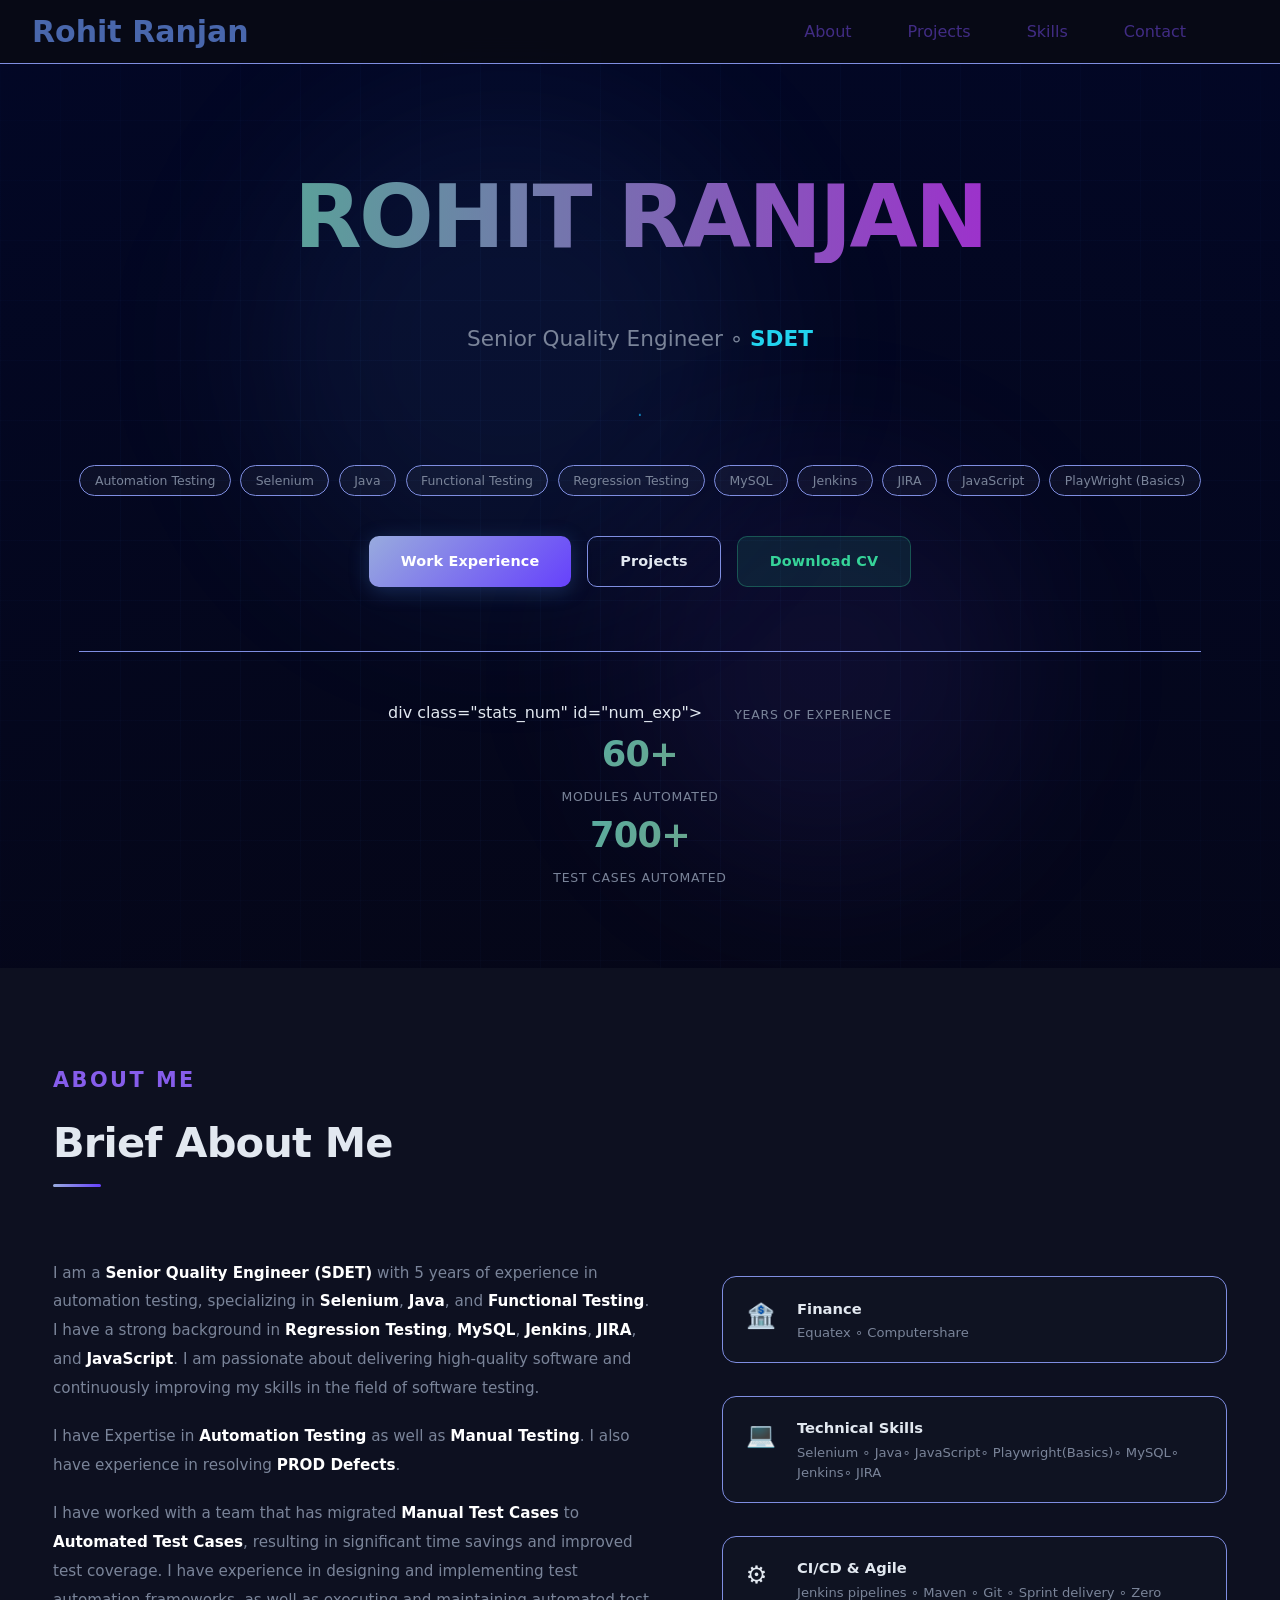
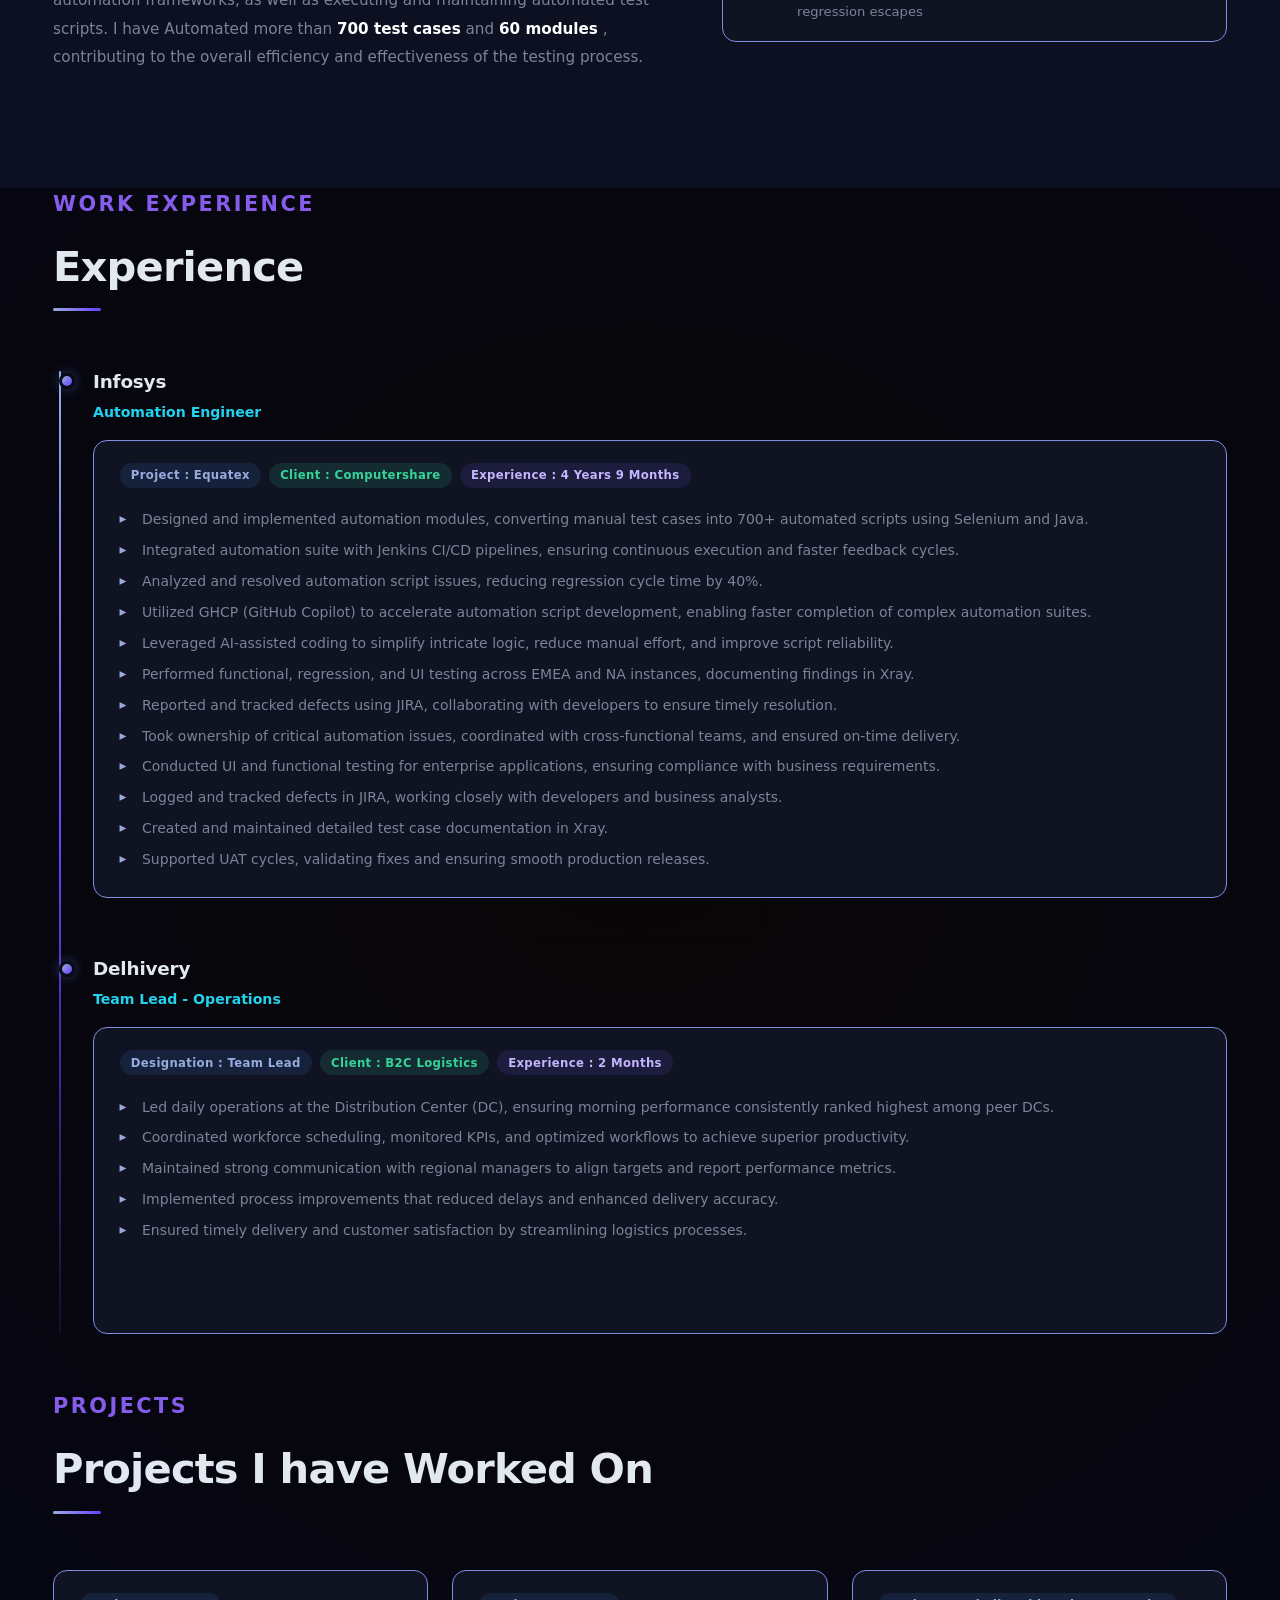
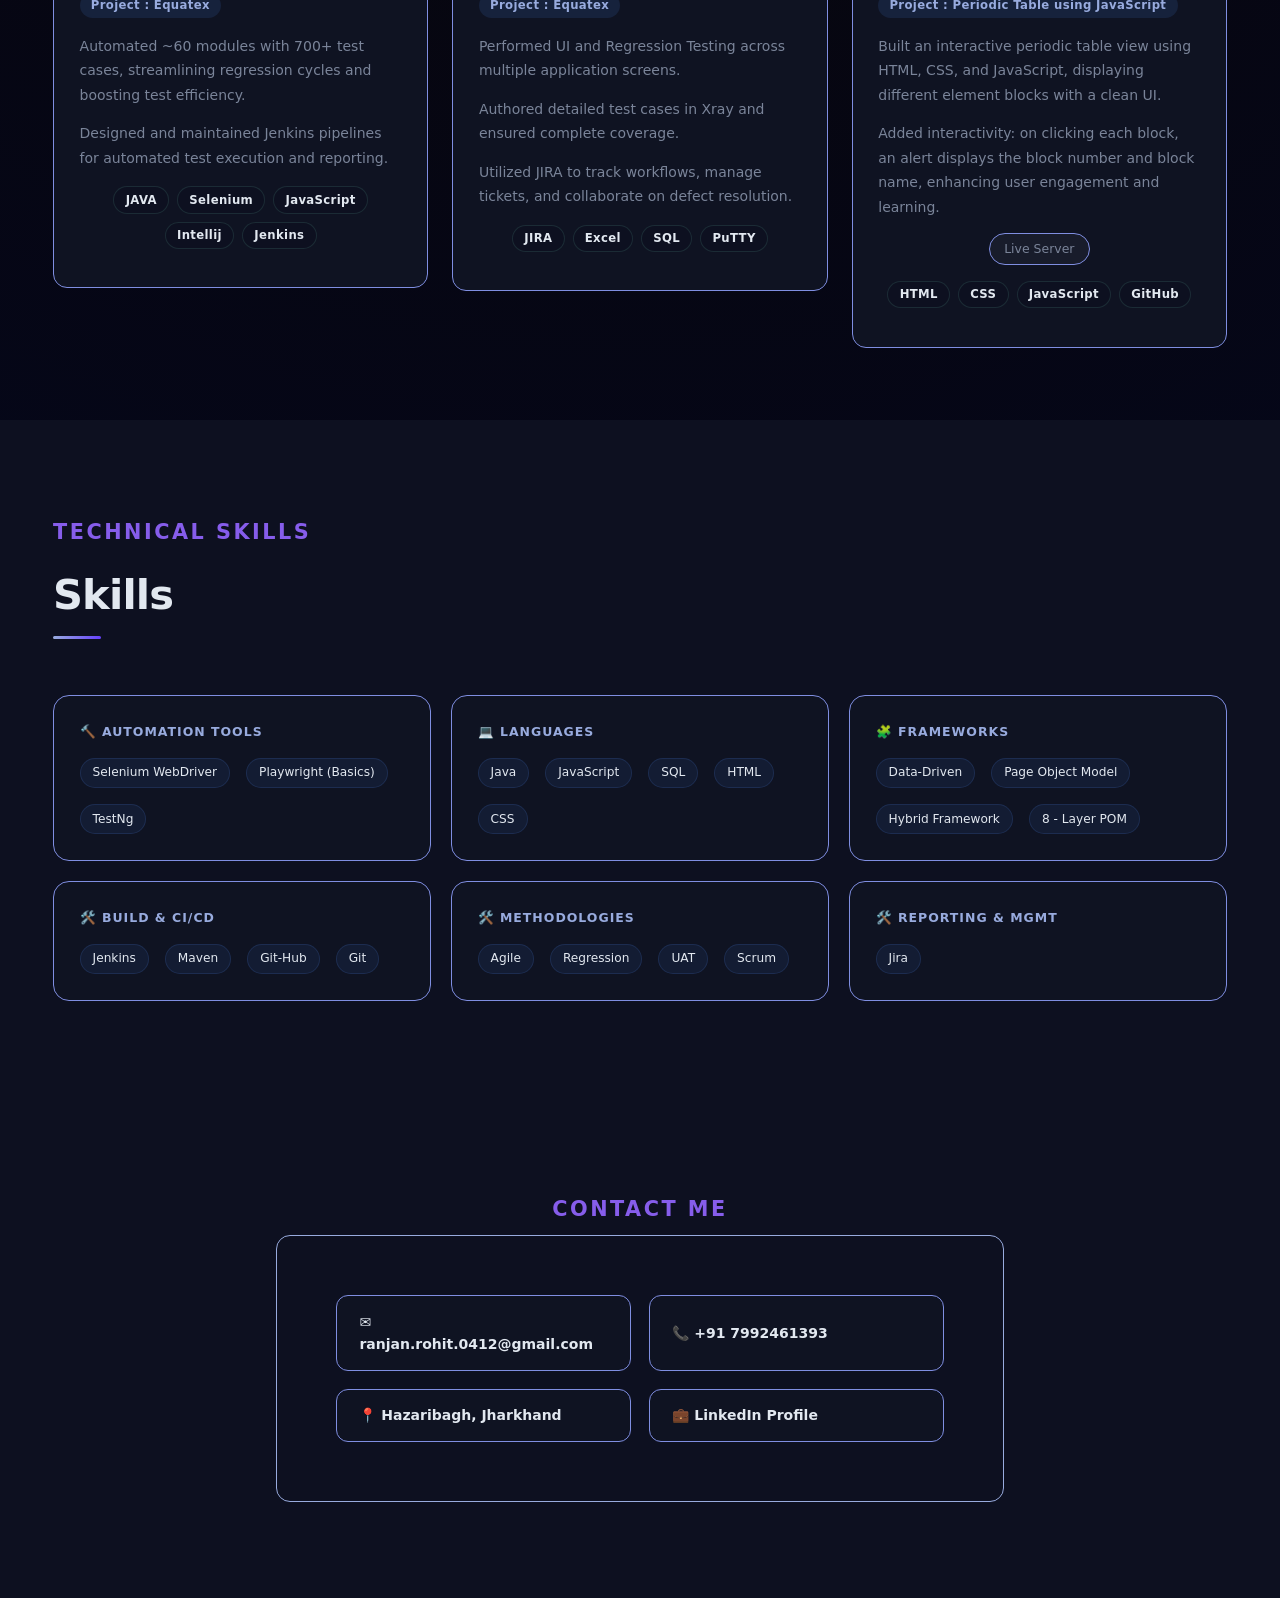
==== commit caaabb36: "index file changes" ====
--- a/index.html
+++ b/index.html
@@ -48,7 +48,7 @@
             </div>
             <div class="experienceYears">
                 <div class="stats">
-                    <div class="stats_num">5</div>
+                    div class="stats_num" id="num_exp"></div>
                     <div class="stats_detail">Years of Experience</div>
                 </div>
                 <div class="stats">
--- a/style.css
+++ b/style.css
@@ -1,3 +1,4 @@
+
 .bg {
   font-family: 'Segoe UI', system-ui, sans-serif;
   background: radial-gradient(circle at center, #090606, #020726);
@@ -565,6 +566,8 @@
   padding: 59px;
   align-items: normal;
   min-height: 181px;
+  /*  */
+  
 }
 
 .contact-tag {
@@ -846,25 +849,6 @@
   font-weight: bold;
   unicode-bidi: isolate;
 }
-
-/* Tablets */
-@media (max-width: 768px) {
-  .grid-container {
-    grid-template-columns: repeat(2, 1fr);
-  }
-}
-
-/* Mobile phones */
-@media (max-width: 480px) {
-  .grid-container {
-    grid-template-columns: 1fr; /* single column */
-  }
-  .contact-container {
-    padding: 10px;
-    text-align: center;
-  }
-}
-
 
 :root {
   --bg: #080b14;
@@ -888,3 +872,351 @@
   --hoverAfter: #15222f46;
   --hoverBorder: #0d7ef6;
 }
+
+/* =========================
+   RESPONSIVE BASE
+   ========================= */
+
+*,
+*::before,
+*::after {
+  box-sizing: border-box;
+}
+
+html {
+  width: 100%;
+  overflow-x: hidden;
+}
+
+body {
+  width: 100%;
+  margin: 0;
+  overflow-x: hidden;
+}
+
+img,
+video,
+iframe {
+  max-width: 100%;
+  height: auto;
+}
+
+/* =========================
+   TABLET RESPONSIVE
+   ========================= */
+
+@media (max-width: 768px) {
+
+  .navbar {
+    padding: 0 1rem;
+    height: 60px;
+  }
+
+  .logo {
+    font-size: 22px;
+    white-space: nowrap;
+  }
+
+  .navigation {
+    gap: 0.4rem;
+    margin-right: 0;
+    padding: 0;
+  }
+
+  nav ul li a,
+  .tagLine {
+    padding: 6px 7px;
+    font-size: 0.85rem;
+  }
+
+  .mainBody {
+    padding: 6rem 1.25rem 4rem;
+  }
+
+  .content {
+    width: 100%;
+    max-width: 100%;
+  }
+
+  .heading {
+    font-size: clamp(2.5rem, 10vw, 4rem);
+  }
+
+  .tag,
+  .textContent {
+    font-size: 1rem;
+  }
+
+  .typewriter {
+    min-width: 0;
+    width: 100%;
+    font-size: 16px;
+  }
+
+  .skills {
+    gap: 0.5rem;
+  }
+
+  .buttons {
+    gap: 0.7rem;
+  }
+
+  .btn {
+    padding: 0.7rem 1.2rem;
+    font-size: 0.85rem;
+  }
+
+  .experienceYears {
+    gap: 1rem;
+  }
+
+  .stats_detail {
+    font-size: 0.7rem;
+  }
+
+  .about,
+  .skillsPf,
+  .contact {
+    padding: 4rem 1.25rem;
+  }
+
+  .container {
+    grid-template-columns: 1fr;
+    gap: 2rem;
+  }
+
+  .skill-main-container {
+    grid-template-columns: repeat(2, 1fr);
+  }
+
+  .contctInformations {
+  grid-template-columns: 1fr;
+  padding: 1.5rem;
+  }
+
+  .projectTimeline {
+    grid-template-columns: 1fr;
+  }
+
+  .projectDetails {
+    min-height: auto;
+  }
+
+}
+
+/* =========================
+   MOBILE PHONES
+   ========================= */
+
+@media (max-width: 480px) {
+
+  .navbar {
+    height: auto;
+    min-height: 60px;
+    padding: 0.7rem 0.8rem;
+    flex-wrap: wrap;
+  }
+
+  .logo {
+    font-size: 19px;
+  }
+
+  .navigation {
+    gap: 0.1rem;
+    margin: 0;
+  }
+
+  nav ul li a,
+  .tagLine {
+    padding: 5px 4px;
+    font-size: 0.72rem;
+  }
+
+  .mainBody {
+    min-height: auto;
+    padding: 7rem 1rem 3.5rem;
+  }
+
+  .heading {
+    font-size: clamp(2.2rem, 13vw, 3.2rem);
+    line-height: 1.05;
+    word-break: normal;
+  }
+
+  .tag {
+    font-size: 0.9rem;
+    margin-top: 1rem;
+  }
+
+  .textContent {
+    font-size: 0.9rem;
+    margin-top: 1rem;
+  }
+
+  .typewriter {
+    min-width: 0;
+    width: 100%;
+    min-height: 50px;
+    font-size: 14px;
+    overflow-wrap: anywhere;
+  }
+
+  .skills {
+    margin-top: 1.3rem;
+    gap: 0.4rem;
+  }
+
+  .skill {
+    font-size: 0.7rem;
+    padding: 0.25rem 0.65rem;
+  }
+
+  .buttons {
+    flex-direction: column;
+    align-items: stretch;
+    width: 100%;
+    margin-top: 2rem;
+  }
+
+  .btn {
+    width: 100%;
+    justify-content: center;
+    box-sizing: border-box;
+    padding: 0.75rem 1rem;
+  }
+
+  .experienceYears {
+    display: grid;
+    grid-template-columns: 1fr;
+    gap: 1.2rem;
+    margin-top: 2rem;
+  }
+
+  .stats_num {
+    font-size: 1.8rem;
+  }
+
+  .stats_detail {
+    font-size: 0.68rem;
+  }
+
+  .about,
+  .skillsPf,
+  .contact {
+    padding: 3.5rem 1rem;
+  }
+
+  .textHeading,
+  .textHeadingContact {
+    font-size: 1rem;
+  }
+
+  .textTitle {
+    font-size: 1.7rem;
+  }
+
+  .sectionDivide {
+    margin-bottom: 2rem;
+  }
+
+  .container {
+    grid-template-columns: 1fr;
+    gap: 1.5rem;
+  }
+
+  .aboutText p {
+    font-size: 0.9rem;
+    line-height: 1.75;
+  }
+
+  .highlight-card {
+    padding: 1rem;
+    margin-top: 15px;
+  }
+
+  .highlight-about {
+    font-size: 0.76rem;
+    overflow-wrap: anywhere;
+  }
+
+  .skill-main-container {
+    grid-template-columns: 1fr;
+    gap: 1rem;
+  }
+
+  .skill-container {
+    padding: 1.2rem;
+    min-height: auto;
+  }
+
+  .skill-tags {
+    gap: 0.5rem;
+  }
+
+  .skill-tag {
+    font-size: 0.7rem;
+    padding: 0.25rem 0.6rem;
+  }
+
+  .workTimeline {
+    padding-left: 1.5rem;
+  }
+
+  .workTimeline::before {
+    left: 3px;
+  }
+
+  .exp_dot {
+    left: -1.85rem;
+    width: 13px;
+    height: 13px;
+  }
+
+  .projectDetails {
+    padding: 1rem;
+    min-height: auto;
+  }
+
+  .meta {
+    gap: 0.4rem;
+  }
+
+  .bullets {
+    font-size: 0.65rem;
+    padding: 0.2rem 0.55rem;
+  }
+
+  .projectWork li,
+  .projectDescription p {
+    font-size: 0.82rem;
+    line-height: 1.65;
+  }
+
+  .projectTimeline {
+    grid-template-columns: 1fr;
+    gap: 1rem;
+  }
+
+  .contctInformations {
+    grid-template-columns: 1fr;
+    padding: 1rem;
+    gap: 0.8rem;
+  }
+
+  .contact-tag {
+    padding: 0.8rem 0.9rem;
+    font-size: 0.78rem;
+    overflow-wrap: anywhere;
+  }
+
+  .radialHighlightLeft {
+    width: 250px;
+    height: 250px;
+  }
+
+  .radialHighlightRight {
+    width: 220px;
+    height: 220px;
+  }
+
+}
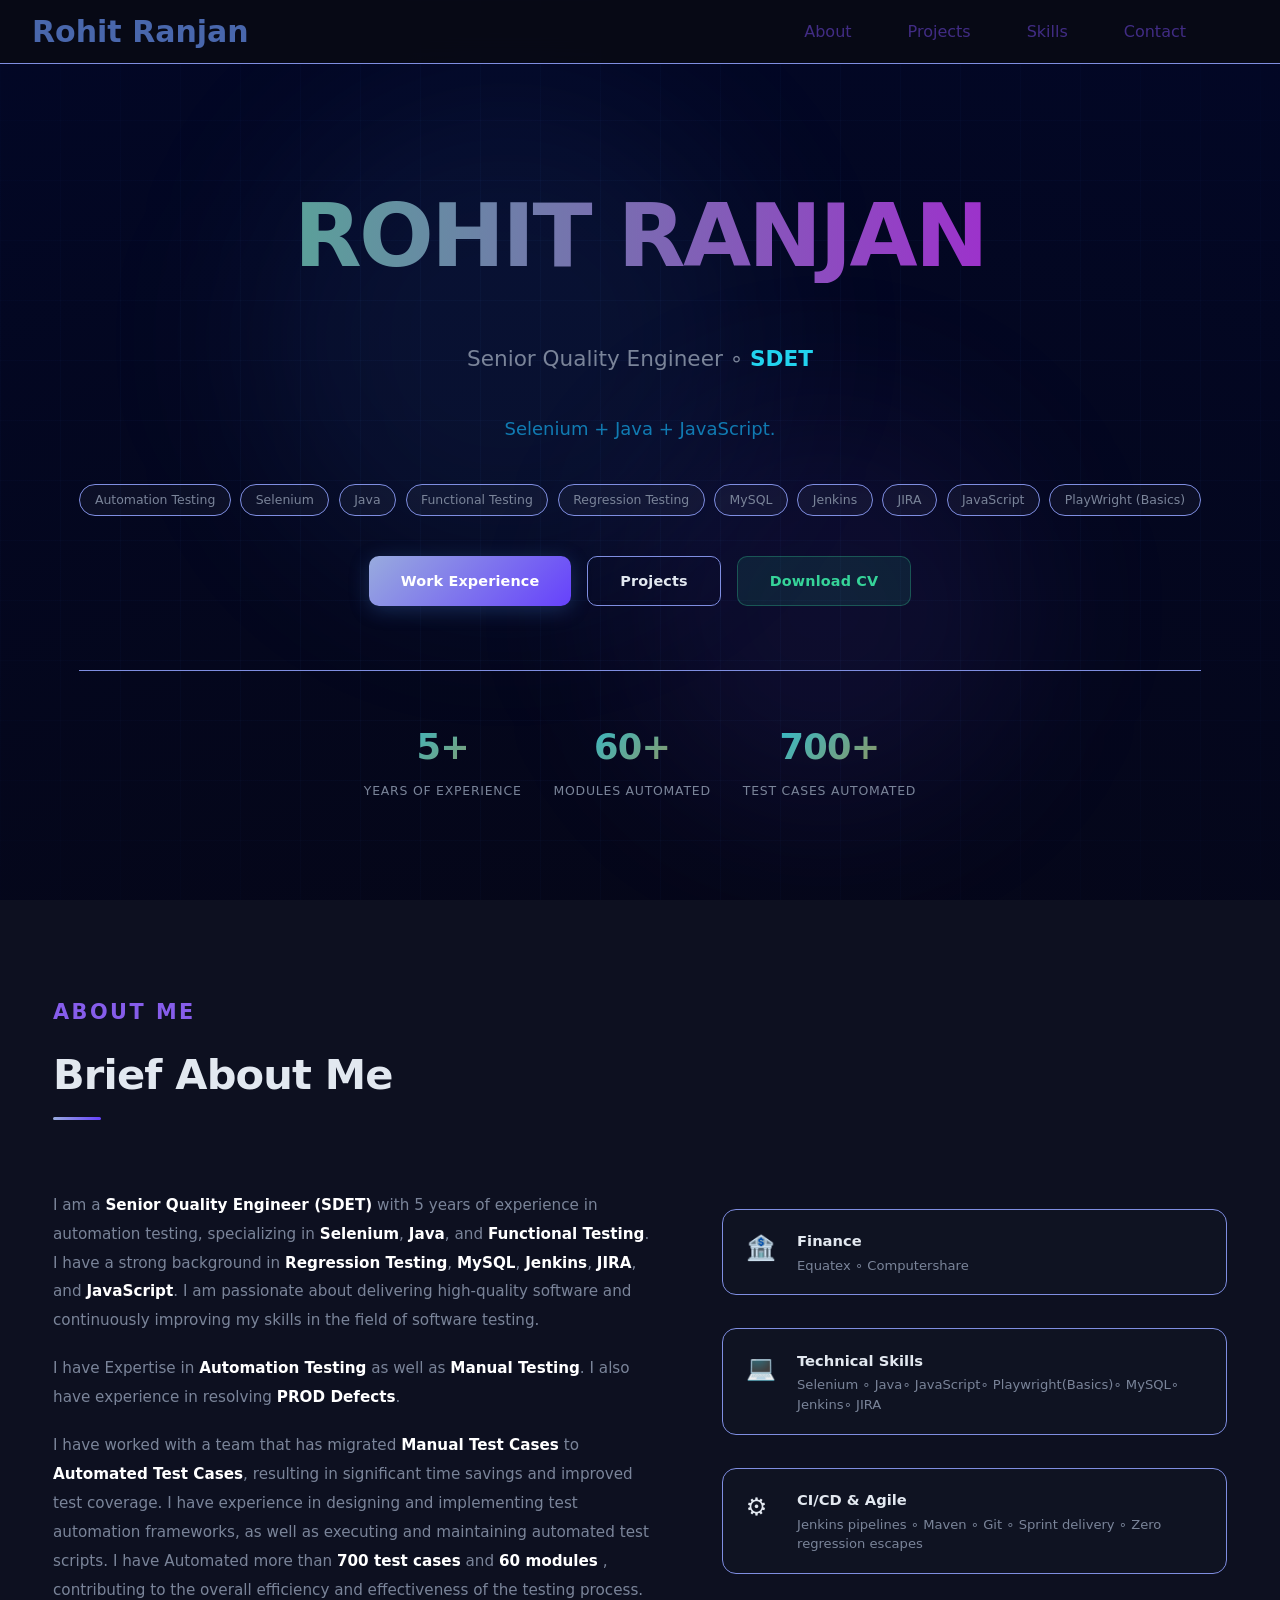
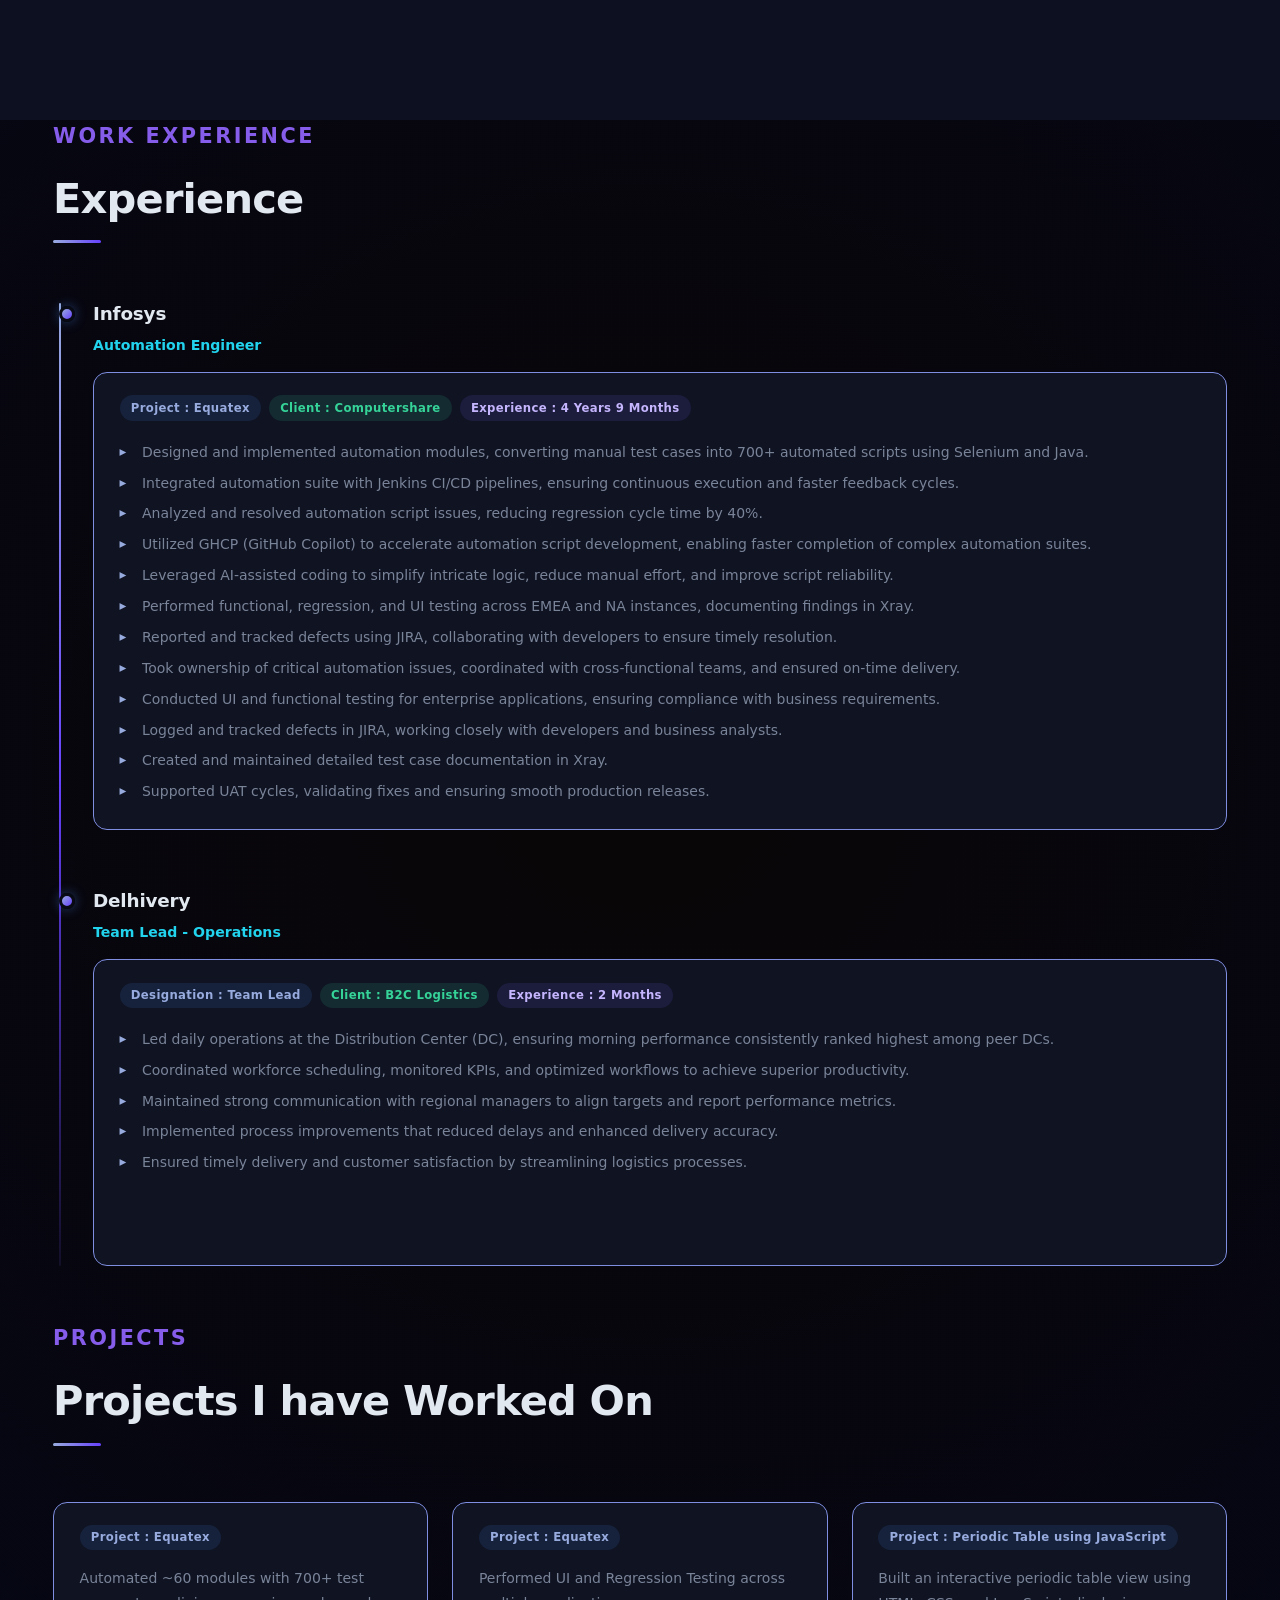
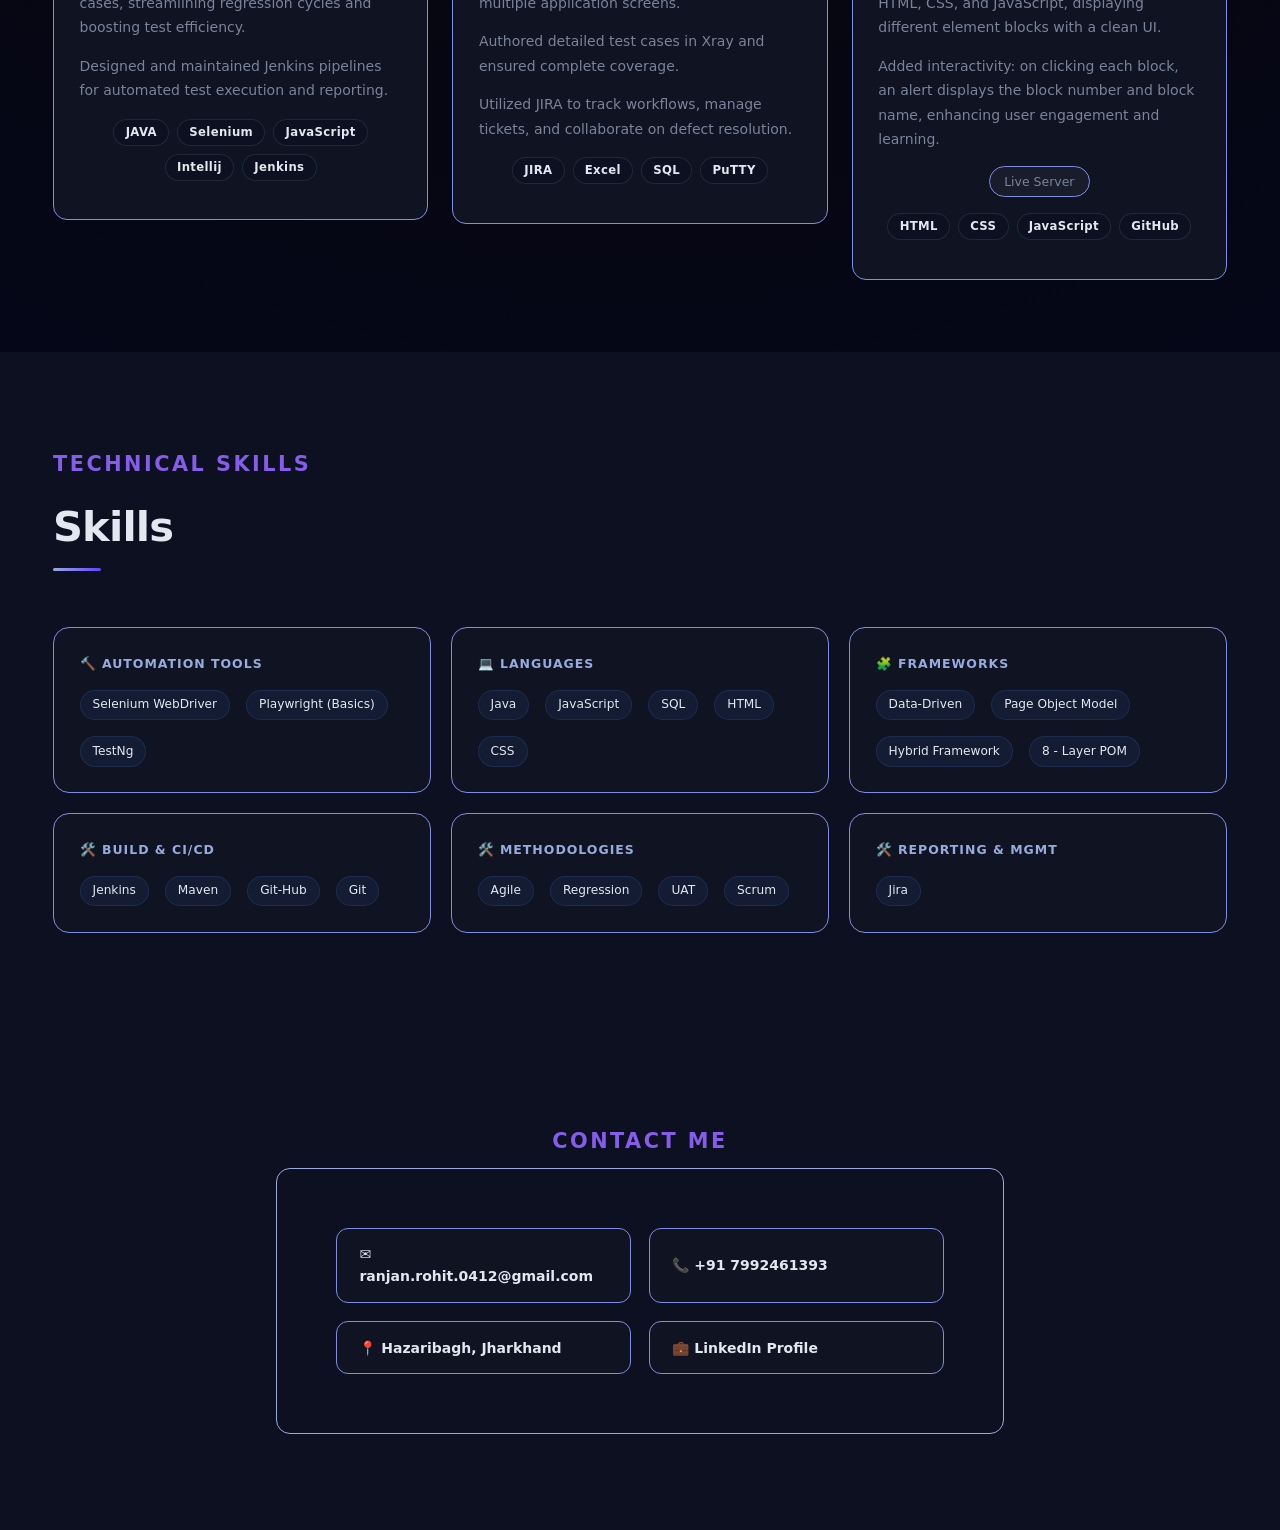
==== commit ca1a6c10: "index chanhes" ====
--- a/index.html
+++ b/index.html
@@ -48,7 +48,7 @@
             </div>
             <div class="experienceYears">
                 <div class="stats">
-                    div class="stats_num" id="num_exp"></div>
+                    <div class="stats_num" id="num_exp"></div>
                     <div class="stats_detail">Years of Experience</div>
                 </div>
                 <div class="stats">
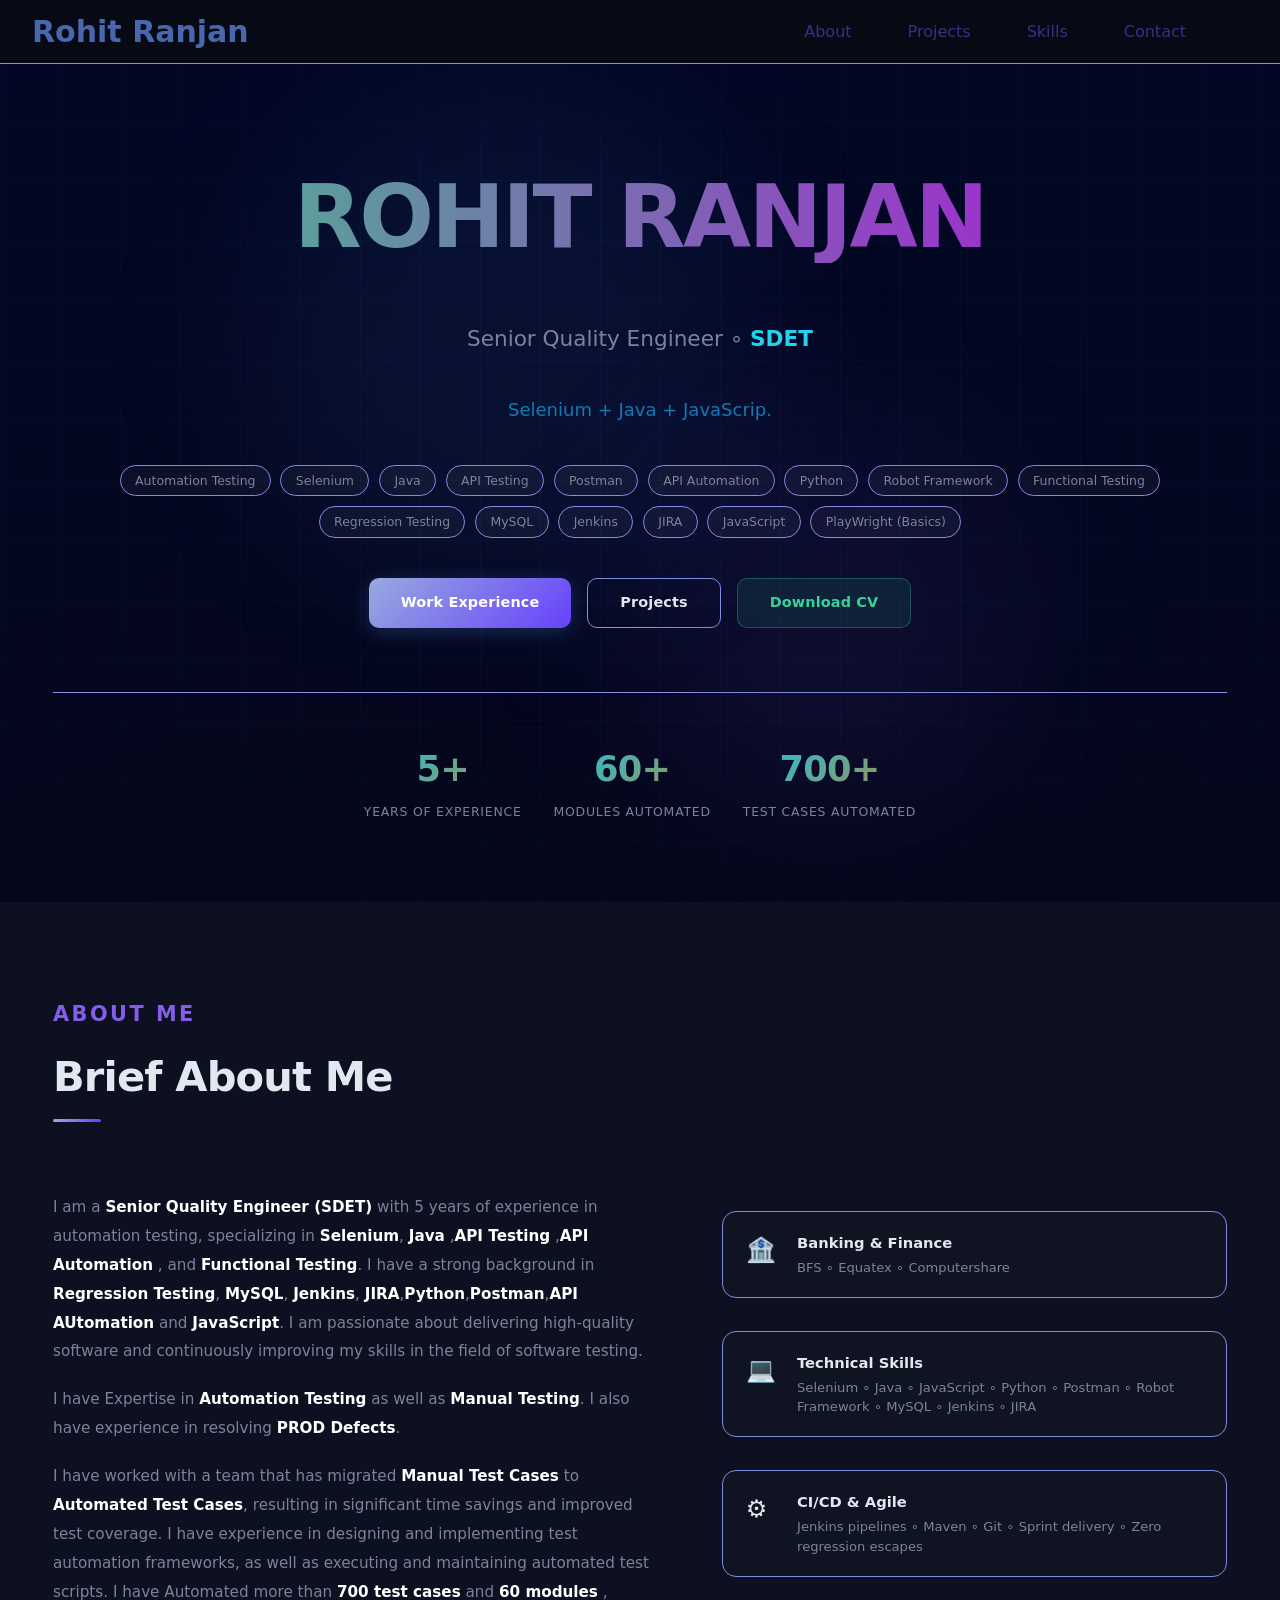
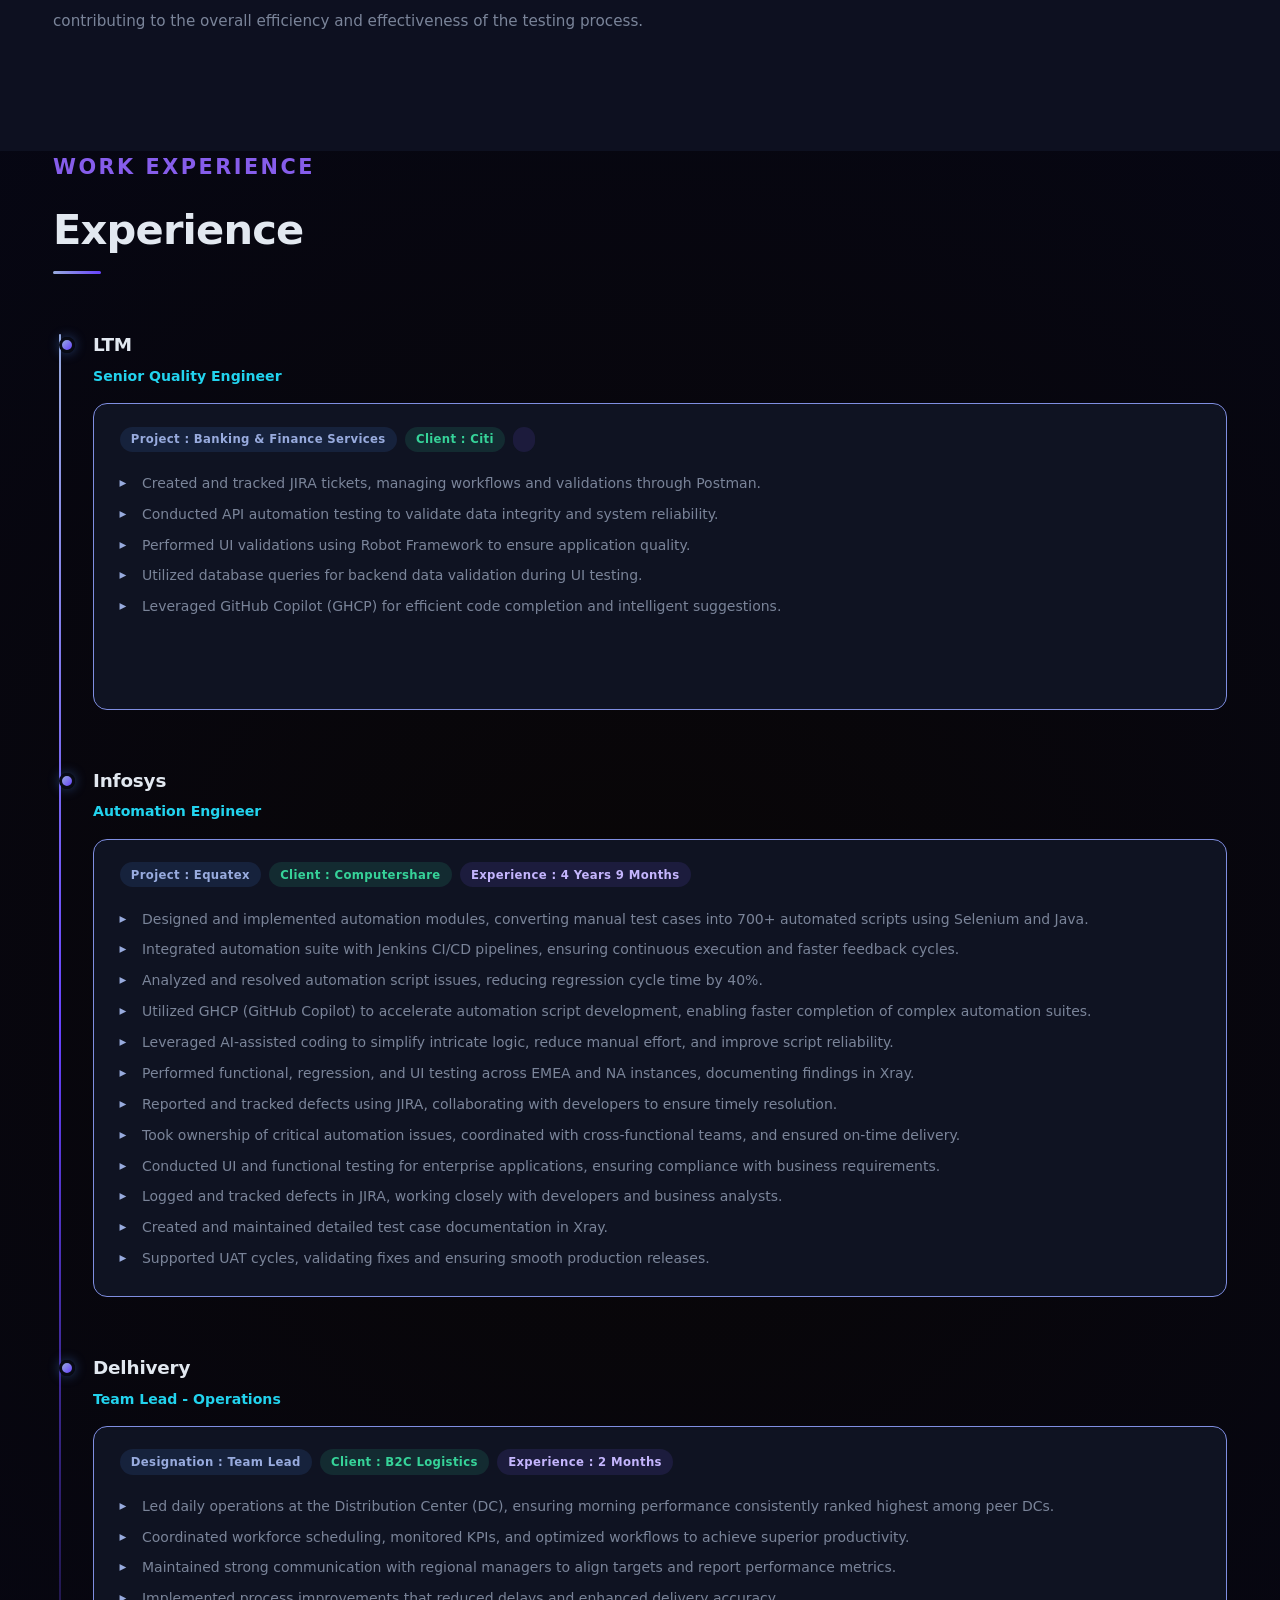
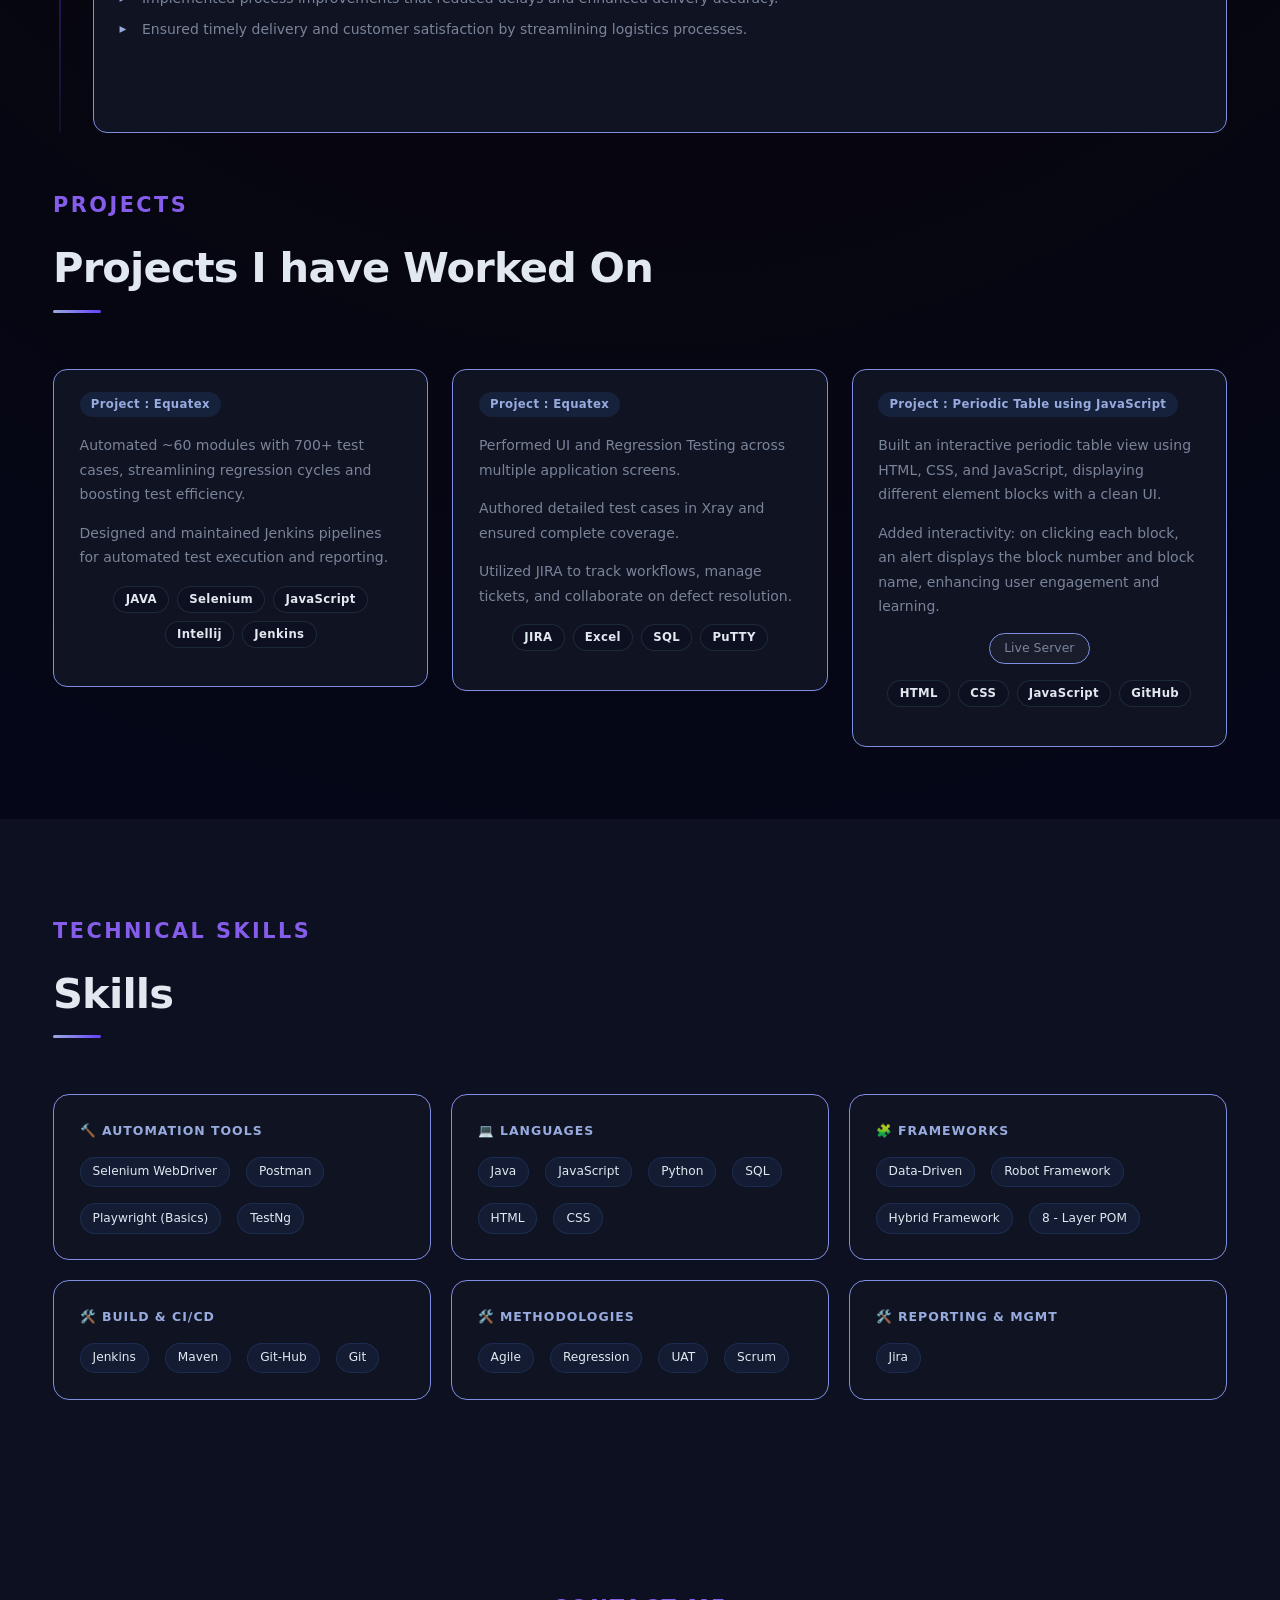
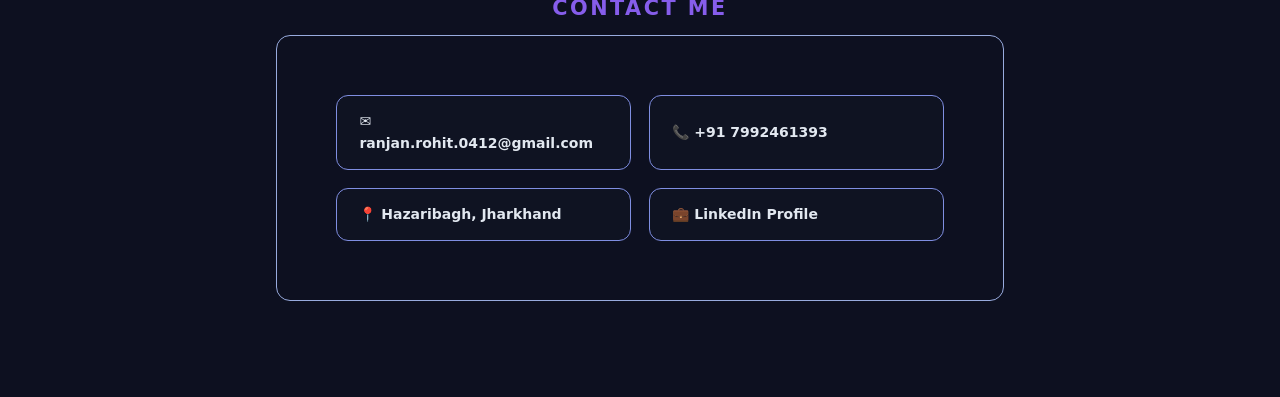
==== commit 2a4f6e06: "New exp added" ====
--- a/index.html
+++ b/index.html
@@ -32,6 +32,11 @@
                 <span class="skill">Automation Testing</span>
                 <span class="skill">Selenium</span>
                 <span class="skill">Java</span>
+                <span class="skill">API Testing</span>
+                <span class="skill">Postman</span>
+                <span class="skill">API Automation</span>
+                <span class="skill">Python</span>
+                <span class="skill">Robot Framework</span>
                 <span class="skill">Functional Testing</span>
                 <span class="skill">Regression Testing</span>
                 <span class="skill">MySQL</span>
@@ -75,9 +80,9 @@
                     <p>
                         I am a <strong>Senior Quality Engineer (SDET)</strong> with 5 years of experience in automation
                         testing, specializing in
-                        <strong>Selenium</strong>, <strong>Java</strong>, and <strong>Functional Testing</strong>. I
+                        <strong>Selenium</strong>, <strong>Java</strong> ,<strong>API Testing</strong> ,<strong>API Automation</strong> , and <strong>Functional Testing</strong>. I
                         have a strong background in <strong>Regression Testing</strong>, <strong>MySQL</strong>,
-                        <strong>Jenkins</strong>, <strong>JIRA</strong>, and <strong>JavaScript</strong>.
+                        <strong>Jenkins</strong>, <strong>JIRA</strong>,<strong>Python</strong>,<strong>Postman</strong>,<strong>API AUtomation</strong> and <strong>JavaScript</strong>.
                         I am passionate about delivering high-quality software and continuously improving my skills in
                         the field of software testing.
                     </p>
@@ -100,17 +105,17 @@
                     <div class="highlight-card">
                         <div class="highlight_icon">🏦</div>
                         <div>
-                            <div class="highlight-title">Finance</div>
-                            <div class="highlight-about">Equatex &SmallCircle; Computershare</div>
+                            <div class="highlight-title">Banking & Finance</div>
+                            <div class="highlight-about">BFS &SmallCircle; Equatex &SmallCircle; Computershare</div>
                         </div>
                     </div>
                     <div class="highlight-card">
                         <div class="highlight_icon">💻</div>
                         <div class="highlight_text">
                             <div class="highlight-title">Technical Skills</div>
-                            <div class="highlight-about">Selenium &SmallCircle; Java&SmallCircle;
-                                JavaScript&SmallCircle; Playwright(Basics)&SmallCircle; MySQL&SmallCircle;
-                                Jenkins&SmallCircle; JIRA</div>
+                            <div class="highlight-about">Selenium &SmallCircle; Java  &SmallCircle;
+                                JavaScript  &SmallCircle; Python &SmallCircle; Postman &SmallCircle; Robot Framework  &SmallCircle;  MySQL  &SmallCircle;
+                                Jenkins  &SmallCircle; JIRA</div>
                         </div>
                     </div>
                     <div class="highlight-card">
@@ -133,6 +138,28 @@
             <div class="sectionDivide"></div>
 
             <div class="workTimeline">
+                <div class="exp-item reveal visible">
+                    <div class="exp_dot"></div>
+                    <div class="exp_header">
+                        <div class="companyName">LTM</div>
+                    </div>
+                    <div class="companyProfile">Senior Quality Engineer</div>
+                    <div class="projectDetails">
+                        <div class="meta">
+                            <span class="bullets project">Project : Banking & Finance Services</span>
+                            <span class="bullets client">Client : Citi</span>
+                            <span class="bullets exp"  id="curr_id"></span>
+                        </div>
+                        <div class="projectWork">
+                            <li>Created and tracked JIRA tickets, managing workflows and validations through Postman.</li>
+                            <li>Conducted API automation testing to validate data integrity and system reliability.</li>
+                            <li>Performed UI validations using Robot Framework to ensure application quality.</li>
+                            <li>Utilized database queries for backend data validation during UI testing.</li>
+                            <li>Leveraged GitHub Copilot (GHCP) for efficient code completion and intelligent suggestions.</li>
+                        </div>
+                    </div>
+                </div>
+
                 <div class="exp-item reveal visible">
                     <div class="exp_dot"></div>
                     <div class="exp_header">
@@ -300,6 +327,7 @@
                     <div class="skill-title">🔨 Automation Tools</div>
                     <div class="skill-tags">
                         <span class="skill-tag">Selenium WebDriver</span>
+                        <span class="skill-tag">Postman</span>
                         <span class="skill-tag">Playwright (Basics)</span>
                         <span class="skill-tag">TestNg</span>
 
@@ -312,6 +340,7 @@
                     <div class="skill-tags">
                         <span class="skill-tag">Java</span>
                         <span class="skill-tag">JavaScript</span>
+                        <span class="skill-tag">Python</span>
                         <span class="skill-tag">SQL</span>
                         <span class="skill-tag">HTML</span>
                         <span class="skill-tag">CSS</span>
@@ -322,7 +351,7 @@
                     <div class="skill-title">🧩 Frameworks</div>
                     <div class="skill-tags">
                         <span class="skill-tag">Data-Driven</span>
-                        <span class="skill-tag">Page Object Model</span>
+                        <span class="skill-tag">Robot Framework</span>
                         <span class="skill-tag">Hybrid Framework</span>
                         <span class="skill-tag">8 - Layer POM</span>
                     </div>
